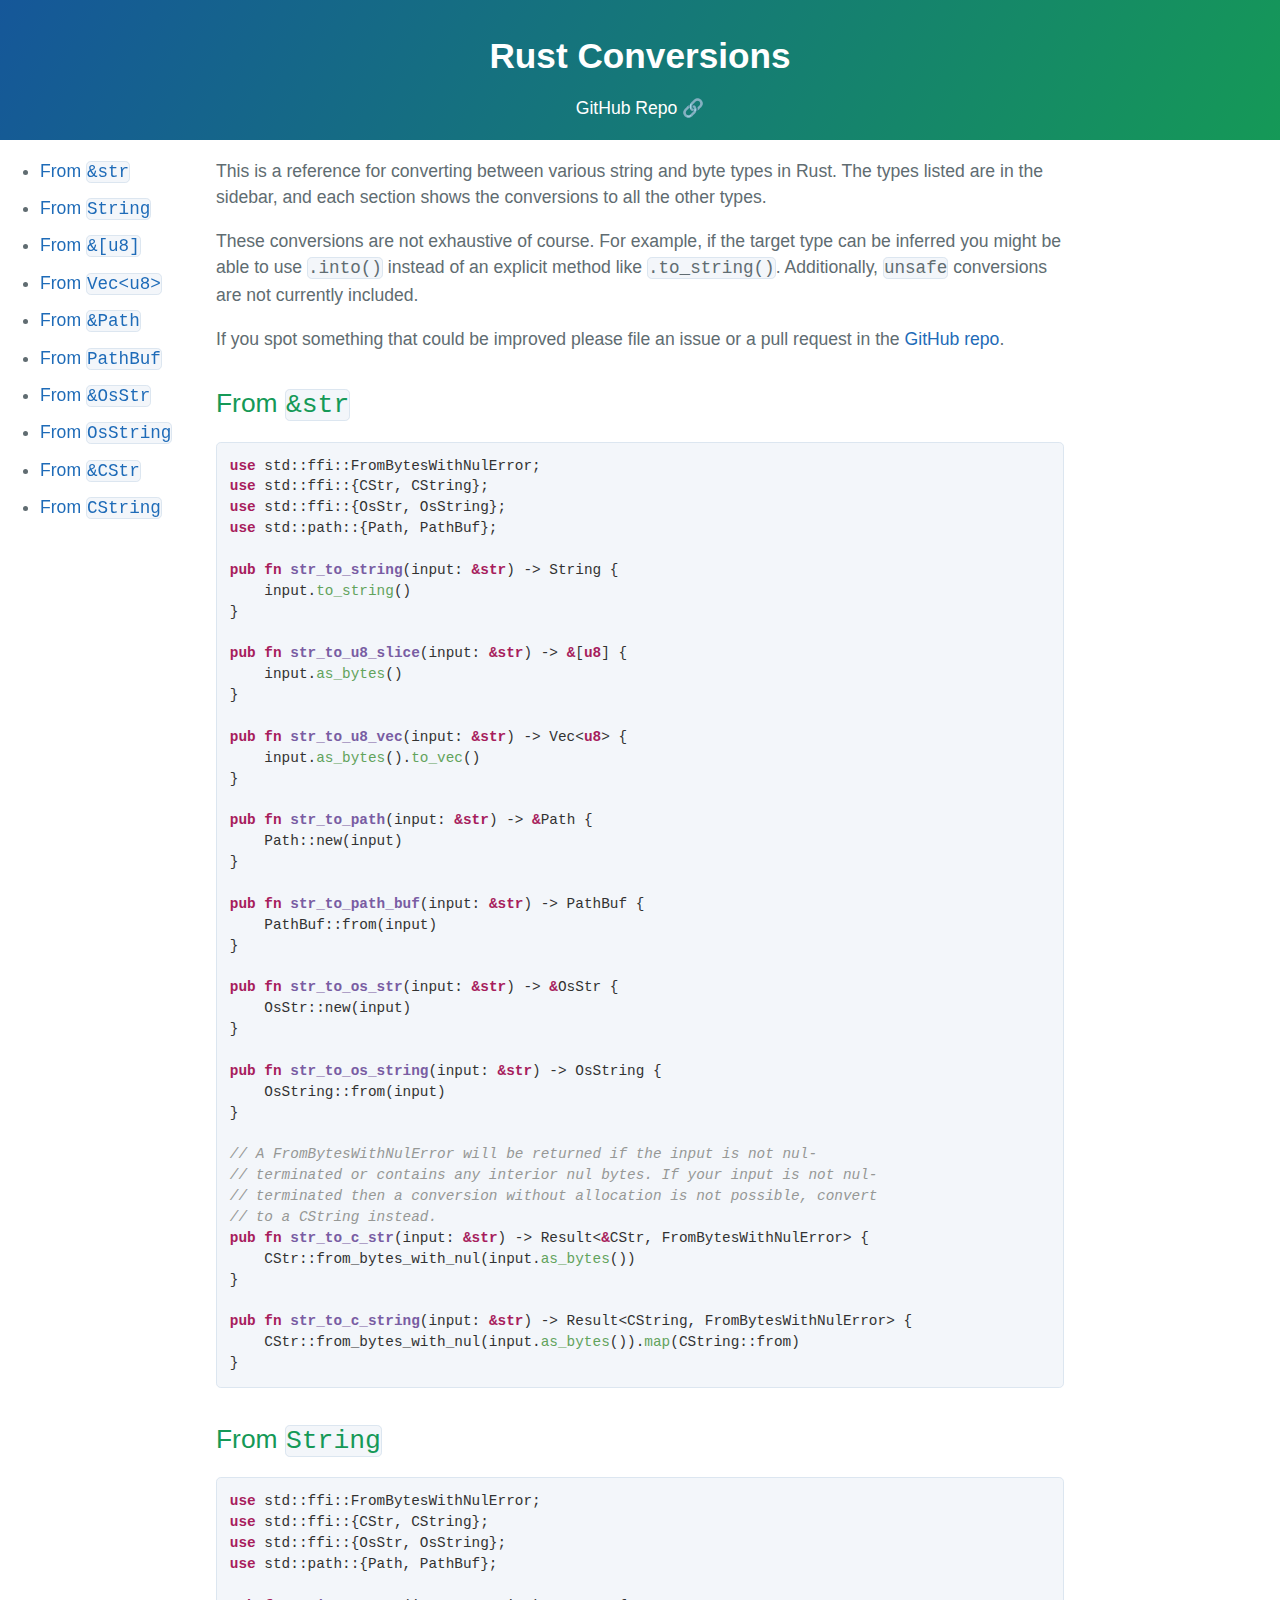
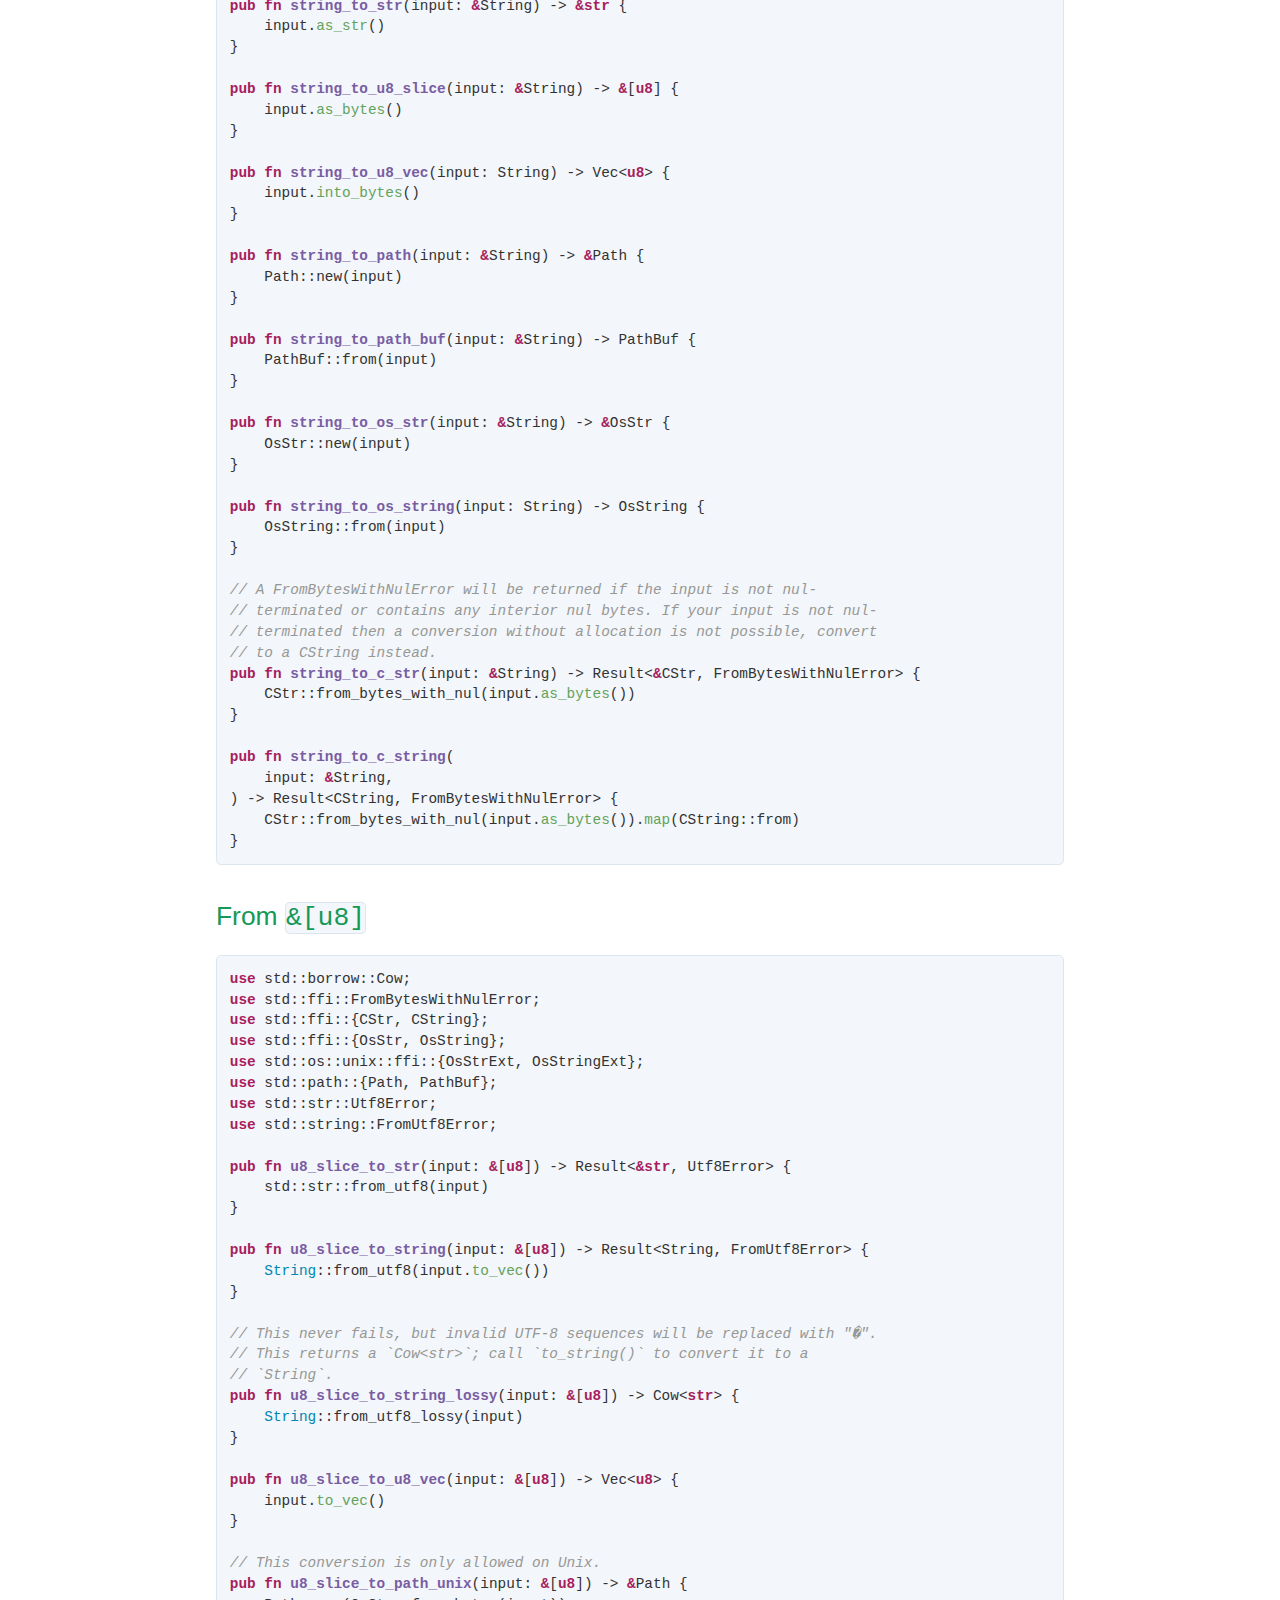
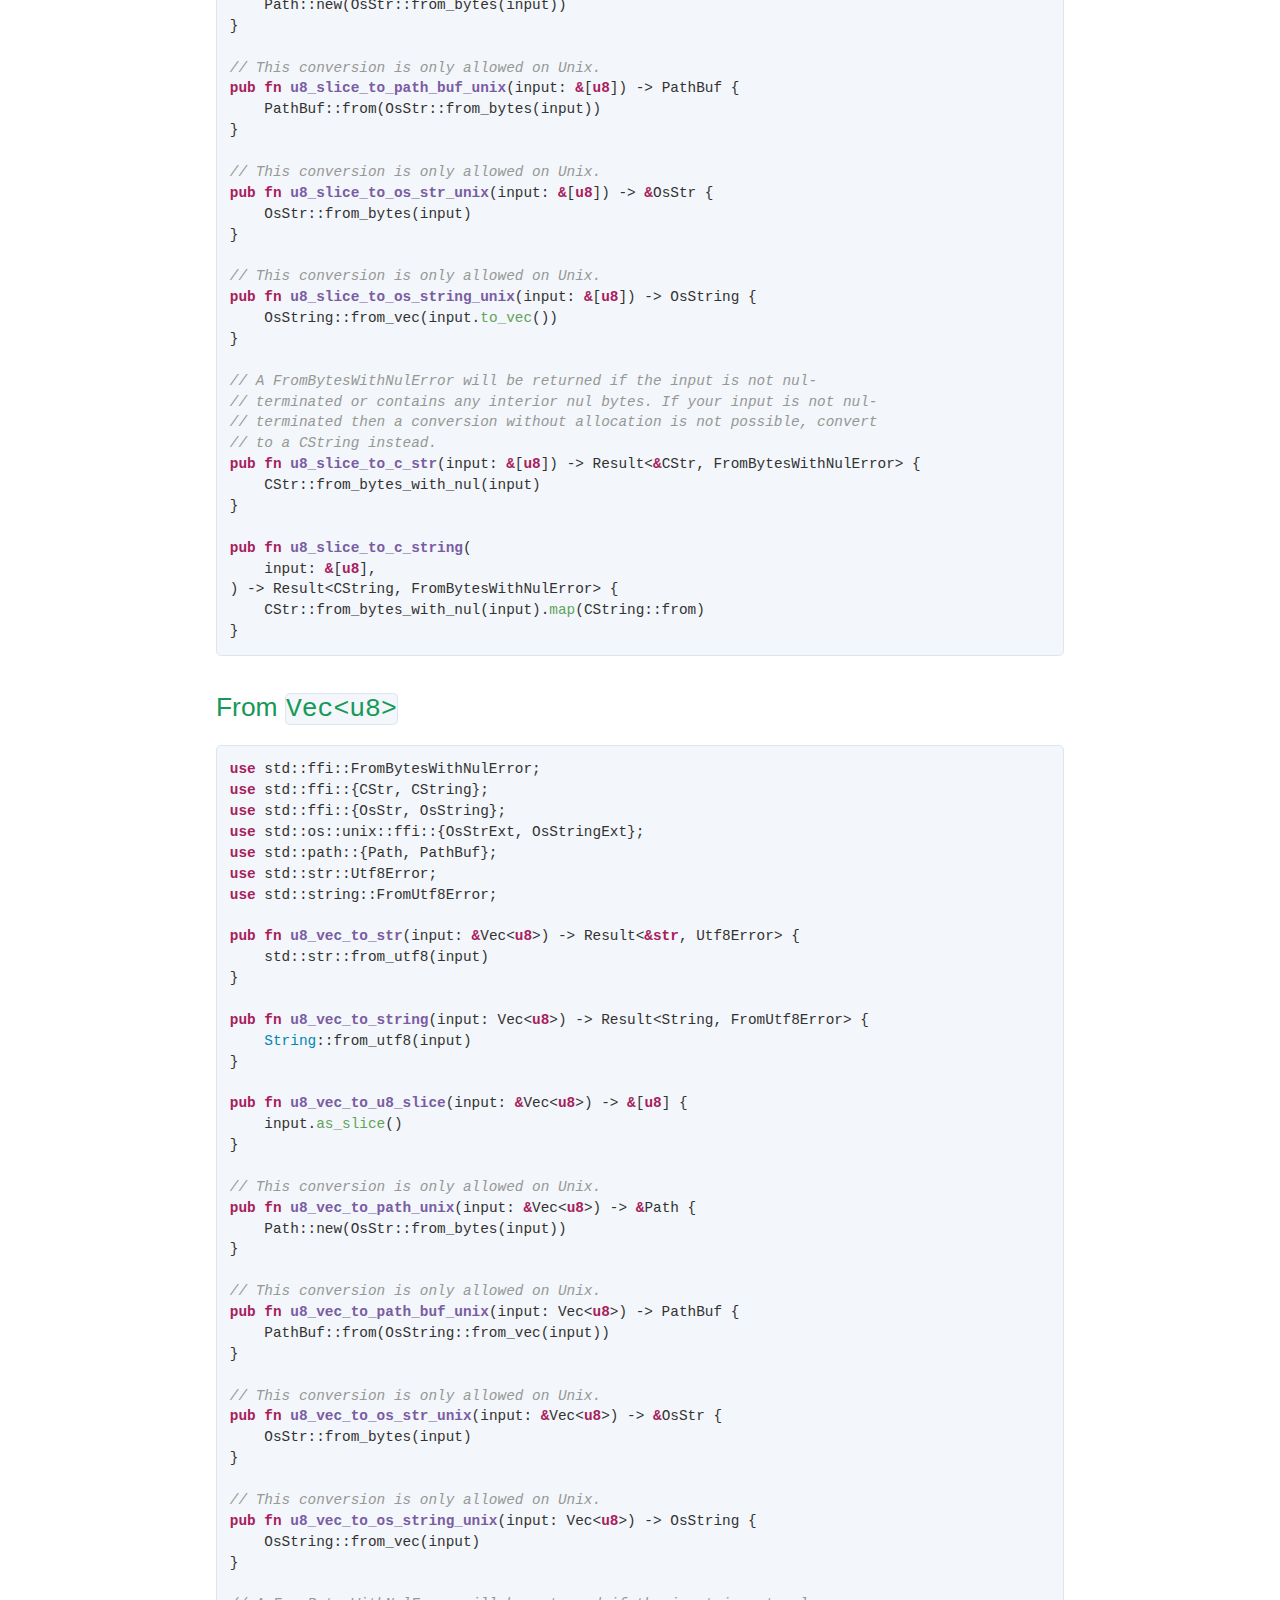
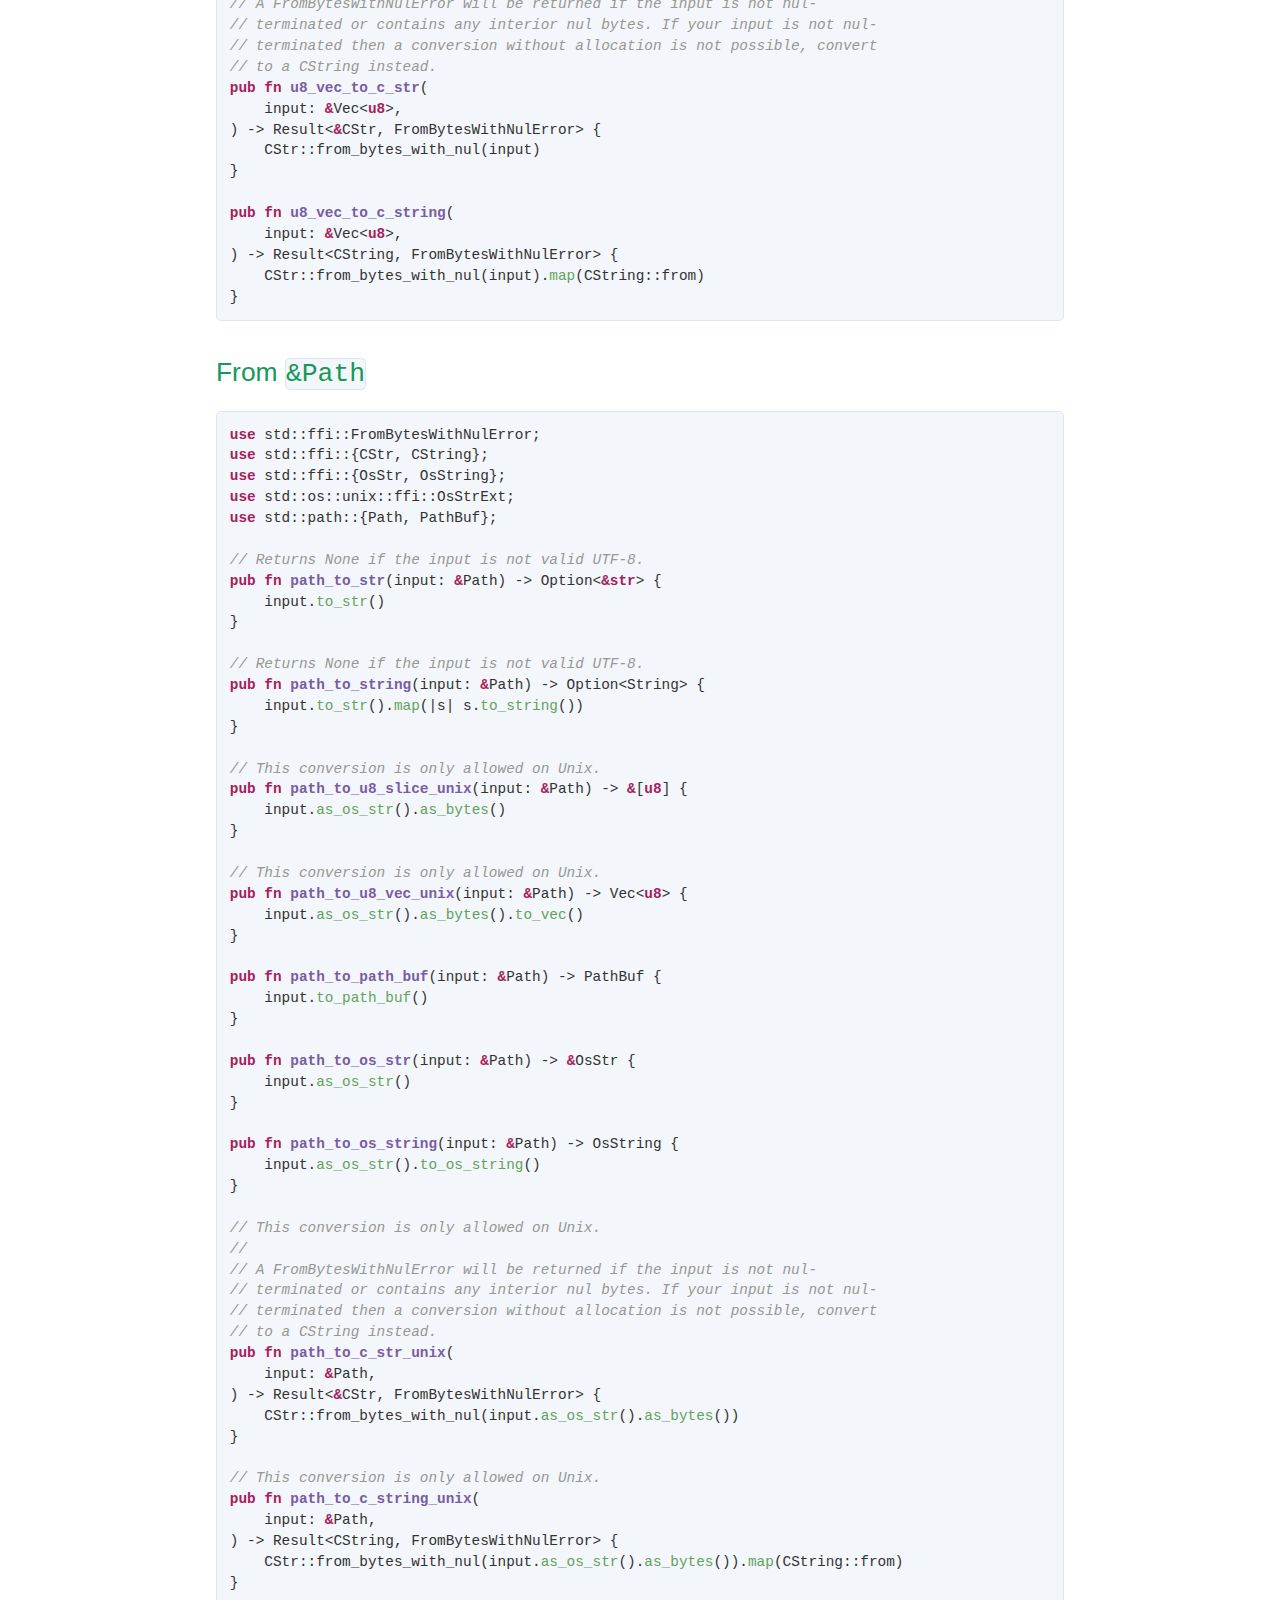
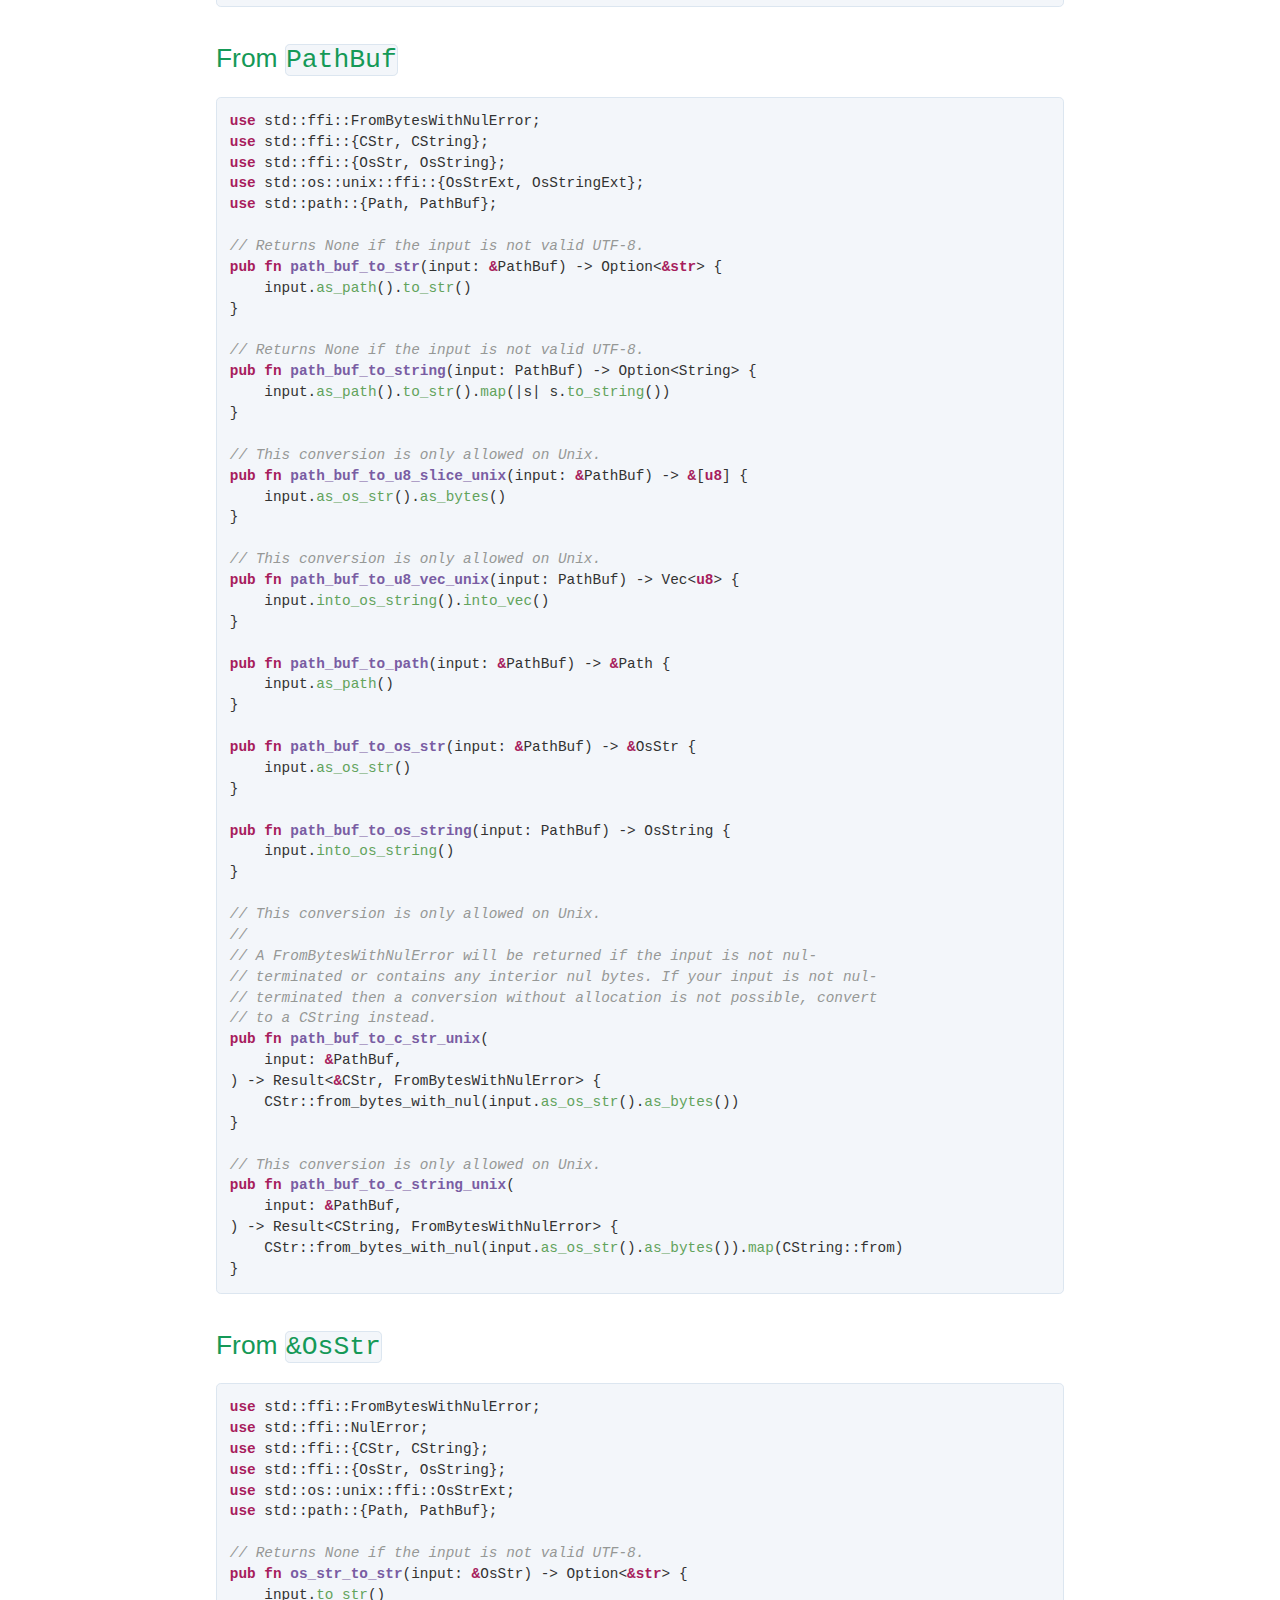
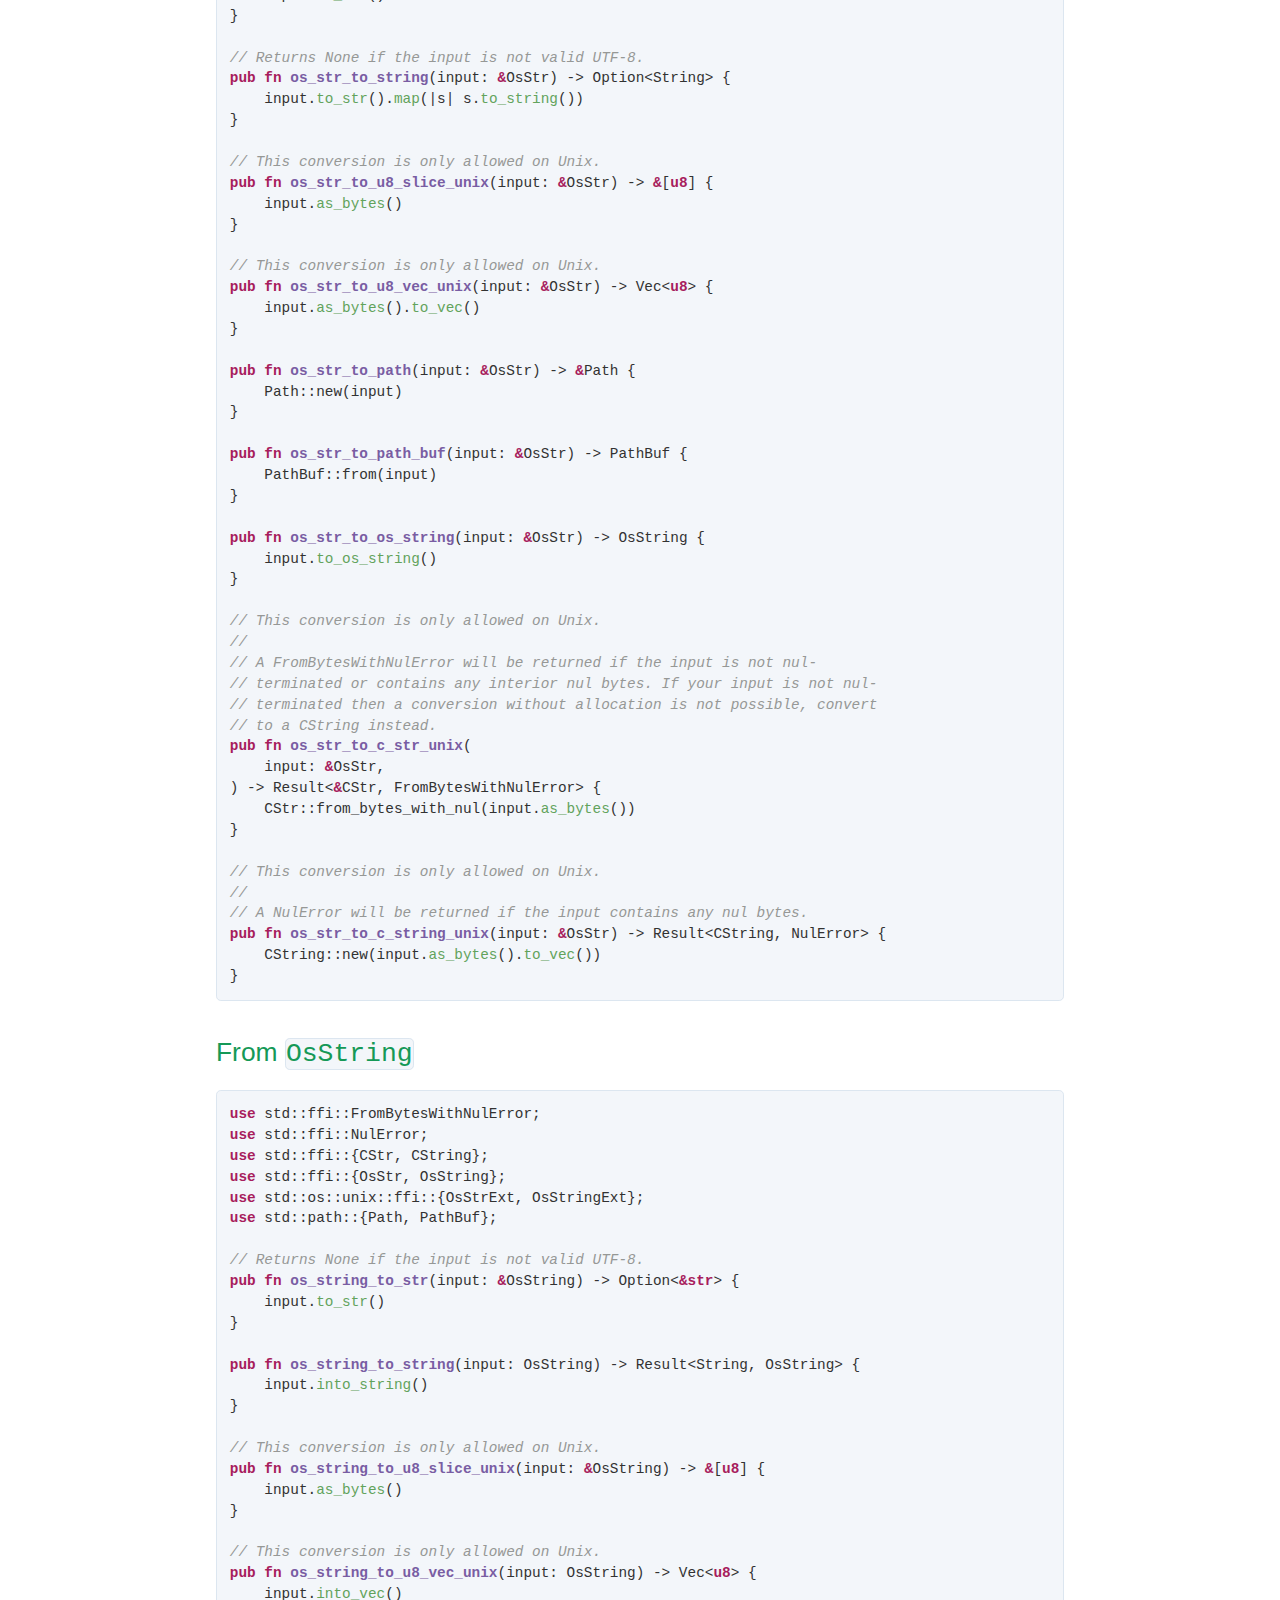
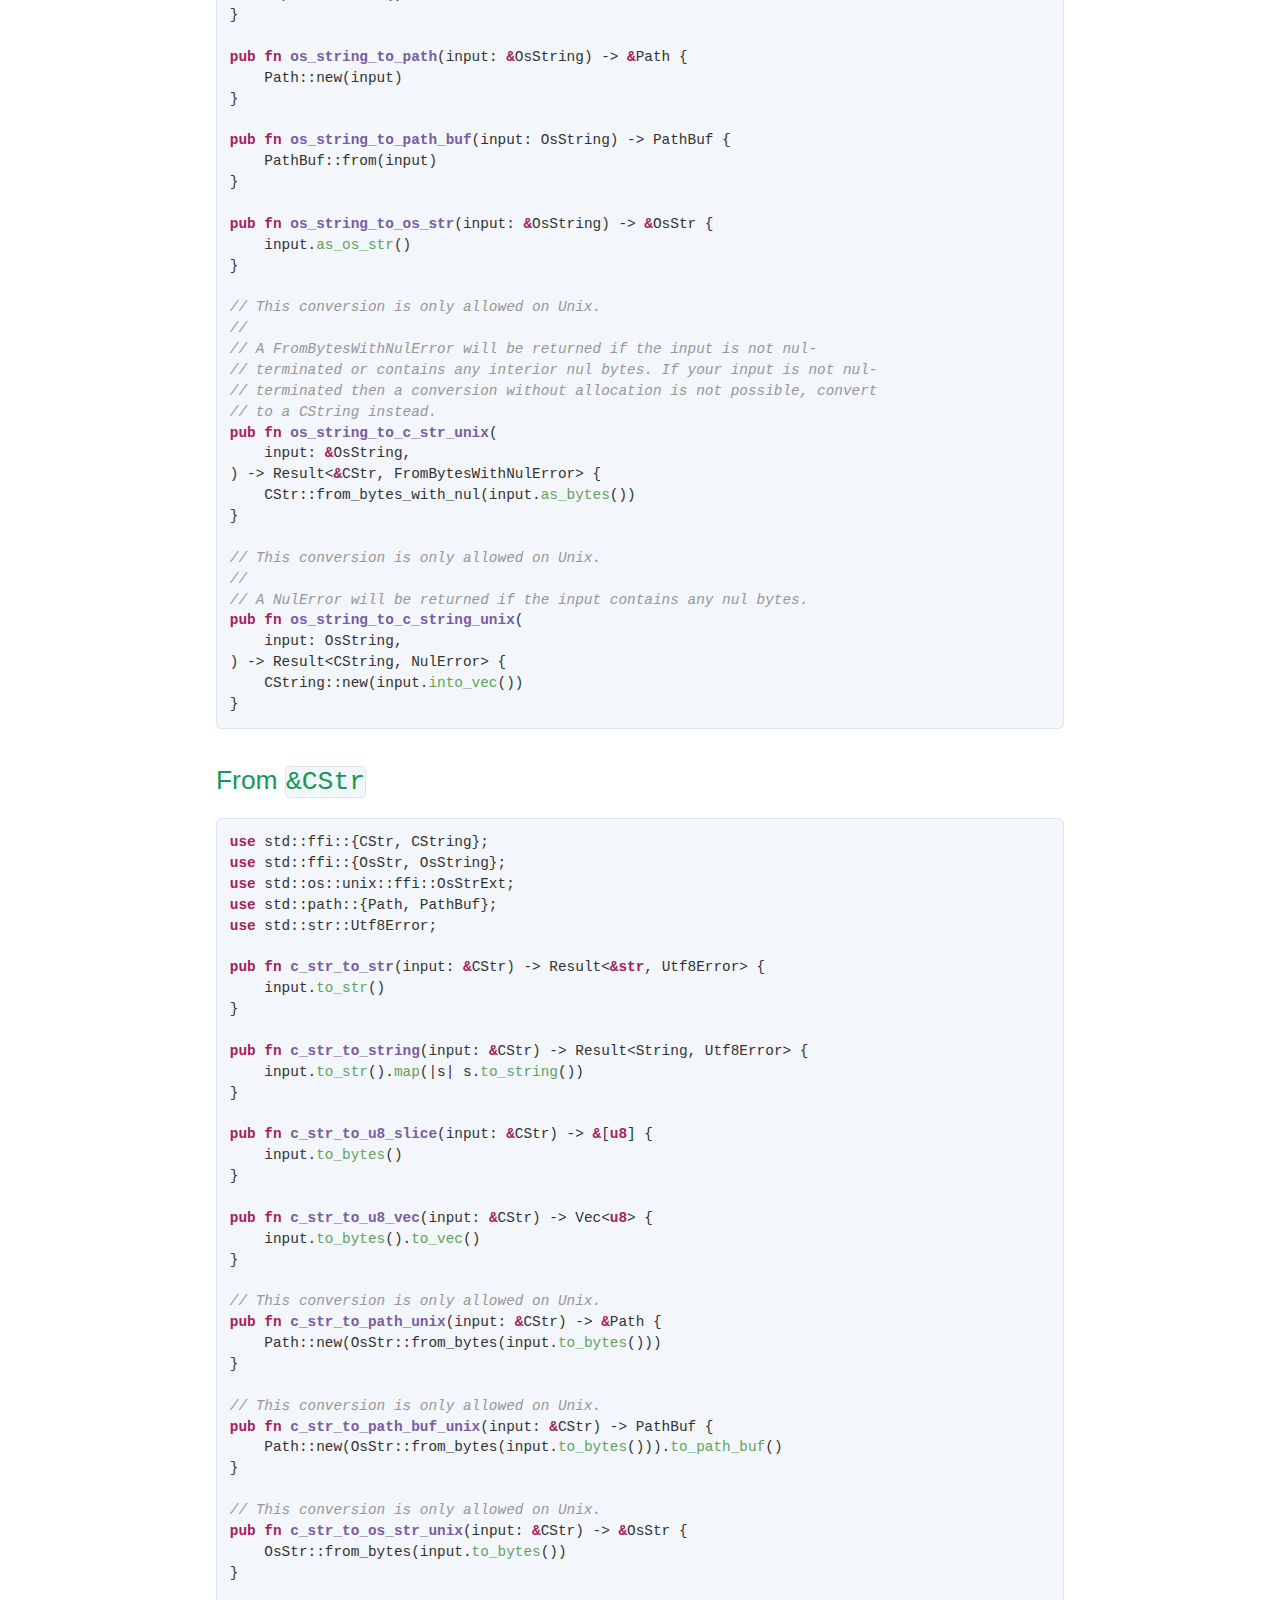
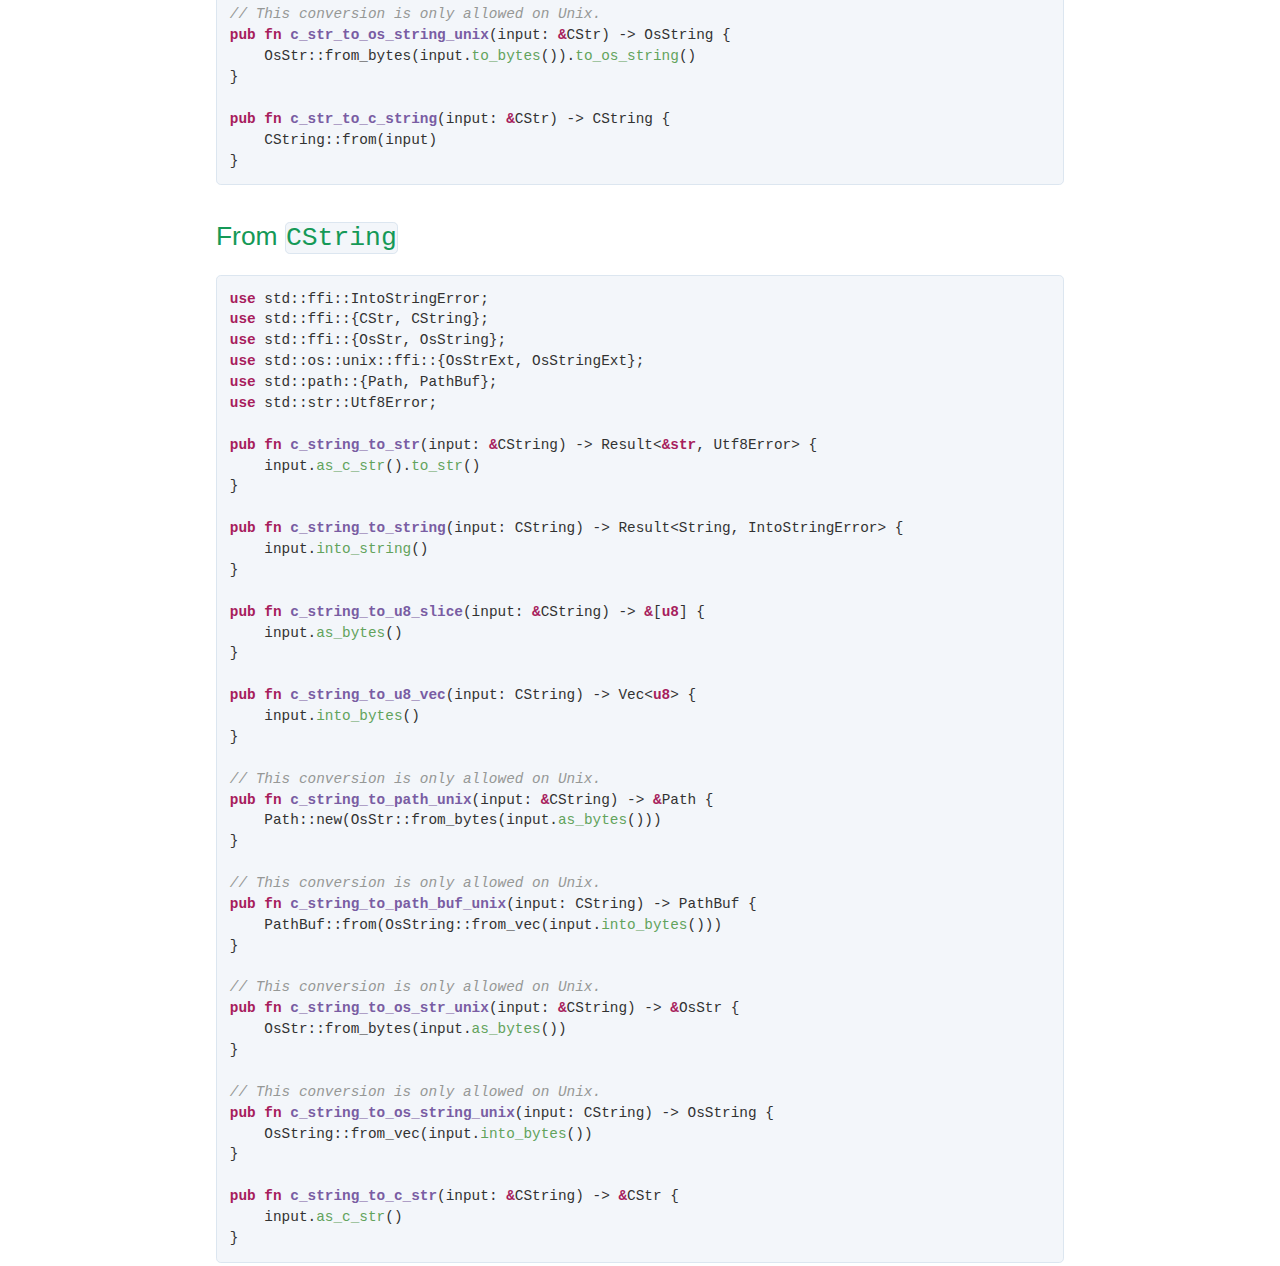
==== docs/index.html @ 515e9796 "Improve conversions from OsStr[ing] to CString" ====
<!DOCTYPE html>
<html lang="en">
  <head>
    <meta charset="utf-8" />
    <meta name="viewport" content="width=device-width, initial-scale=1" />

    <title>Rust Conversions</title>
    <link rel="stylesheet" href="style.css" />
    
    <link rel="icon" type="image/png" href="favicon.png">
  </head>

  <body>
    <div id="header">
      <h1>Rust Conversions</h1>
      <a id="repo-link"
         href="https://github.com/nicholasbishop/rust-conversions">GitHub Repo 🔗</a>
    </div>
    <div id="nav">
      <div id="nav-inner">
        <ul><li><a href="#str">From <code>&str</code></a></li><li><a href="#string">From <code>String</code></a></li><li><a href="#u8_slice">From <code>&[u8]</code></a></li><li><a href="#u8_vec">From <code>Vec&lt;u8&gt;</code></a></li><li><a href="#path">From <code>&Path</code></a></li><li><a href="#path_buf">From <code>PathBuf</code></a></li><li><a href="#os_str">From <code>&OsStr</code></a></li><li><a href="#os_string">From <code>OsString</code></a></li><li><a href="#c_str">From <code>&CStr</code></a></li><li><a href="#c_string">From <code>CString</code></a></li></ul>
      </div>
    </div>
    <div id="content">
      <p>This is a reference for converting between various string and
      byte types in Rust. The types listed are in the sidebar, and
      each section shows the conversions to all the other types.</p>

      <p>These conversions are not exhaustive of course. For example,
      if the target type can be inferred you might be able to use
      <code>.into()</code> instead of an explicit method
      like <code>.to_string()</code>. Additionally, <code>unsafe</code>
      conversions are not currently included.</p>

      <p>If you spot something that could be improved please file an
      issue or a pull request in
      the <a href="https://github.com/nicholasbishop/rust-conversions">GitHub
      repo</a>.</p>

      <a name=str><h2>From <code>&str</code></h2></a><pre style="background-color:#f3f6fa;">
<span style="font-weight:bold;color:#a71d5d;">use </span><span style="color:#323232;">std::ffi::FromBytesWithNulError;
</span><span style="font-weight:bold;color:#a71d5d;">use </span><span style="color:#323232;">std::ffi::{CStr, CString};
</span><span style="font-weight:bold;color:#a71d5d;">use </span><span style="color:#323232;">std::ffi::{OsStr, OsString};
</span><span style="font-weight:bold;color:#a71d5d;">use </span><span style="color:#323232;">std::path::{Path, PathBuf};
</span><span style="color:#323232;">
</span><span style="font-weight:bold;color:#a71d5d;">pub fn </span><span style="font-weight:bold;color:#795da3;">str_to_string</span><span style="color:#323232;">(input: </span><span style="font-weight:bold;color:#a71d5d;">&amp;str</span><span style="color:#323232;">) -&gt; String {
</span><span style="color:#323232;">    input.</span><span style="color:#62a35c;">to_string</span><span style="color:#323232;">()
</span><span style="color:#323232;">}
</span><span style="color:#323232;">
</span><span style="font-weight:bold;color:#a71d5d;">pub fn </span><span style="font-weight:bold;color:#795da3;">str_to_u8_slice</span><span style="color:#323232;">(input: </span><span style="font-weight:bold;color:#a71d5d;">&amp;str</span><span style="color:#323232;">) -&gt; </span><span style="font-weight:bold;color:#a71d5d;">&amp;</span><span style="color:#323232;">[</span><span style="font-weight:bold;color:#a71d5d;">u8</span><span style="color:#323232;">] {
</span><span style="color:#323232;">    input.</span><span style="color:#62a35c;">as_bytes</span><span style="color:#323232;">()
</span><span style="color:#323232;">}
</span><span style="color:#323232;">
</span><span style="font-weight:bold;color:#a71d5d;">pub fn </span><span style="font-weight:bold;color:#795da3;">str_to_u8_vec</span><span style="color:#323232;">(input: </span><span style="font-weight:bold;color:#a71d5d;">&amp;str</span><span style="color:#323232;">) -&gt; Vec&lt;</span><span style="font-weight:bold;color:#a71d5d;">u8</span><span style="color:#323232;">&gt; {
</span><span style="color:#323232;">    input.</span><span style="color:#62a35c;">as_bytes</span><span style="color:#323232;">().</span><span style="color:#62a35c;">to_vec</span><span style="color:#323232;">()
</span><span style="color:#323232;">}
</span><span style="color:#323232;">
</span><span style="font-weight:bold;color:#a71d5d;">pub fn </span><span style="font-weight:bold;color:#795da3;">str_to_path</span><span style="color:#323232;">(input: </span><span style="font-weight:bold;color:#a71d5d;">&amp;str</span><span style="color:#323232;">) -&gt; </span><span style="font-weight:bold;color:#a71d5d;">&amp;</span><span style="color:#323232;">Path {
</span><span style="color:#323232;">    Path::new(input)
</span><span style="color:#323232;">}
</span><span style="color:#323232;">
</span><span style="font-weight:bold;color:#a71d5d;">pub fn </span><span style="font-weight:bold;color:#795da3;">str_to_path_buf</span><span style="color:#323232;">(input: </span><span style="font-weight:bold;color:#a71d5d;">&amp;str</span><span style="color:#323232;">) -&gt; PathBuf {
</span><span style="color:#323232;">    PathBuf::from(input)
</span><span style="color:#323232;">}
</span><span style="color:#323232;">
</span><span style="font-weight:bold;color:#a71d5d;">pub fn </span><span style="font-weight:bold;color:#795da3;">str_to_os_str</span><span style="color:#323232;">(input: </span><span style="font-weight:bold;color:#a71d5d;">&amp;str</span><span style="color:#323232;">) -&gt; </span><span style="font-weight:bold;color:#a71d5d;">&amp;</span><span style="color:#323232;">OsStr {
</span><span style="color:#323232;">    OsStr::new(input)
</span><span style="color:#323232;">}
</span><span style="color:#323232;">
</span><span style="font-weight:bold;color:#a71d5d;">pub fn </span><span style="font-weight:bold;color:#795da3;">str_to_os_string</span><span style="color:#323232;">(input: </span><span style="font-weight:bold;color:#a71d5d;">&amp;str</span><span style="color:#323232;">) -&gt; OsString {
</span><span style="color:#323232;">    OsString::from(input)
</span><span style="color:#323232;">}
</span><span style="color:#323232;">
</span><span style="font-style:italic;color:#969896;">// A FromBytesWithNulError will be returned if the input is not nul-
</span><span style="font-style:italic;color:#969896;">// terminated or contains any interior nul bytes. If your input is not nul-
</span><span style="font-style:italic;color:#969896;">// terminated then a conversion without allocation is not possible, convert
</span><span style="font-style:italic;color:#969896;">// to a CString instead.
</span><span style="font-weight:bold;color:#a71d5d;">pub fn </span><span style="font-weight:bold;color:#795da3;">str_to_c_str</span><span style="color:#323232;">(input: </span><span style="font-weight:bold;color:#a71d5d;">&amp;str</span><span style="color:#323232;">) -&gt; Result&lt;</span><span style="font-weight:bold;color:#a71d5d;">&amp;</span><span style="color:#323232;">CStr, FromBytesWithNulError&gt; {
</span><span style="color:#323232;">    CStr::from_bytes_with_nul(input.</span><span style="color:#62a35c;">as_bytes</span><span style="color:#323232;">())
</span><span style="color:#323232;">}
</span><span style="color:#323232;">
</span><span style="font-weight:bold;color:#a71d5d;">pub fn </span><span style="font-weight:bold;color:#795da3;">str_to_c_string</span><span style="color:#323232;">(input: </span><span style="font-weight:bold;color:#a71d5d;">&amp;str</span><span style="color:#323232;">) -&gt; Result&lt;CString, FromBytesWithNulError&gt; {
</span><span style="color:#323232;">    CStr::from_bytes_with_nul(input.</span><span style="color:#62a35c;">as_bytes</span><span style="color:#323232;">()).</span><span style="color:#62a35c;">map</span><span style="color:#323232;">(CString::from)
</span><span style="color:#323232;">}
</span></pre>
<a name=string><h2>From <code>String</code></h2></a><pre style="background-color:#f3f6fa;">
<span style="font-weight:bold;color:#a71d5d;">use </span><span style="color:#323232;">std::ffi::FromBytesWithNulError;
</span><span style="font-weight:bold;color:#a71d5d;">use </span><span style="color:#323232;">std::ffi::{CStr, CString};
</span><span style="font-weight:bold;color:#a71d5d;">use </span><span style="color:#323232;">std::ffi::{OsStr, OsString};
</span><span style="font-weight:bold;color:#a71d5d;">use </span><span style="color:#323232;">std::path::{Path, PathBuf};
</span><span style="color:#323232;">
</span><span style="font-weight:bold;color:#a71d5d;">pub fn </span><span style="font-weight:bold;color:#795da3;">string_to_str</span><span style="color:#323232;">(input: </span><span style="font-weight:bold;color:#a71d5d;">&amp;</span><span style="color:#323232;">String) -&gt; </span><span style="font-weight:bold;color:#a71d5d;">&amp;str </span><span style="color:#323232;">{
</span><span style="color:#323232;">    input.</span><span style="color:#62a35c;">as_str</span><span style="color:#323232;">()
</span><span style="color:#323232;">}
</span><span style="color:#323232;">
</span><span style="font-weight:bold;color:#a71d5d;">pub fn </span><span style="font-weight:bold;color:#795da3;">string_to_u8_slice</span><span style="color:#323232;">(input: </span><span style="font-weight:bold;color:#a71d5d;">&amp;</span><span style="color:#323232;">String) -&gt; </span><span style="font-weight:bold;color:#a71d5d;">&amp;</span><span style="color:#323232;">[</span><span style="font-weight:bold;color:#a71d5d;">u8</span><span style="color:#323232;">] {
</span><span style="color:#323232;">    input.</span><span style="color:#62a35c;">as_bytes</span><span style="color:#323232;">()
</span><span style="color:#323232;">}
</span><span style="color:#323232;">
</span><span style="font-weight:bold;color:#a71d5d;">pub fn </span><span style="font-weight:bold;color:#795da3;">string_to_u8_vec</span><span style="color:#323232;">(input: String) -&gt; Vec&lt;</span><span style="font-weight:bold;color:#a71d5d;">u8</span><span style="color:#323232;">&gt; {
</span><span style="color:#323232;">    input.</span><span style="color:#62a35c;">into_bytes</span><span style="color:#323232;">()
</span><span style="color:#323232;">}
</span><span style="color:#323232;">
</span><span style="font-weight:bold;color:#a71d5d;">pub fn </span><span style="font-weight:bold;color:#795da3;">string_to_path</span><span style="color:#323232;">(input: </span><span style="font-weight:bold;color:#a71d5d;">&amp;</span><span style="color:#323232;">String) -&gt; </span><span style="font-weight:bold;color:#a71d5d;">&amp;</span><span style="color:#323232;">Path {
</span><span style="color:#323232;">    Path::new(input)
</span><span style="color:#323232;">}
</span><span style="color:#323232;">
</span><span style="font-weight:bold;color:#a71d5d;">pub fn </span><span style="font-weight:bold;color:#795da3;">string_to_path_buf</span><span style="color:#323232;">(input: </span><span style="font-weight:bold;color:#a71d5d;">&amp;</span><span style="color:#323232;">String) -&gt; PathBuf {
</span><span style="color:#323232;">    PathBuf::from(input)
</span><span style="color:#323232;">}
</span><span style="color:#323232;">
</span><span style="font-weight:bold;color:#a71d5d;">pub fn </span><span style="font-weight:bold;color:#795da3;">string_to_os_str</span><span style="color:#323232;">(input: </span><span style="font-weight:bold;color:#a71d5d;">&amp;</span><span style="color:#323232;">String) -&gt; </span><span style="font-weight:bold;color:#a71d5d;">&amp;</span><span style="color:#323232;">OsStr {
</span><span style="color:#323232;">    OsStr::new(input)
</span><span style="color:#323232;">}
</span><span style="color:#323232;">
</span><span style="font-weight:bold;color:#a71d5d;">pub fn </span><span style="font-weight:bold;color:#795da3;">string_to_os_string</span><span style="color:#323232;">(input: String) -&gt; OsString {
</span><span style="color:#323232;">    OsString::from(input)
</span><span style="color:#323232;">}
</span><span style="color:#323232;">
</span><span style="font-style:italic;color:#969896;">// A FromBytesWithNulError will be returned if the input is not nul-
</span><span style="font-style:italic;color:#969896;">// terminated or contains any interior nul bytes. If your input is not nul-
</span><span style="font-style:italic;color:#969896;">// terminated then a conversion without allocation is not possible, convert
</span><span style="font-style:italic;color:#969896;">// to a CString instead.
</span><span style="font-weight:bold;color:#a71d5d;">pub fn </span><span style="font-weight:bold;color:#795da3;">string_to_c_str</span><span style="color:#323232;">(input: </span><span style="font-weight:bold;color:#a71d5d;">&amp;</span><span style="color:#323232;">String) -&gt; Result&lt;</span><span style="font-weight:bold;color:#a71d5d;">&amp;</span><span style="color:#323232;">CStr, FromBytesWithNulError&gt; {
</span><span style="color:#323232;">    CStr::from_bytes_with_nul(input.</span><span style="color:#62a35c;">as_bytes</span><span style="color:#323232;">())
</span><span style="color:#323232;">}
</span><span style="color:#323232;">
</span><span style="font-weight:bold;color:#a71d5d;">pub fn </span><span style="font-weight:bold;color:#795da3;">string_to_c_string</span><span style="color:#323232;">(
</span><span style="color:#323232;">    input: </span><span style="font-weight:bold;color:#a71d5d;">&amp;</span><span style="color:#323232;">String,
</span><span style="color:#323232;">) -&gt; Result&lt;CString, FromBytesWithNulError&gt; {
</span><span style="color:#323232;">    CStr::from_bytes_with_nul(input.</span><span style="color:#62a35c;">as_bytes</span><span style="color:#323232;">()).</span><span style="color:#62a35c;">map</span><span style="color:#323232;">(CString::from)
</span><span style="color:#323232;">}
</span></pre>
<a name=u8_slice><h2>From <code>&[u8]</code></h2></a><pre style="background-color:#f3f6fa;">
<span style="font-weight:bold;color:#a71d5d;">use </span><span style="color:#323232;">std::borrow::Cow;
</span><span style="font-weight:bold;color:#a71d5d;">use </span><span style="color:#323232;">std::ffi::FromBytesWithNulError;
</span><span style="font-weight:bold;color:#a71d5d;">use </span><span style="color:#323232;">std::ffi::{CStr, CString};
</span><span style="font-weight:bold;color:#a71d5d;">use </span><span style="color:#323232;">std::ffi::{OsStr, OsString};
</span><span style="font-weight:bold;color:#a71d5d;">use </span><span style="color:#323232;">std::os::unix::ffi::{OsStrExt, OsStringExt};
</span><span style="font-weight:bold;color:#a71d5d;">use </span><span style="color:#323232;">std::path::{Path, PathBuf};
</span><span style="font-weight:bold;color:#a71d5d;">use </span><span style="color:#323232;">std::str::Utf8Error;
</span><span style="font-weight:bold;color:#a71d5d;">use </span><span style="color:#323232;">std::string::FromUtf8Error;
</span><span style="color:#323232;">
</span><span style="font-weight:bold;color:#a71d5d;">pub fn </span><span style="font-weight:bold;color:#795da3;">u8_slice_to_str</span><span style="color:#323232;">(input: </span><span style="font-weight:bold;color:#a71d5d;">&amp;</span><span style="color:#323232;">[</span><span style="font-weight:bold;color:#a71d5d;">u8</span><span style="color:#323232;">]) -&gt; Result&lt;</span><span style="font-weight:bold;color:#a71d5d;">&amp;str</span><span style="color:#323232;">, Utf8Error&gt; {
</span><span style="color:#323232;">    std::str::from_utf8(input)
</span><span style="color:#323232;">}
</span><span style="color:#323232;">
</span><span style="font-weight:bold;color:#a71d5d;">pub fn </span><span style="font-weight:bold;color:#795da3;">u8_slice_to_string</span><span style="color:#323232;">(input: </span><span style="font-weight:bold;color:#a71d5d;">&amp;</span><span style="color:#323232;">[</span><span style="font-weight:bold;color:#a71d5d;">u8</span><span style="color:#323232;">]) -&gt; Result&lt;String, FromUtf8Error&gt; {
</span><span style="color:#323232;">    </span><span style="color:#0086b3;">String</span><span style="color:#323232;">::from_utf8(input.</span><span style="color:#62a35c;">to_vec</span><span style="color:#323232;">())
</span><span style="color:#323232;">}
</span><span style="color:#323232;">
</span><span style="font-style:italic;color:#969896;">// This never fails, but invalid UTF-8 sequences will be replaced with &quot;�&quot;.
</span><span style="font-style:italic;color:#969896;">// This returns a `Cow&lt;str&gt;`; call `to_string()` to convert it to a
</span><span style="font-style:italic;color:#969896;">// `String`.
</span><span style="font-weight:bold;color:#a71d5d;">pub fn </span><span style="font-weight:bold;color:#795da3;">u8_slice_to_string_lossy</span><span style="color:#323232;">(input: </span><span style="font-weight:bold;color:#a71d5d;">&amp;</span><span style="color:#323232;">[</span><span style="font-weight:bold;color:#a71d5d;">u8</span><span style="color:#323232;">]) -&gt; Cow&lt;</span><span style="font-weight:bold;color:#a71d5d;">str</span><span style="color:#323232;">&gt; {
</span><span style="color:#323232;">    </span><span style="color:#0086b3;">String</span><span style="color:#323232;">::from_utf8_lossy(input)
</span><span style="color:#323232;">}
</span><span style="color:#323232;">
</span><span style="font-weight:bold;color:#a71d5d;">pub fn </span><span style="font-weight:bold;color:#795da3;">u8_slice_to_u8_vec</span><span style="color:#323232;">(input: </span><span style="font-weight:bold;color:#a71d5d;">&amp;</span><span style="color:#323232;">[</span><span style="font-weight:bold;color:#a71d5d;">u8</span><span style="color:#323232;">]) -&gt; Vec&lt;</span><span style="font-weight:bold;color:#a71d5d;">u8</span><span style="color:#323232;">&gt; {
</span><span style="color:#323232;">    input.</span><span style="color:#62a35c;">to_vec</span><span style="color:#323232;">()
</span><span style="color:#323232;">}
</span><span style="color:#323232;">
</span><span style="font-style:italic;color:#969896;">// This conversion is only allowed on Unix.
</span><span style="font-weight:bold;color:#a71d5d;">pub fn </span><span style="font-weight:bold;color:#795da3;">u8_slice_to_path_unix</span><span style="color:#323232;">(input: </span><span style="font-weight:bold;color:#a71d5d;">&amp;</span><span style="color:#323232;">[</span><span style="font-weight:bold;color:#a71d5d;">u8</span><span style="color:#323232;">]) -&gt; </span><span style="font-weight:bold;color:#a71d5d;">&amp;</span><span style="color:#323232;">Path {
</span><span style="color:#323232;">    Path::new(OsStr::from_bytes(input))
</span><span style="color:#323232;">}
</span><span style="color:#323232;">
</span><span style="font-style:italic;color:#969896;">// This conversion is only allowed on Unix.
</span><span style="font-weight:bold;color:#a71d5d;">pub fn </span><span style="font-weight:bold;color:#795da3;">u8_slice_to_path_buf_unix</span><span style="color:#323232;">(input: </span><span style="font-weight:bold;color:#a71d5d;">&amp;</span><span style="color:#323232;">[</span><span style="font-weight:bold;color:#a71d5d;">u8</span><span style="color:#323232;">]) -&gt; PathBuf {
</span><span style="color:#323232;">    PathBuf::from(OsStr::from_bytes(input))
</span><span style="color:#323232;">}
</span><span style="color:#323232;">
</span><span style="font-style:italic;color:#969896;">// This conversion is only allowed on Unix.
</span><span style="font-weight:bold;color:#a71d5d;">pub fn </span><span style="font-weight:bold;color:#795da3;">u8_slice_to_os_str_unix</span><span style="color:#323232;">(input: </span><span style="font-weight:bold;color:#a71d5d;">&amp;</span><span style="color:#323232;">[</span><span style="font-weight:bold;color:#a71d5d;">u8</span><span style="color:#323232;">]) -&gt; </span><span style="font-weight:bold;color:#a71d5d;">&amp;</span><span style="color:#323232;">OsStr {
</span><span style="color:#323232;">    OsStr::from_bytes(input)
</span><span style="color:#323232;">}
</span><span style="color:#323232;">
</span><span style="font-style:italic;color:#969896;">// This conversion is only allowed on Unix.
</span><span style="font-weight:bold;color:#a71d5d;">pub fn </span><span style="font-weight:bold;color:#795da3;">u8_slice_to_os_string_unix</span><span style="color:#323232;">(input: </span><span style="font-weight:bold;color:#a71d5d;">&amp;</span><span style="color:#323232;">[</span><span style="font-weight:bold;color:#a71d5d;">u8</span><span style="color:#323232;">]) -&gt; OsString {
</span><span style="color:#323232;">    OsString::from_vec(input.</span><span style="color:#62a35c;">to_vec</span><span style="color:#323232;">())
</span><span style="color:#323232;">}
</span><span style="color:#323232;">
</span><span style="font-style:italic;color:#969896;">// A FromBytesWithNulError will be returned if the input is not nul-
</span><span style="font-style:italic;color:#969896;">// terminated or contains any interior nul bytes. If your input is not nul-
</span><span style="font-style:italic;color:#969896;">// terminated then a conversion without allocation is not possible, convert
</span><span style="font-style:italic;color:#969896;">// to a CString instead.
</span><span style="font-weight:bold;color:#a71d5d;">pub fn </span><span style="font-weight:bold;color:#795da3;">u8_slice_to_c_str</span><span style="color:#323232;">(input: </span><span style="font-weight:bold;color:#a71d5d;">&amp;</span><span style="color:#323232;">[</span><span style="font-weight:bold;color:#a71d5d;">u8</span><span style="color:#323232;">]) -&gt; Result&lt;</span><span style="font-weight:bold;color:#a71d5d;">&amp;</span><span style="color:#323232;">CStr, FromBytesWithNulError&gt; {
</span><span style="color:#323232;">    CStr::from_bytes_with_nul(input)
</span><span style="color:#323232;">}
</span><span style="color:#323232;">
</span><span style="font-weight:bold;color:#a71d5d;">pub fn </span><span style="font-weight:bold;color:#795da3;">u8_slice_to_c_string</span><span style="color:#323232;">(
</span><span style="color:#323232;">    input: </span><span style="font-weight:bold;color:#a71d5d;">&amp;</span><span style="color:#323232;">[</span><span style="font-weight:bold;color:#a71d5d;">u8</span><span style="color:#323232;">],
</span><span style="color:#323232;">) -&gt; Result&lt;CString, FromBytesWithNulError&gt; {
</span><span style="color:#323232;">    CStr::from_bytes_with_nul(input).</span><span style="color:#62a35c;">map</span><span style="color:#323232;">(CString::from)
</span><span style="color:#323232;">}
</span></pre>
<a name=u8_vec><h2>From <code>Vec&lt;u8&gt;</code></h2></a><pre style="background-color:#f3f6fa;">
<span style="font-weight:bold;color:#a71d5d;">use </span><span style="color:#323232;">std::ffi::FromBytesWithNulError;
</span><span style="font-weight:bold;color:#a71d5d;">use </span><span style="color:#323232;">std::ffi::{CStr, CString};
</span><span style="font-weight:bold;color:#a71d5d;">use </span><span style="color:#323232;">std::ffi::{OsStr, OsString};
</span><span style="font-weight:bold;color:#a71d5d;">use </span><span style="color:#323232;">std::os::unix::ffi::{OsStrExt, OsStringExt};
</span><span style="font-weight:bold;color:#a71d5d;">use </span><span style="color:#323232;">std::path::{Path, PathBuf};
</span><span style="font-weight:bold;color:#a71d5d;">use </span><span style="color:#323232;">std::str::Utf8Error;
</span><span style="font-weight:bold;color:#a71d5d;">use </span><span style="color:#323232;">std::string::FromUtf8Error;
</span><span style="color:#323232;">
</span><span style="font-weight:bold;color:#a71d5d;">pub fn </span><span style="font-weight:bold;color:#795da3;">u8_vec_to_str</span><span style="color:#323232;">(input: </span><span style="font-weight:bold;color:#a71d5d;">&amp;</span><span style="color:#323232;">Vec&lt;</span><span style="font-weight:bold;color:#a71d5d;">u8</span><span style="color:#323232;">&gt;) -&gt; Result&lt;</span><span style="font-weight:bold;color:#a71d5d;">&amp;str</span><span style="color:#323232;">, Utf8Error&gt; {
</span><span style="color:#323232;">    std::str::from_utf8(input)
</span><span style="color:#323232;">}
</span><span style="color:#323232;">
</span><span style="font-weight:bold;color:#a71d5d;">pub fn </span><span style="font-weight:bold;color:#795da3;">u8_vec_to_string</span><span style="color:#323232;">(input: Vec&lt;</span><span style="font-weight:bold;color:#a71d5d;">u8</span><span style="color:#323232;">&gt;) -&gt; Result&lt;String, FromUtf8Error&gt; {
</span><span style="color:#323232;">    </span><span style="color:#0086b3;">String</span><span style="color:#323232;">::from_utf8(input)
</span><span style="color:#323232;">}
</span><span style="color:#323232;">
</span><span style="font-weight:bold;color:#a71d5d;">pub fn </span><span style="font-weight:bold;color:#795da3;">u8_vec_to_u8_slice</span><span style="color:#323232;">(input: </span><span style="font-weight:bold;color:#a71d5d;">&amp;</span><span style="color:#323232;">Vec&lt;</span><span style="font-weight:bold;color:#a71d5d;">u8</span><span style="color:#323232;">&gt;) -&gt; </span><span style="font-weight:bold;color:#a71d5d;">&amp;</span><span style="color:#323232;">[</span><span style="font-weight:bold;color:#a71d5d;">u8</span><span style="color:#323232;">] {
</span><span style="color:#323232;">    input.</span><span style="color:#62a35c;">as_slice</span><span style="color:#323232;">()
</span><span style="color:#323232;">}
</span><span style="color:#323232;">
</span><span style="font-style:italic;color:#969896;">// This conversion is only allowed on Unix.
</span><span style="font-weight:bold;color:#a71d5d;">pub fn </span><span style="font-weight:bold;color:#795da3;">u8_vec_to_path_unix</span><span style="color:#323232;">(input: </span><span style="font-weight:bold;color:#a71d5d;">&amp;</span><span style="color:#323232;">Vec&lt;</span><span style="font-weight:bold;color:#a71d5d;">u8</span><span style="color:#323232;">&gt;) -&gt; </span><span style="font-weight:bold;color:#a71d5d;">&amp;</span><span style="color:#323232;">Path {
</span><span style="color:#323232;">    Path::new(OsStr::from_bytes(input))
</span><span style="color:#323232;">}
</span><span style="color:#323232;">
</span><span style="font-style:italic;color:#969896;">// This conversion is only allowed on Unix.
</span><span style="font-weight:bold;color:#a71d5d;">pub fn </span><span style="font-weight:bold;color:#795da3;">u8_vec_to_path_buf_unix</span><span style="color:#323232;">(input: Vec&lt;</span><span style="font-weight:bold;color:#a71d5d;">u8</span><span style="color:#323232;">&gt;) -&gt; PathBuf {
</span><span style="color:#323232;">    PathBuf::from(OsString::from_vec(input))
</span><span style="color:#323232;">}
</span><span style="color:#323232;">
</span><span style="font-style:italic;color:#969896;">// This conversion is only allowed on Unix.
</span><span style="font-weight:bold;color:#a71d5d;">pub fn </span><span style="font-weight:bold;color:#795da3;">u8_vec_to_os_str_unix</span><span style="color:#323232;">(input: </span><span style="font-weight:bold;color:#a71d5d;">&amp;</span><span style="color:#323232;">Vec&lt;</span><span style="font-weight:bold;color:#a71d5d;">u8</span><span style="color:#323232;">&gt;) -&gt; </span><span style="font-weight:bold;color:#a71d5d;">&amp;</span><span style="color:#323232;">OsStr {
</span><span style="color:#323232;">    OsStr::from_bytes(input)
</span><span style="color:#323232;">}
</span><span style="color:#323232;">
</span><span style="font-style:italic;color:#969896;">// This conversion is only allowed on Unix.
</span><span style="font-weight:bold;color:#a71d5d;">pub fn </span><span style="font-weight:bold;color:#795da3;">u8_vec_to_os_string_unix</span><span style="color:#323232;">(input: Vec&lt;</span><span style="font-weight:bold;color:#a71d5d;">u8</span><span style="color:#323232;">&gt;) -&gt; OsString {
</span><span style="color:#323232;">    OsString::from_vec(input)
</span><span style="color:#323232;">}
</span><span style="color:#323232;">
</span><span style="font-style:italic;color:#969896;">// A FromBytesWithNulError will be returned if the input is not nul-
</span><span style="font-style:italic;color:#969896;">// terminated or contains any interior nul bytes. If your input is not nul-
</span><span style="font-style:italic;color:#969896;">// terminated then a conversion without allocation is not possible, convert
</span><span style="font-style:italic;color:#969896;">// to a CString instead.
</span><span style="font-weight:bold;color:#a71d5d;">pub fn </span><span style="font-weight:bold;color:#795da3;">u8_vec_to_c_str</span><span style="color:#323232;">(
</span><span style="color:#323232;">    input: </span><span style="font-weight:bold;color:#a71d5d;">&amp;</span><span style="color:#323232;">Vec&lt;</span><span style="font-weight:bold;color:#a71d5d;">u8</span><span style="color:#323232;">&gt;,
</span><span style="color:#323232;">) -&gt; Result&lt;</span><span style="font-weight:bold;color:#a71d5d;">&amp;</span><span style="color:#323232;">CStr, FromBytesWithNulError&gt; {
</span><span style="color:#323232;">    CStr::from_bytes_with_nul(input)
</span><span style="color:#323232;">}
</span><span style="color:#323232;">
</span><span style="font-weight:bold;color:#a71d5d;">pub fn </span><span style="font-weight:bold;color:#795da3;">u8_vec_to_c_string</span><span style="color:#323232;">(
</span><span style="color:#323232;">    input: </span><span style="font-weight:bold;color:#a71d5d;">&amp;</span><span style="color:#323232;">Vec&lt;</span><span style="font-weight:bold;color:#a71d5d;">u8</span><span style="color:#323232;">&gt;,
</span><span style="color:#323232;">) -&gt; Result&lt;CString, FromBytesWithNulError&gt; {
</span><span style="color:#323232;">    CStr::from_bytes_with_nul(input).</span><span style="color:#62a35c;">map</span><span style="color:#323232;">(CString::from)
</span><span style="color:#323232;">}
</span></pre>
<a name=path><h2>From <code>&Path</code></h2></a><pre style="background-color:#f3f6fa;">
<span style="font-weight:bold;color:#a71d5d;">use </span><span style="color:#323232;">std::ffi::FromBytesWithNulError;
</span><span style="font-weight:bold;color:#a71d5d;">use </span><span style="color:#323232;">std::ffi::{CStr, CString};
</span><span style="font-weight:bold;color:#a71d5d;">use </span><span style="color:#323232;">std::ffi::{OsStr, OsString};
</span><span style="font-weight:bold;color:#a71d5d;">use </span><span style="color:#323232;">std::os::unix::ffi::OsStrExt;
</span><span style="font-weight:bold;color:#a71d5d;">use </span><span style="color:#323232;">std::path::{Path, PathBuf};
</span><span style="color:#323232;">
</span><span style="font-style:italic;color:#969896;">// Returns None if the input is not valid UTF-8.
</span><span style="font-weight:bold;color:#a71d5d;">pub fn </span><span style="font-weight:bold;color:#795da3;">path_to_str</span><span style="color:#323232;">(input: </span><span style="font-weight:bold;color:#a71d5d;">&amp;</span><span style="color:#323232;">Path) -&gt; Option&lt;</span><span style="font-weight:bold;color:#a71d5d;">&amp;str</span><span style="color:#323232;">&gt; {
</span><span style="color:#323232;">    input.</span><span style="color:#62a35c;">to_str</span><span style="color:#323232;">()
</span><span style="color:#323232;">}
</span><span style="color:#323232;">
</span><span style="font-style:italic;color:#969896;">// Returns None if the input is not valid UTF-8.
</span><span style="font-weight:bold;color:#a71d5d;">pub fn </span><span style="font-weight:bold;color:#795da3;">path_to_string</span><span style="color:#323232;">(input: </span><span style="font-weight:bold;color:#a71d5d;">&amp;</span><span style="color:#323232;">Path) -&gt; Option&lt;String&gt; {
</span><span style="color:#323232;">    input.</span><span style="color:#62a35c;">to_str</span><span style="color:#323232;">().</span><span style="color:#62a35c;">map</span><span style="color:#323232;">(|s| s.</span><span style="color:#62a35c;">to_string</span><span style="color:#323232;">())
</span><span style="color:#323232;">}
</span><span style="color:#323232;">
</span><span style="font-style:italic;color:#969896;">// This conversion is only allowed on Unix.
</span><span style="font-weight:bold;color:#a71d5d;">pub fn </span><span style="font-weight:bold;color:#795da3;">path_to_u8_slice_unix</span><span style="color:#323232;">(input: </span><span style="font-weight:bold;color:#a71d5d;">&amp;</span><span style="color:#323232;">Path) -&gt; </span><span style="font-weight:bold;color:#a71d5d;">&amp;</span><span style="color:#323232;">[</span><span style="font-weight:bold;color:#a71d5d;">u8</span><span style="color:#323232;">] {
</span><span style="color:#323232;">    input.</span><span style="color:#62a35c;">as_os_str</span><span style="color:#323232;">().</span><span style="color:#62a35c;">as_bytes</span><span style="color:#323232;">()
</span><span style="color:#323232;">}
</span><span style="color:#323232;">
</span><span style="font-style:italic;color:#969896;">// This conversion is only allowed on Unix.
</span><span style="font-weight:bold;color:#a71d5d;">pub fn </span><span style="font-weight:bold;color:#795da3;">path_to_u8_vec_unix</span><span style="color:#323232;">(input: </span><span style="font-weight:bold;color:#a71d5d;">&amp;</span><span style="color:#323232;">Path) -&gt; Vec&lt;</span><span style="font-weight:bold;color:#a71d5d;">u8</span><span style="color:#323232;">&gt; {
</span><span style="color:#323232;">    input.</span><span style="color:#62a35c;">as_os_str</span><span style="color:#323232;">().</span><span style="color:#62a35c;">as_bytes</span><span style="color:#323232;">().</span><span style="color:#62a35c;">to_vec</span><span style="color:#323232;">()
</span><span style="color:#323232;">}
</span><span style="color:#323232;">
</span><span style="font-weight:bold;color:#a71d5d;">pub fn </span><span style="font-weight:bold;color:#795da3;">path_to_path_buf</span><span style="color:#323232;">(input: </span><span style="font-weight:bold;color:#a71d5d;">&amp;</span><span style="color:#323232;">Path) -&gt; PathBuf {
</span><span style="color:#323232;">    input.</span><span style="color:#62a35c;">to_path_buf</span><span style="color:#323232;">()
</span><span style="color:#323232;">}
</span><span style="color:#323232;">
</span><span style="font-weight:bold;color:#a71d5d;">pub fn </span><span style="font-weight:bold;color:#795da3;">path_to_os_str</span><span style="color:#323232;">(input: </span><span style="font-weight:bold;color:#a71d5d;">&amp;</span><span style="color:#323232;">Path) -&gt; </span><span style="font-weight:bold;color:#a71d5d;">&amp;</span><span style="color:#323232;">OsStr {
</span><span style="color:#323232;">    input.</span><span style="color:#62a35c;">as_os_str</span><span style="color:#323232;">()
</span><span style="color:#323232;">}
</span><span style="color:#323232;">
</span><span style="font-weight:bold;color:#a71d5d;">pub fn </span><span style="font-weight:bold;color:#795da3;">path_to_os_string</span><span style="color:#323232;">(input: </span><span style="font-weight:bold;color:#a71d5d;">&amp;</span><span style="color:#323232;">Path) -&gt; OsString {
</span><span style="color:#323232;">    input.</span><span style="color:#62a35c;">as_os_str</span><span style="color:#323232;">().</span><span style="color:#62a35c;">to_os_string</span><span style="color:#323232;">()
</span><span style="color:#323232;">}
</span><span style="color:#323232;">
</span><span style="font-style:italic;color:#969896;">// This conversion is only allowed on Unix.
</span><span style="font-style:italic;color:#969896;">//
</span><span style="font-style:italic;color:#969896;">// A FromBytesWithNulError will be returned if the input is not nul-
</span><span style="font-style:italic;color:#969896;">// terminated or contains any interior nul bytes. If your input is not nul-
</span><span style="font-style:italic;color:#969896;">// terminated then a conversion without allocation is not possible, convert
</span><span style="font-style:italic;color:#969896;">// to a CString instead.
</span><span style="font-weight:bold;color:#a71d5d;">pub fn </span><span style="font-weight:bold;color:#795da3;">path_to_c_str_unix</span><span style="color:#323232;">(
</span><span style="color:#323232;">    input: </span><span style="font-weight:bold;color:#a71d5d;">&amp;</span><span style="color:#323232;">Path,
</span><span style="color:#323232;">) -&gt; Result&lt;</span><span style="font-weight:bold;color:#a71d5d;">&amp;</span><span style="color:#323232;">CStr, FromBytesWithNulError&gt; {
</span><span style="color:#323232;">    CStr::from_bytes_with_nul(input.</span><span style="color:#62a35c;">as_os_str</span><span style="color:#323232;">().</span><span style="color:#62a35c;">as_bytes</span><span style="color:#323232;">())
</span><span style="color:#323232;">}
</span><span style="color:#323232;">
</span><span style="font-style:italic;color:#969896;">// This conversion is only allowed on Unix.
</span><span style="font-weight:bold;color:#a71d5d;">pub fn </span><span style="font-weight:bold;color:#795da3;">path_to_c_string_unix</span><span style="color:#323232;">(
</span><span style="color:#323232;">    input: </span><span style="font-weight:bold;color:#a71d5d;">&amp;</span><span style="color:#323232;">Path,
</span><span style="color:#323232;">) -&gt; Result&lt;CString, FromBytesWithNulError&gt; {
</span><span style="color:#323232;">    CStr::from_bytes_with_nul(input.</span><span style="color:#62a35c;">as_os_str</span><span style="color:#323232;">().</span><span style="color:#62a35c;">as_bytes</span><span style="color:#323232;">()).</span><span style="color:#62a35c;">map</span><span style="color:#323232;">(CString::from)
</span><span style="color:#323232;">}
</span></pre>
<a name=path_buf><h2>From <code>PathBuf</code></h2></a><pre style="background-color:#f3f6fa;">
<span style="font-weight:bold;color:#a71d5d;">use </span><span style="color:#323232;">std::ffi::FromBytesWithNulError;
</span><span style="font-weight:bold;color:#a71d5d;">use </span><span style="color:#323232;">std::ffi::{CStr, CString};
</span><span style="font-weight:bold;color:#a71d5d;">use </span><span style="color:#323232;">std::ffi::{OsStr, OsString};
</span><span style="font-weight:bold;color:#a71d5d;">use </span><span style="color:#323232;">std::os::unix::ffi::{OsStrExt, OsStringExt};
</span><span style="font-weight:bold;color:#a71d5d;">use </span><span style="color:#323232;">std::path::{Path, PathBuf};
</span><span style="color:#323232;">
</span><span style="font-style:italic;color:#969896;">// Returns None if the input is not valid UTF-8.
</span><span style="font-weight:bold;color:#a71d5d;">pub fn </span><span style="font-weight:bold;color:#795da3;">path_buf_to_str</span><span style="color:#323232;">(input: </span><span style="font-weight:bold;color:#a71d5d;">&amp;</span><span style="color:#323232;">PathBuf) -&gt; Option&lt;</span><span style="font-weight:bold;color:#a71d5d;">&amp;str</span><span style="color:#323232;">&gt; {
</span><span style="color:#323232;">    input.</span><span style="color:#62a35c;">as_path</span><span style="color:#323232;">().</span><span style="color:#62a35c;">to_str</span><span style="color:#323232;">()
</span><span style="color:#323232;">}
</span><span style="color:#323232;">
</span><span style="font-style:italic;color:#969896;">// Returns None if the input is not valid UTF-8.
</span><span style="font-weight:bold;color:#a71d5d;">pub fn </span><span style="font-weight:bold;color:#795da3;">path_buf_to_string</span><span style="color:#323232;">(input: PathBuf) -&gt; Option&lt;String&gt; {
</span><span style="color:#323232;">    input.</span><span style="color:#62a35c;">as_path</span><span style="color:#323232;">().</span><span style="color:#62a35c;">to_str</span><span style="color:#323232;">().</span><span style="color:#62a35c;">map</span><span style="color:#323232;">(|s| s.</span><span style="color:#62a35c;">to_string</span><span style="color:#323232;">())
</span><span style="color:#323232;">}
</span><span style="color:#323232;">
</span><span style="font-style:italic;color:#969896;">// This conversion is only allowed on Unix.
</span><span style="font-weight:bold;color:#a71d5d;">pub fn </span><span style="font-weight:bold;color:#795da3;">path_buf_to_u8_slice_unix</span><span style="color:#323232;">(input: </span><span style="font-weight:bold;color:#a71d5d;">&amp;</span><span style="color:#323232;">PathBuf) -&gt; </span><span style="font-weight:bold;color:#a71d5d;">&amp;</span><span style="color:#323232;">[</span><span style="font-weight:bold;color:#a71d5d;">u8</span><span style="color:#323232;">] {
</span><span style="color:#323232;">    input.</span><span style="color:#62a35c;">as_os_str</span><span style="color:#323232;">().</span><span style="color:#62a35c;">as_bytes</span><span style="color:#323232;">()
</span><span style="color:#323232;">}
</span><span style="color:#323232;">
</span><span style="font-style:italic;color:#969896;">// This conversion is only allowed on Unix.
</span><span style="font-weight:bold;color:#a71d5d;">pub fn </span><span style="font-weight:bold;color:#795da3;">path_buf_to_u8_vec_unix</span><span style="color:#323232;">(input: PathBuf) -&gt; Vec&lt;</span><span style="font-weight:bold;color:#a71d5d;">u8</span><span style="color:#323232;">&gt; {
</span><span style="color:#323232;">    input.</span><span style="color:#62a35c;">into_os_string</span><span style="color:#323232;">().</span><span style="color:#62a35c;">into_vec</span><span style="color:#323232;">()
</span><span style="color:#323232;">}
</span><span style="color:#323232;">
</span><span style="font-weight:bold;color:#a71d5d;">pub fn </span><span style="font-weight:bold;color:#795da3;">path_buf_to_path</span><span style="color:#323232;">(input: </span><span style="font-weight:bold;color:#a71d5d;">&amp;</span><span style="color:#323232;">PathBuf) -&gt; </span><span style="font-weight:bold;color:#a71d5d;">&amp;</span><span style="color:#323232;">Path {
</span><span style="color:#323232;">    input.</span><span style="color:#62a35c;">as_path</span><span style="color:#323232;">()
</span><span style="color:#323232;">}
</span><span style="color:#323232;">
</span><span style="font-weight:bold;color:#a71d5d;">pub fn </span><span style="font-weight:bold;color:#795da3;">path_buf_to_os_str</span><span style="color:#323232;">(input: </span><span style="font-weight:bold;color:#a71d5d;">&amp;</span><span style="color:#323232;">PathBuf) -&gt; </span><span style="font-weight:bold;color:#a71d5d;">&amp;</span><span style="color:#323232;">OsStr {
</span><span style="color:#323232;">    input.</span><span style="color:#62a35c;">as_os_str</span><span style="color:#323232;">()
</span><span style="color:#323232;">}
</span><span style="color:#323232;">
</span><span style="font-weight:bold;color:#a71d5d;">pub fn </span><span style="font-weight:bold;color:#795da3;">path_buf_to_os_string</span><span style="color:#323232;">(input: PathBuf) -&gt; OsString {
</span><span style="color:#323232;">    input.</span><span style="color:#62a35c;">into_os_string</span><span style="color:#323232;">()
</span><span style="color:#323232;">}
</span><span style="color:#323232;">
</span><span style="font-style:italic;color:#969896;">// This conversion is only allowed on Unix.
</span><span style="font-style:italic;color:#969896;">//
</span><span style="font-style:italic;color:#969896;">// A FromBytesWithNulError will be returned if the input is not nul-
</span><span style="font-style:italic;color:#969896;">// terminated or contains any interior nul bytes. If your input is not nul-
</span><span style="font-style:italic;color:#969896;">// terminated then a conversion without allocation is not possible, convert
</span><span style="font-style:italic;color:#969896;">// to a CString instead.
</span><span style="font-weight:bold;color:#a71d5d;">pub fn </span><span style="font-weight:bold;color:#795da3;">path_buf_to_c_str_unix</span><span style="color:#323232;">(
</span><span style="color:#323232;">    input: </span><span style="font-weight:bold;color:#a71d5d;">&amp;</span><span style="color:#323232;">PathBuf,
</span><span style="color:#323232;">) -&gt; Result&lt;</span><span style="font-weight:bold;color:#a71d5d;">&amp;</span><span style="color:#323232;">CStr, FromBytesWithNulError&gt; {
</span><span style="color:#323232;">    CStr::from_bytes_with_nul(input.</span><span style="color:#62a35c;">as_os_str</span><span style="color:#323232;">().</span><span style="color:#62a35c;">as_bytes</span><span style="color:#323232;">())
</span><span style="color:#323232;">}
</span><span style="color:#323232;">
</span><span style="font-style:italic;color:#969896;">// This conversion is only allowed on Unix.
</span><span style="font-weight:bold;color:#a71d5d;">pub fn </span><span style="font-weight:bold;color:#795da3;">path_buf_to_c_string_unix</span><span style="color:#323232;">(
</span><span style="color:#323232;">    input: </span><span style="font-weight:bold;color:#a71d5d;">&amp;</span><span style="color:#323232;">PathBuf,
</span><span style="color:#323232;">) -&gt; Result&lt;CString, FromBytesWithNulError&gt; {
</span><span style="color:#323232;">    CStr::from_bytes_with_nul(input.</span><span style="color:#62a35c;">as_os_str</span><span style="color:#323232;">().</span><span style="color:#62a35c;">as_bytes</span><span style="color:#323232;">()).</span><span style="color:#62a35c;">map</span><span style="color:#323232;">(CString::from)
</span><span style="color:#323232;">}
</span></pre>
<a name=os_str><h2>From <code>&OsStr</code></h2></a><pre style="background-color:#f3f6fa;">
<span style="font-weight:bold;color:#a71d5d;">use </span><span style="color:#323232;">std::ffi::FromBytesWithNulError;
</span><span style="font-weight:bold;color:#a71d5d;">use </span><span style="color:#323232;">std::ffi::NulError;
</span><span style="font-weight:bold;color:#a71d5d;">use </span><span style="color:#323232;">std::ffi::{CStr, CString};
</span><span style="font-weight:bold;color:#a71d5d;">use </span><span style="color:#323232;">std::ffi::{OsStr, OsString};
</span><span style="font-weight:bold;color:#a71d5d;">use </span><span style="color:#323232;">std::os::unix::ffi::OsStrExt;
</span><span style="font-weight:bold;color:#a71d5d;">use </span><span style="color:#323232;">std::path::{Path, PathBuf};
</span><span style="color:#323232;">
</span><span style="font-style:italic;color:#969896;">// Returns None if the input is not valid UTF-8.
</span><span style="font-weight:bold;color:#a71d5d;">pub fn </span><span style="font-weight:bold;color:#795da3;">os_str_to_str</span><span style="color:#323232;">(input: </span><span style="font-weight:bold;color:#a71d5d;">&amp;</span><span style="color:#323232;">OsStr) -&gt; Option&lt;</span><span style="font-weight:bold;color:#a71d5d;">&amp;str</span><span style="color:#323232;">&gt; {
</span><span style="color:#323232;">    input.</span><span style="color:#62a35c;">to_str</span><span style="color:#323232;">()
</span><span style="color:#323232;">}
</span><span style="color:#323232;">
</span><span style="font-style:italic;color:#969896;">// Returns None if the input is not valid UTF-8.
</span><span style="font-weight:bold;color:#a71d5d;">pub fn </span><span style="font-weight:bold;color:#795da3;">os_str_to_string</span><span style="color:#323232;">(input: </span><span style="font-weight:bold;color:#a71d5d;">&amp;</span><span style="color:#323232;">OsStr) -&gt; Option&lt;String&gt; {
</span><span style="color:#323232;">    input.</span><span style="color:#62a35c;">to_str</span><span style="color:#323232;">().</span><span style="color:#62a35c;">map</span><span style="color:#323232;">(|s| s.</span><span style="color:#62a35c;">to_string</span><span style="color:#323232;">())
</span><span style="color:#323232;">}
</span><span style="color:#323232;">
</span><span style="font-style:italic;color:#969896;">// This conversion is only allowed on Unix.
</span><span style="font-weight:bold;color:#a71d5d;">pub fn </span><span style="font-weight:bold;color:#795da3;">os_str_to_u8_slice_unix</span><span style="color:#323232;">(input: </span><span style="font-weight:bold;color:#a71d5d;">&amp;</span><span style="color:#323232;">OsStr) -&gt; </span><span style="font-weight:bold;color:#a71d5d;">&amp;</span><span style="color:#323232;">[</span><span style="font-weight:bold;color:#a71d5d;">u8</span><span style="color:#323232;">] {
</span><span style="color:#323232;">    input.</span><span style="color:#62a35c;">as_bytes</span><span style="color:#323232;">()
</span><span style="color:#323232;">}
</span><span style="color:#323232;">
</span><span style="font-style:italic;color:#969896;">// This conversion is only allowed on Unix.
</span><span style="font-weight:bold;color:#a71d5d;">pub fn </span><span style="font-weight:bold;color:#795da3;">os_str_to_u8_vec_unix</span><span style="color:#323232;">(input: </span><span style="font-weight:bold;color:#a71d5d;">&amp;</span><span style="color:#323232;">OsStr) -&gt; Vec&lt;</span><span style="font-weight:bold;color:#a71d5d;">u8</span><span style="color:#323232;">&gt; {
</span><span style="color:#323232;">    input.</span><span style="color:#62a35c;">as_bytes</span><span style="color:#323232;">().</span><span style="color:#62a35c;">to_vec</span><span style="color:#323232;">()
</span><span style="color:#323232;">}
</span><span style="color:#323232;">
</span><span style="font-weight:bold;color:#a71d5d;">pub fn </span><span style="font-weight:bold;color:#795da3;">os_str_to_path</span><span style="color:#323232;">(input: </span><span style="font-weight:bold;color:#a71d5d;">&amp;</span><span style="color:#323232;">OsStr) -&gt; </span><span style="font-weight:bold;color:#a71d5d;">&amp;</span><span style="color:#323232;">Path {
</span><span style="color:#323232;">    Path::new(input)
</span><span style="color:#323232;">}
</span><span style="color:#323232;">
</span><span style="font-weight:bold;color:#a71d5d;">pub fn </span><span style="font-weight:bold;color:#795da3;">os_str_to_path_buf</span><span style="color:#323232;">(input: </span><span style="font-weight:bold;color:#a71d5d;">&amp;</span><span style="color:#323232;">OsStr) -&gt; PathBuf {
</span><span style="color:#323232;">    PathBuf::from(input)
</span><span style="color:#323232;">}
</span><span style="color:#323232;">
</span><span style="font-weight:bold;color:#a71d5d;">pub fn </span><span style="font-weight:bold;color:#795da3;">os_str_to_os_string</span><span style="color:#323232;">(input: </span><span style="font-weight:bold;color:#a71d5d;">&amp;</span><span style="color:#323232;">OsStr) -&gt; OsString {
</span><span style="color:#323232;">    input.</span><span style="color:#62a35c;">to_os_string</span><span style="color:#323232;">()
</span><span style="color:#323232;">}
</span><span style="color:#323232;">
</span><span style="font-style:italic;color:#969896;">// This conversion is only allowed on Unix.
</span><span style="font-style:italic;color:#969896;">//
</span><span style="font-style:italic;color:#969896;">// A FromBytesWithNulError will be returned if the input is not nul-
</span><span style="font-style:italic;color:#969896;">// terminated or contains any interior nul bytes. If your input is not nul-
</span><span style="font-style:italic;color:#969896;">// terminated then a conversion without allocation is not possible, convert
</span><span style="font-style:italic;color:#969896;">// to a CString instead.
</span><span style="font-weight:bold;color:#a71d5d;">pub fn </span><span style="font-weight:bold;color:#795da3;">os_str_to_c_str_unix</span><span style="color:#323232;">(
</span><span style="color:#323232;">    input: </span><span style="font-weight:bold;color:#a71d5d;">&amp;</span><span style="color:#323232;">OsStr,
</span><span style="color:#323232;">) -&gt; Result&lt;</span><span style="font-weight:bold;color:#a71d5d;">&amp;</span><span style="color:#323232;">CStr, FromBytesWithNulError&gt; {
</span><span style="color:#323232;">    CStr::from_bytes_with_nul(input.</span><span style="color:#62a35c;">as_bytes</span><span style="color:#323232;">())
</span><span style="color:#323232;">}
</span><span style="color:#323232;">
</span><span style="font-style:italic;color:#969896;">// This conversion is only allowed on Unix.
</span><span style="font-style:italic;color:#969896;">//
</span><span style="font-style:italic;color:#969896;">// A NulError will be returned if the input contains any nul bytes.
</span><span style="font-weight:bold;color:#a71d5d;">pub fn </span><span style="font-weight:bold;color:#795da3;">os_str_to_c_string_unix</span><span style="color:#323232;">(input: </span><span style="font-weight:bold;color:#a71d5d;">&amp;</span><span style="color:#323232;">OsStr) -&gt; Result&lt;CString, NulError&gt; {
</span><span style="color:#323232;">    CString::new(input.</span><span style="color:#62a35c;">as_bytes</span><span style="color:#323232;">().</span><span style="color:#62a35c;">to_vec</span><span style="color:#323232;">())
</span><span style="color:#323232;">}
</span></pre>
<a name=os_string><h2>From <code>OsString</code></h2></a><pre style="background-color:#f3f6fa;">
<span style="font-weight:bold;color:#a71d5d;">use </span><span style="color:#323232;">std::ffi::FromBytesWithNulError;
</span><span style="font-weight:bold;color:#a71d5d;">use </span><span style="color:#323232;">std::ffi::NulError;
</span><span style="font-weight:bold;color:#a71d5d;">use </span><span style="color:#323232;">std::ffi::{CStr, CString};
</span><span style="font-weight:bold;color:#a71d5d;">use </span><span style="color:#323232;">std::ffi::{OsStr, OsString};
</span><span style="font-weight:bold;color:#a71d5d;">use </span><span style="color:#323232;">std::os::unix::ffi::{OsStrExt, OsStringExt};
</span><span style="font-weight:bold;color:#a71d5d;">use </span><span style="color:#323232;">std::path::{Path, PathBuf};
</span><span style="color:#323232;">
</span><span style="font-style:italic;color:#969896;">// Returns None if the input is not valid UTF-8.
</span><span style="font-weight:bold;color:#a71d5d;">pub fn </span><span style="font-weight:bold;color:#795da3;">os_string_to_str</span><span style="color:#323232;">(input: </span><span style="font-weight:bold;color:#a71d5d;">&amp;</span><span style="color:#323232;">OsString) -&gt; Option&lt;</span><span style="font-weight:bold;color:#a71d5d;">&amp;str</span><span style="color:#323232;">&gt; {
</span><span style="color:#323232;">    input.</span><span style="color:#62a35c;">to_str</span><span style="color:#323232;">()
</span><span style="color:#323232;">}
</span><span style="color:#323232;">
</span><span style="font-weight:bold;color:#a71d5d;">pub fn </span><span style="font-weight:bold;color:#795da3;">os_string_to_string</span><span style="color:#323232;">(input: OsString) -&gt; Result&lt;String, OsString&gt; {
</span><span style="color:#323232;">    input.</span><span style="color:#62a35c;">into_string</span><span style="color:#323232;">()
</span><span style="color:#323232;">}
</span><span style="color:#323232;">
</span><span style="font-style:italic;color:#969896;">// This conversion is only allowed on Unix.
</span><span style="font-weight:bold;color:#a71d5d;">pub fn </span><span style="font-weight:bold;color:#795da3;">os_string_to_u8_slice_unix</span><span style="color:#323232;">(input: </span><span style="font-weight:bold;color:#a71d5d;">&amp;</span><span style="color:#323232;">OsString) -&gt; </span><span style="font-weight:bold;color:#a71d5d;">&amp;</span><span style="color:#323232;">[</span><span style="font-weight:bold;color:#a71d5d;">u8</span><span style="color:#323232;">] {
</span><span style="color:#323232;">    input.</span><span style="color:#62a35c;">as_bytes</span><span style="color:#323232;">()
</span><span style="color:#323232;">}
</span><span style="color:#323232;">
</span><span style="font-style:italic;color:#969896;">// This conversion is only allowed on Unix.
</span><span style="font-weight:bold;color:#a71d5d;">pub fn </span><span style="font-weight:bold;color:#795da3;">os_string_to_u8_vec_unix</span><span style="color:#323232;">(input: OsString) -&gt; Vec&lt;</span><span style="font-weight:bold;color:#a71d5d;">u8</span><span style="color:#323232;">&gt; {
</span><span style="color:#323232;">    input.</span><span style="color:#62a35c;">into_vec</span><span style="color:#323232;">()
</span><span style="color:#323232;">}
</span><span style="color:#323232;">
</span><span style="font-weight:bold;color:#a71d5d;">pub fn </span><span style="font-weight:bold;color:#795da3;">os_string_to_path</span><span style="color:#323232;">(input: </span><span style="font-weight:bold;color:#a71d5d;">&amp;</span><span style="color:#323232;">OsString) -&gt; </span><span style="font-weight:bold;color:#a71d5d;">&amp;</span><span style="color:#323232;">Path {
</span><span style="color:#323232;">    Path::new(input)
</span><span style="color:#323232;">}
</span><span style="color:#323232;">
</span><span style="font-weight:bold;color:#a71d5d;">pub fn </span><span style="font-weight:bold;color:#795da3;">os_string_to_path_buf</span><span style="color:#323232;">(input: OsString) -&gt; PathBuf {
</span><span style="color:#323232;">    PathBuf::from(input)
</span><span style="color:#323232;">}
</span><span style="color:#323232;">
</span><span style="font-weight:bold;color:#a71d5d;">pub fn </span><span style="font-weight:bold;color:#795da3;">os_string_to_os_str</span><span style="color:#323232;">(input: </span><span style="font-weight:bold;color:#a71d5d;">&amp;</span><span style="color:#323232;">OsString) -&gt; </span><span style="font-weight:bold;color:#a71d5d;">&amp;</span><span style="color:#323232;">OsStr {
</span><span style="color:#323232;">    input.</span><span style="color:#62a35c;">as_os_str</span><span style="color:#323232;">()
</span><span style="color:#323232;">}
</span><span style="color:#323232;">
</span><span style="font-style:italic;color:#969896;">// This conversion is only allowed on Unix.
</span><span style="font-style:italic;color:#969896;">//
</span><span style="font-style:italic;color:#969896;">// A FromBytesWithNulError will be returned if the input is not nul-
</span><span style="font-style:italic;color:#969896;">// terminated or contains any interior nul bytes. If your input is not nul-
</span><span style="font-style:italic;color:#969896;">// terminated then a conversion without allocation is not possible, convert
</span><span style="font-style:italic;color:#969896;">// to a CString instead.
</span><span style="font-weight:bold;color:#a71d5d;">pub fn </span><span style="font-weight:bold;color:#795da3;">os_string_to_c_str_unix</span><span style="color:#323232;">(
</span><span style="color:#323232;">    input: </span><span style="font-weight:bold;color:#a71d5d;">&amp;</span><span style="color:#323232;">OsString,
</span><span style="color:#323232;">) -&gt; Result&lt;</span><span style="font-weight:bold;color:#a71d5d;">&amp;</span><span style="color:#323232;">CStr, FromBytesWithNulError&gt; {
</span><span style="color:#323232;">    CStr::from_bytes_with_nul(input.</span><span style="color:#62a35c;">as_bytes</span><span style="color:#323232;">())
</span><span style="color:#323232;">}
</span><span style="color:#323232;">
</span><span style="font-style:italic;color:#969896;">// This conversion is only allowed on Unix.
</span><span style="font-style:italic;color:#969896;">//
</span><span style="font-style:italic;color:#969896;">// A NulError will be returned if the input contains any nul bytes.
</span><span style="font-weight:bold;color:#a71d5d;">pub fn </span><span style="font-weight:bold;color:#795da3;">os_string_to_c_string_unix</span><span style="color:#323232;">(
</span><span style="color:#323232;">    input: OsString,
</span><span style="color:#323232;">) -&gt; Result&lt;CString, NulError&gt; {
</span><span style="color:#323232;">    CString::new(input.</span><span style="color:#62a35c;">into_vec</span><span style="color:#323232;">())
</span><span style="color:#323232;">}
</span></pre>
<a name=c_str><h2>From <code>&CStr</code></h2></a><pre style="background-color:#f3f6fa;">
<span style="font-weight:bold;color:#a71d5d;">use </span><span style="color:#323232;">std::ffi::{CStr, CString};
</span><span style="font-weight:bold;color:#a71d5d;">use </span><span style="color:#323232;">std::ffi::{OsStr, OsString};
</span><span style="font-weight:bold;color:#a71d5d;">use </span><span style="color:#323232;">std::os::unix::ffi::OsStrExt;
</span><span style="font-weight:bold;color:#a71d5d;">use </span><span style="color:#323232;">std::path::{Path, PathBuf};
</span><span style="font-weight:bold;color:#a71d5d;">use </span><span style="color:#323232;">std::str::Utf8Error;
</span><span style="color:#323232;">
</span><span style="font-weight:bold;color:#a71d5d;">pub fn </span><span style="font-weight:bold;color:#795da3;">c_str_to_str</span><span style="color:#323232;">(input: </span><span style="font-weight:bold;color:#a71d5d;">&amp;</span><span style="color:#323232;">CStr) -&gt; Result&lt;</span><span style="font-weight:bold;color:#a71d5d;">&amp;str</span><span style="color:#323232;">, Utf8Error&gt; {
</span><span style="color:#323232;">    input.</span><span style="color:#62a35c;">to_str</span><span style="color:#323232;">()
</span><span style="color:#323232;">}
</span><span style="color:#323232;">
</span><span style="font-weight:bold;color:#a71d5d;">pub fn </span><span style="font-weight:bold;color:#795da3;">c_str_to_string</span><span style="color:#323232;">(input: </span><span style="font-weight:bold;color:#a71d5d;">&amp;</span><span style="color:#323232;">CStr) -&gt; Result&lt;String, Utf8Error&gt; {
</span><span style="color:#323232;">    input.</span><span style="color:#62a35c;">to_str</span><span style="color:#323232;">().</span><span style="color:#62a35c;">map</span><span style="color:#323232;">(|s| s.</span><span style="color:#62a35c;">to_string</span><span style="color:#323232;">())
</span><span style="color:#323232;">}
</span><span style="color:#323232;">
</span><span style="font-weight:bold;color:#a71d5d;">pub fn </span><span style="font-weight:bold;color:#795da3;">c_str_to_u8_slice</span><span style="color:#323232;">(input: </span><span style="font-weight:bold;color:#a71d5d;">&amp;</span><span style="color:#323232;">CStr) -&gt; </span><span style="font-weight:bold;color:#a71d5d;">&amp;</span><span style="color:#323232;">[</span><span style="font-weight:bold;color:#a71d5d;">u8</span><span style="color:#323232;">] {
</span><span style="color:#323232;">    input.</span><span style="color:#62a35c;">to_bytes</span><span style="color:#323232;">()
</span><span style="color:#323232;">}
</span><span style="color:#323232;">
</span><span style="font-weight:bold;color:#a71d5d;">pub fn </span><span style="font-weight:bold;color:#795da3;">c_str_to_u8_vec</span><span style="color:#323232;">(input: </span><span style="font-weight:bold;color:#a71d5d;">&amp;</span><span style="color:#323232;">CStr) -&gt; Vec&lt;</span><span style="font-weight:bold;color:#a71d5d;">u8</span><span style="color:#323232;">&gt; {
</span><span style="color:#323232;">    input.</span><span style="color:#62a35c;">to_bytes</span><span style="color:#323232;">().</span><span style="color:#62a35c;">to_vec</span><span style="color:#323232;">()
</span><span style="color:#323232;">}
</span><span style="color:#323232;">
</span><span style="font-style:italic;color:#969896;">// This conversion is only allowed on Unix.
</span><span style="font-weight:bold;color:#a71d5d;">pub fn </span><span style="font-weight:bold;color:#795da3;">c_str_to_path_unix</span><span style="color:#323232;">(input: </span><span style="font-weight:bold;color:#a71d5d;">&amp;</span><span style="color:#323232;">CStr) -&gt; </span><span style="font-weight:bold;color:#a71d5d;">&amp;</span><span style="color:#323232;">Path {
</span><span style="color:#323232;">    Path::new(OsStr::from_bytes(input.</span><span style="color:#62a35c;">to_bytes</span><span style="color:#323232;">()))
</span><span style="color:#323232;">}
</span><span style="color:#323232;">
</span><span style="font-style:italic;color:#969896;">// This conversion is only allowed on Unix.
</span><span style="font-weight:bold;color:#a71d5d;">pub fn </span><span style="font-weight:bold;color:#795da3;">c_str_to_path_buf_unix</span><span style="color:#323232;">(input: </span><span style="font-weight:bold;color:#a71d5d;">&amp;</span><span style="color:#323232;">CStr) -&gt; PathBuf {
</span><span style="color:#323232;">    Path::new(OsStr::from_bytes(input.</span><span style="color:#62a35c;">to_bytes</span><span style="color:#323232;">())).</span><span style="color:#62a35c;">to_path_buf</span><span style="color:#323232;">()
</span><span style="color:#323232;">}
</span><span style="color:#323232;">
</span><span style="font-style:italic;color:#969896;">// This conversion is only allowed on Unix.
</span><span style="font-weight:bold;color:#a71d5d;">pub fn </span><span style="font-weight:bold;color:#795da3;">c_str_to_os_str_unix</span><span style="color:#323232;">(input: </span><span style="font-weight:bold;color:#a71d5d;">&amp;</span><span style="color:#323232;">CStr) -&gt; </span><span style="font-weight:bold;color:#a71d5d;">&amp;</span><span style="color:#323232;">OsStr {
</span><span style="color:#323232;">    OsStr::from_bytes(input.</span><span style="color:#62a35c;">to_bytes</span><span style="color:#323232;">())
</span><span style="color:#323232;">}
</span><span style="color:#323232;">
</span><span style="font-style:italic;color:#969896;">// This conversion is only allowed on Unix.
</span><span style="font-weight:bold;color:#a71d5d;">pub fn </span><span style="font-weight:bold;color:#795da3;">c_str_to_os_string_unix</span><span style="color:#323232;">(input: </span><span style="font-weight:bold;color:#a71d5d;">&amp;</span><span style="color:#323232;">CStr) -&gt; OsString {
</span><span style="color:#323232;">    OsStr::from_bytes(input.</span><span style="color:#62a35c;">to_bytes</span><span style="color:#323232;">()).</span><span style="color:#62a35c;">to_os_string</span><span style="color:#323232;">()
</span><span style="color:#323232;">}
</span><span style="color:#323232;">
</span><span style="font-weight:bold;color:#a71d5d;">pub fn </span><span style="font-weight:bold;color:#795da3;">c_str_to_c_string</span><span style="color:#323232;">(input: </span><span style="font-weight:bold;color:#a71d5d;">&amp;</span><span style="color:#323232;">CStr) -&gt; CString {
</span><span style="color:#323232;">    CString::from(input)
</span><span style="color:#323232;">}
</span></pre>
<a name=c_string><h2>From <code>CString</code></h2></a><pre style="background-color:#f3f6fa;">
<span style="font-weight:bold;color:#a71d5d;">use </span><span style="color:#323232;">std::ffi::IntoStringError;
</span><span style="font-weight:bold;color:#a71d5d;">use </span><span style="color:#323232;">std::ffi::{CStr, CString};
</span><span style="font-weight:bold;color:#a71d5d;">use </span><span style="color:#323232;">std::ffi::{OsStr, OsString};
</span><span style="font-weight:bold;color:#a71d5d;">use </span><span style="color:#323232;">std::os::unix::ffi::{OsStrExt, OsStringExt};
</span><span style="font-weight:bold;color:#a71d5d;">use </span><span style="color:#323232;">std::path::{Path, PathBuf};
</span><span style="font-weight:bold;color:#a71d5d;">use </span><span style="color:#323232;">std::str::Utf8Error;
</span><span style="color:#323232;">
</span><span style="font-weight:bold;color:#a71d5d;">pub fn </span><span style="font-weight:bold;color:#795da3;">c_string_to_str</span><span style="color:#323232;">(input: </span><span style="font-weight:bold;color:#a71d5d;">&amp;</span><span style="color:#323232;">CString) -&gt; Result&lt;</span><span style="font-weight:bold;color:#a71d5d;">&amp;str</span><span style="color:#323232;">, Utf8Error&gt; {
</span><span style="color:#323232;">    input.</span><span style="color:#62a35c;">as_c_str</span><span style="color:#323232;">().</span><span style="color:#62a35c;">to_str</span><span style="color:#323232;">()
</span><span style="color:#323232;">}
</span><span style="color:#323232;">
</span><span style="font-weight:bold;color:#a71d5d;">pub fn </span><span style="font-weight:bold;color:#795da3;">c_string_to_string</span><span style="color:#323232;">(input: CString) -&gt; Result&lt;String, IntoStringError&gt; {
</span><span style="color:#323232;">    input.</span><span style="color:#62a35c;">into_string</span><span style="color:#323232;">()
</span><span style="color:#323232;">}
</span><span style="color:#323232;">
</span><span style="font-weight:bold;color:#a71d5d;">pub fn </span><span style="font-weight:bold;color:#795da3;">c_string_to_u8_slice</span><span style="color:#323232;">(input: </span><span style="font-weight:bold;color:#a71d5d;">&amp;</span><span style="color:#323232;">CString) -&gt; </span><span style="font-weight:bold;color:#a71d5d;">&amp;</span><span style="color:#323232;">[</span><span style="font-weight:bold;color:#a71d5d;">u8</span><span style="color:#323232;">] {
</span><span style="color:#323232;">    input.</span><span style="color:#62a35c;">as_bytes</span><span style="color:#323232;">()
</span><span style="color:#323232;">}
</span><span style="color:#323232;">
</span><span style="font-weight:bold;color:#a71d5d;">pub fn </span><span style="font-weight:bold;color:#795da3;">c_string_to_u8_vec</span><span style="color:#323232;">(input: CString) -&gt; Vec&lt;</span><span style="font-weight:bold;color:#a71d5d;">u8</span><span style="color:#323232;">&gt; {
</span><span style="color:#323232;">    input.</span><span style="color:#62a35c;">into_bytes</span><span style="color:#323232;">()
</span><span style="color:#323232;">}
</span><span style="color:#323232;">
</span><span style="font-style:italic;color:#969896;">// This conversion is only allowed on Unix.
</span><span style="font-weight:bold;color:#a71d5d;">pub fn </span><span style="font-weight:bold;color:#795da3;">c_string_to_path_unix</span><span style="color:#323232;">(input: </span><span style="font-weight:bold;color:#a71d5d;">&amp;</span><span style="color:#323232;">CString) -&gt; </span><span style="font-weight:bold;color:#a71d5d;">&amp;</span><span style="color:#323232;">Path {
</span><span style="color:#323232;">    Path::new(OsStr::from_bytes(input.</span><span style="color:#62a35c;">as_bytes</span><span style="color:#323232;">()))
</span><span style="color:#323232;">}
</span><span style="color:#323232;">
</span><span style="font-style:italic;color:#969896;">// This conversion is only allowed on Unix.
</span><span style="font-weight:bold;color:#a71d5d;">pub fn </span><span style="font-weight:bold;color:#795da3;">c_string_to_path_buf_unix</span><span style="color:#323232;">(input: CString) -&gt; PathBuf {
</span><span style="color:#323232;">    PathBuf::from(OsString::from_vec(input.</span><span style="color:#62a35c;">into_bytes</span><span style="color:#323232;">()))
</span><span style="color:#323232;">}
</span><span style="color:#323232;">
</span><span style="font-style:italic;color:#969896;">// This conversion is only allowed on Unix.
</span><span style="font-weight:bold;color:#a71d5d;">pub fn </span><span style="font-weight:bold;color:#795da3;">c_string_to_os_str_unix</span><span style="color:#323232;">(input: </span><span style="font-weight:bold;color:#a71d5d;">&amp;</span><span style="color:#323232;">CString) -&gt; </span><span style="font-weight:bold;color:#a71d5d;">&amp;</span><span style="color:#323232;">OsStr {
</span><span style="color:#323232;">    OsStr::from_bytes(input.</span><span style="color:#62a35c;">as_bytes</span><span style="color:#323232;">())
</span><span style="color:#323232;">}
</span><span style="color:#323232;">
</span><span style="font-style:italic;color:#969896;">// This conversion is only allowed on Unix.
</span><span style="font-weight:bold;color:#a71d5d;">pub fn </span><span style="font-weight:bold;color:#795da3;">c_string_to_os_string_unix</span><span style="color:#323232;">(input: CString) -&gt; OsString {
</span><span style="color:#323232;">    OsString::from_vec(input.</span><span style="color:#62a35c;">into_bytes</span><span style="color:#323232;">())
</span><span style="color:#323232;">}
</span><span style="color:#323232;">
</span><span style="font-weight:bold;color:#a71d5d;">pub fn </span><span style="font-weight:bold;color:#795da3;">c_string_to_c_str</span><span style="color:#323232;">(input: </span><span style="font-weight:bold;color:#a71d5d;">&amp;</span><span style="color:#323232;">CString) -&gt; </span><span style="font-weight:bold;color:#a71d5d;">&amp;</span><span style="color:#323232;">CStr {
</span><span style="color:#323232;">    input.</span><span style="color:#62a35c;">as_c_str</span><span style="color:#323232;">()
</span><span style="color:#323232;">}
</span></pre>

    </div>
  </body>
</html>
---- docs/style.css ----
/* Style based on the Github Jekyll Cayman theme */

* {
    box-sizing: border-box;
}

body {
    font-family: "Open Sans", "Helvetica Neue", Helvetica, Arial, sans-serif;
    line-height: 1.5;
    color: #606c71;
    font-size: 17.6px;
    margin: 0;
}

h1 {
    margin: 12px;
}

h2 {
    color: #159957;
    font-weight: normal;
	margin-top: 2rem;
	margin-bottom: 1rem;
}

li {
    padding-bottom: 10px;
}

.active {
    font-weight: bold;
}

a {
    color: #1e6bb8;
    text-decoration: none;
}

a:hover {
    text-decoration: underline;
}

a:active, a:hover {
    outline: 0;
}

#repo-link {
    color: white;
}

#header {
    background-color: #159957;
    background-image: linear-gradient(120deg, #155799, #159957);
    color: white;
    padding: 16px;
    text-align: center;
    height: 140px;
    display: flex;
    flex-direction: column;
    justify-content: center;
    align-items: center;
}

@media print, screen and (min-width: 900px) {
    #content {
        margin-left: 12rem;
        margin-right: 12rem;
        padding-left: 24px;
        padding-right: 24px;
    }
}

@media print, screen and (min-width: 520px) {
    #nav {
        position: fixed;
        width: 12rem;
    }

    #nav-inner {
        position: sticky;
    }

    #content {
        margin-left: 12rem;
        padding-left: 24px;
        padding-right: 24px;
    }
}

@media print, screen and (max-width: 520px) {
    #content {
        padding-left: 12px;
        padding-right: 12px;
    }

    h1 {
        font-size: 24px;
    }
}

pre, code {
    background-color: rgb(243, 246, 250);
    border: solid 1px;
    border-color: rgb(220, 230, 240);
    border-radius: 0.3rem;
}

pre {
    font-size: 0.9rem;
    line-height: 1.45;
    padding: 0.8rem;
    overflow: auto;
}
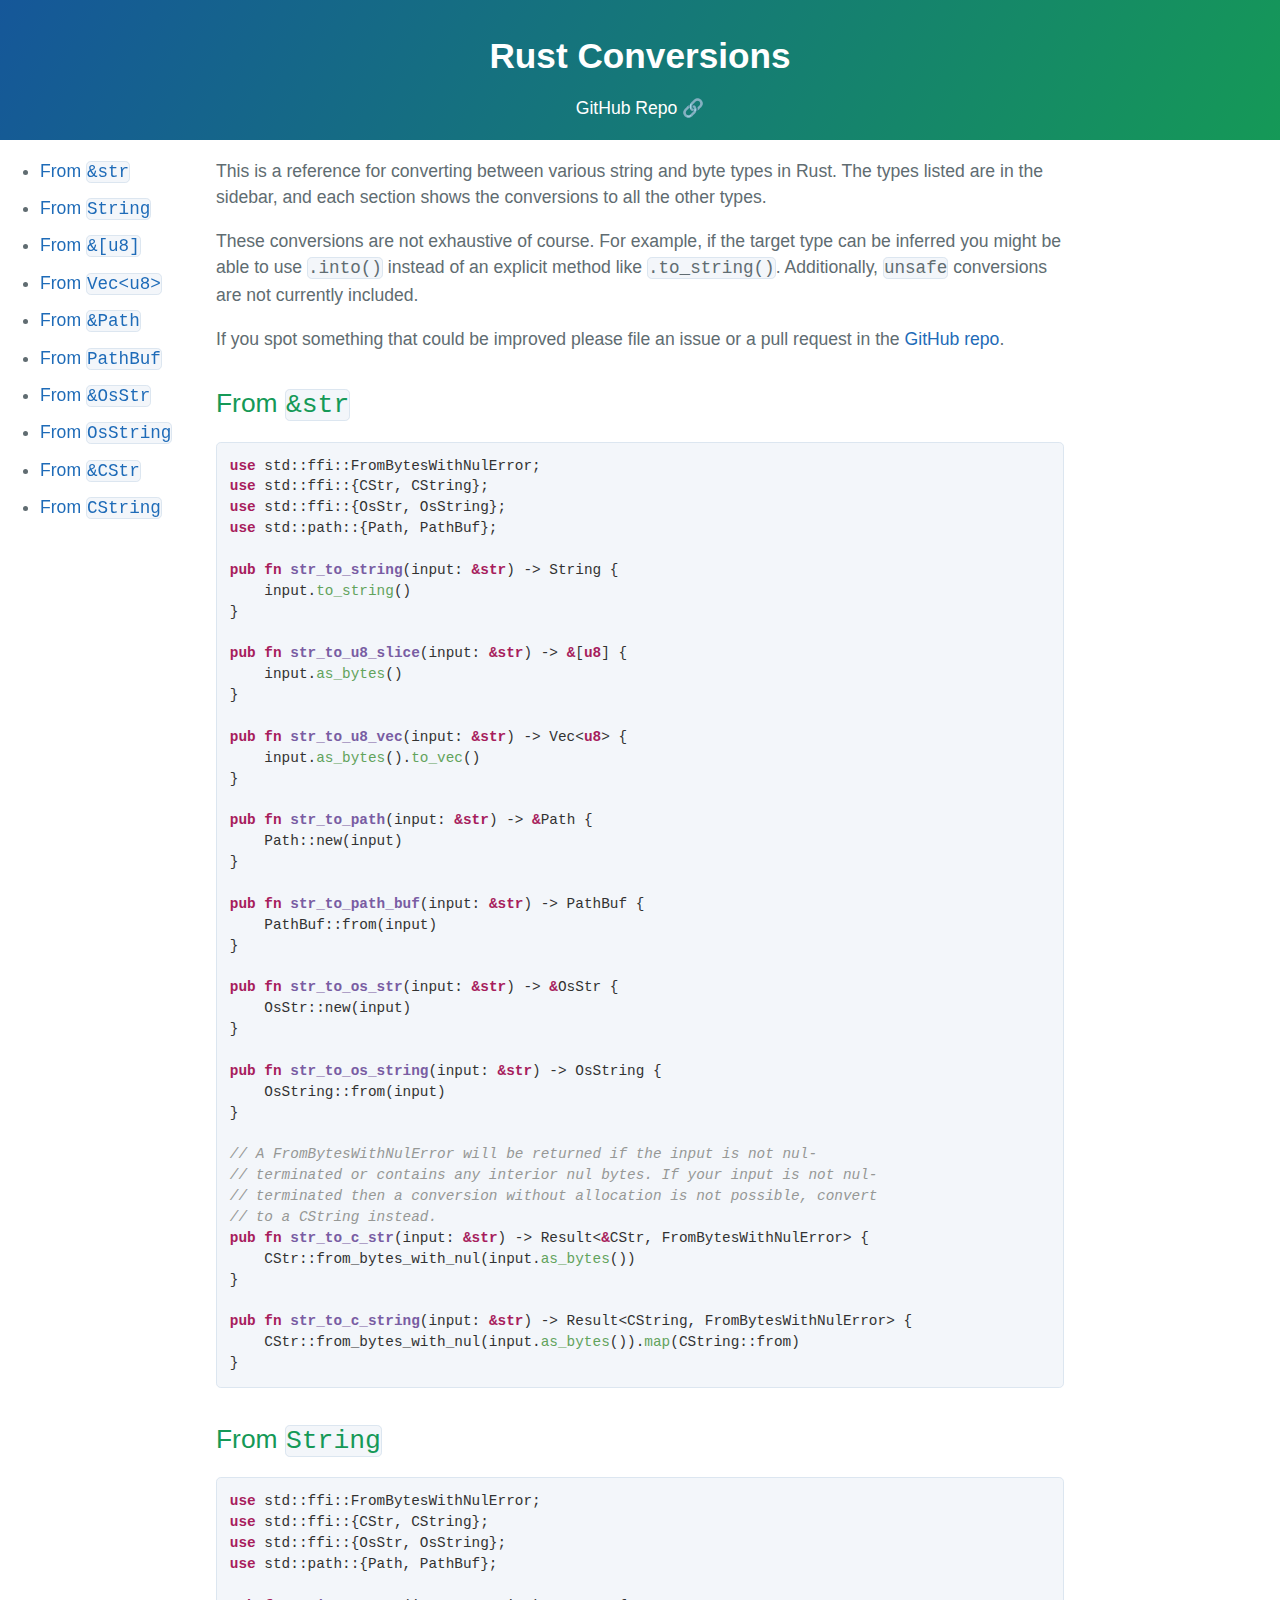
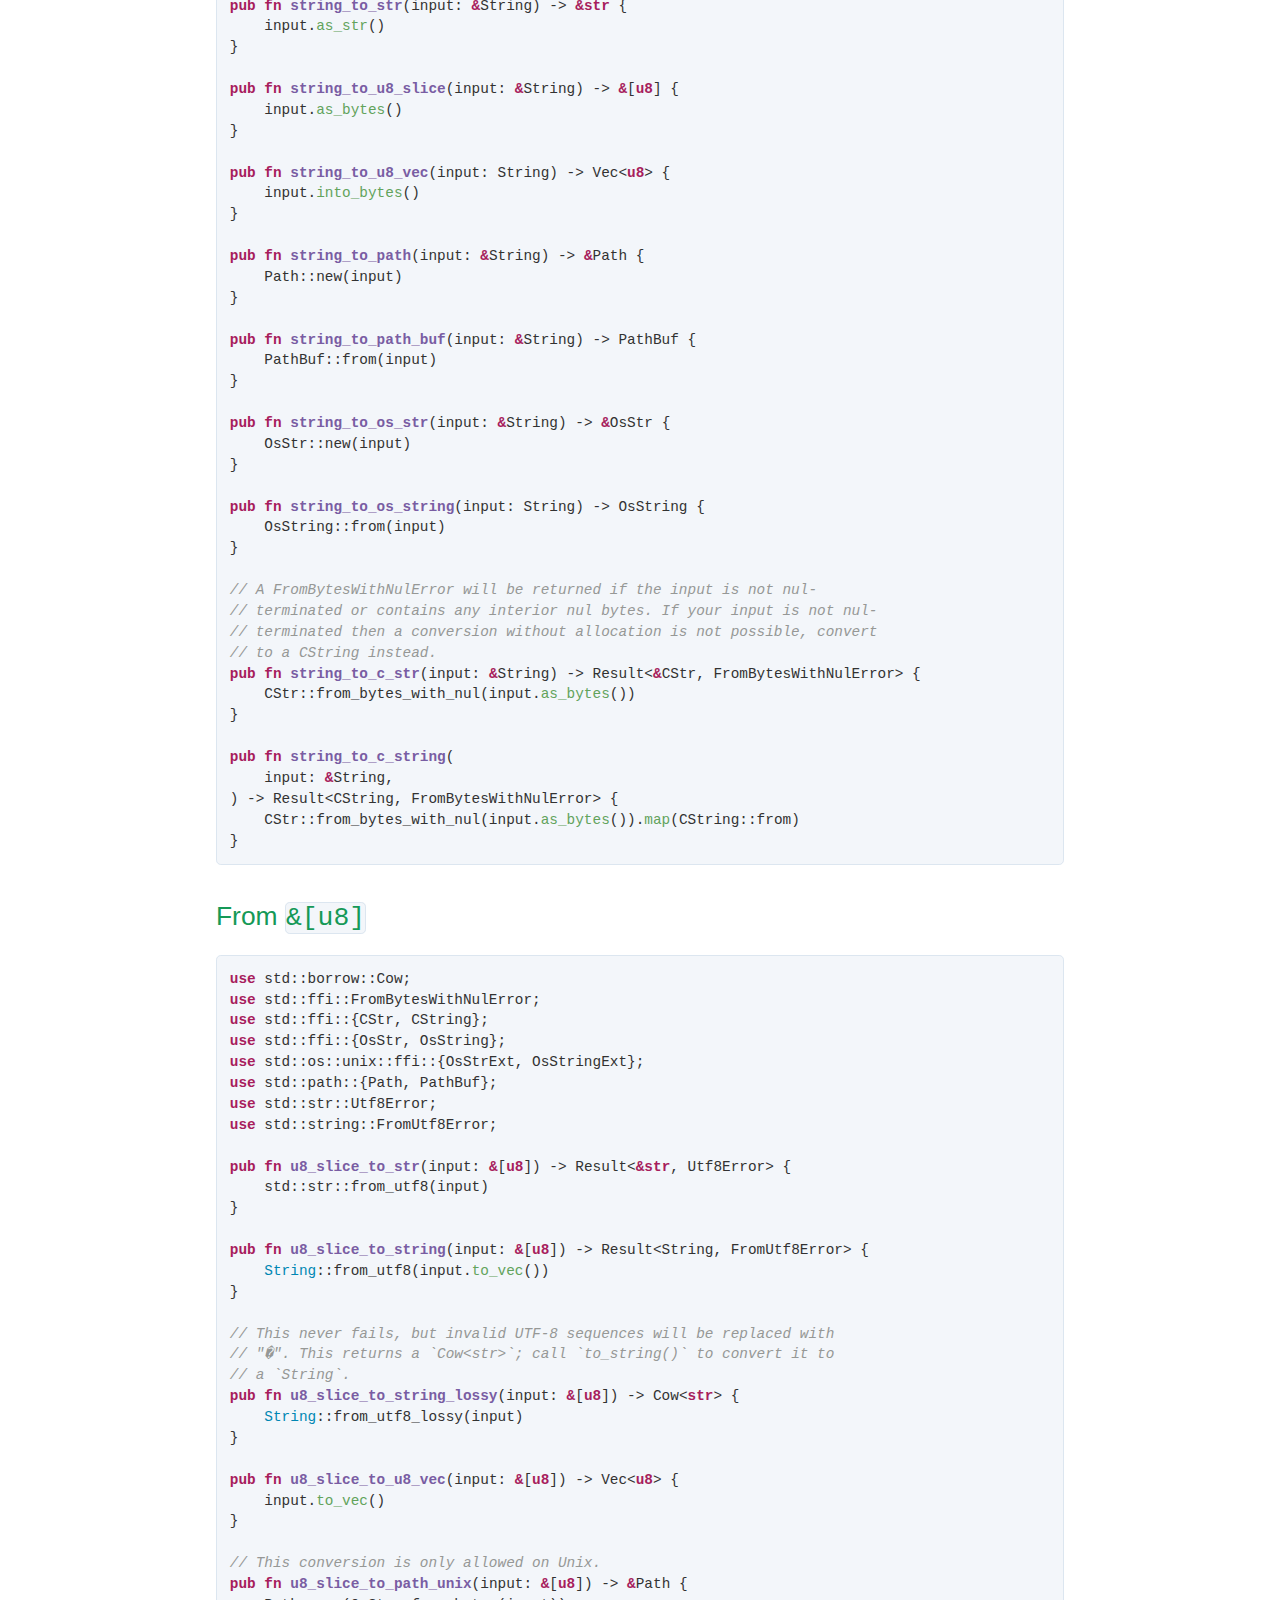
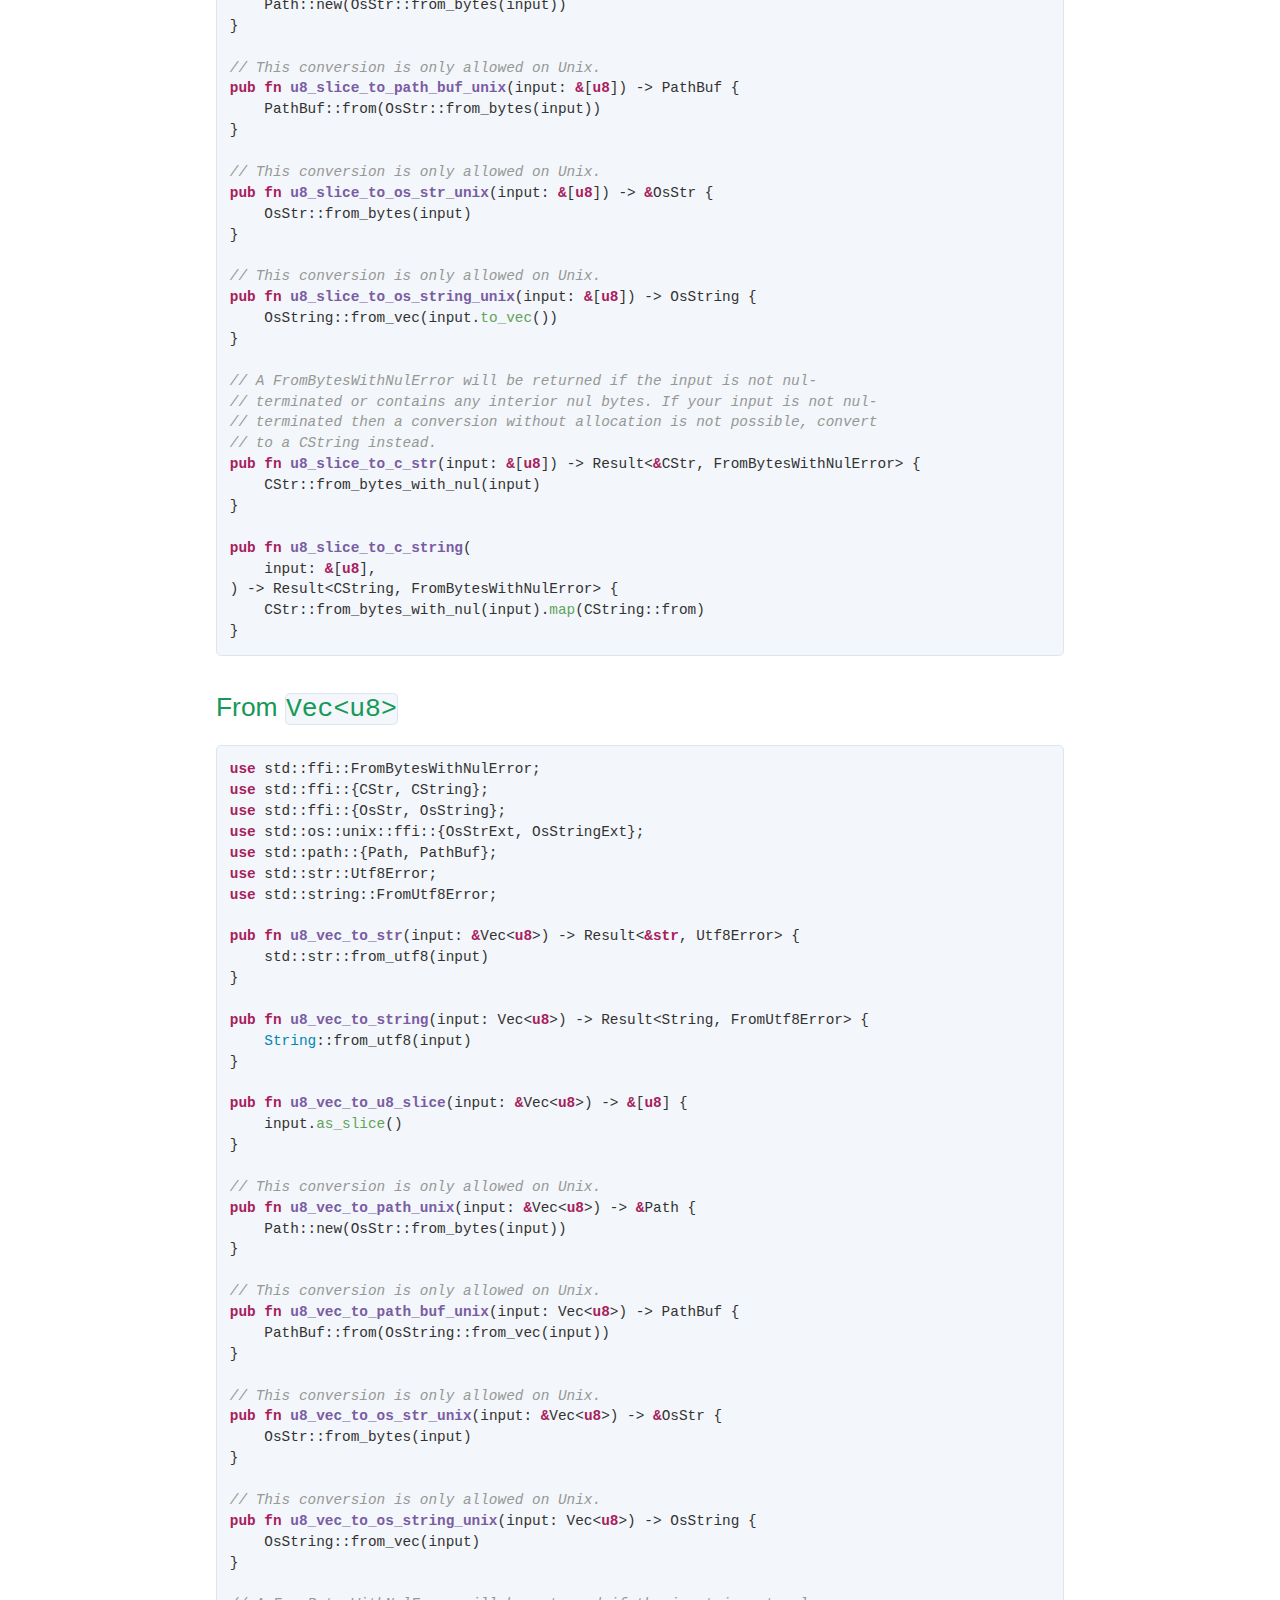
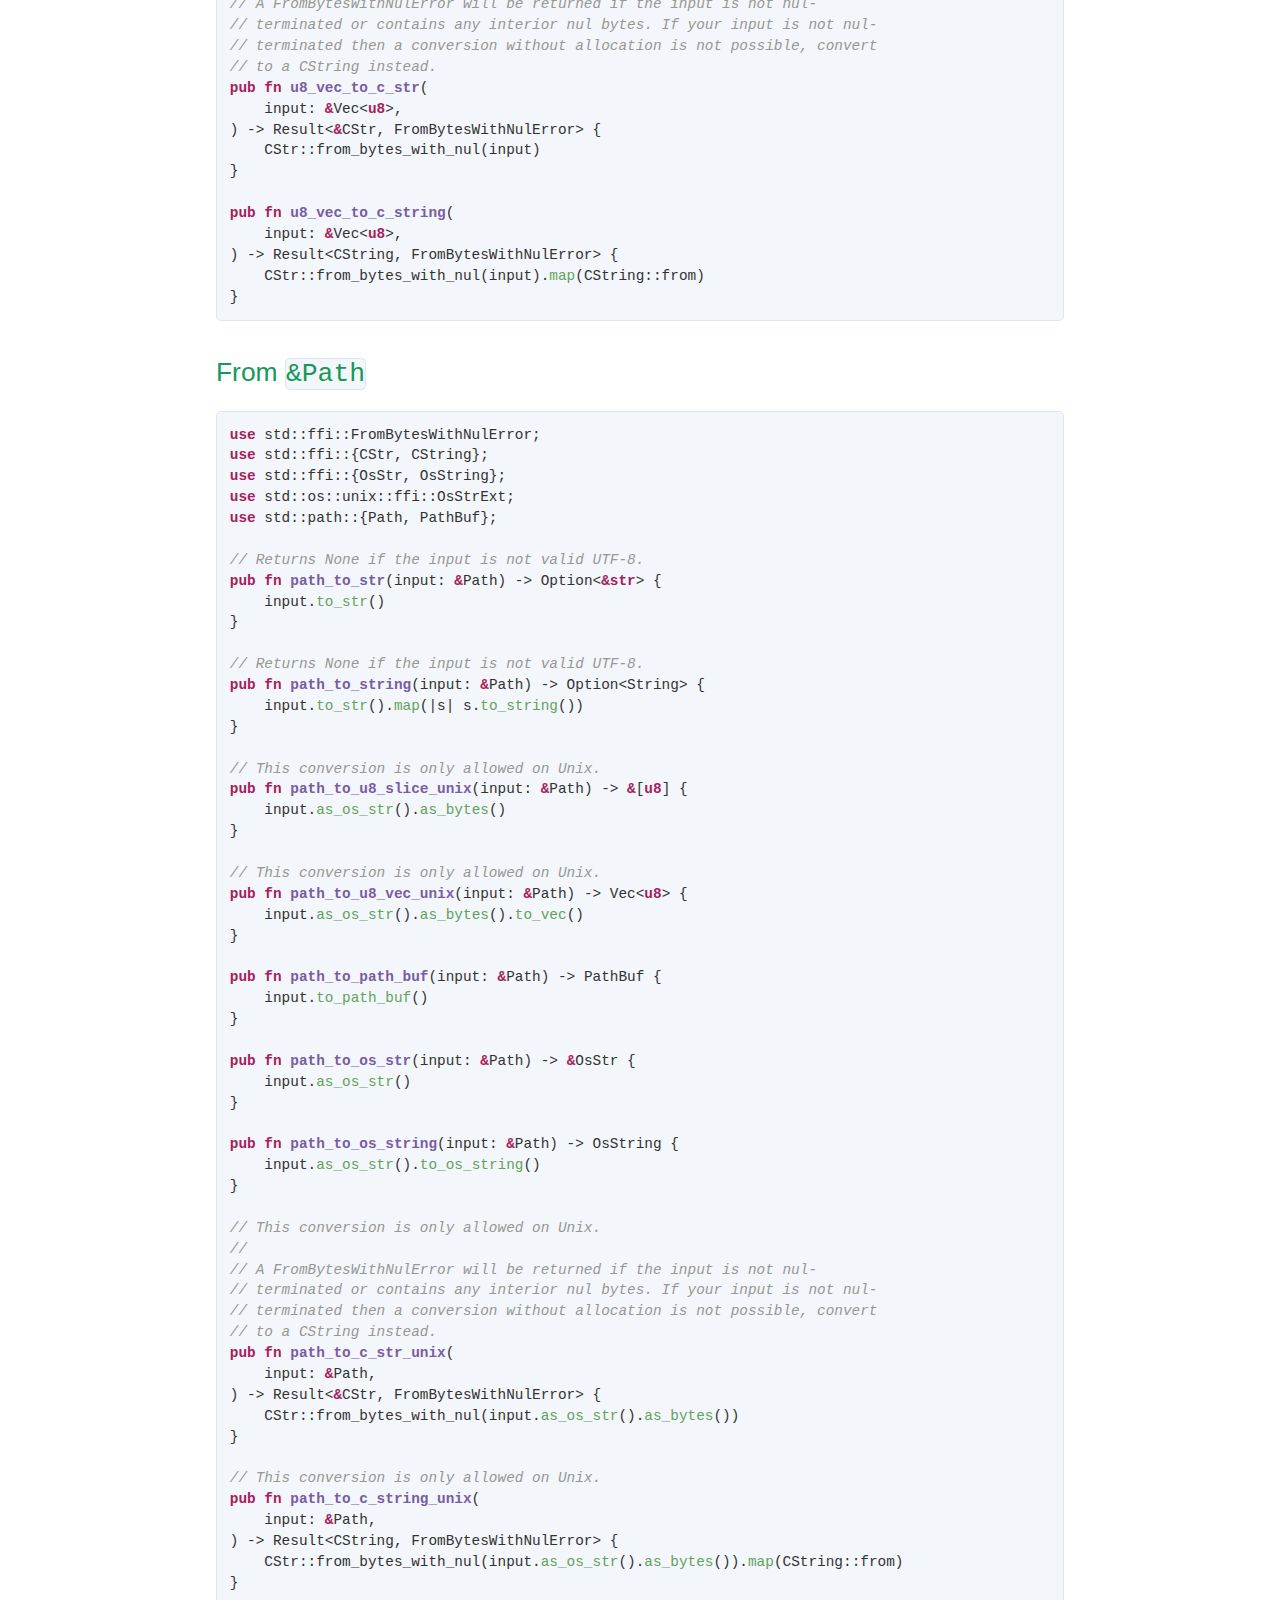
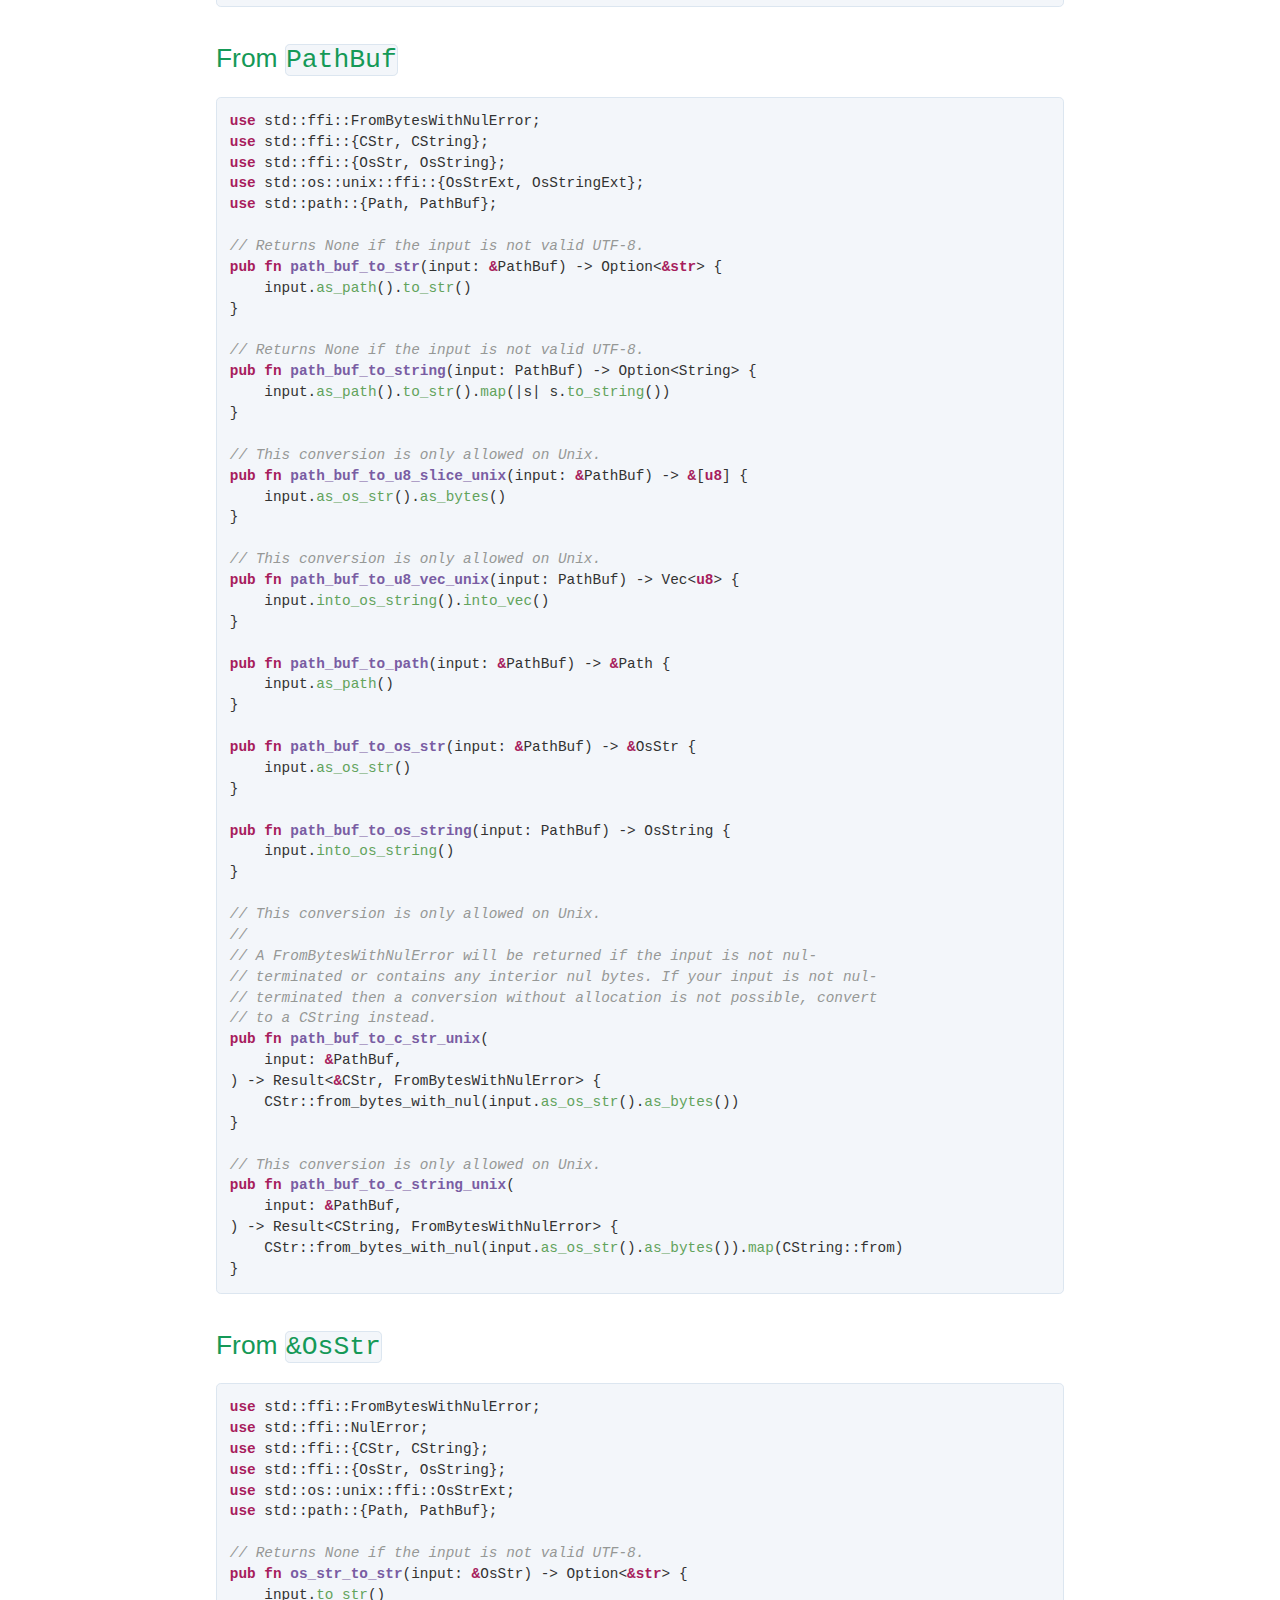
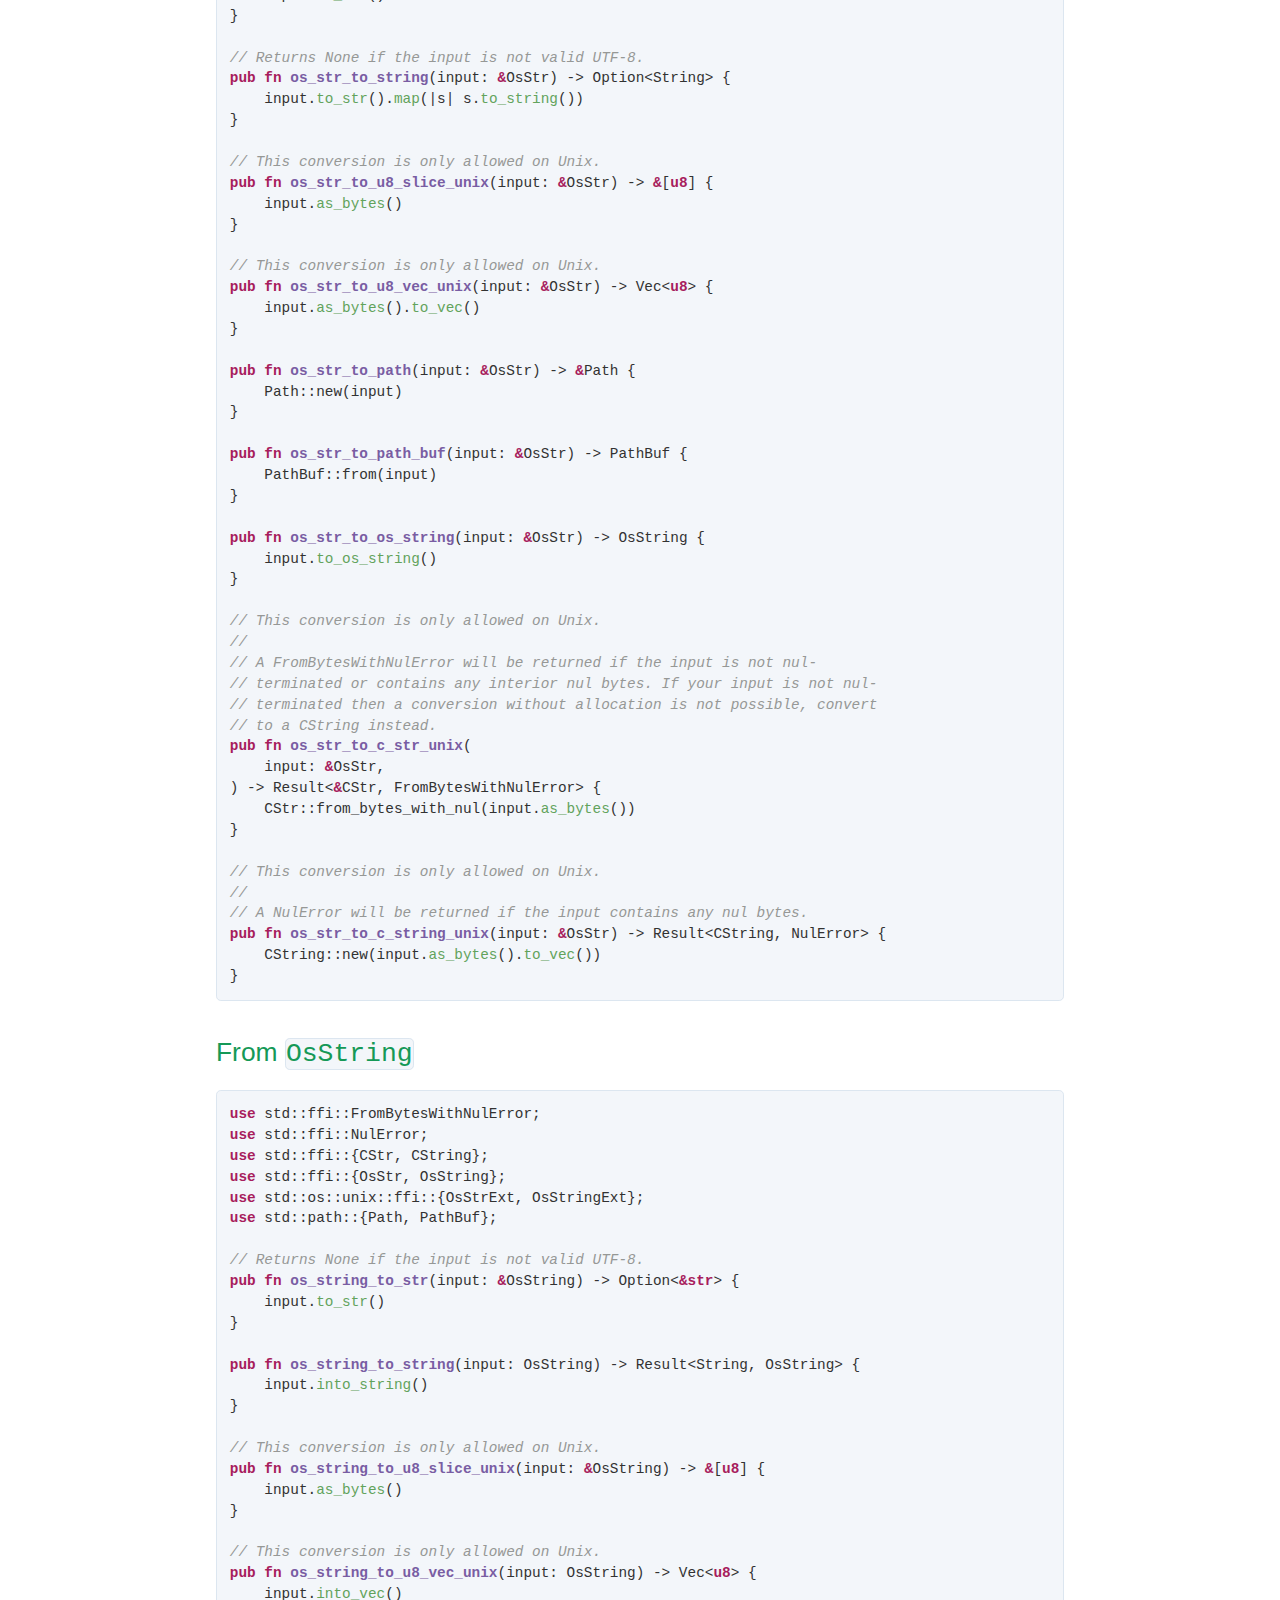
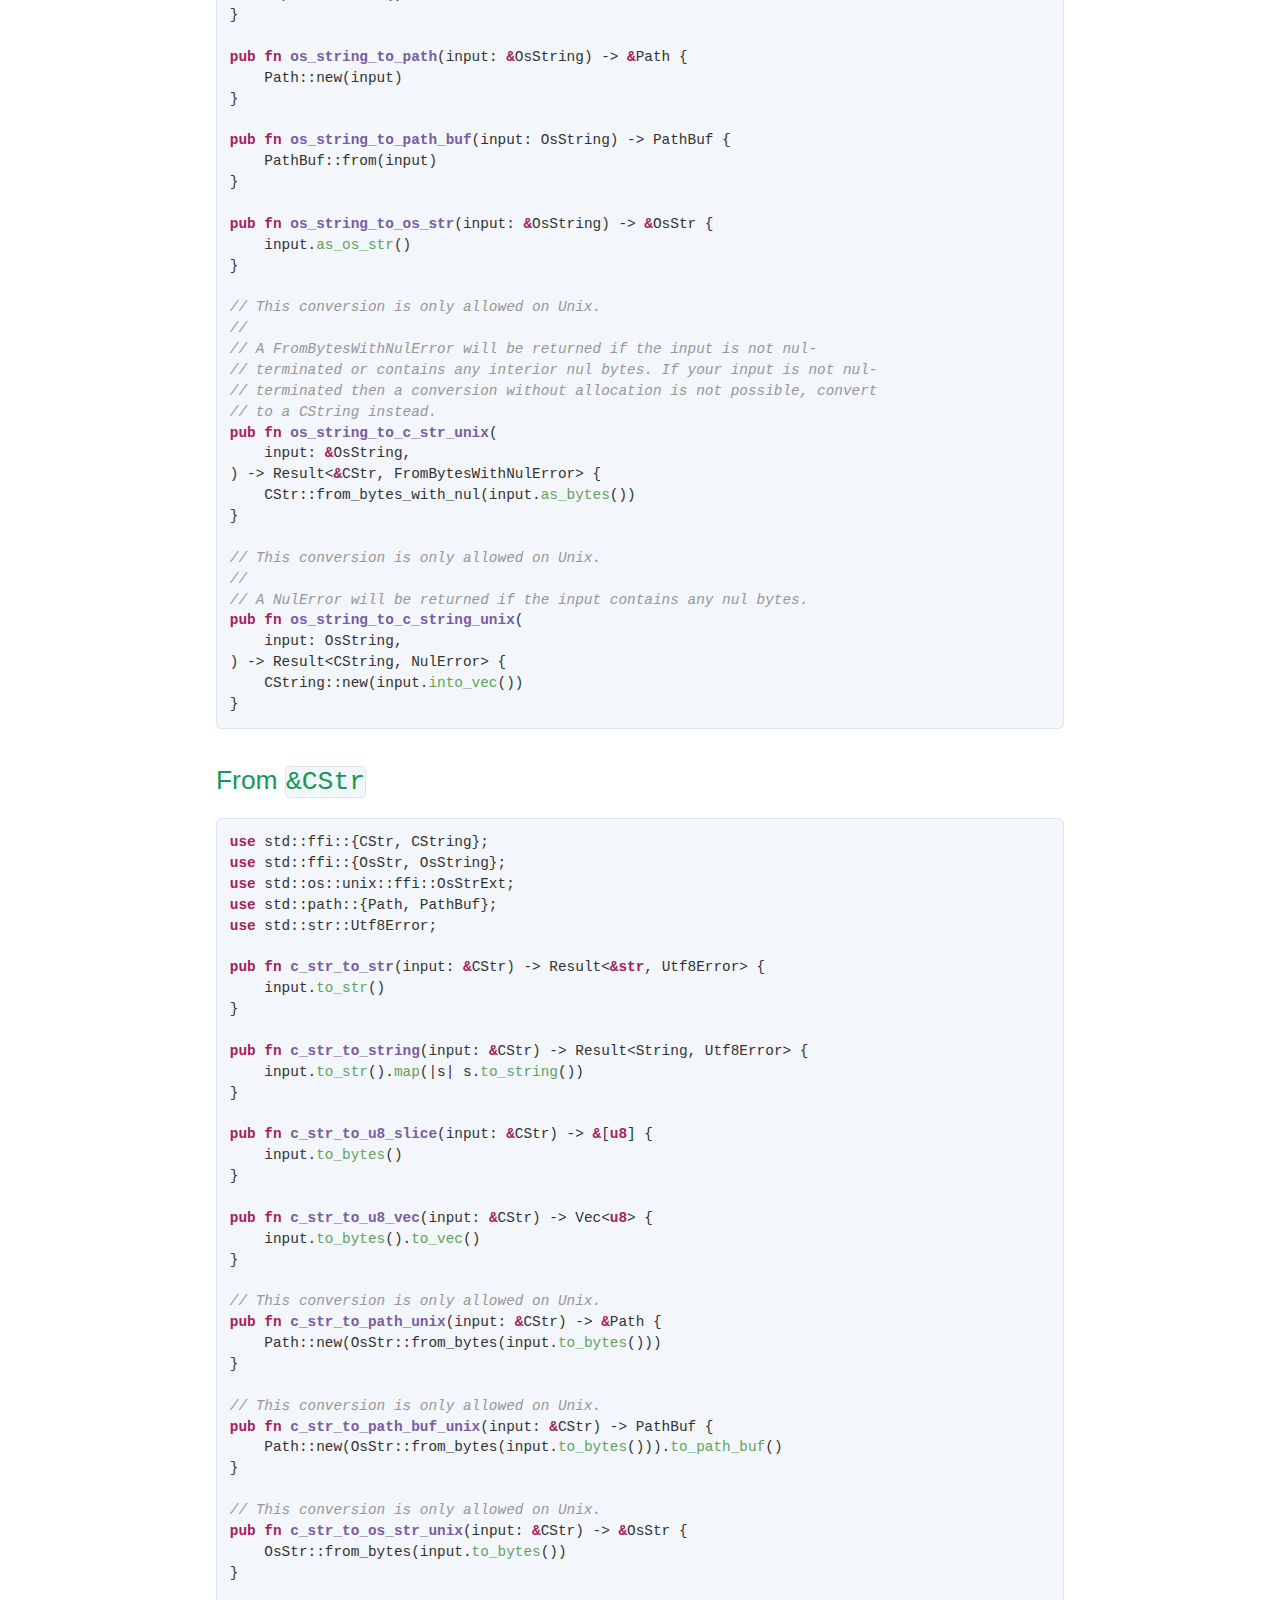
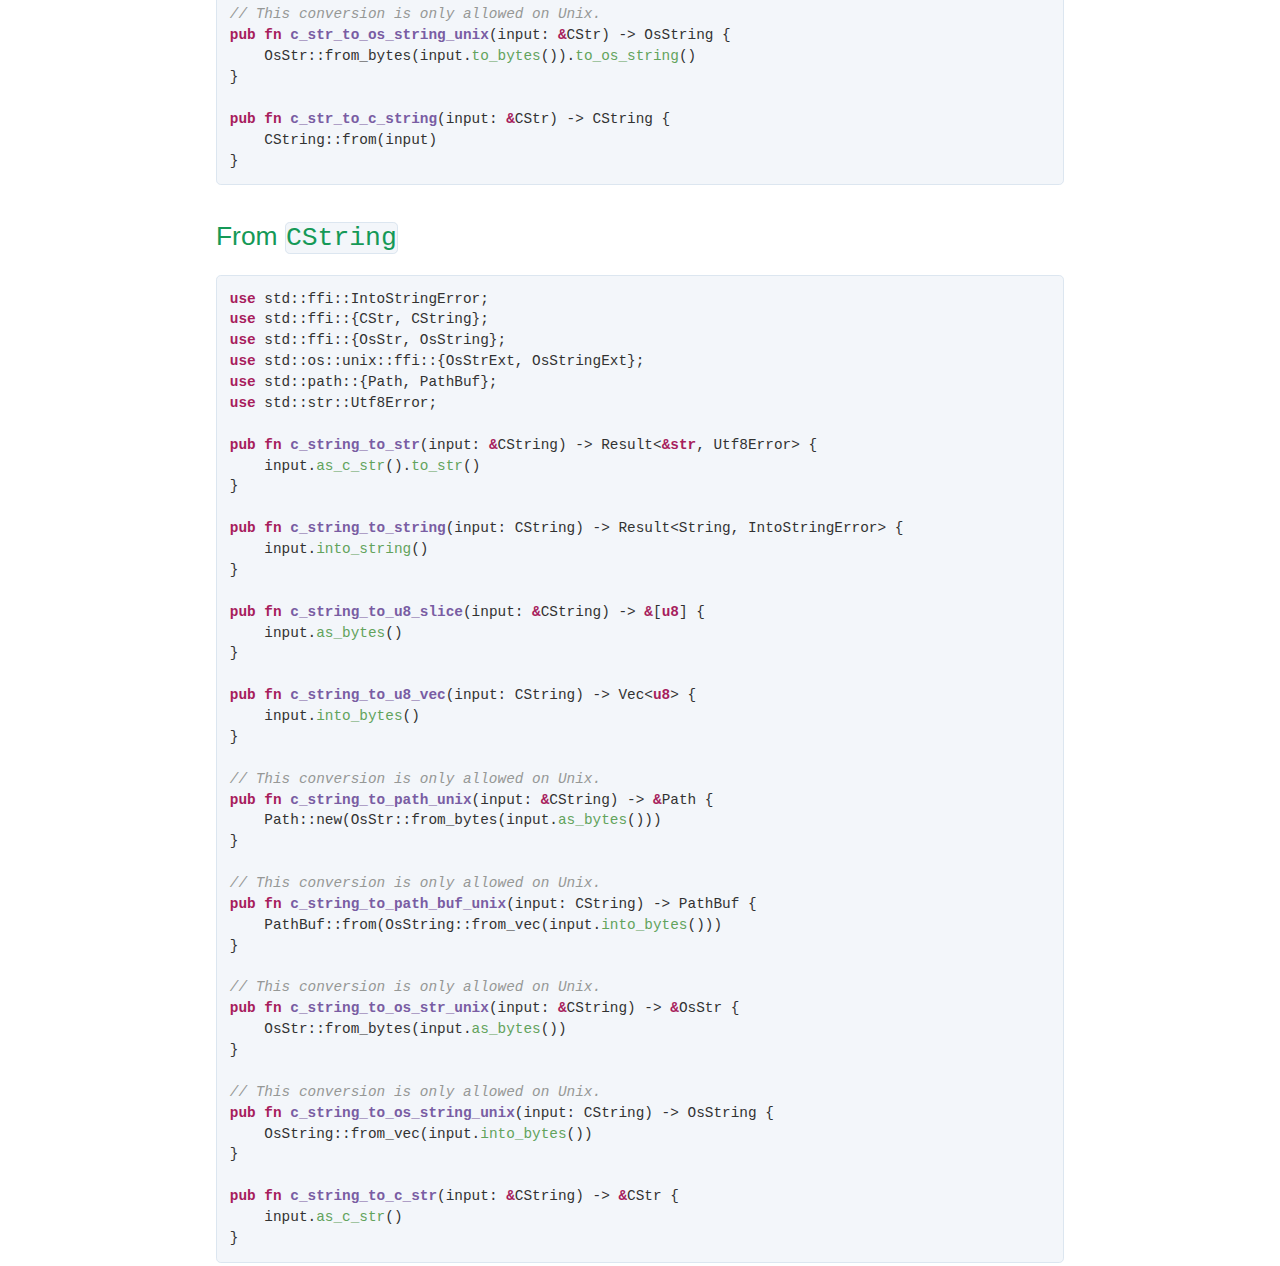
==== commit 4150d5eb: "Update all deps" ====
--- a/docs/index.html
+++ b/docs/index.html
@@ -149,9 +149,9 @@
 </span><span style="color:#323232;">    </span><span style="color:#0086b3;">String</span><span style="color:#323232;">::from_utf8(input.</span><span style="color:#62a35c;">to_vec</span><span style="color:#323232;">())
 </span><span style="color:#323232;">}
 </span><span style="color:#323232;">
-</span><span style="font-style:italic;color:#969896;">// This never fails, but invalid UTF-8 sequences will be replaced with &quot;�&quot;.
-</span><span style="font-style:italic;color:#969896;">// This returns a `Cow&lt;str&gt;`; call `to_string()` to convert it to a
-</span><span style="font-style:italic;color:#969896;">// `String`.
+</span><span style="font-style:italic;color:#969896;">// This never fails, but invalid UTF-8 sequences will be replaced with
+</span><span style="font-style:italic;color:#969896;">// &quot;�&quot;. This returns a `Cow&lt;str&gt;`; call `to_string()` to convert it to
+</span><span style="font-style:italic;color:#969896;">// a `String`.
 </span><span style="font-weight:bold;color:#a71d5d;">pub fn </span><span style="font-weight:bold;color:#795da3;">u8_slice_to_string_lossy</span><span style="color:#323232;">(input: </span><span style="font-weight:bold;color:#a71d5d;">&amp;</span><span style="color:#323232;">[</span><span style="font-weight:bold;color:#a71d5d;">u8</span><span style="color:#323232;">]) -&gt; Cow&lt;</span><span style="font-weight:bold;color:#a71d5d;">str</span><span style="color:#323232;">&gt; {
 </span><span style="color:#323232;">    </span><span style="color:#0086b3;">String</span><span style="color:#323232;">::from_utf8_lossy(input)
 </span><span style="color:#323232;">}
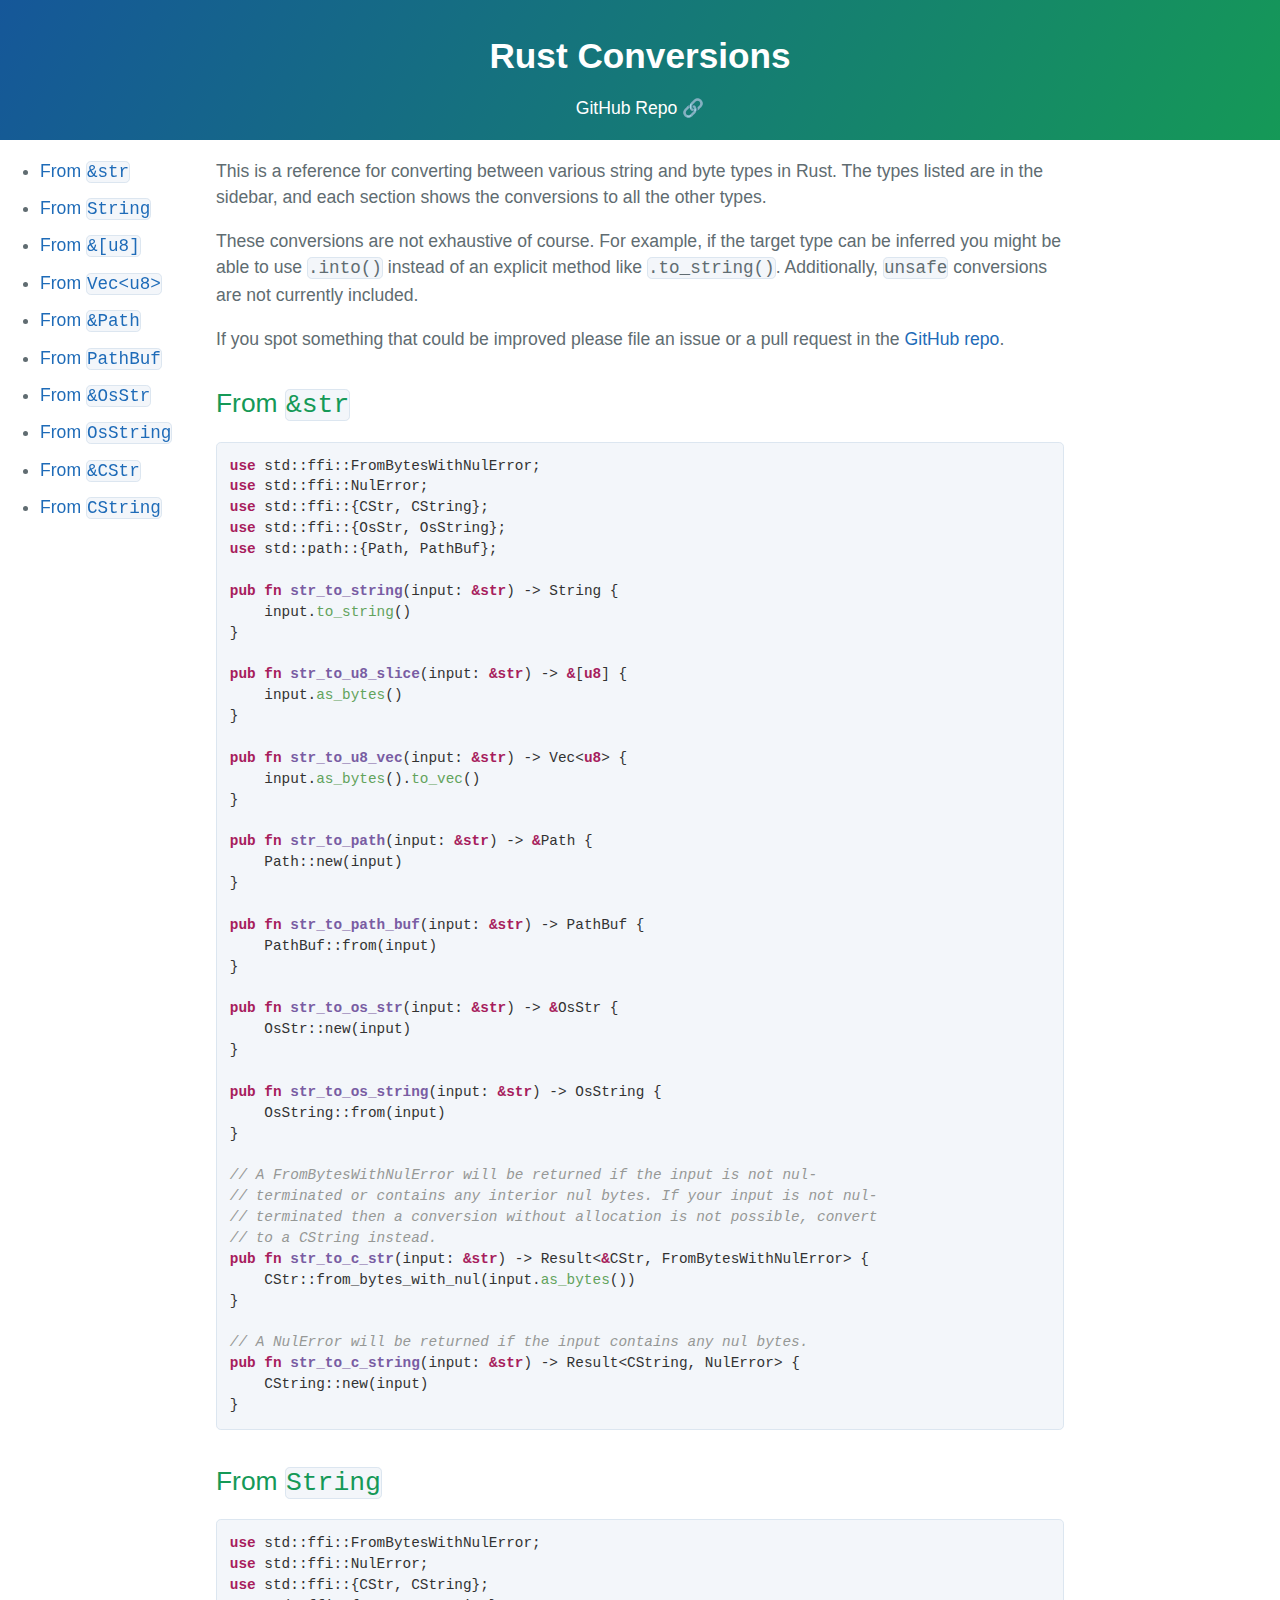
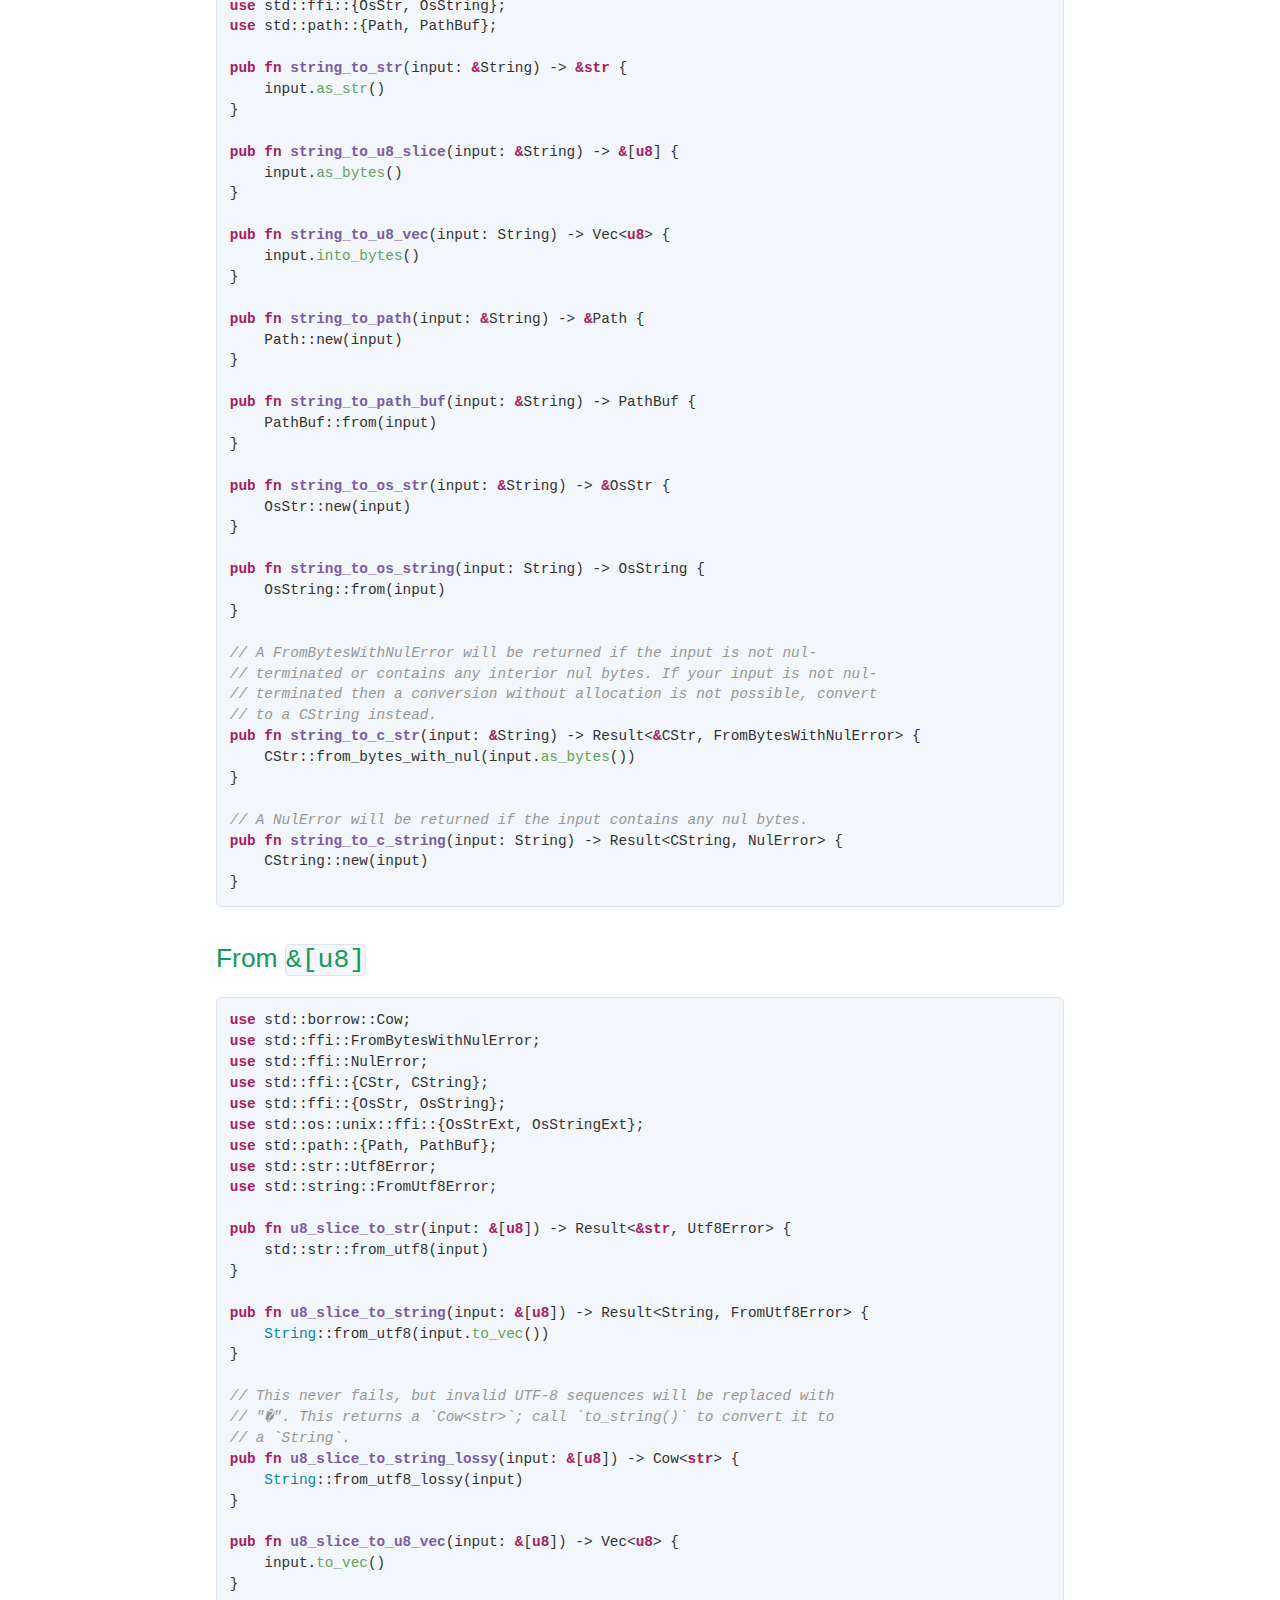
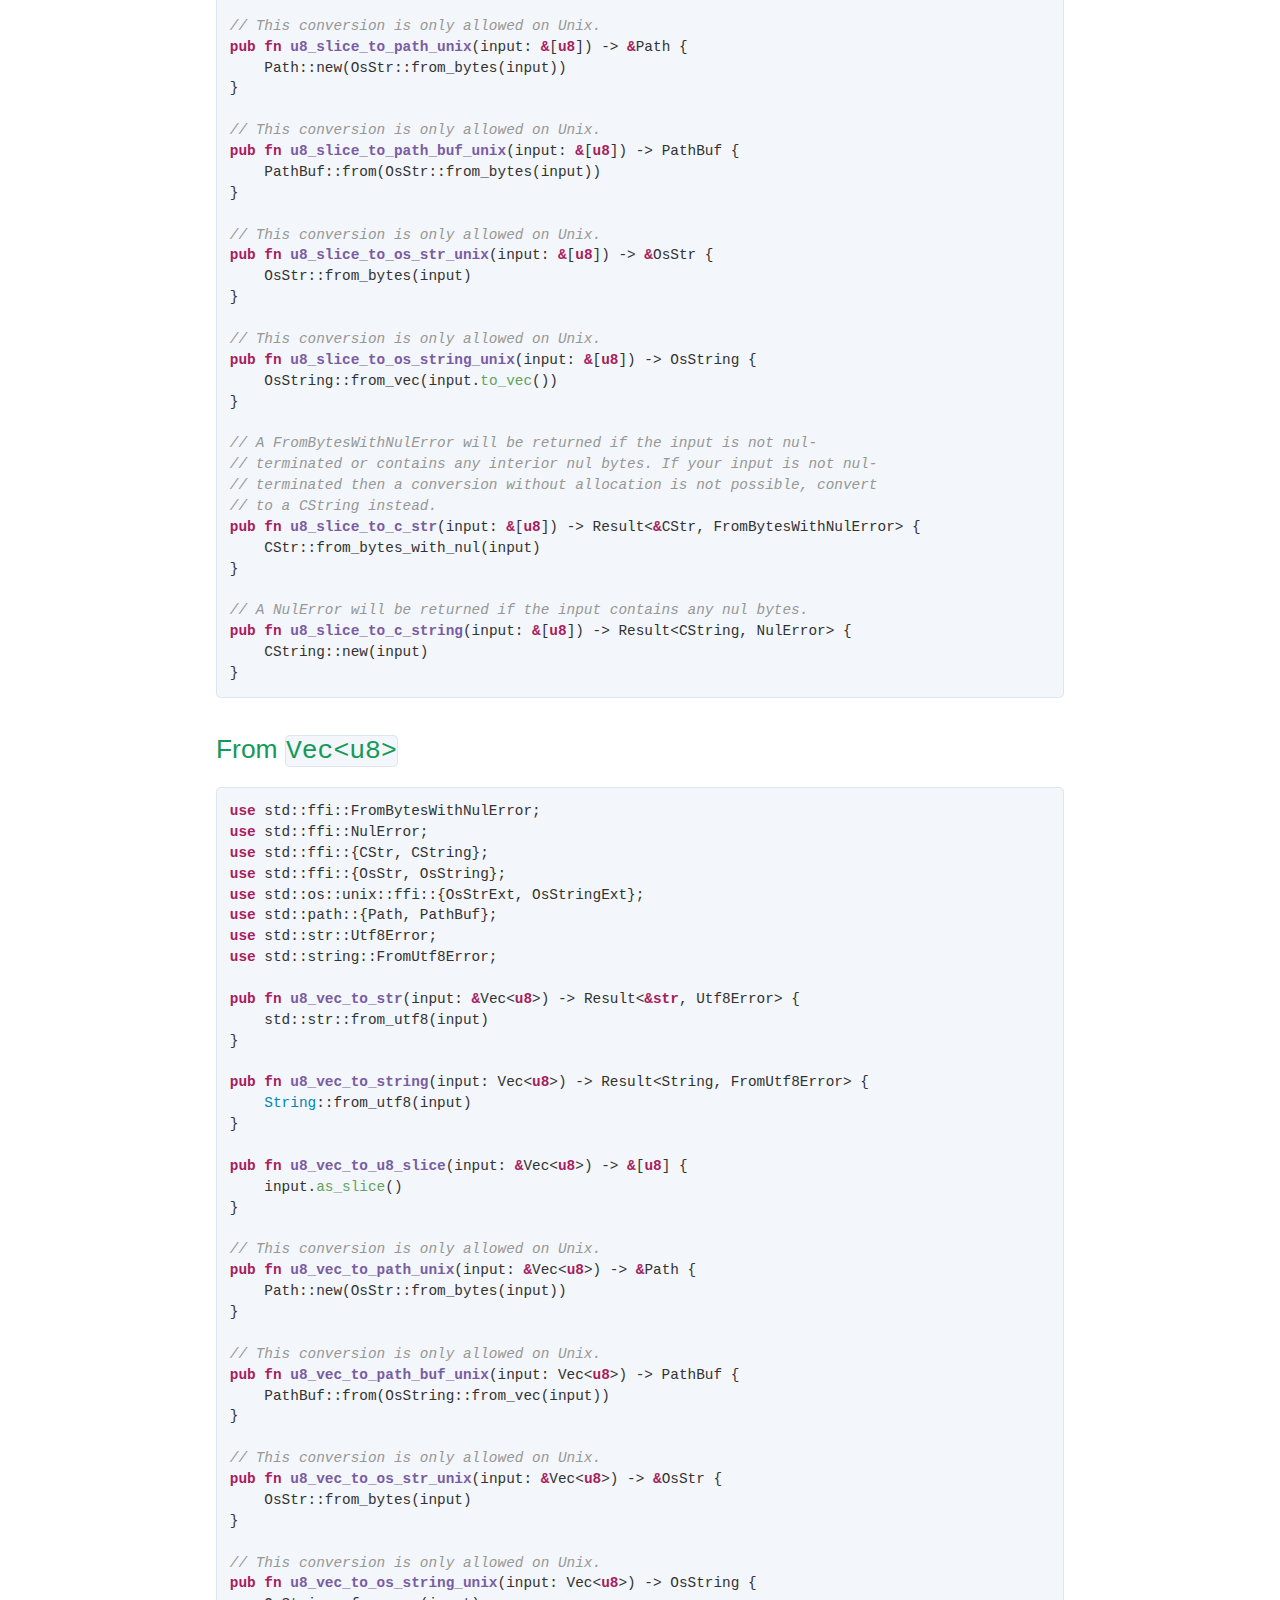
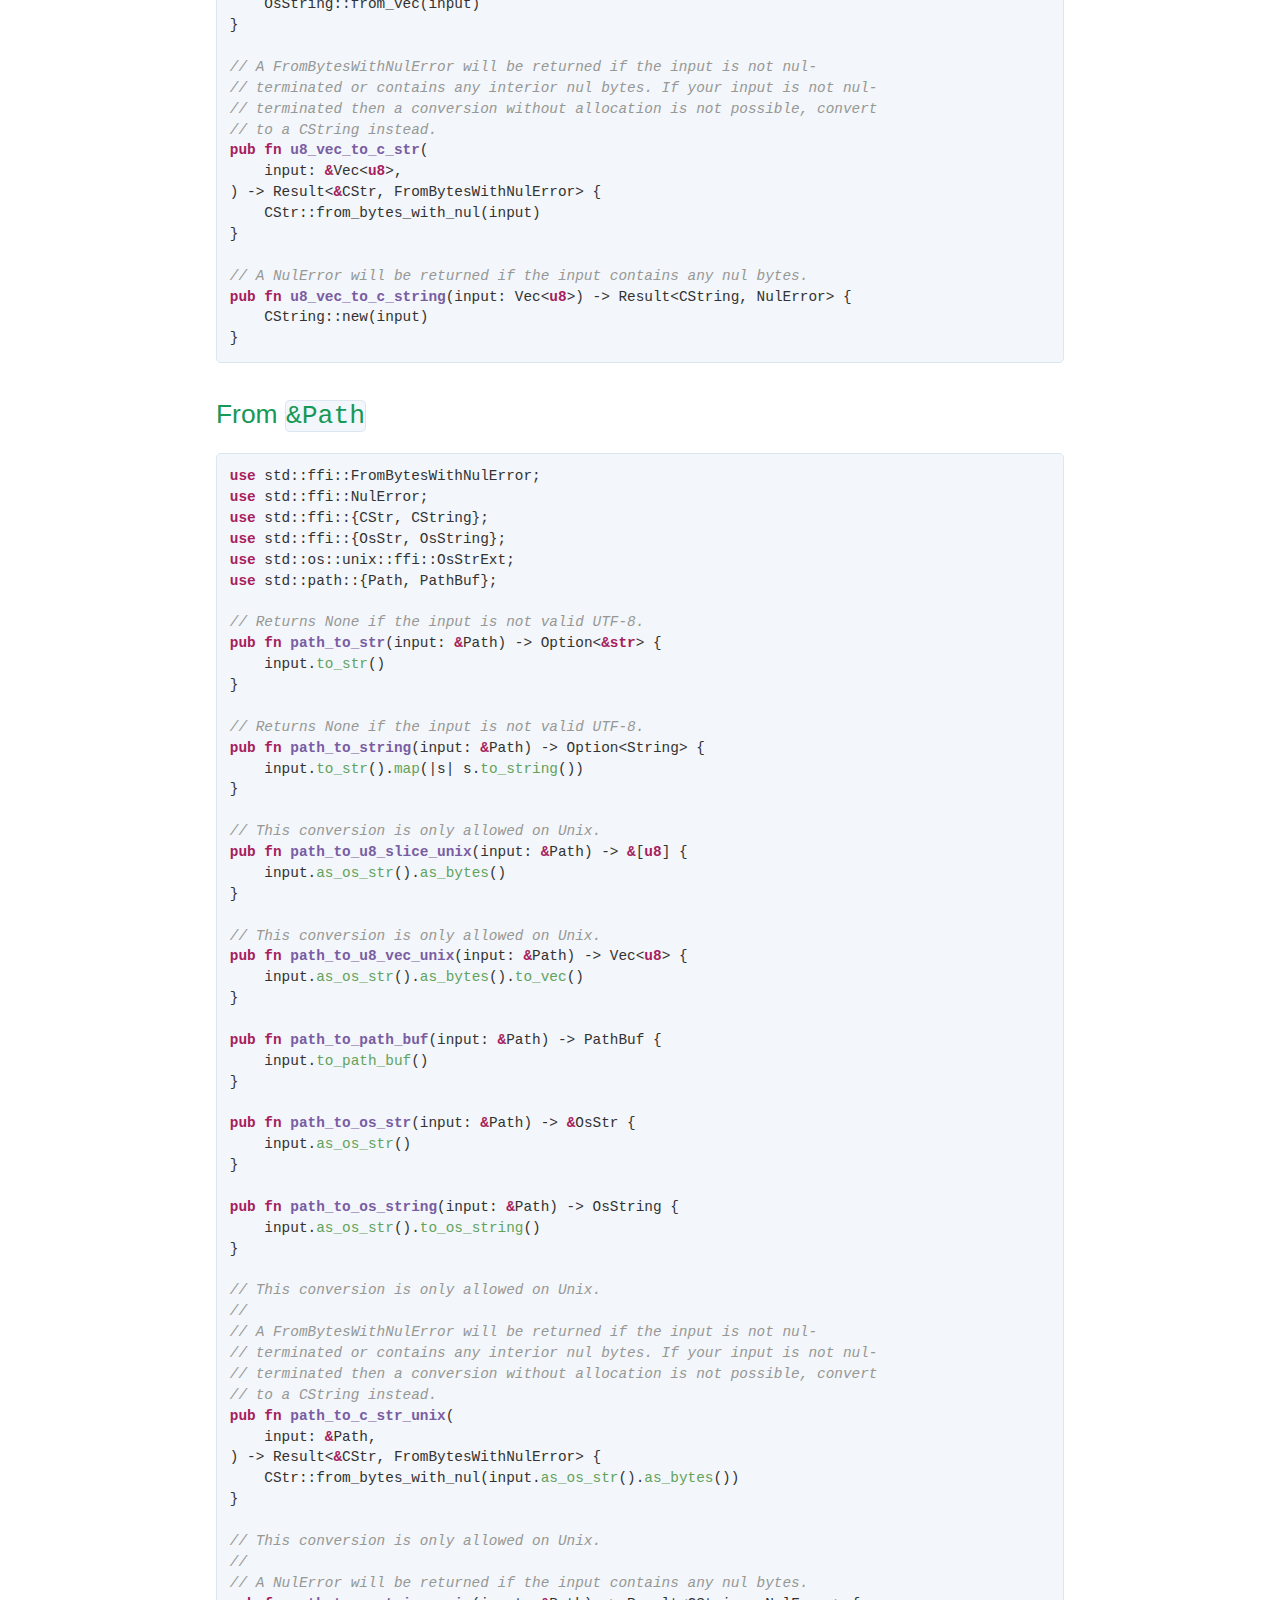
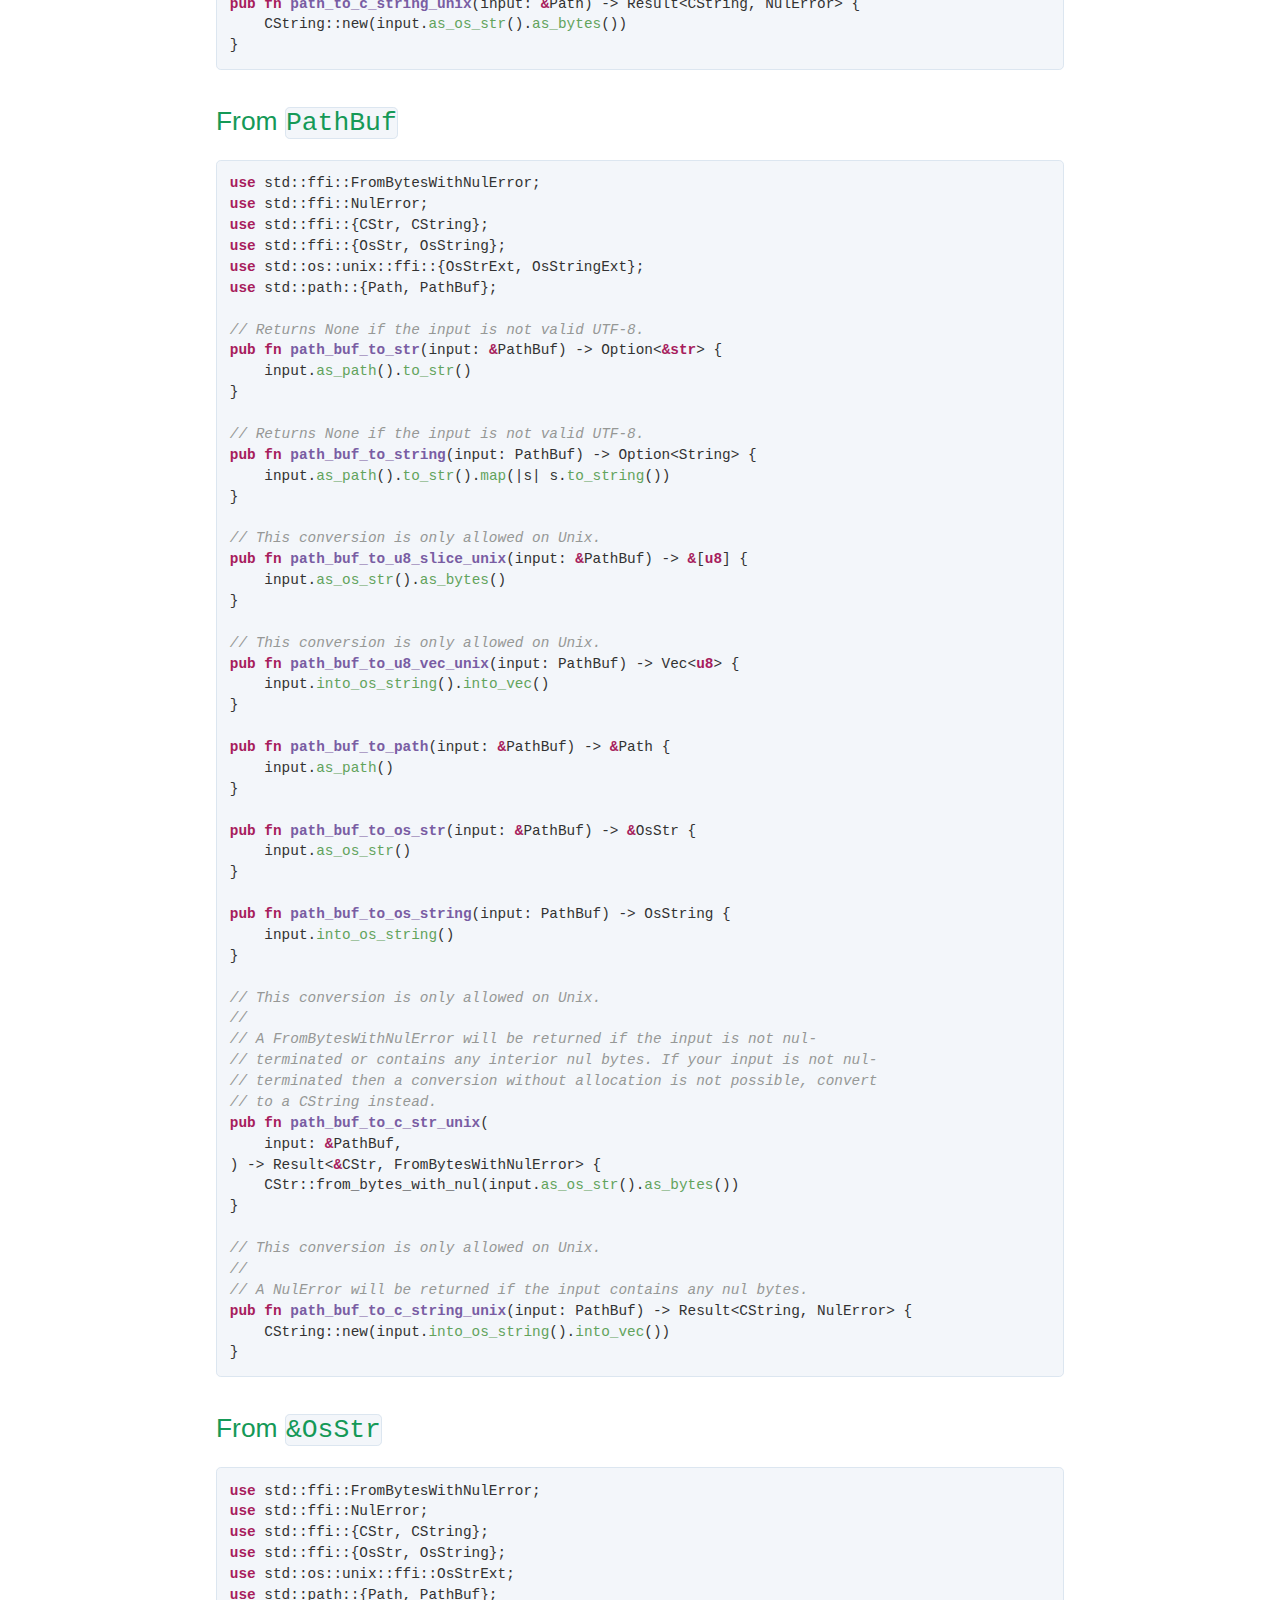
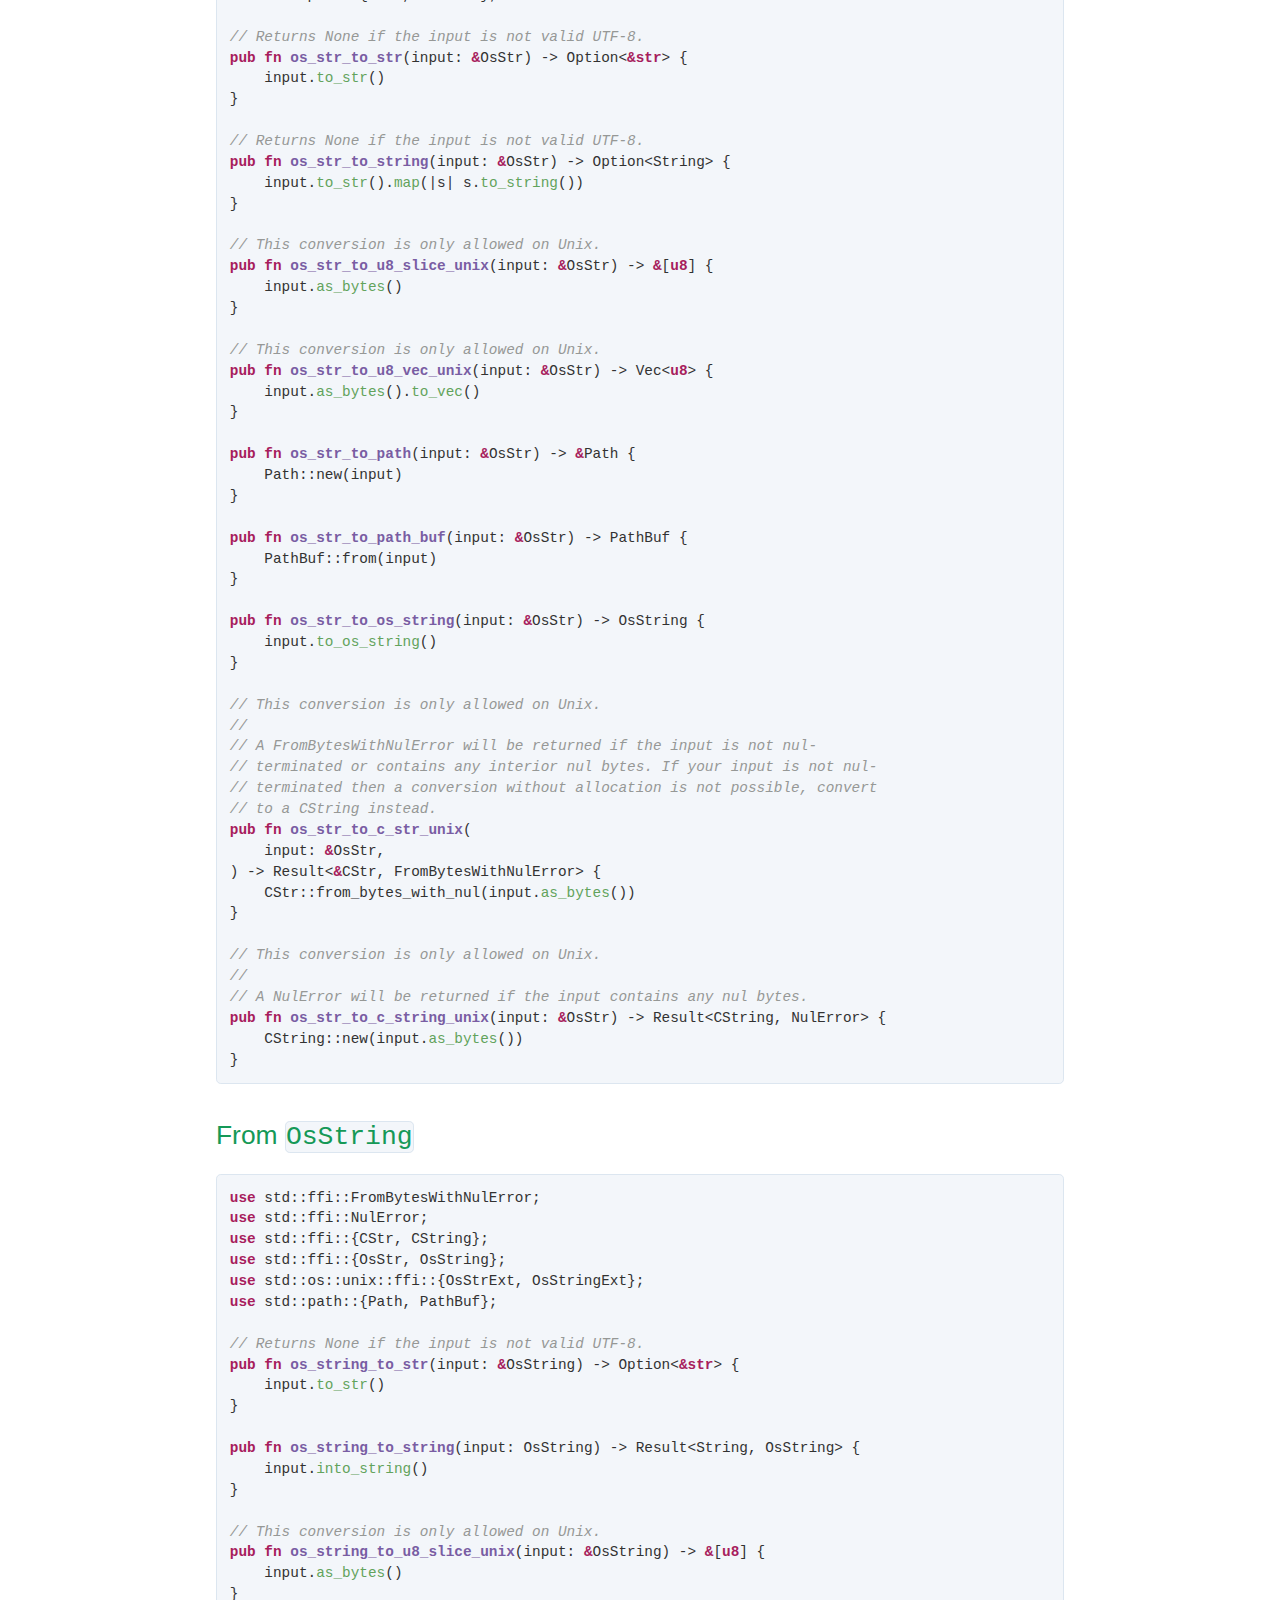
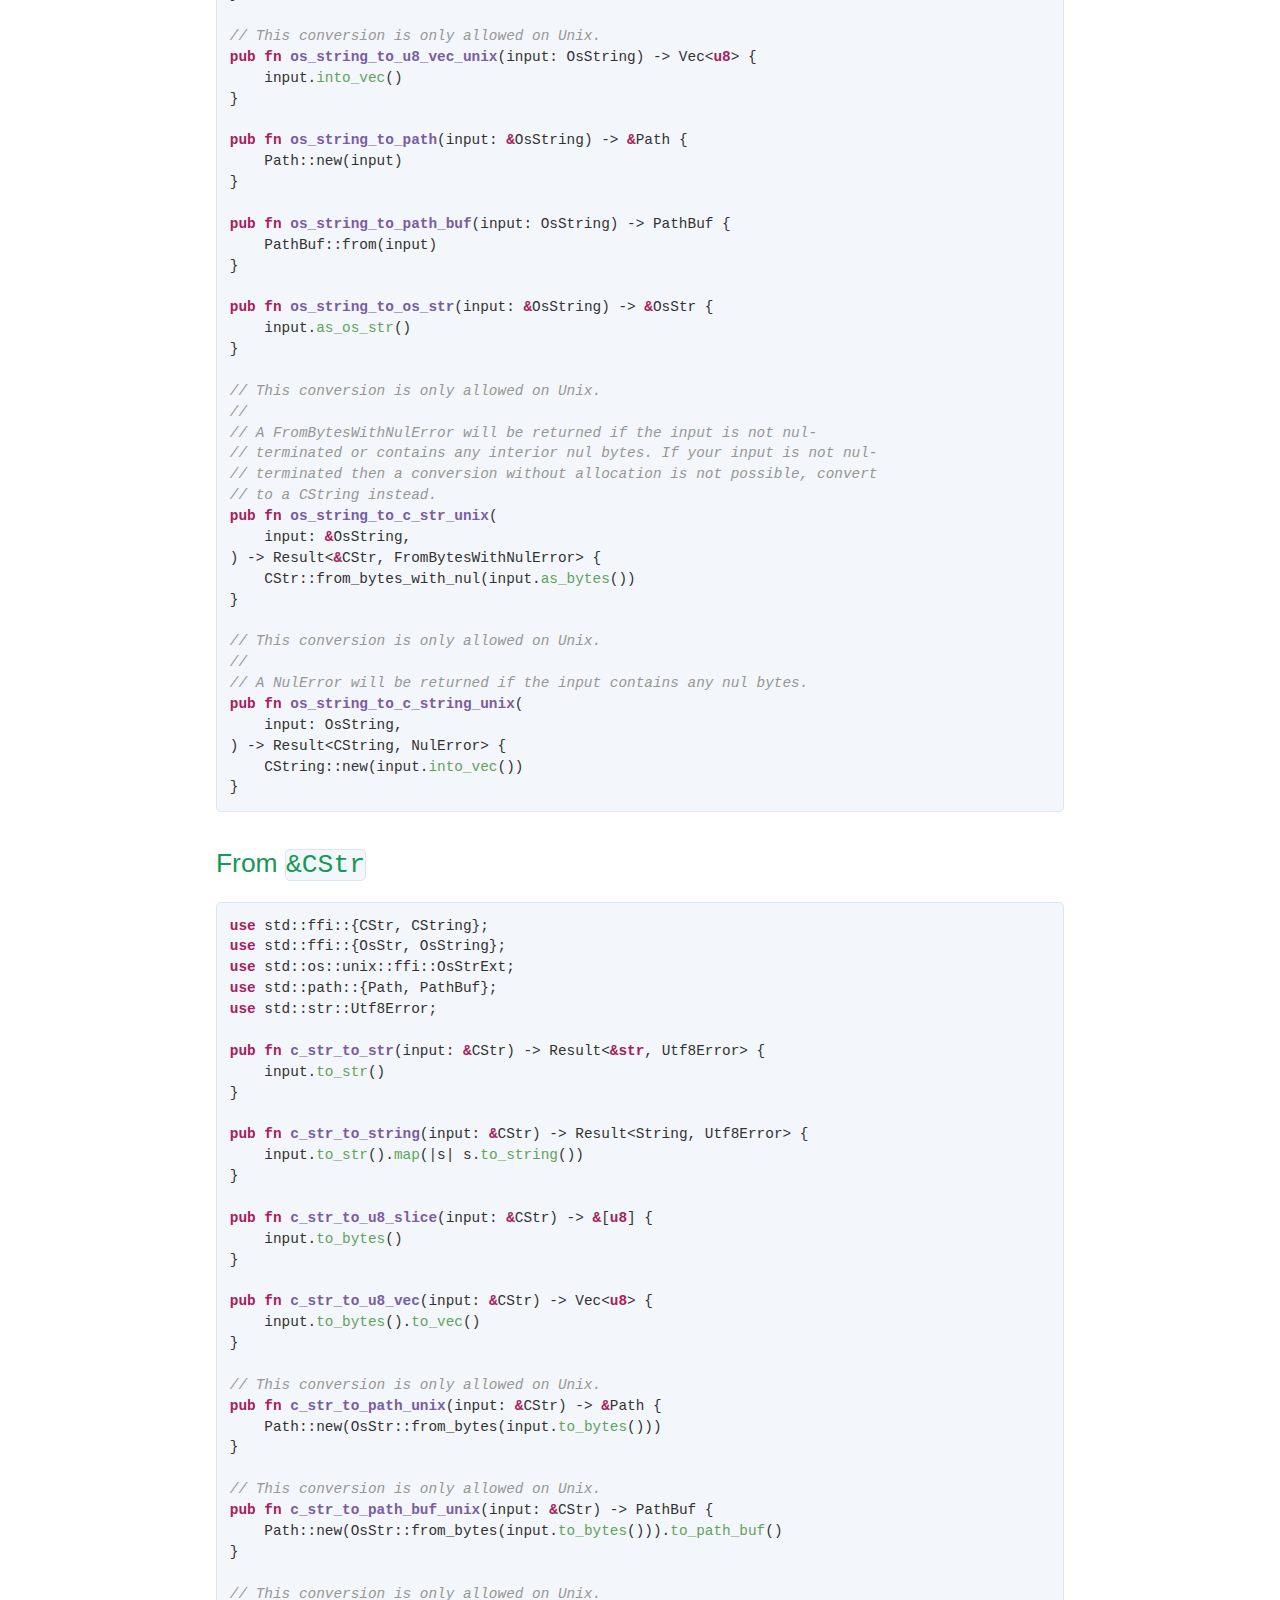
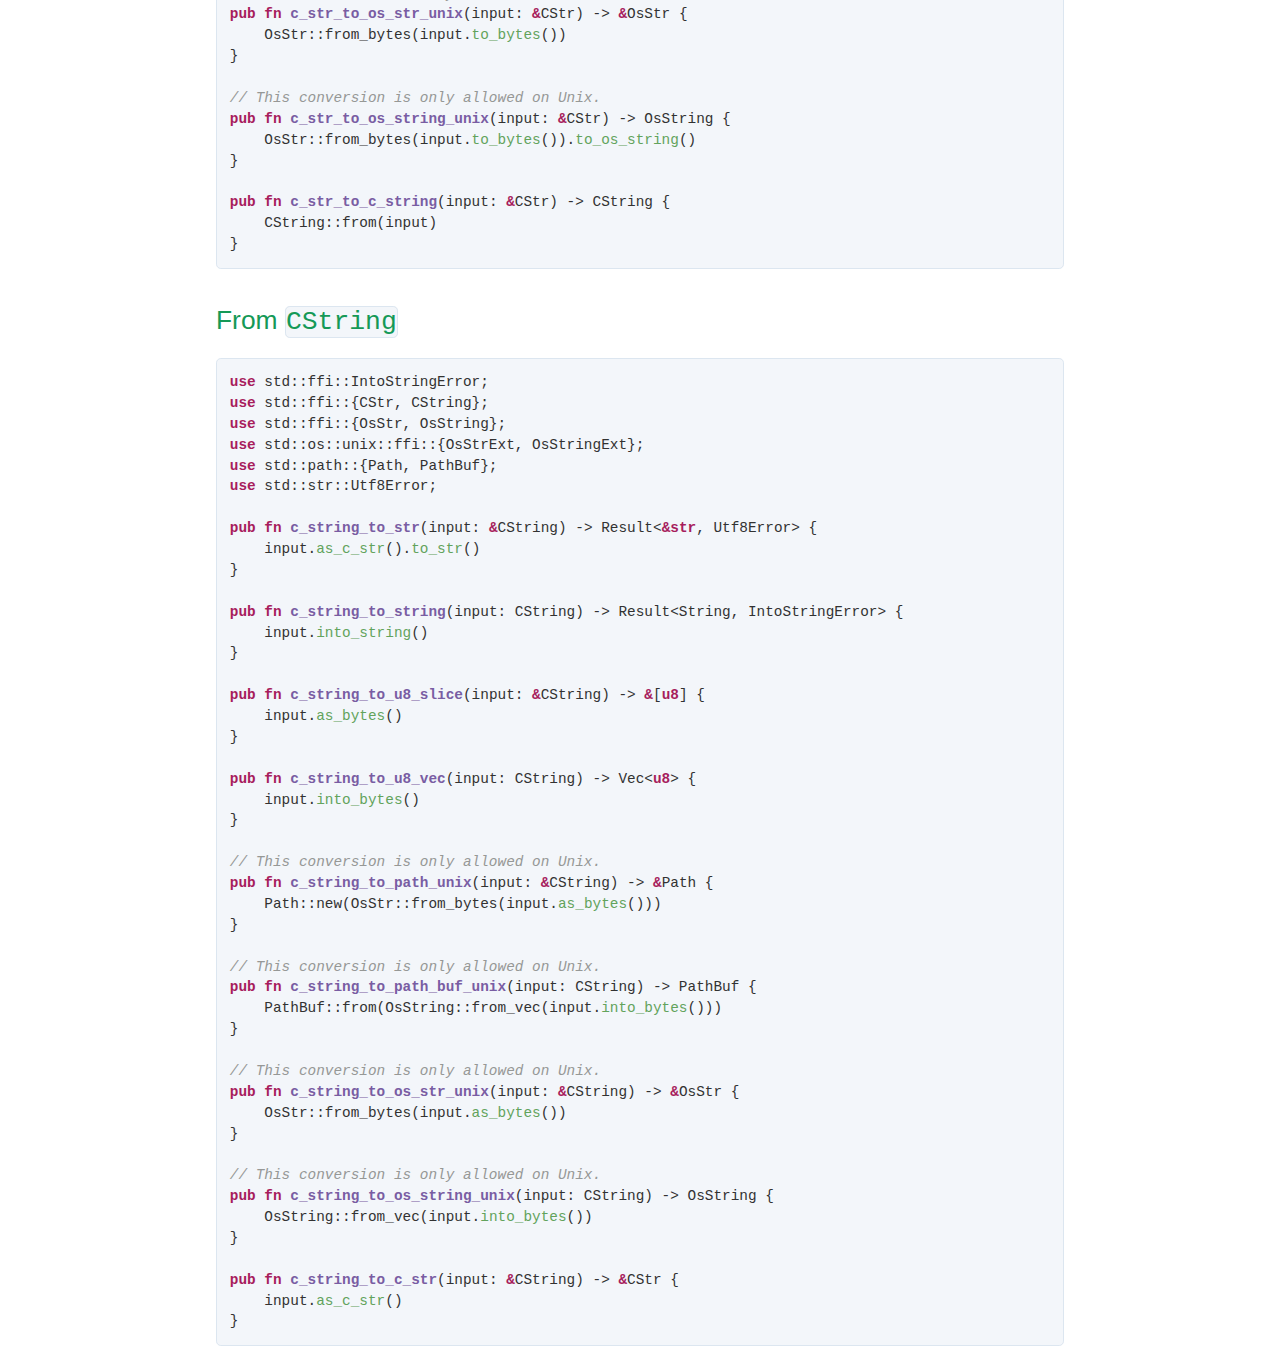
==== commit 54473169: "Improve various conversions to `CString`" ====
--- a/docs/index.html
+++ b/docs/index.html
@@ -39,6 +39,7 @@
 
       <a name=str><h2>From <code>&str</code></h2></a><pre style="background-color:#f3f6fa;">
 <span style="font-weight:bold;color:#a71d5d;">use </span><span style="color:#323232;">std::ffi::FromBytesWithNulError;
+</span><span style="font-weight:bold;color:#a71d5d;">use </span><span style="color:#323232;">std::ffi::NulError;
 </span><span style="font-weight:bold;color:#a71d5d;">use </span><span style="color:#323232;">std::ffi::{CStr, CString};
 </span><span style="font-weight:bold;color:#a71d5d;">use </span><span style="color:#323232;">std::ffi::{OsStr, OsString};
 </span><span style="font-weight:bold;color:#a71d5d;">use </span><span style="color:#323232;">std::path::{Path, PathBuf};
@@ -79,12 +80,14 @@
 </span><span style="color:#323232;">    CStr::from_bytes_with_nul(input.</span><span style="color:#62a35c;">as_bytes</span><span style="color:#323232;">())
 </span><span style="color:#323232;">}
 </span><span style="color:#323232;">
-</span><span style="font-weight:bold;color:#a71d5d;">pub fn </span><span style="font-weight:bold;color:#795da3;">str_to_c_string</span><span style="color:#323232;">(input: </span><span style="font-weight:bold;color:#a71d5d;">&amp;str</span><span style="color:#323232;">) -&gt; Result&lt;CString, FromBytesWithNulError&gt; {
-</span><span style="color:#323232;">    CStr::from_bytes_with_nul(input.</span><span style="color:#62a35c;">as_bytes</span><span style="color:#323232;">()).</span><span style="color:#62a35c;">map</span><span style="color:#323232;">(CString::from)
+</span><span style="font-style:italic;color:#969896;">// A NulError will be returned if the input contains any nul bytes.
+</span><span style="font-weight:bold;color:#a71d5d;">pub fn </span><span style="font-weight:bold;color:#795da3;">str_to_c_string</span><span style="color:#323232;">(input: </span><span style="font-weight:bold;color:#a71d5d;">&amp;str</span><span style="color:#323232;">) -&gt; Result&lt;CString, NulError&gt; {
+</span><span style="color:#323232;">    CString::new(input)
 </span><span style="color:#323232;">}
 </span></pre>
 <a name=string><h2>From <code>String</code></h2></a><pre style="background-color:#f3f6fa;">
 <span style="font-weight:bold;color:#a71d5d;">use </span><span style="color:#323232;">std::ffi::FromBytesWithNulError;
+</span><span style="font-weight:bold;color:#a71d5d;">use </span><span style="color:#323232;">std::ffi::NulError;
 </span><span style="font-weight:bold;color:#a71d5d;">use </span><span style="color:#323232;">std::ffi::{CStr, CString};
 </span><span style="font-weight:bold;color:#a71d5d;">use </span><span style="color:#323232;">std::ffi::{OsStr, OsString};
 </span><span style="font-weight:bold;color:#a71d5d;">use </span><span style="color:#323232;">std::path::{Path, PathBuf};
@@ -125,15 +128,15 @@
 </span><span style="color:#323232;">    CStr::from_bytes_with_nul(input.</span><span style="color:#62a35c;">as_bytes</span><span style="color:#323232;">())
 </span><span style="color:#323232;">}
 </span><span style="color:#323232;">
-</span><span style="font-weight:bold;color:#a71d5d;">pub fn </span><span style="font-weight:bold;color:#795da3;">string_to_c_string</span><span style="color:#323232;">(
-</span><span style="color:#323232;">    input: </span><span style="font-weight:bold;color:#a71d5d;">&amp;</span><span style="color:#323232;">String,
-</span><span style="color:#323232;">) -&gt; Result&lt;CString, FromBytesWithNulError&gt; {
-</span><span style="color:#323232;">    CStr::from_bytes_with_nul(input.</span><span style="color:#62a35c;">as_bytes</span><span style="color:#323232;">()).</span><span style="color:#62a35c;">map</span><span style="color:#323232;">(CString::from)
+</span><span style="font-style:italic;color:#969896;">// A NulError will be returned if the input contains any nul bytes.
+</span><span style="font-weight:bold;color:#a71d5d;">pub fn </span><span style="font-weight:bold;color:#795da3;">string_to_c_string</span><span style="color:#323232;">(input: String) -&gt; Result&lt;CString, NulError&gt; {
+</span><span style="color:#323232;">    CString::new(input)
 </span><span style="color:#323232;">}
 </span></pre>
 <a name=u8_slice><h2>From <code>&[u8]</code></h2></a><pre style="background-color:#f3f6fa;">
 <span style="font-weight:bold;color:#a71d5d;">use </span><span style="color:#323232;">std::borrow::Cow;
 </span><span style="font-weight:bold;color:#a71d5d;">use </span><span style="color:#323232;">std::ffi::FromBytesWithNulError;
+</span><span style="font-weight:bold;color:#a71d5d;">use </span><span style="color:#323232;">std::ffi::NulError;
 </span><span style="font-weight:bold;color:#a71d5d;">use </span><span style="color:#323232;">std::ffi::{CStr, CString};
 </span><span style="font-weight:bold;color:#a71d5d;">use </span><span style="color:#323232;">std::ffi::{OsStr, OsString};
 </span><span style="font-weight:bold;color:#a71d5d;">use </span><span style="color:#323232;">std::os::unix::ffi::{OsStrExt, OsStringExt};
@@ -188,14 +191,14 @@
 </span><span style="color:#323232;">    CStr::from_bytes_with_nul(input)
 </span><span style="color:#323232;">}
 </span><span style="color:#323232;">
-</span><span style="font-weight:bold;color:#a71d5d;">pub fn </span><span style="font-weight:bold;color:#795da3;">u8_slice_to_c_string</span><span style="color:#323232;">(
-</span><span style="color:#323232;">    input: </span><span style="font-weight:bold;color:#a71d5d;">&amp;</span><span style="color:#323232;">[</span><span style="font-weight:bold;color:#a71d5d;">u8</span><span style="color:#323232;">],
-</span><span style="color:#323232;">) -&gt; Result&lt;CString, FromBytesWithNulError&gt; {
-</span><span style="color:#323232;">    CStr::from_bytes_with_nul(input).</span><span style="color:#62a35c;">map</span><span style="color:#323232;">(CString::from)
+</span><span style="font-style:italic;color:#969896;">// A NulError will be returned if the input contains any nul bytes.
+</span><span style="font-weight:bold;color:#a71d5d;">pub fn </span><span style="font-weight:bold;color:#795da3;">u8_slice_to_c_string</span><span style="color:#323232;">(input: </span><span style="font-weight:bold;color:#a71d5d;">&amp;</span><span style="color:#323232;">[</span><span style="font-weight:bold;color:#a71d5d;">u8</span><span style="color:#323232;">]) -&gt; Result&lt;CString, NulError&gt; {
+</span><span style="color:#323232;">    CString::new(input)
 </span><span style="color:#323232;">}
 </span></pre>
 <a name=u8_vec><h2>From <code>Vec&lt;u8&gt;</code></h2></a><pre style="background-color:#f3f6fa;">
 <span style="font-weight:bold;color:#a71d5d;">use </span><span style="color:#323232;">std::ffi::FromBytesWithNulError;
+</span><span style="font-weight:bold;color:#a71d5d;">use </span><span style="color:#323232;">std::ffi::NulError;
 </span><span style="font-weight:bold;color:#a71d5d;">use </span><span style="color:#323232;">std::ffi::{CStr, CString};
 </span><span style="font-weight:bold;color:#a71d5d;">use </span><span style="color:#323232;">std::ffi::{OsStr, OsString};
 </span><span style="font-weight:bold;color:#a71d5d;">use </span><span style="color:#323232;">std::os::unix::ffi::{OsStrExt, OsStringExt};
@@ -245,14 +248,14 @@
 </span><span style="color:#323232;">    CStr::from_bytes_with_nul(input)
 </span><span style="color:#323232;">}
 </span><span style="color:#323232;">
-</span><span style="font-weight:bold;color:#a71d5d;">pub fn </span><span style="font-weight:bold;color:#795da3;">u8_vec_to_c_string</span><span style="color:#323232;">(
-</span><span style="color:#323232;">    input: </span><span style="font-weight:bold;color:#a71d5d;">&amp;</span><span style="color:#323232;">Vec&lt;</span><span style="font-weight:bold;color:#a71d5d;">u8</span><span style="color:#323232;">&gt;,
-</span><span style="color:#323232;">) -&gt; Result&lt;CString, FromBytesWithNulError&gt; {
-</span><span style="color:#323232;">    CStr::from_bytes_with_nul(input).</span><span style="color:#62a35c;">map</span><span style="color:#323232;">(CString::from)
+</span><span style="font-style:italic;color:#969896;">// A NulError will be returned if the input contains any nul bytes.
+</span><span style="font-weight:bold;color:#a71d5d;">pub fn </span><span style="font-weight:bold;color:#795da3;">u8_vec_to_c_string</span><span style="color:#323232;">(input: Vec&lt;</span><span style="font-weight:bold;color:#a71d5d;">u8</span><span style="color:#323232;">&gt;) -&gt; Result&lt;CString, NulError&gt; {
+</span><span style="color:#323232;">    CString::new(input)
 </span><span style="color:#323232;">}
 </span></pre>
 <a name=path><h2>From <code>&Path</code></h2></a><pre style="background-color:#f3f6fa;">
 <span style="font-weight:bold;color:#a71d5d;">use </span><span style="color:#323232;">std::ffi::FromBytesWithNulError;
+</span><span style="font-weight:bold;color:#a71d5d;">use </span><span style="color:#323232;">std::ffi::NulError;
 </span><span style="font-weight:bold;color:#a71d5d;">use </span><span style="color:#323232;">std::ffi::{CStr, CString};
 </span><span style="font-weight:bold;color:#a71d5d;">use </span><span style="color:#323232;">std::ffi::{OsStr, OsString};
 </span><span style="font-weight:bold;color:#a71d5d;">use </span><span style="color:#323232;">std::os::unix::ffi::OsStrExt;
@@ -303,14 +306,15 @@
 </span><span style="color:#323232;">}
 </span><span style="color:#323232;">
 </span><span style="font-style:italic;color:#969896;">// This conversion is only allowed on Unix.
-</span><span style="font-weight:bold;color:#a71d5d;">pub fn </span><span style="font-weight:bold;color:#795da3;">path_to_c_string_unix</span><span style="color:#323232;">(
-</span><span style="color:#323232;">    input: </span><span style="font-weight:bold;color:#a71d5d;">&amp;</span><span style="color:#323232;">Path,
-</span><span style="color:#323232;">) -&gt; Result&lt;CString, FromBytesWithNulError&gt; {
-</span><span style="color:#323232;">    CStr::from_bytes_with_nul(input.</span><span style="color:#62a35c;">as_os_str</span><span style="color:#323232;">().</span><span style="color:#62a35c;">as_bytes</span><span style="color:#323232;">()).</span><span style="color:#62a35c;">map</span><span style="color:#323232;">(CString::from)
+</span><span style="font-style:italic;color:#969896;">//
+</span><span style="font-style:italic;color:#969896;">// A NulError will be returned if the input contains any nul bytes.
+</span><span style="font-weight:bold;color:#a71d5d;">pub fn </span><span style="font-weight:bold;color:#795da3;">path_to_c_string_unix</span><span style="color:#323232;">(input: </span><span style="font-weight:bold;color:#a71d5d;">&amp;</span><span style="color:#323232;">Path) -&gt; Result&lt;CString, NulError&gt; {
+</span><span style="color:#323232;">    CString::new(input.</span><span style="color:#62a35c;">as_os_str</span><span style="color:#323232;">().</span><span style="color:#62a35c;">as_bytes</span><span style="color:#323232;">())
 </span><span style="color:#323232;">}
 </span></pre>
 <a name=path_buf><h2>From <code>PathBuf</code></h2></a><pre style="background-color:#f3f6fa;">
 <span style="font-weight:bold;color:#a71d5d;">use </span><span style="color:#323232;">std::ffi::FromBytesWithNulError;
+</span><span style="font-weight:bold;color:#a71d5d;">use </span><span style="color:#323232;">std::ffi::NulError;
 </span><span style="font-weight:bold;color:#a71d5d;">use </span><span style="color:#323232;">std::ffi::{CStr, CString};
 </span><span style="font-weight:bold;color:#a71d5d;">use </span><span style="color:#323232;">std::ffi::{OsStr, OsString};
 </span><span style="font-weight:bold;color:#a71d5d;">use </span><span style="color:#323232;">std::os::unix::ffi::{OsStrExt, OsStringExt};
@@ -361,10 +365,10 @@
 </span><span style="color:#323232;">}
 </span><span style="color:#323232;">
 </span><span style="font-style:italic;color:#969896;">// This conversion is only allowed on Unix.
-</span><span style="font-weight:bold;color:#a71d5d;">pub fn </span><span style="font-weight:bold;color:#795da3;">path_buf_to_c_string_unix</span><span style="color:#323232;">(
-</span><span style="color:#323232;">    input: </span><span style="font-weight:bold;color:#a71d5d;">&amp;</span><span style="color:#323232;">PathBuf,
-</span><span style="color:#323232;">) -&gt; Result&lt;CString, FromBytesWithNulError&gt; {
-</span><span style="color:#323232;">    CStr::from_bytes_with_nul(input.</span><span style="color:#62a35c;">as_os_str</span><span style="color:#323232;">().</span><span style="color:#62a35c;">as_bytes</span><span style="color:#323232;">()).</span><span style="color:#62a35c;">map</span><span style="color:#323232;">(CString::from)
+</span><span style="font-style:italic;color:#969896;">//
+</span><span style="font-style:italic;color:#969896;">// A NulError will be returned if the input contains any nul bytes.
+</span><span style="font-weight:bold;color:#a71d5d;">pub fn </span><span style="font-weight:bold;color:#795da3;">path_buf_to_c_string_unix</span><span style="color:#323232;">(input: PathBuf) -&gt; Result&lt;CString, NulError&gt; {
+</span><span style="color:#323232;">    CString::new(input.</span><span style="color:#62a35c;">into_os_string</span><span style="color:#323232;">().</span><span style="color:#62a35c;">into_vec</span><span style="color:#323232;">())
 </span><span style="color:#323232;">}
 </span></pre>
 <a name=os_str><h2>From <code>&OsStr</code></h2></a><pre style="background-color:#f3f6fa;">
@@ -423,7 +427,7 @@
 </span><span style="font-style:italic;color:#969896;">//
 </span><span style="font-style:italic;color:#969896;">// A NulError will be returned if the input contains any nul bytes.
 </span><span style="font-weight:bold;color:#a71d5d;">pub fn </span><span style="font-weight:bold;color:#795da3;">os_str_to_c_string_unix</span><span style="color:#323232;">(input: </span><span style="font-weight:bold;color:#a71d5d;">&amp;</span><span style="color:#323232;">OsStr) -&gt; Result&lt;CString, NulError&gt; {
-</span><span style="color:#323232;">    CString::new(input.</span><span style="color:#62a35c;">as_bytes</span><span style="color:#323232;">().</span><span style="color:#62a35c;">to_vec</span><span style="color:#323232;">())
+</span><span style="color:#323232;">    CString::new(input.</span><span style="color:#62a35c;">as_bytes</span><span style="color:#323232;">())
 </span><span style="color:#323232;">}
 </span></pre>
 <a name=os_string><h2>From <code>OsString</code></h2></a><pre style="background-color:#f3f6fa;">
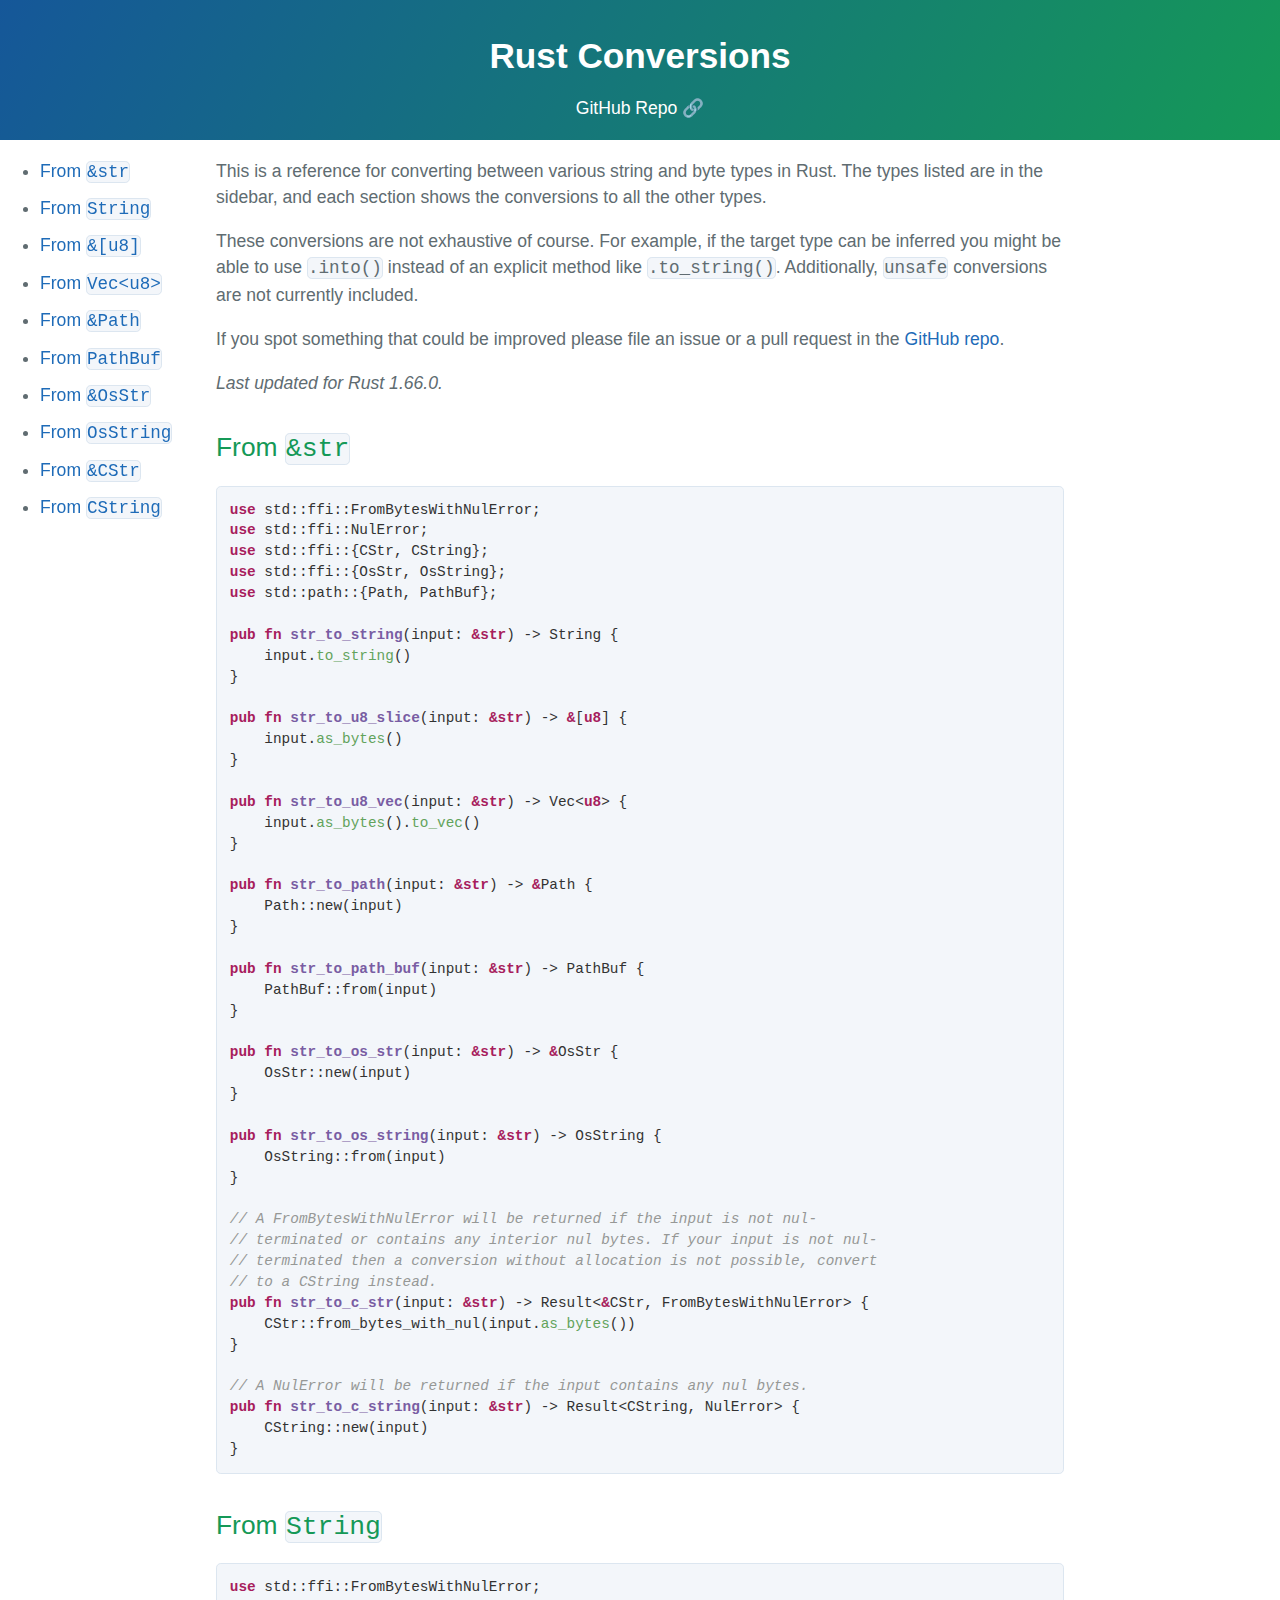
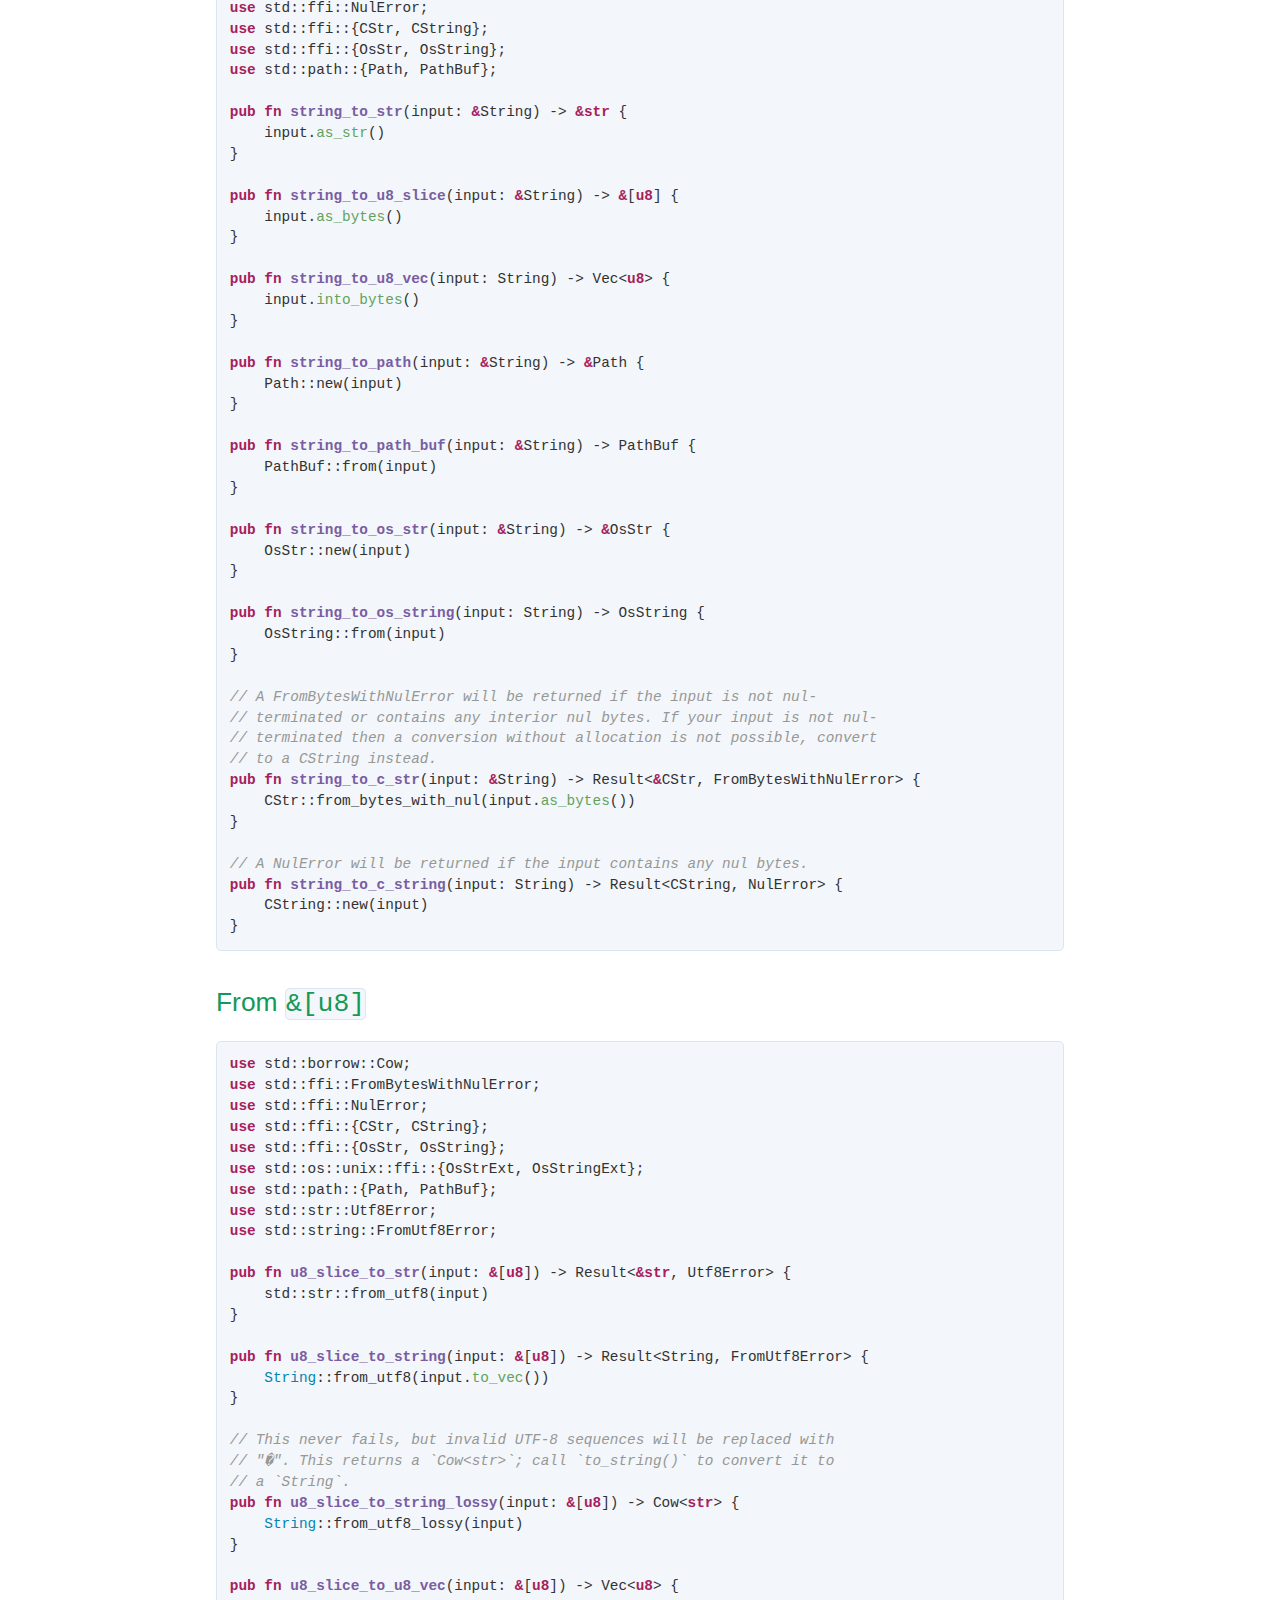
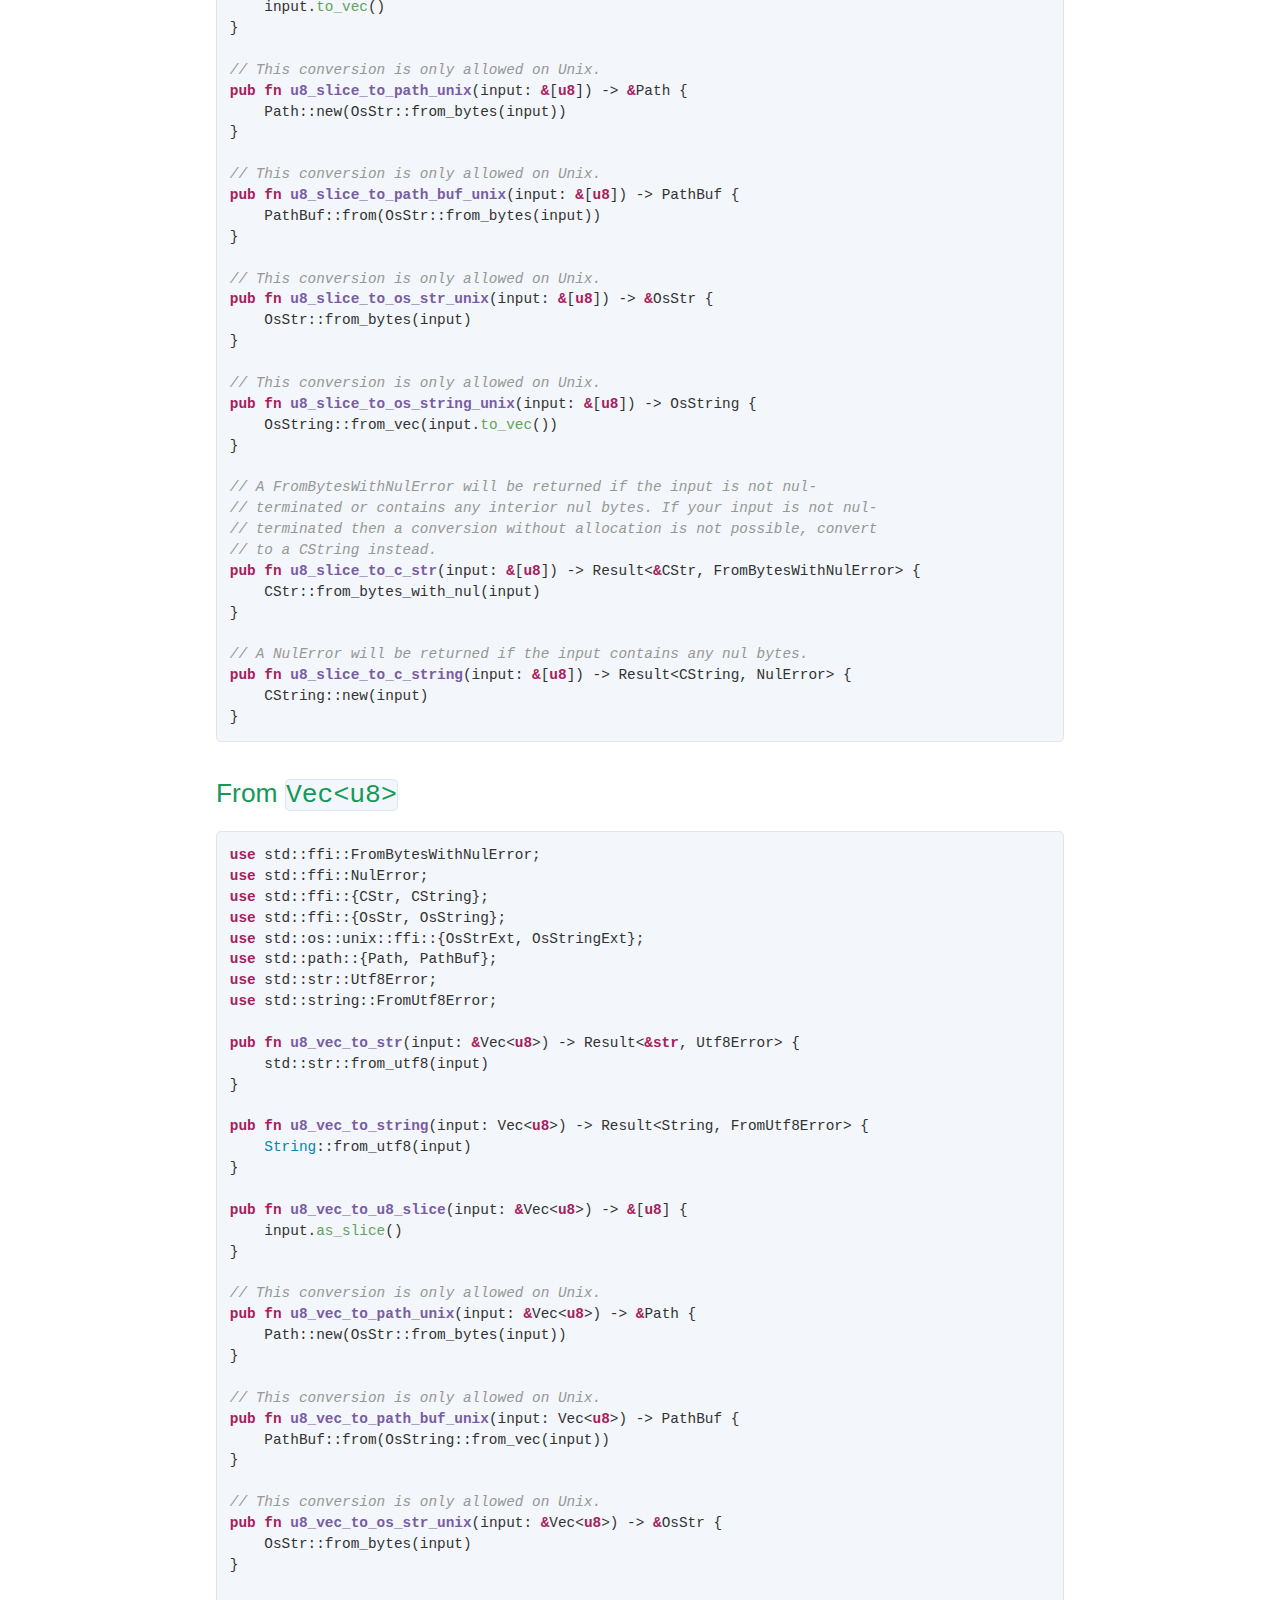
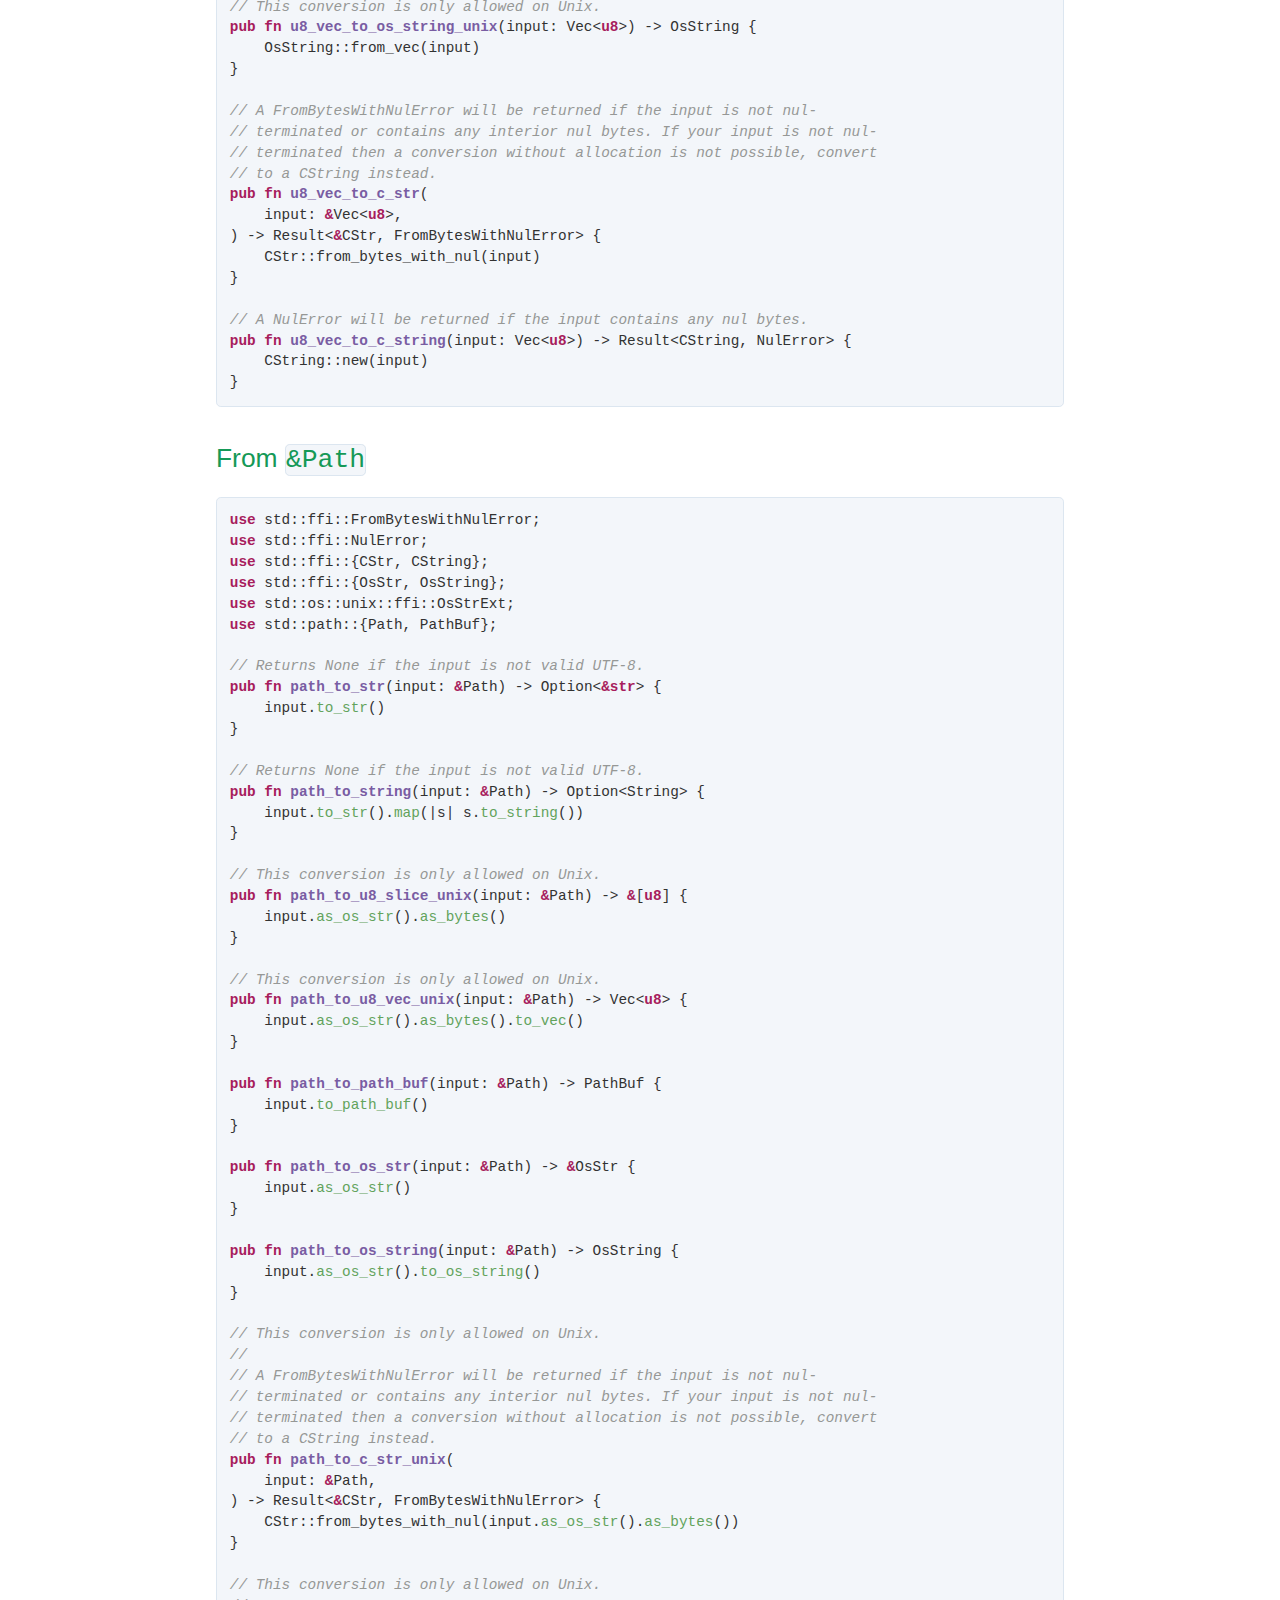
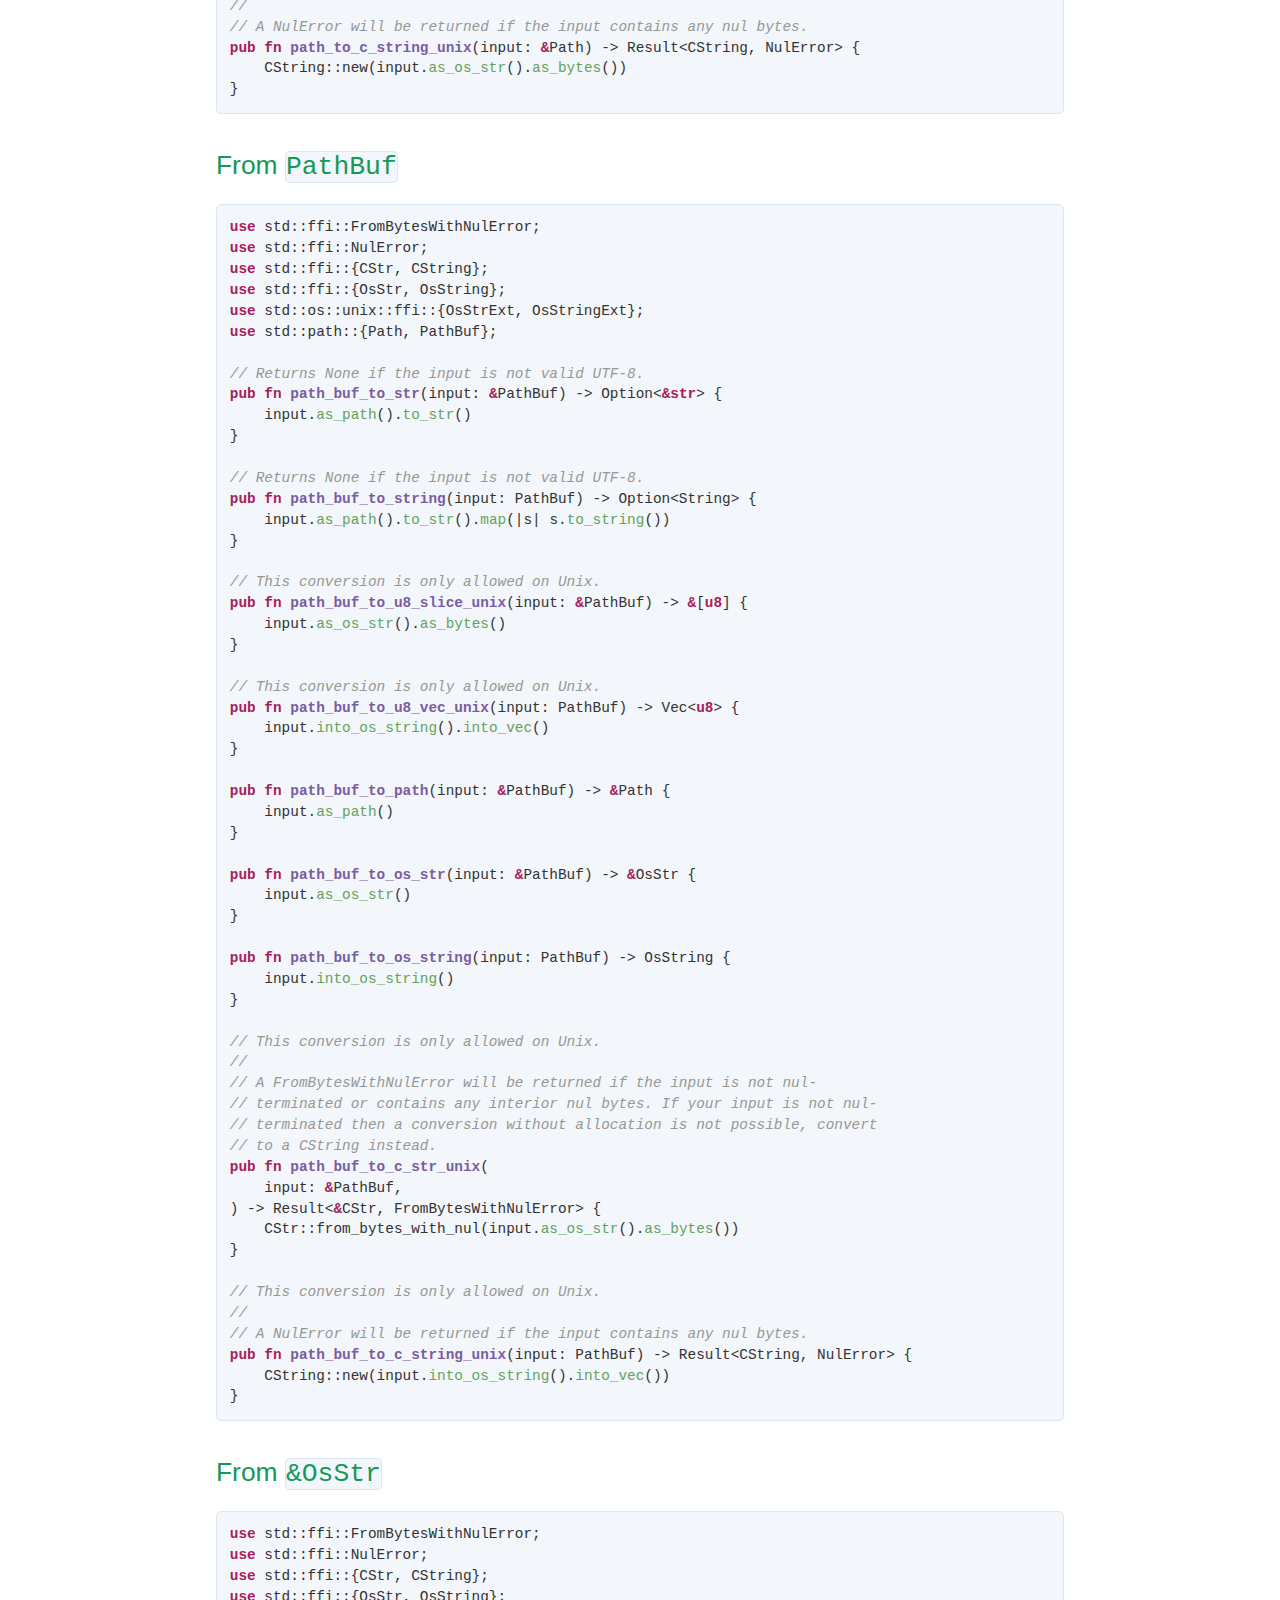
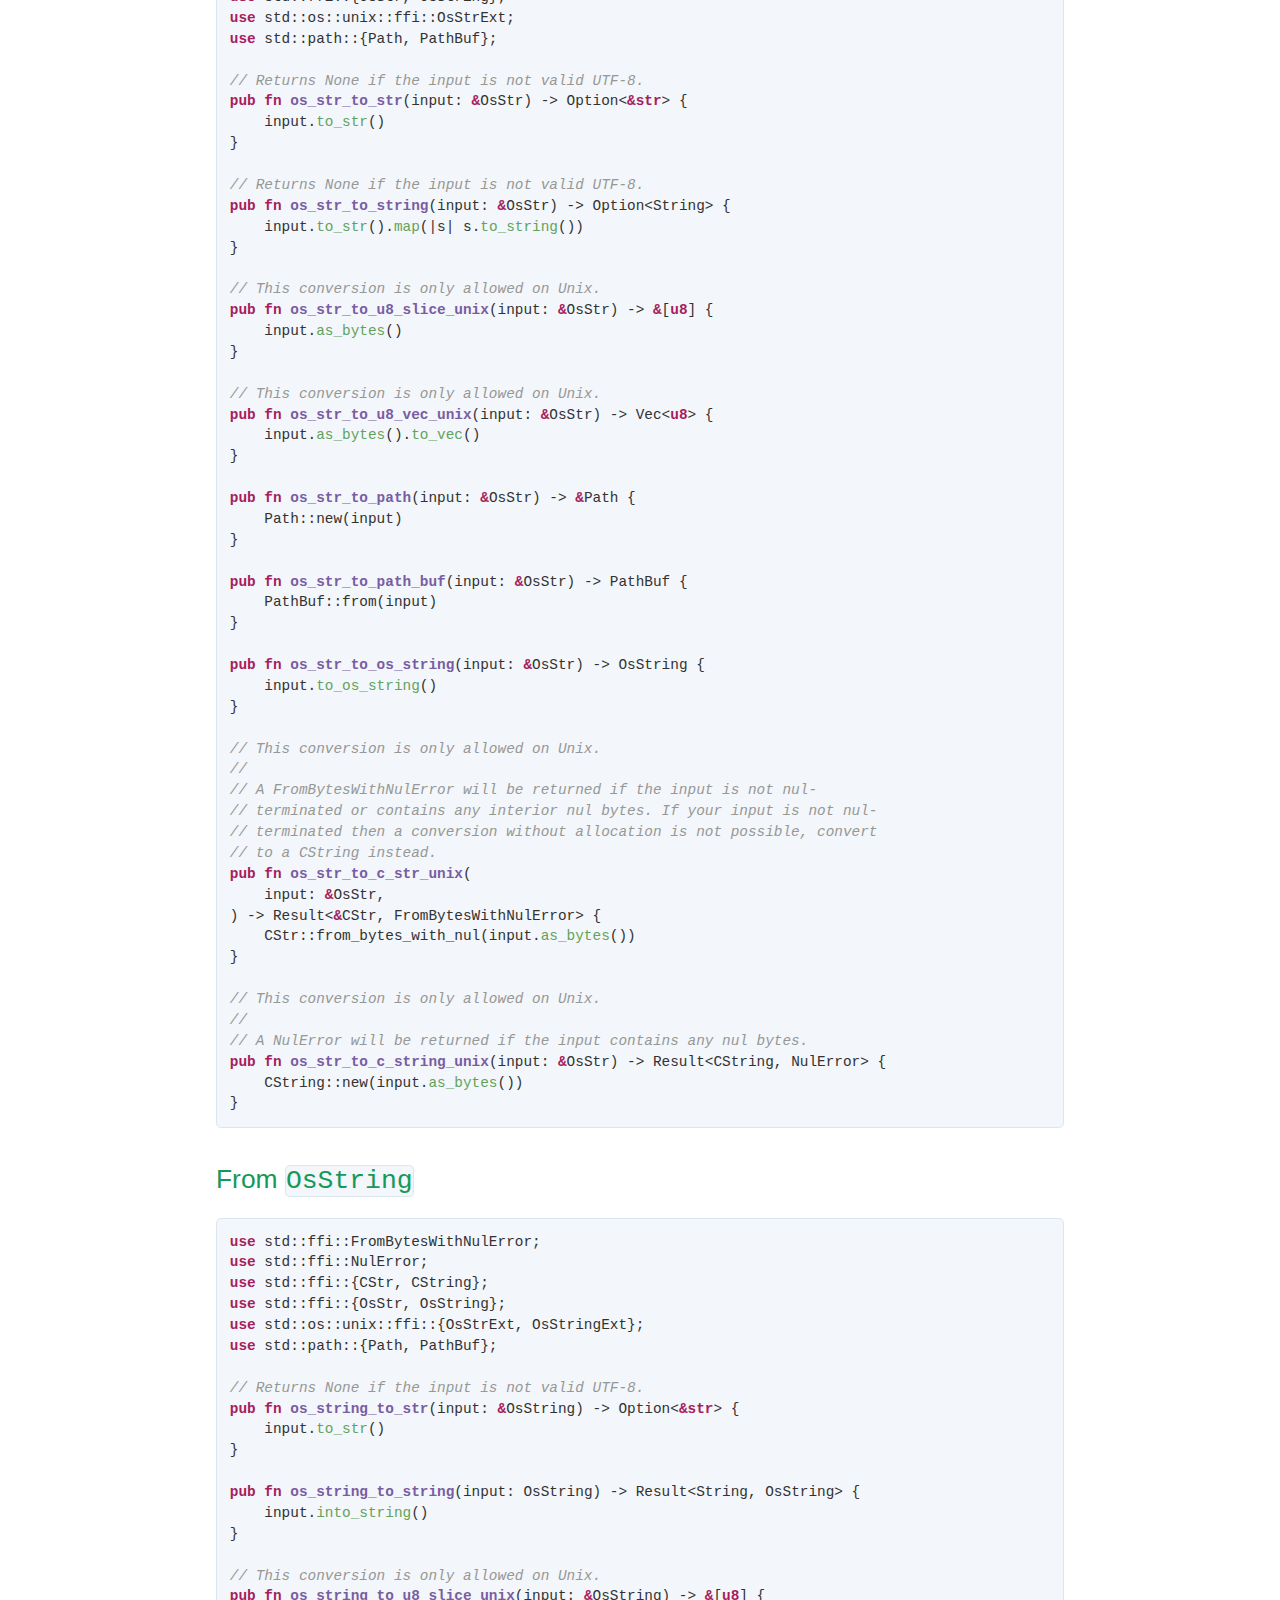
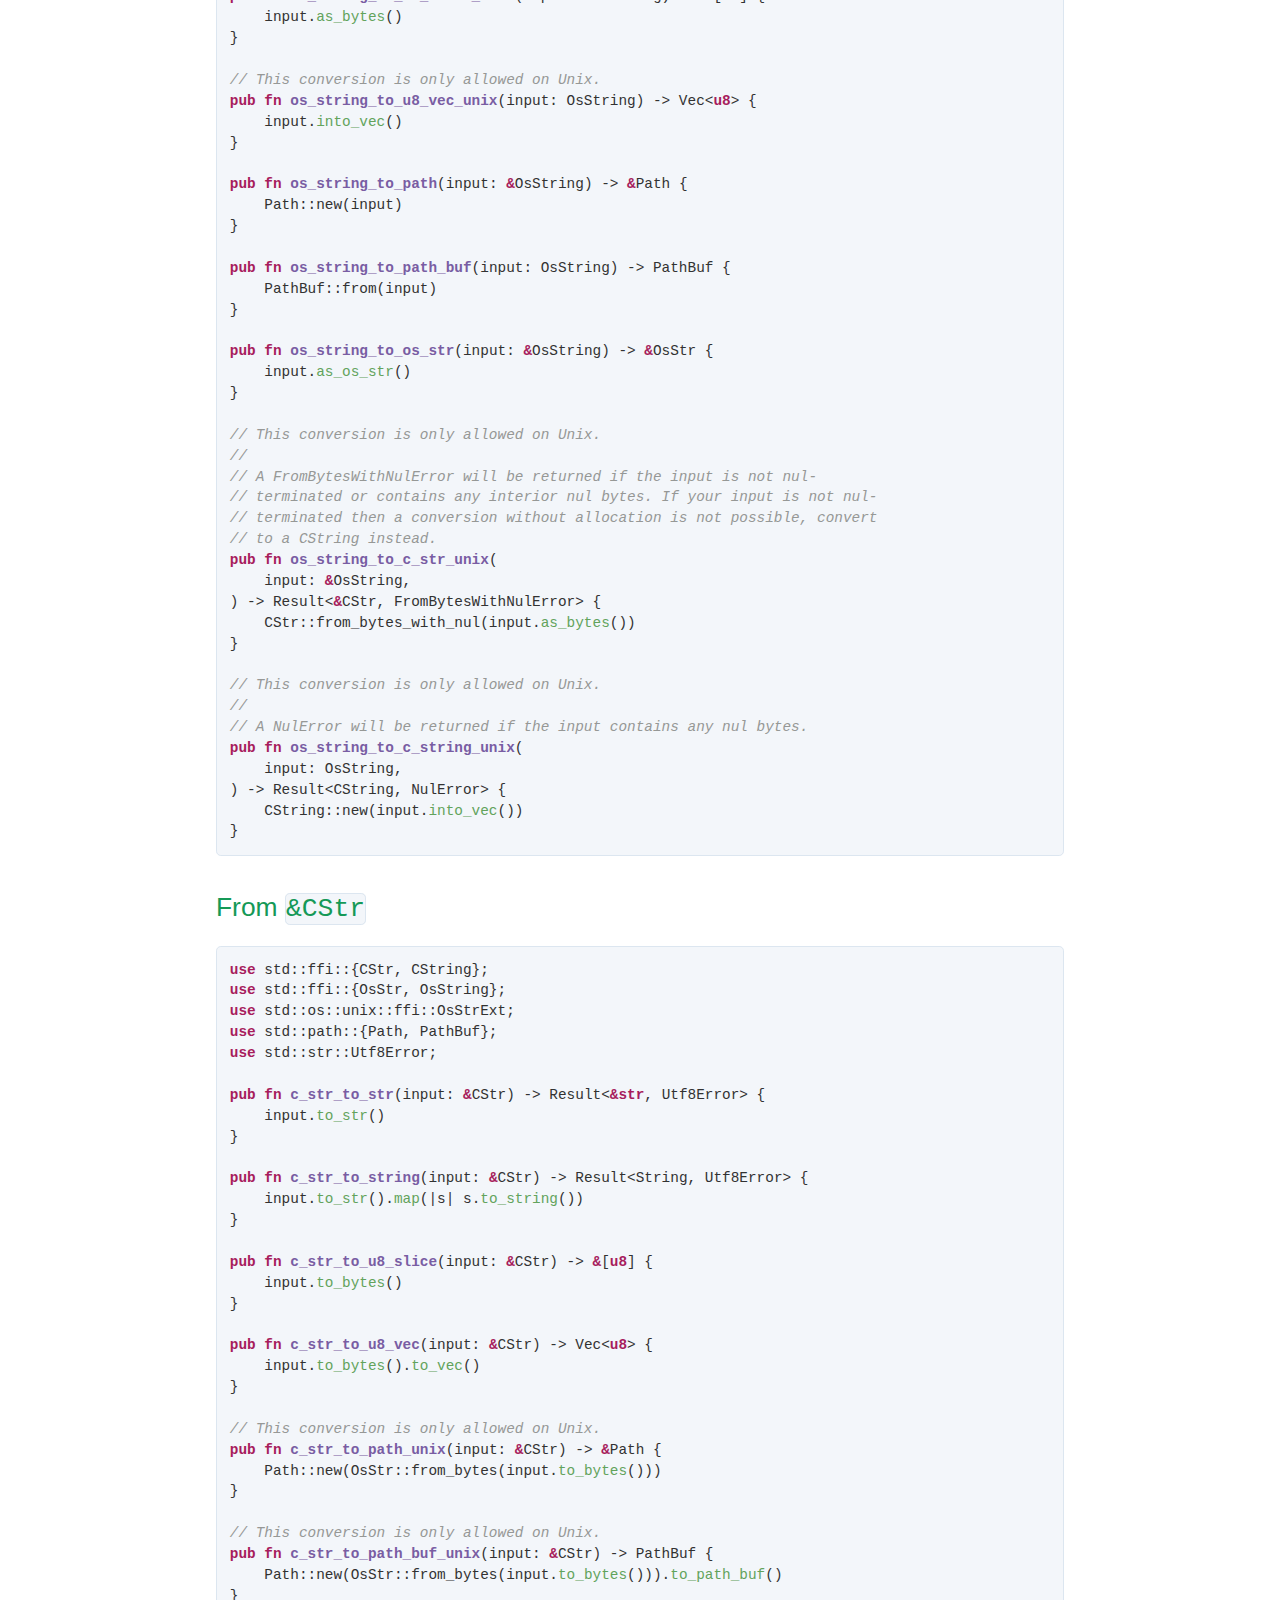
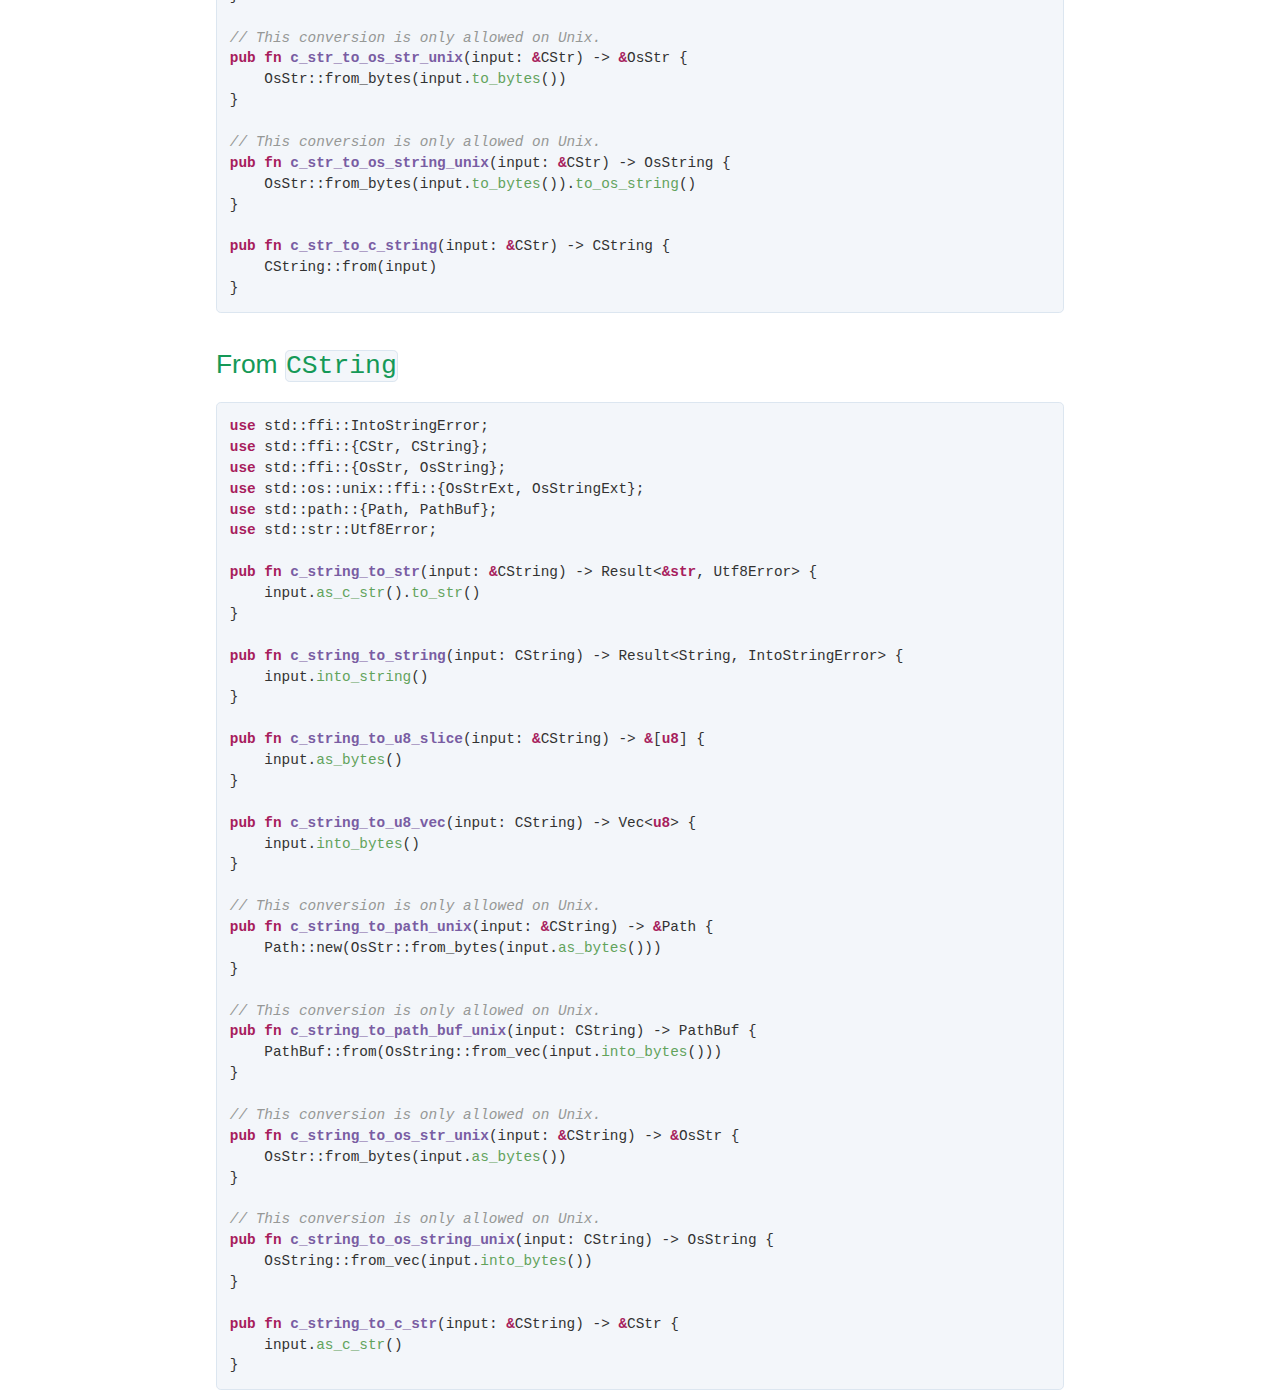
==== commit dff99f0b: "Add note for rustc version" ====
--- a/docs/index.html
+++ b/docs/index.html
@@ -37,6 +37,8 @@
       the <a href="https://github.com/nicholasbishop/rust-conversions">GitHub
       repo</a>.</p>
 
+      <em>Last updated for Rust 1.66.0.</em>
+
       <a name=str><h2>From <code>&str</code></h2></a><pre style="background-color:#f3f6fa;">
 <span style="font-weight:bold;color:#a71d5d;">use </span><span style="color:#323232;">std::ffi::FromBytesWithNulError;
 </span><span style="font-weight:bold;color:#a71d5d;">use </span><span style="color:#323232;">std::ffi::NulError;
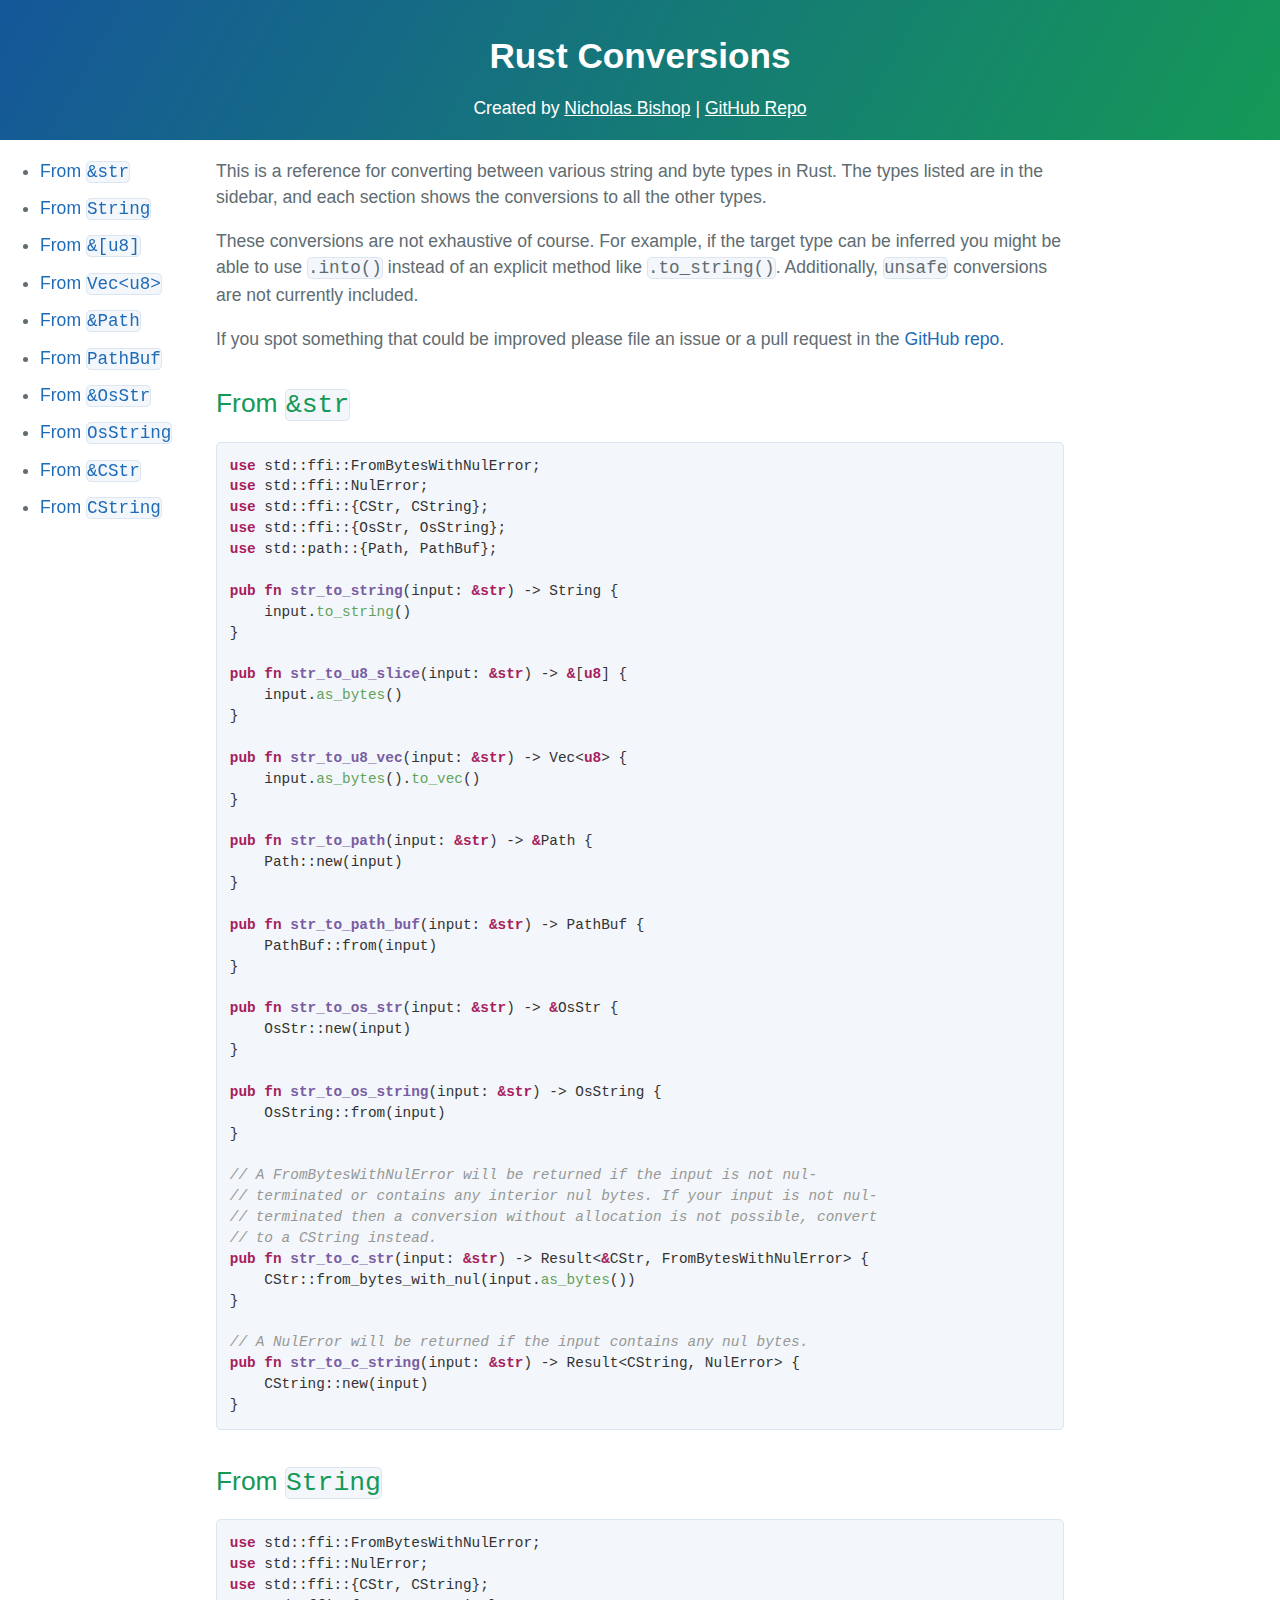
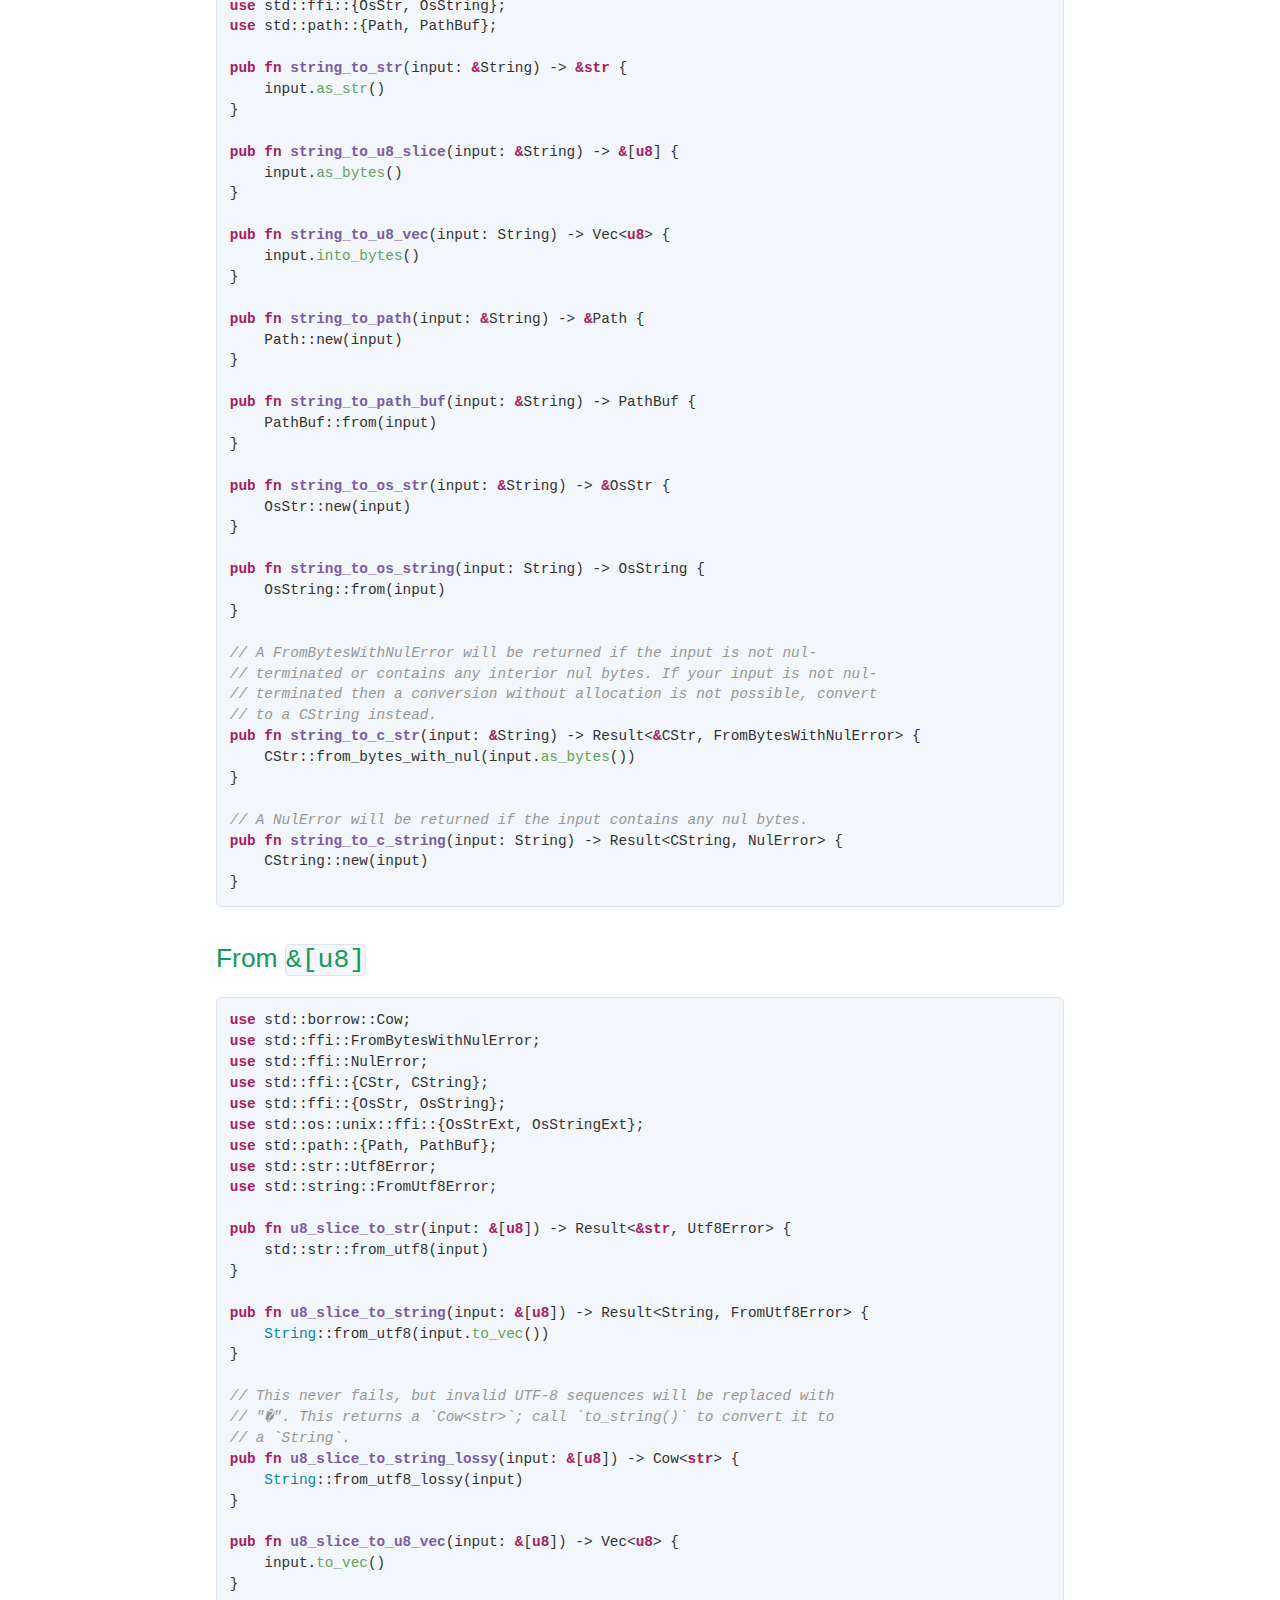
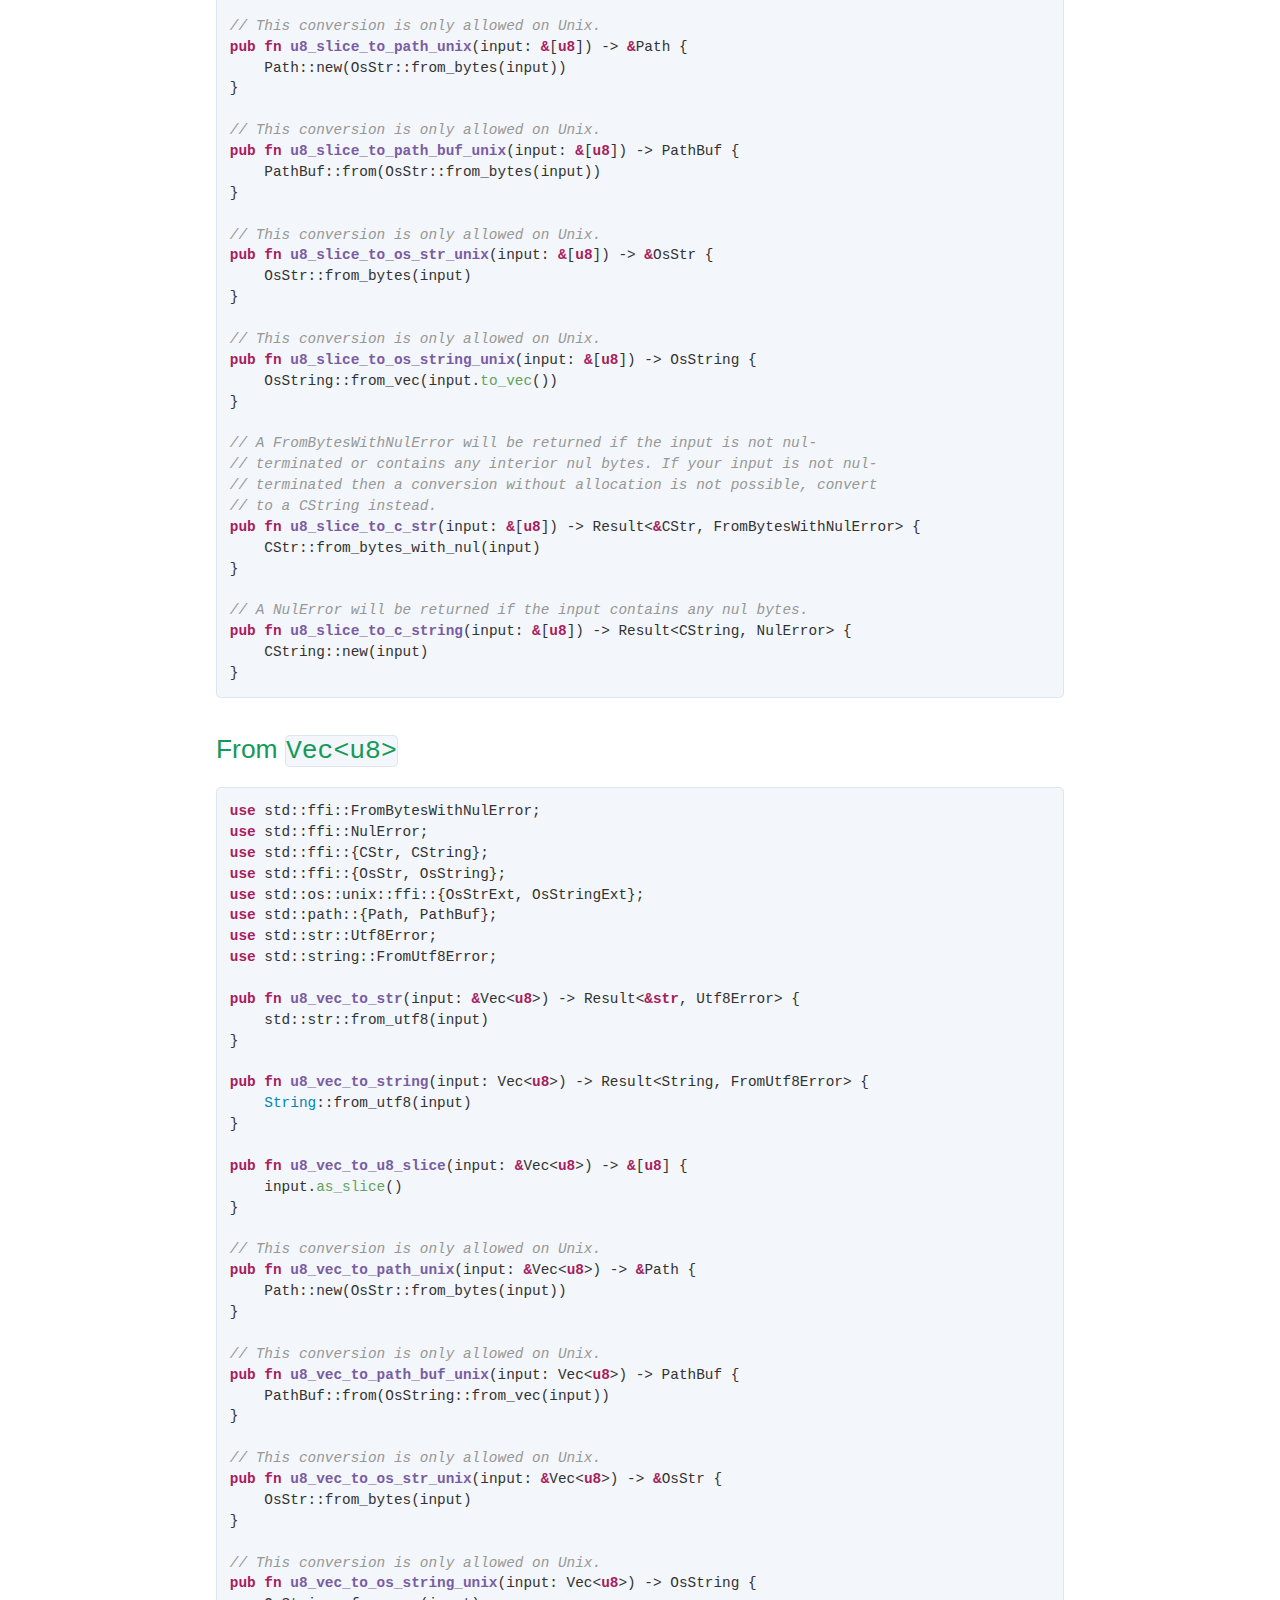
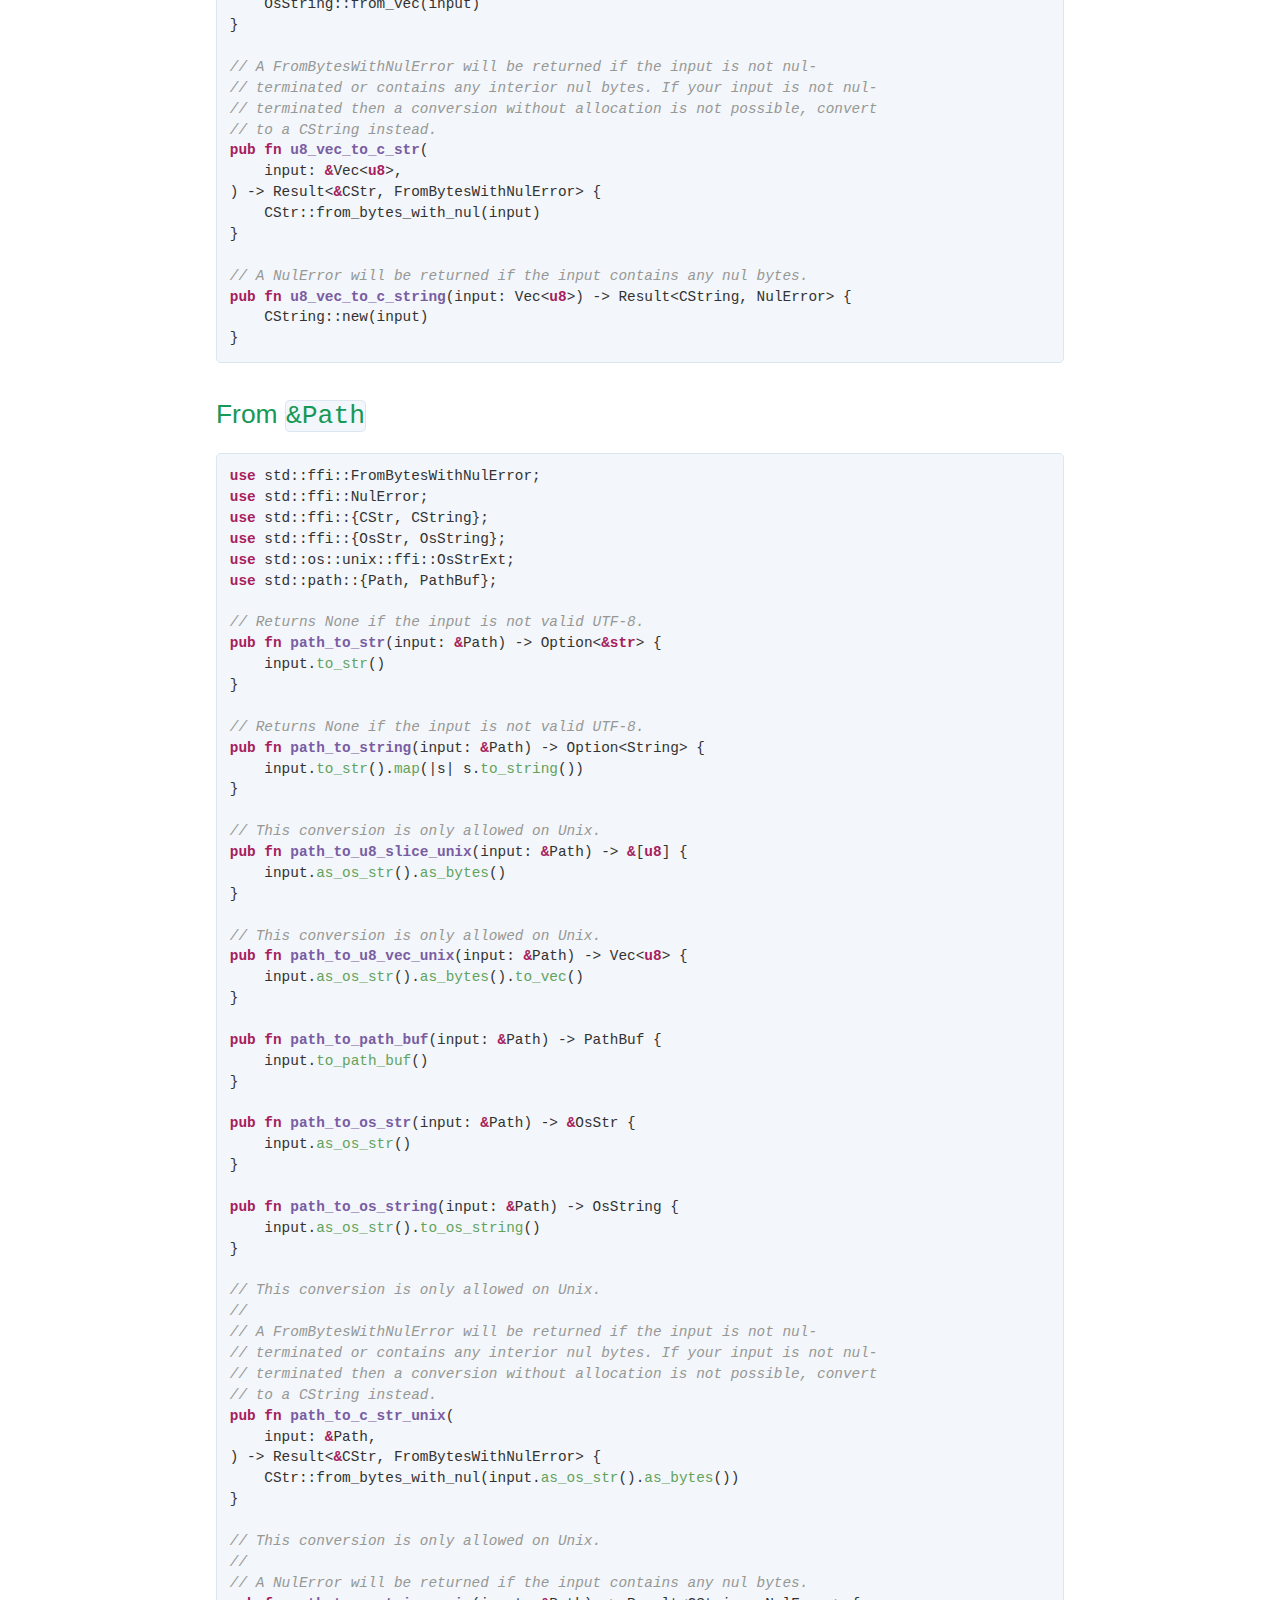
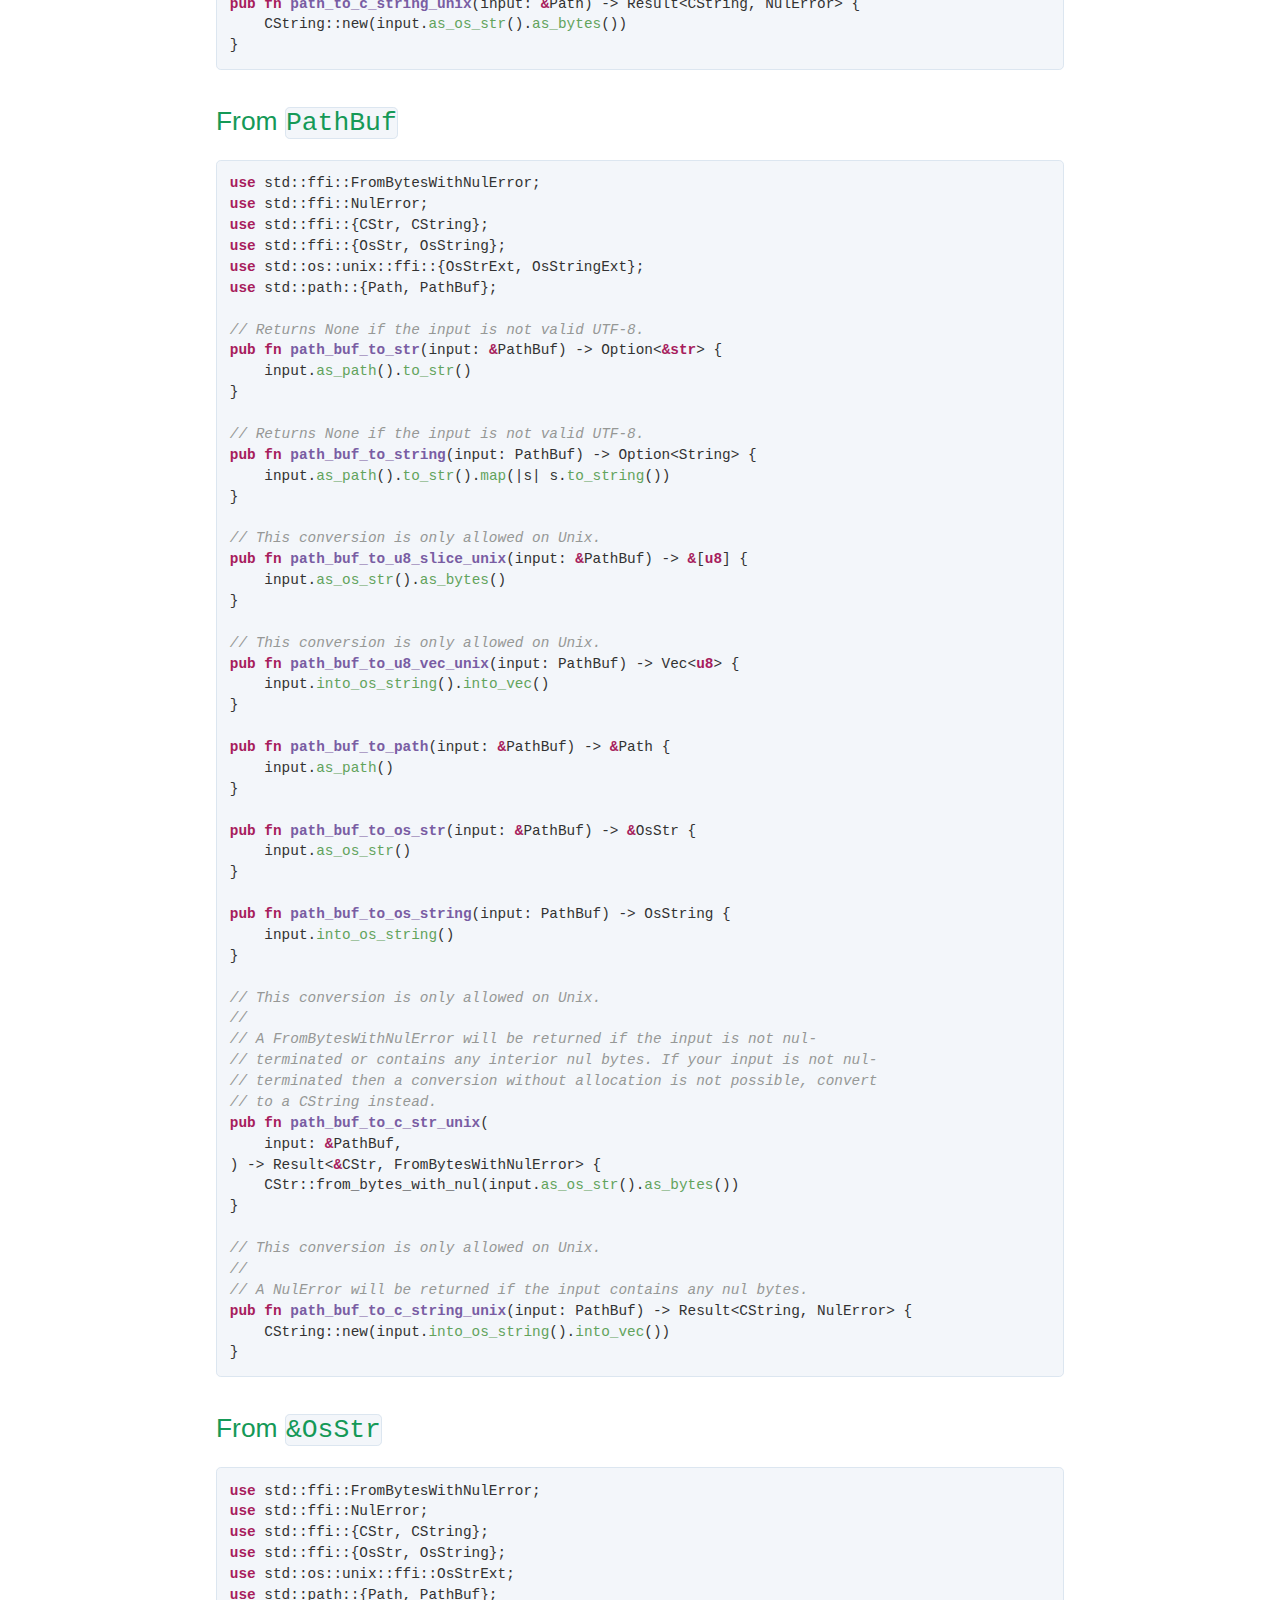
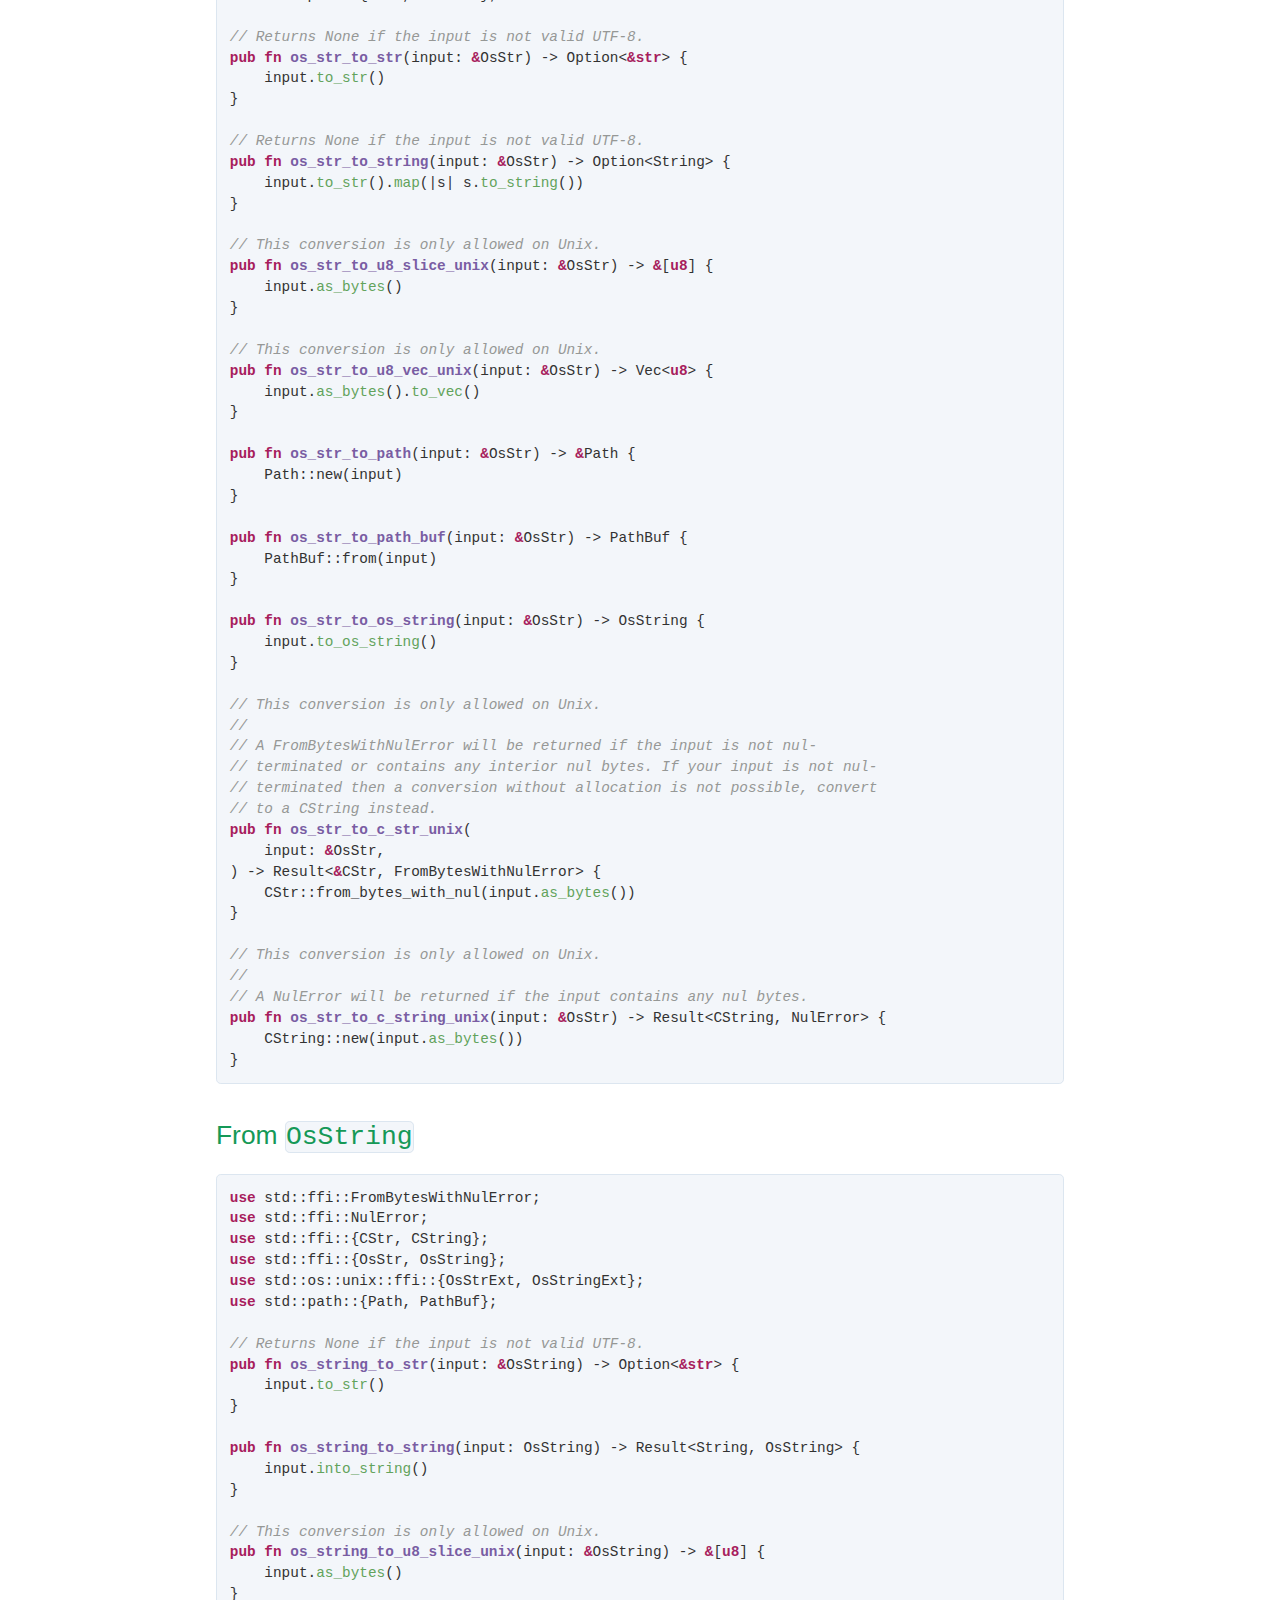
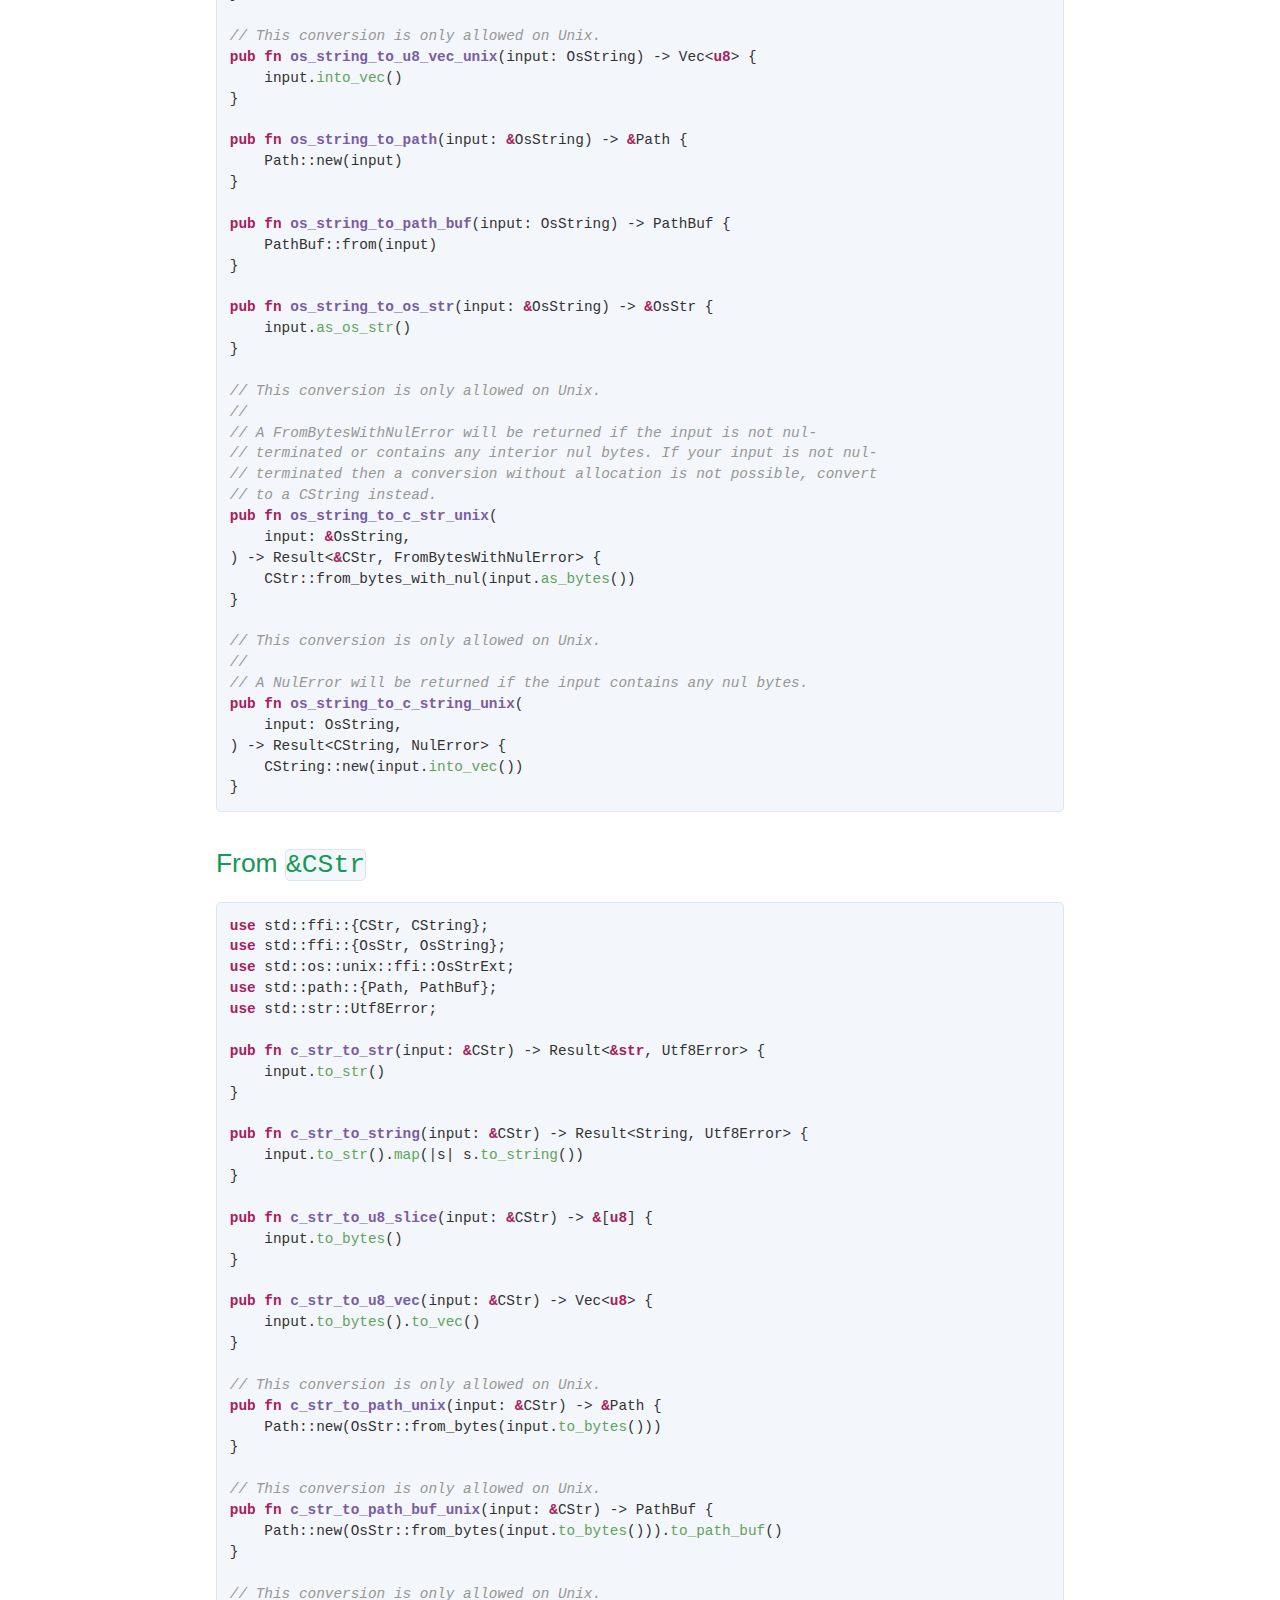
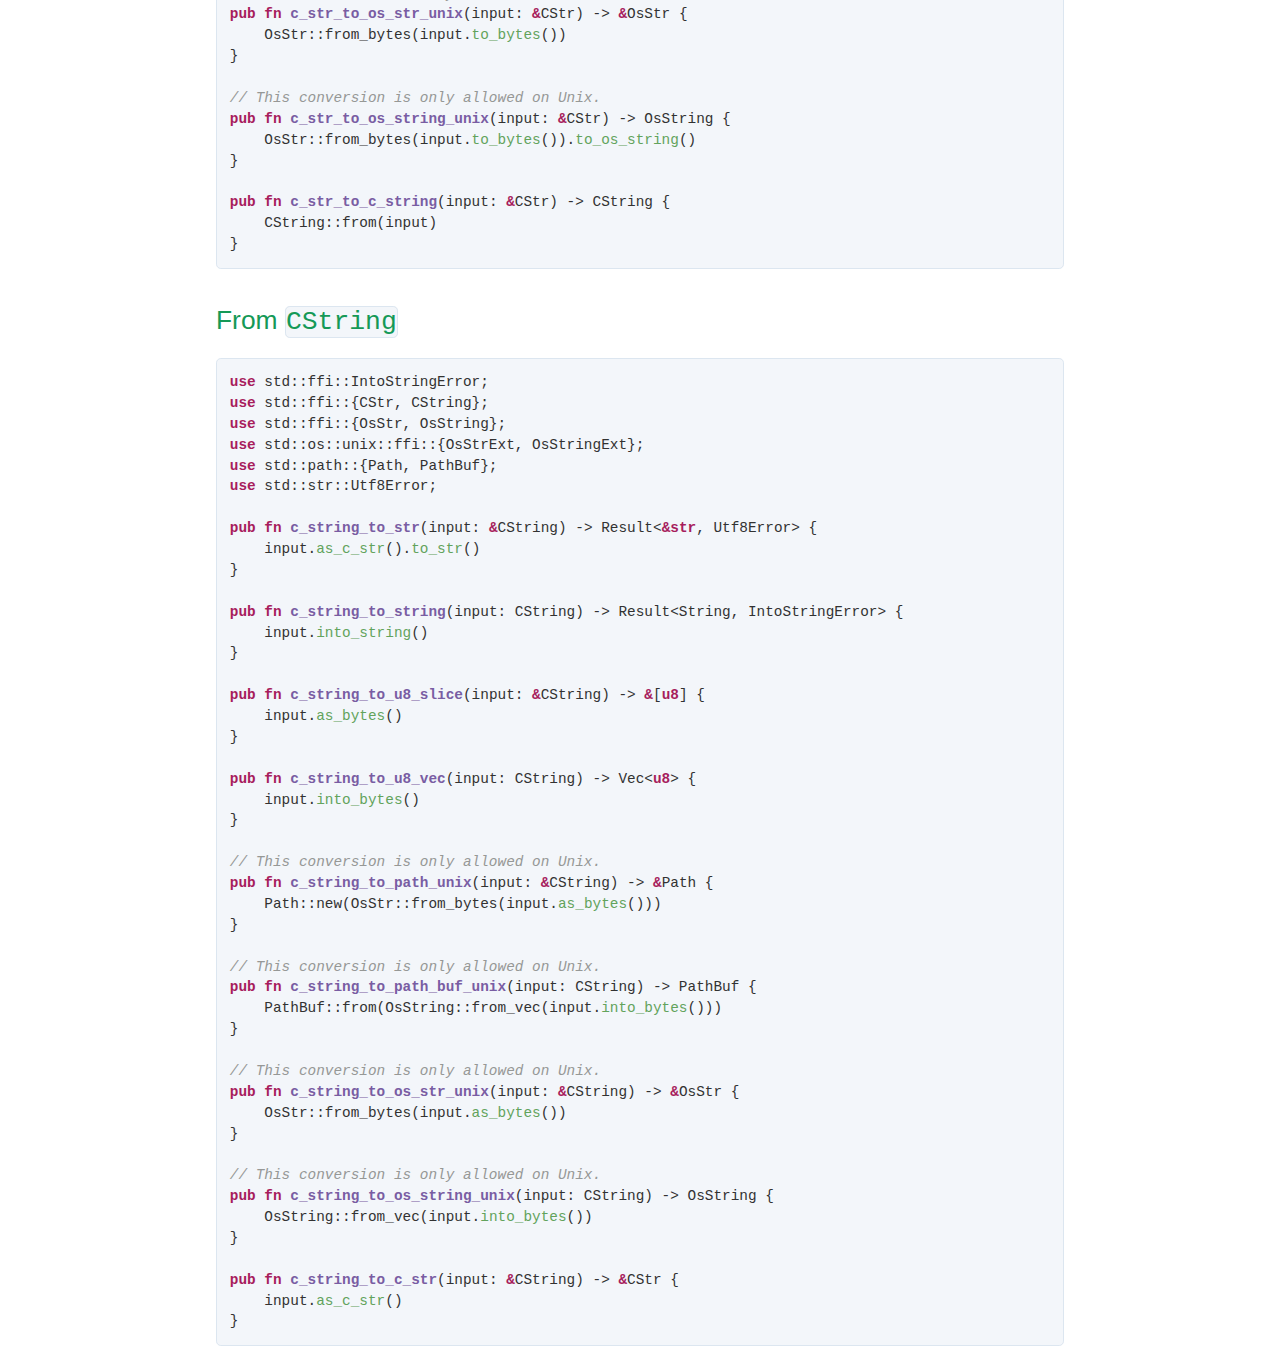
==== commit d7ef05f8: "Add author link" ====
--- a/docs/index.html
+++ b/docs/index.html
@@ -13,8 +13,10 @@
   <body>
     <div id="header">
       <h1>Rust Conversions</h1>
-      <a id="repo-link"
-         href="https://github.com/nicholasbishop/rust-conversions">GitHub Repo 🔗</a>
+      <span>
+        Created by <a href="https://nbishop.net">Nicholas Bishop</a> |
+        <a href="https://github.com/nicholasbishop/rust-conversions">GitHub Repo</a>
+      </span>
     </div>
     <div id="nav">
       <div id="nav-inner">
@@ -37,8 +39,6 @@
       the <a href="https://github.com/nicholasbishop/rust-conversions">GitHub
       repo</a>.</p>
 
-      <em>Last updated for Rust 1.66.0.</em>
-
       <a name=str><h2>From <code>&str</code></h2></a><pre style="background-color:#f3f6fa;">
 <span style="font-weight:bold;color:#a71d5d;">use </span><span style="color:#323232;">std::ffi::FromBytesWithNulError;
 </span><span style="font-weight:bold;color:#a71d5d;">use </span><span style="color:#323232;">std::ffi::NulError;
--- a/docs/style.css
+++ b/docs/style.css
@@ -44,8 +44,14 @@
     outline: 0;
 }
 
-#repo-link {
+#header a {
     color: white;
+    text-decoration: underline;
+}
+
+#header a:hover {
+    color: #ccccff;
+    text-decoration: underline;
 }
 
 #header {
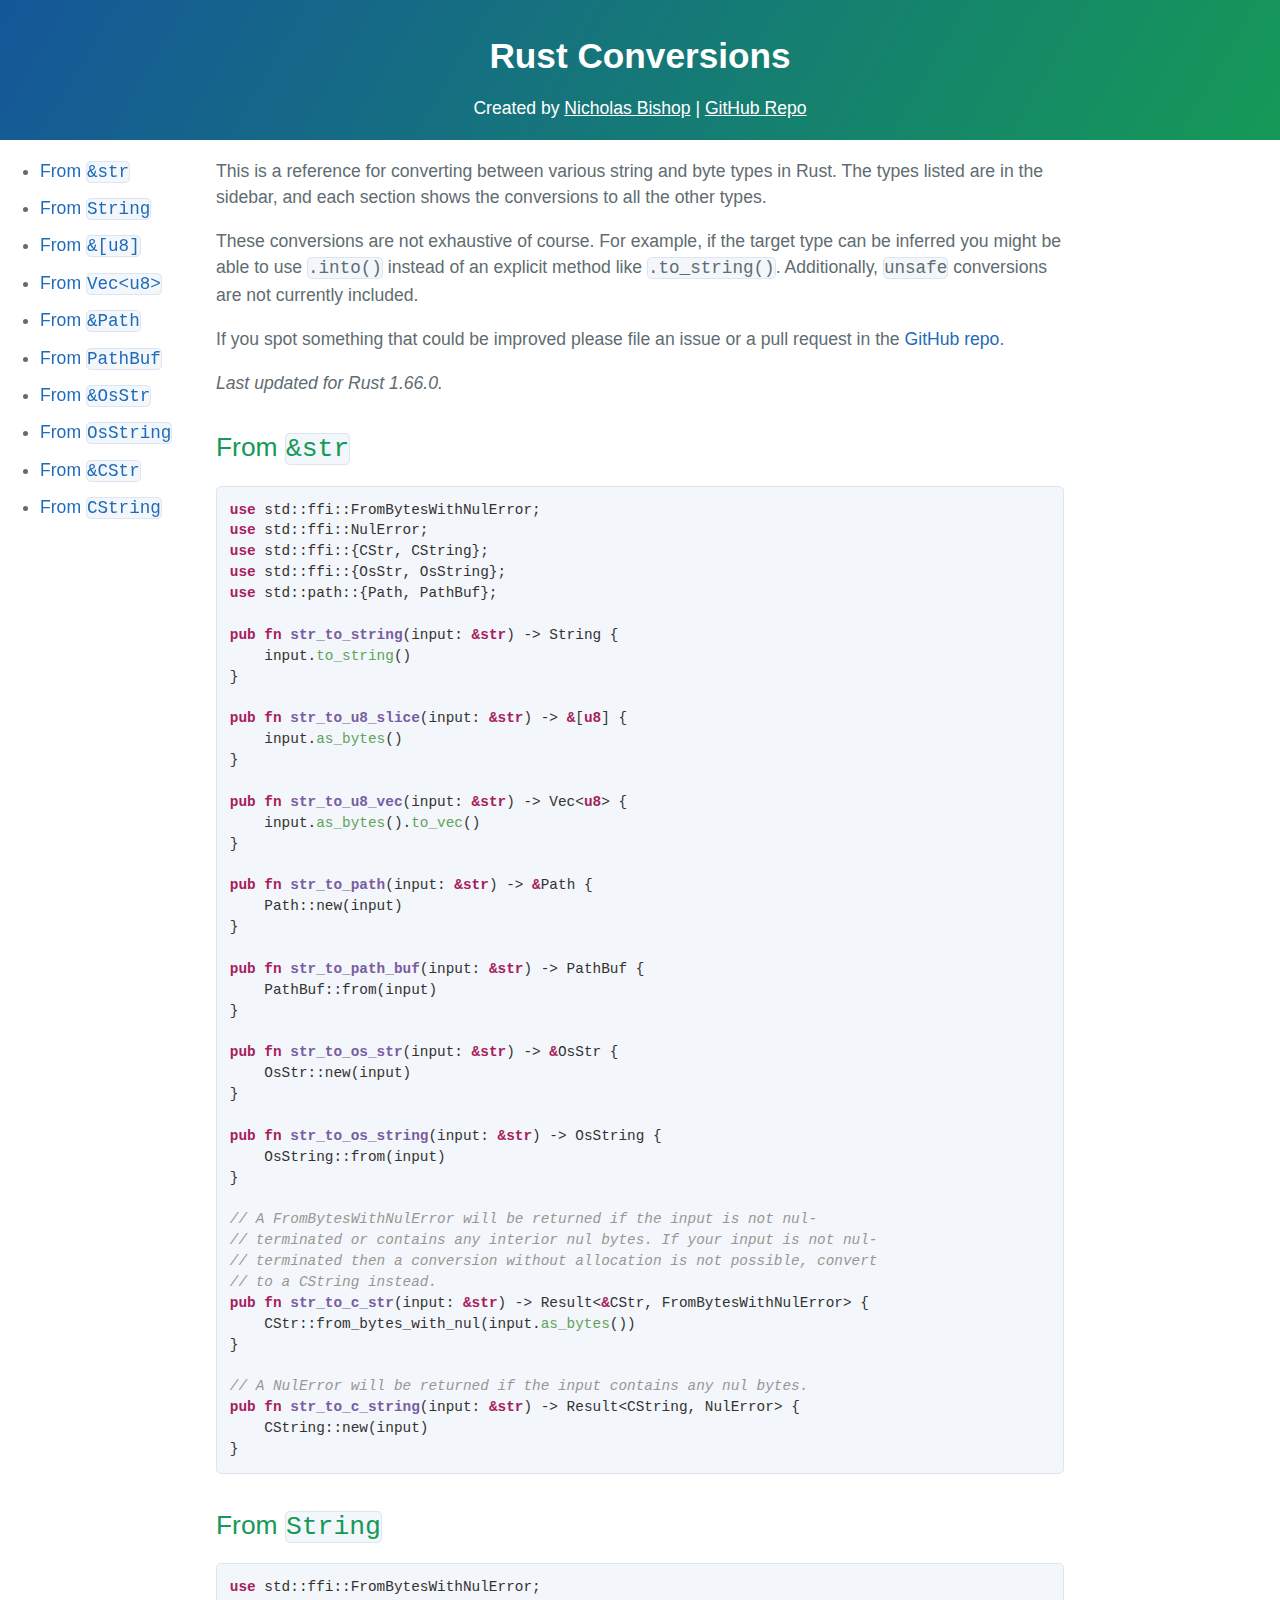
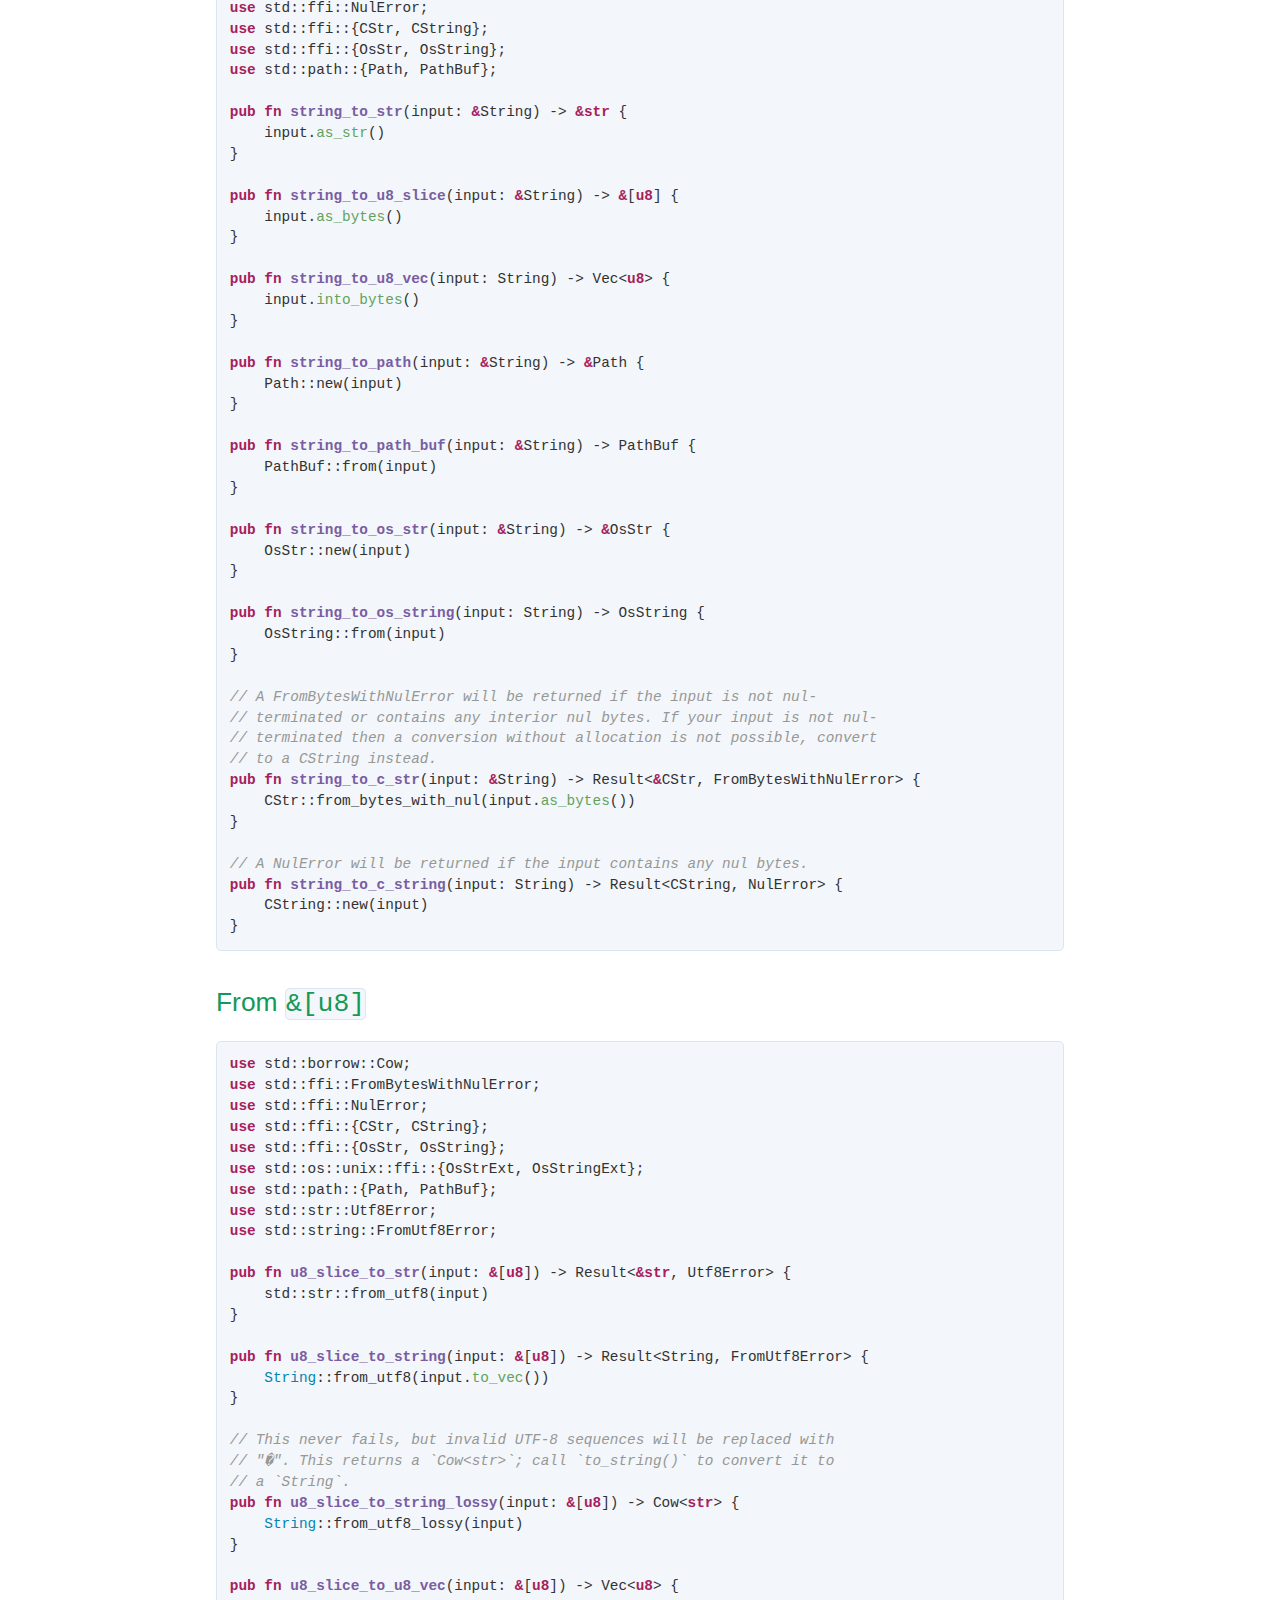
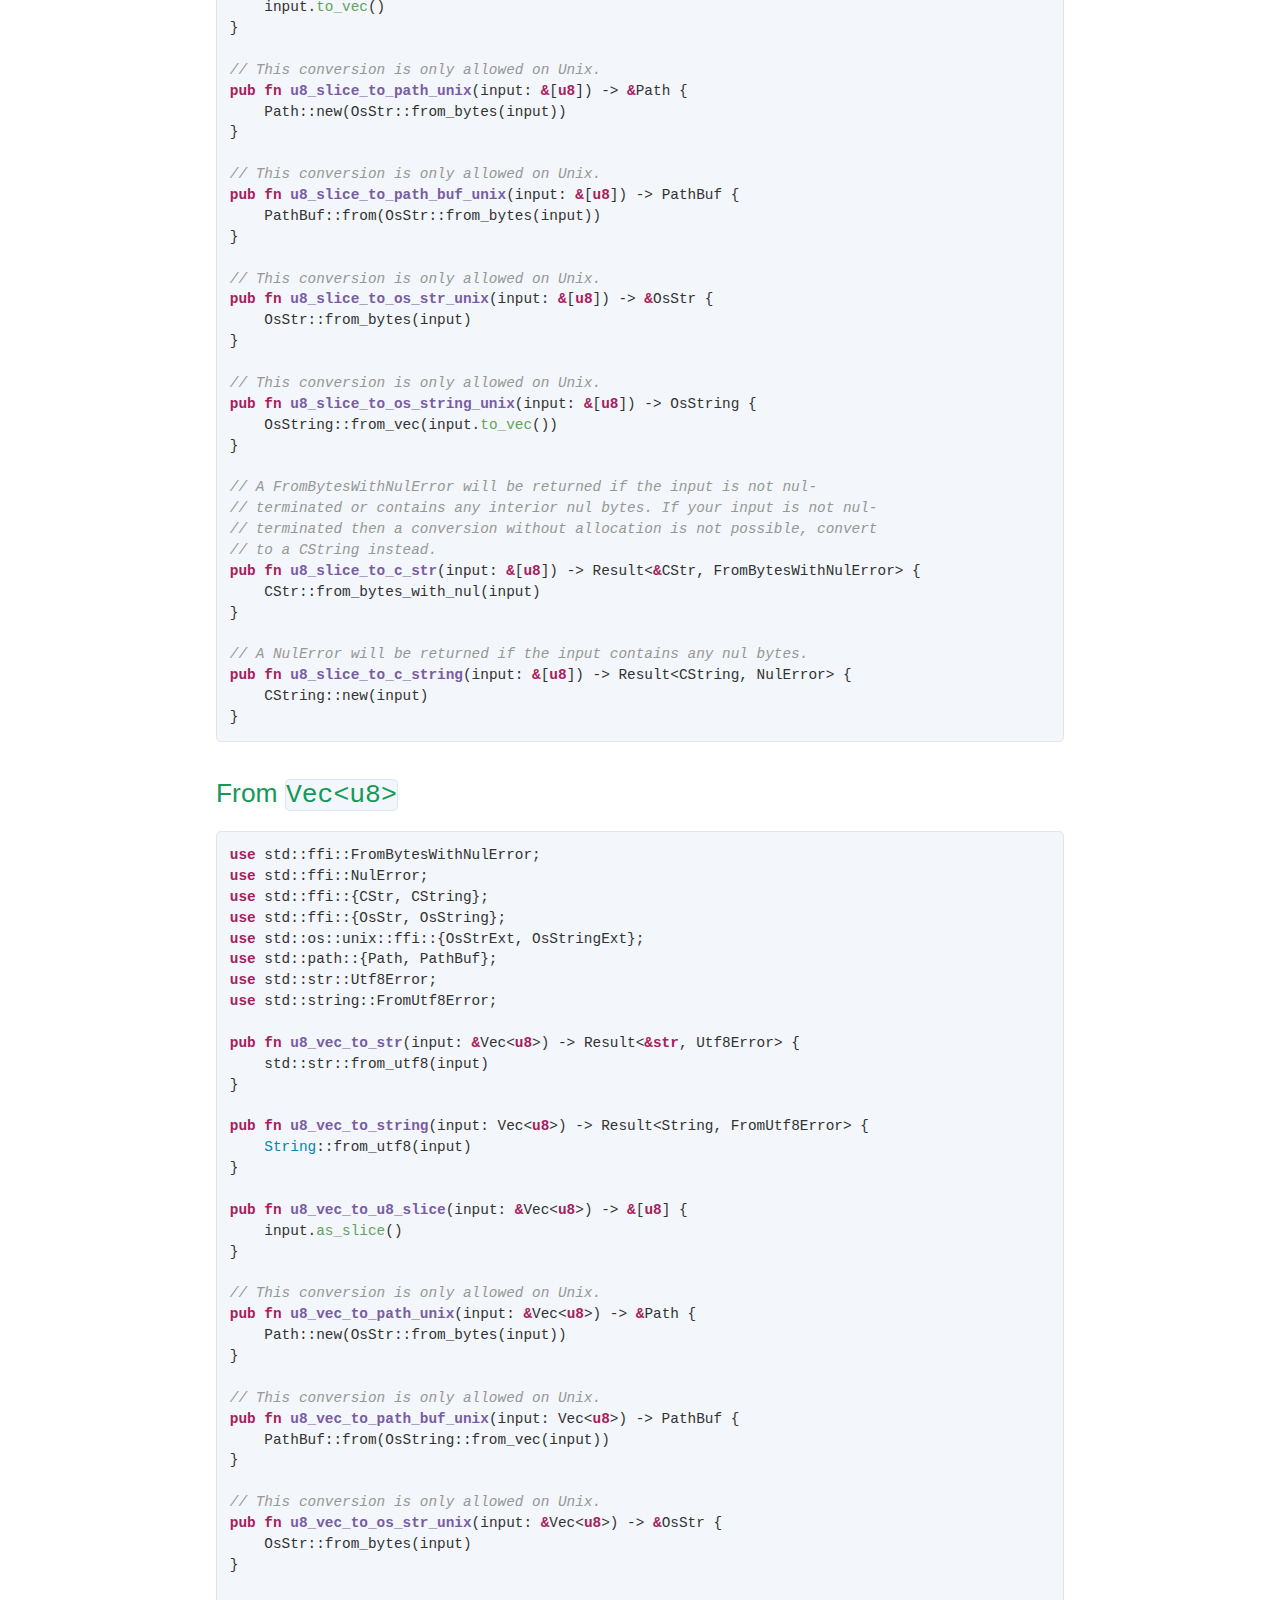
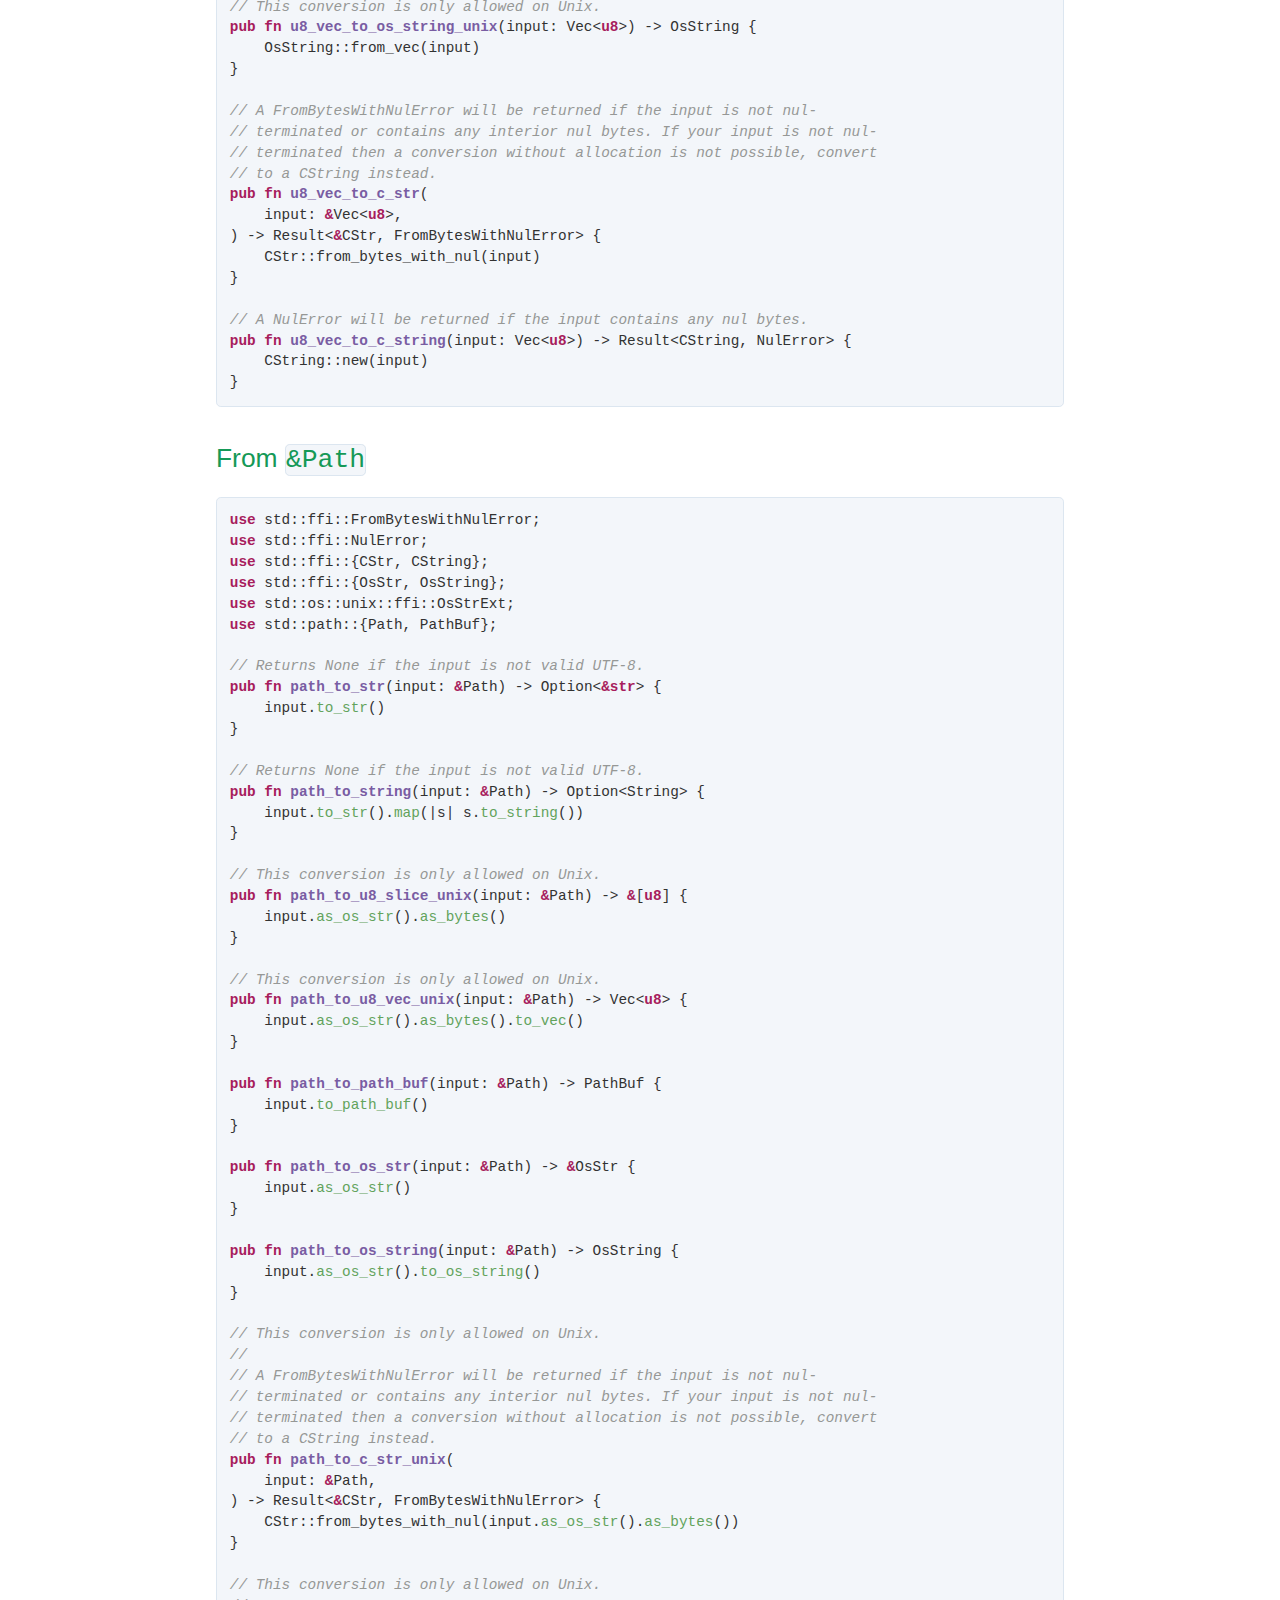
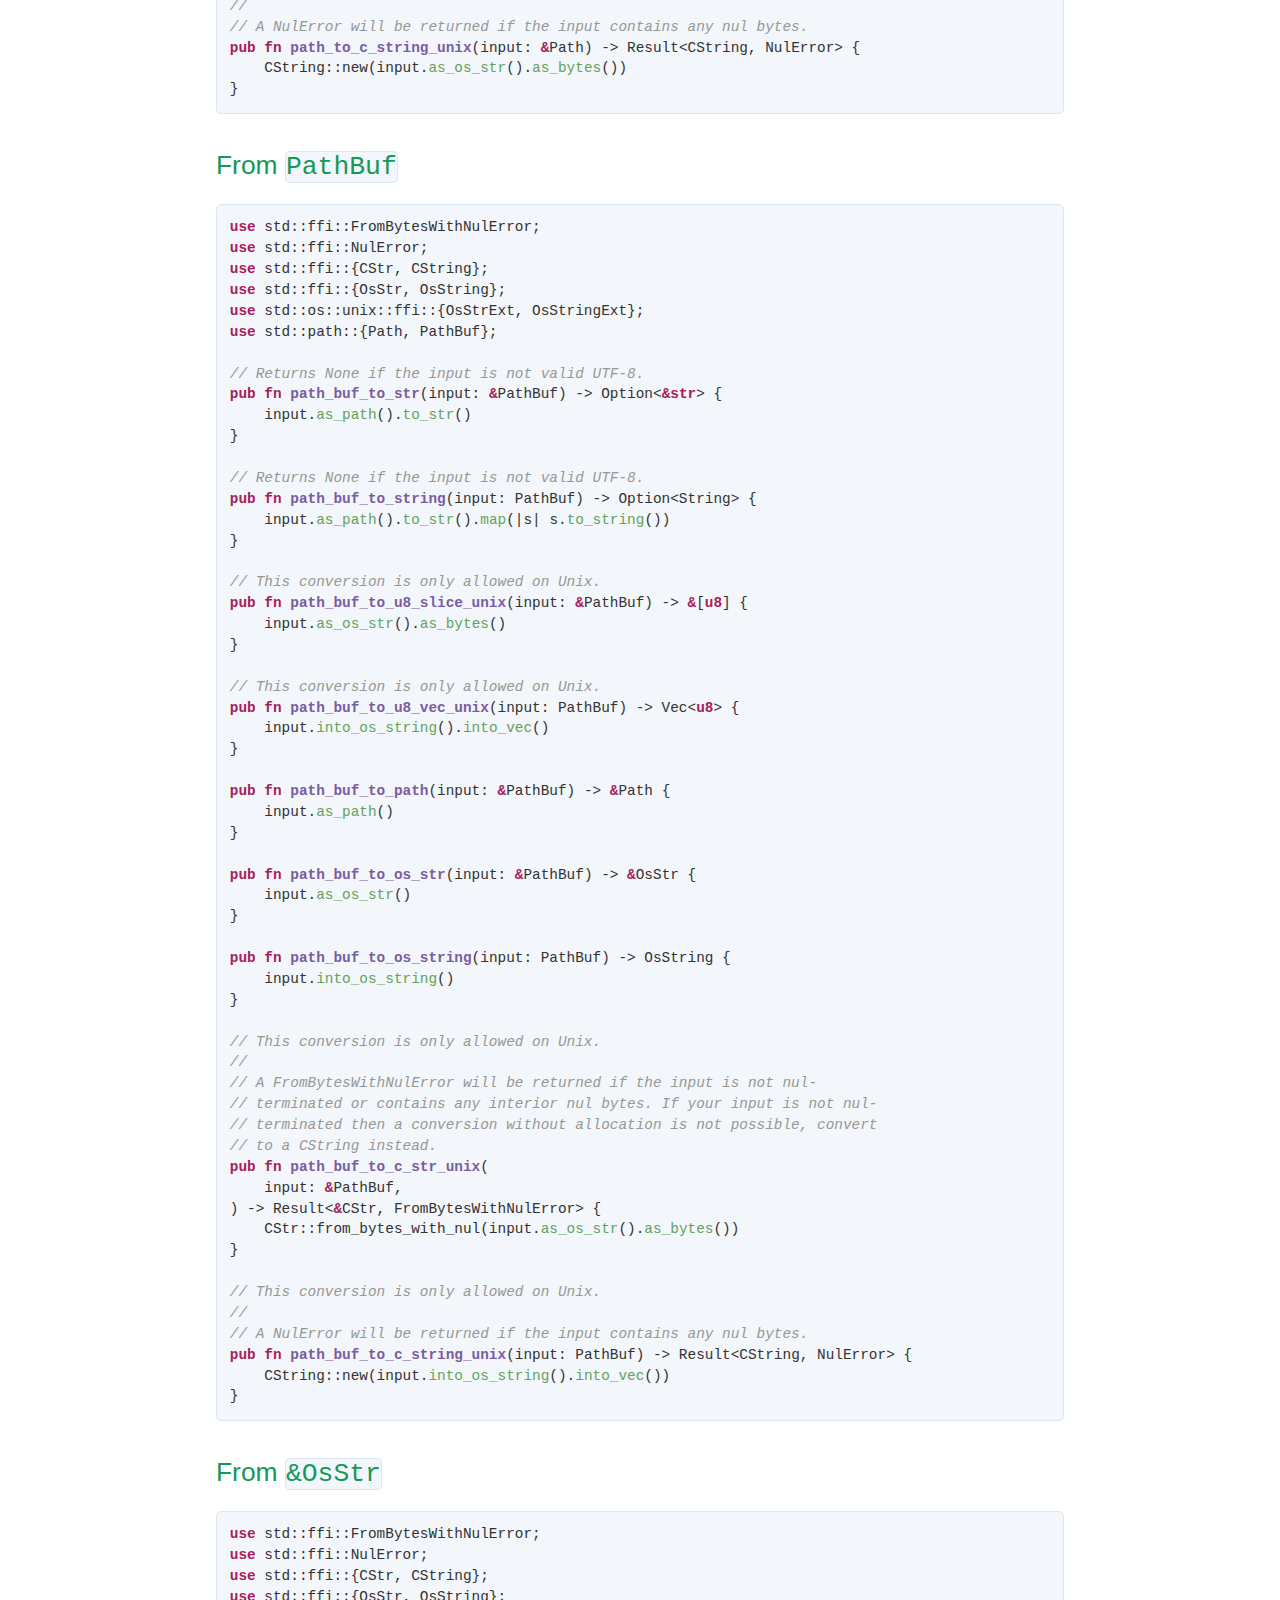
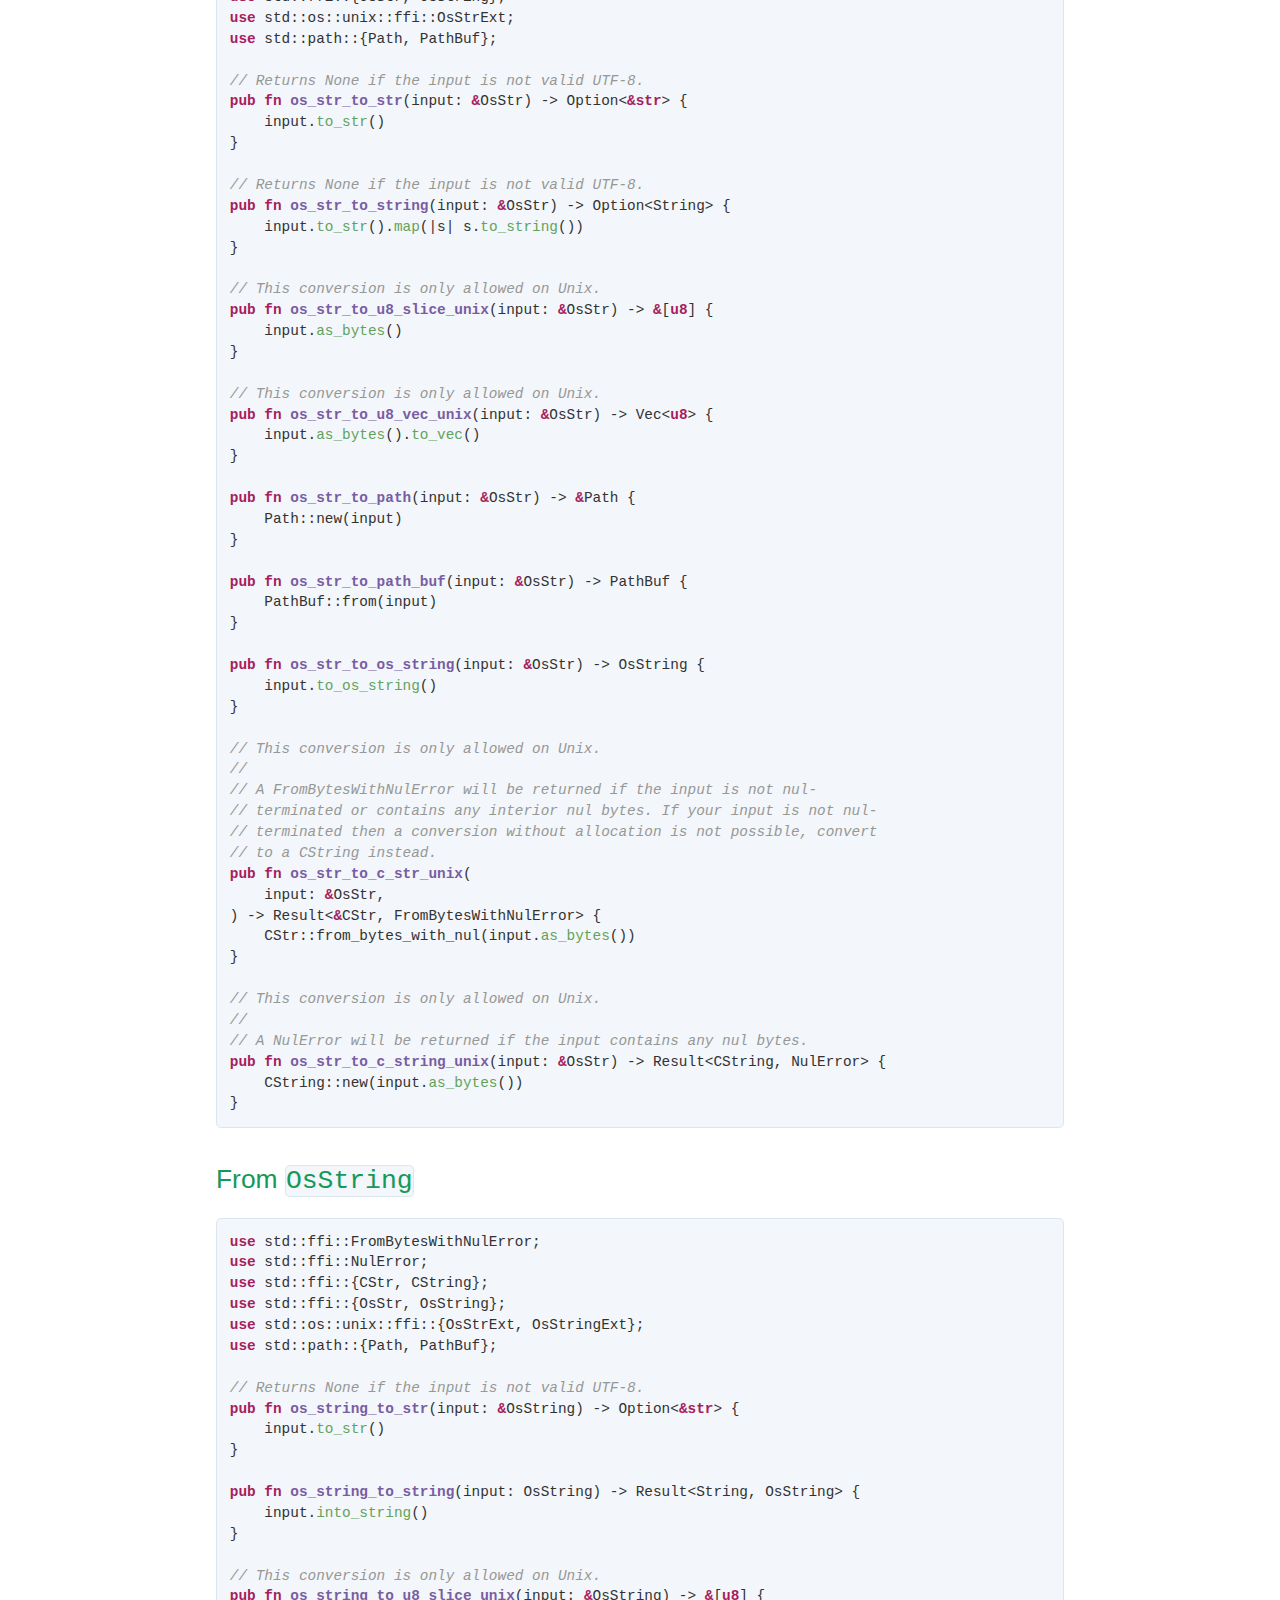
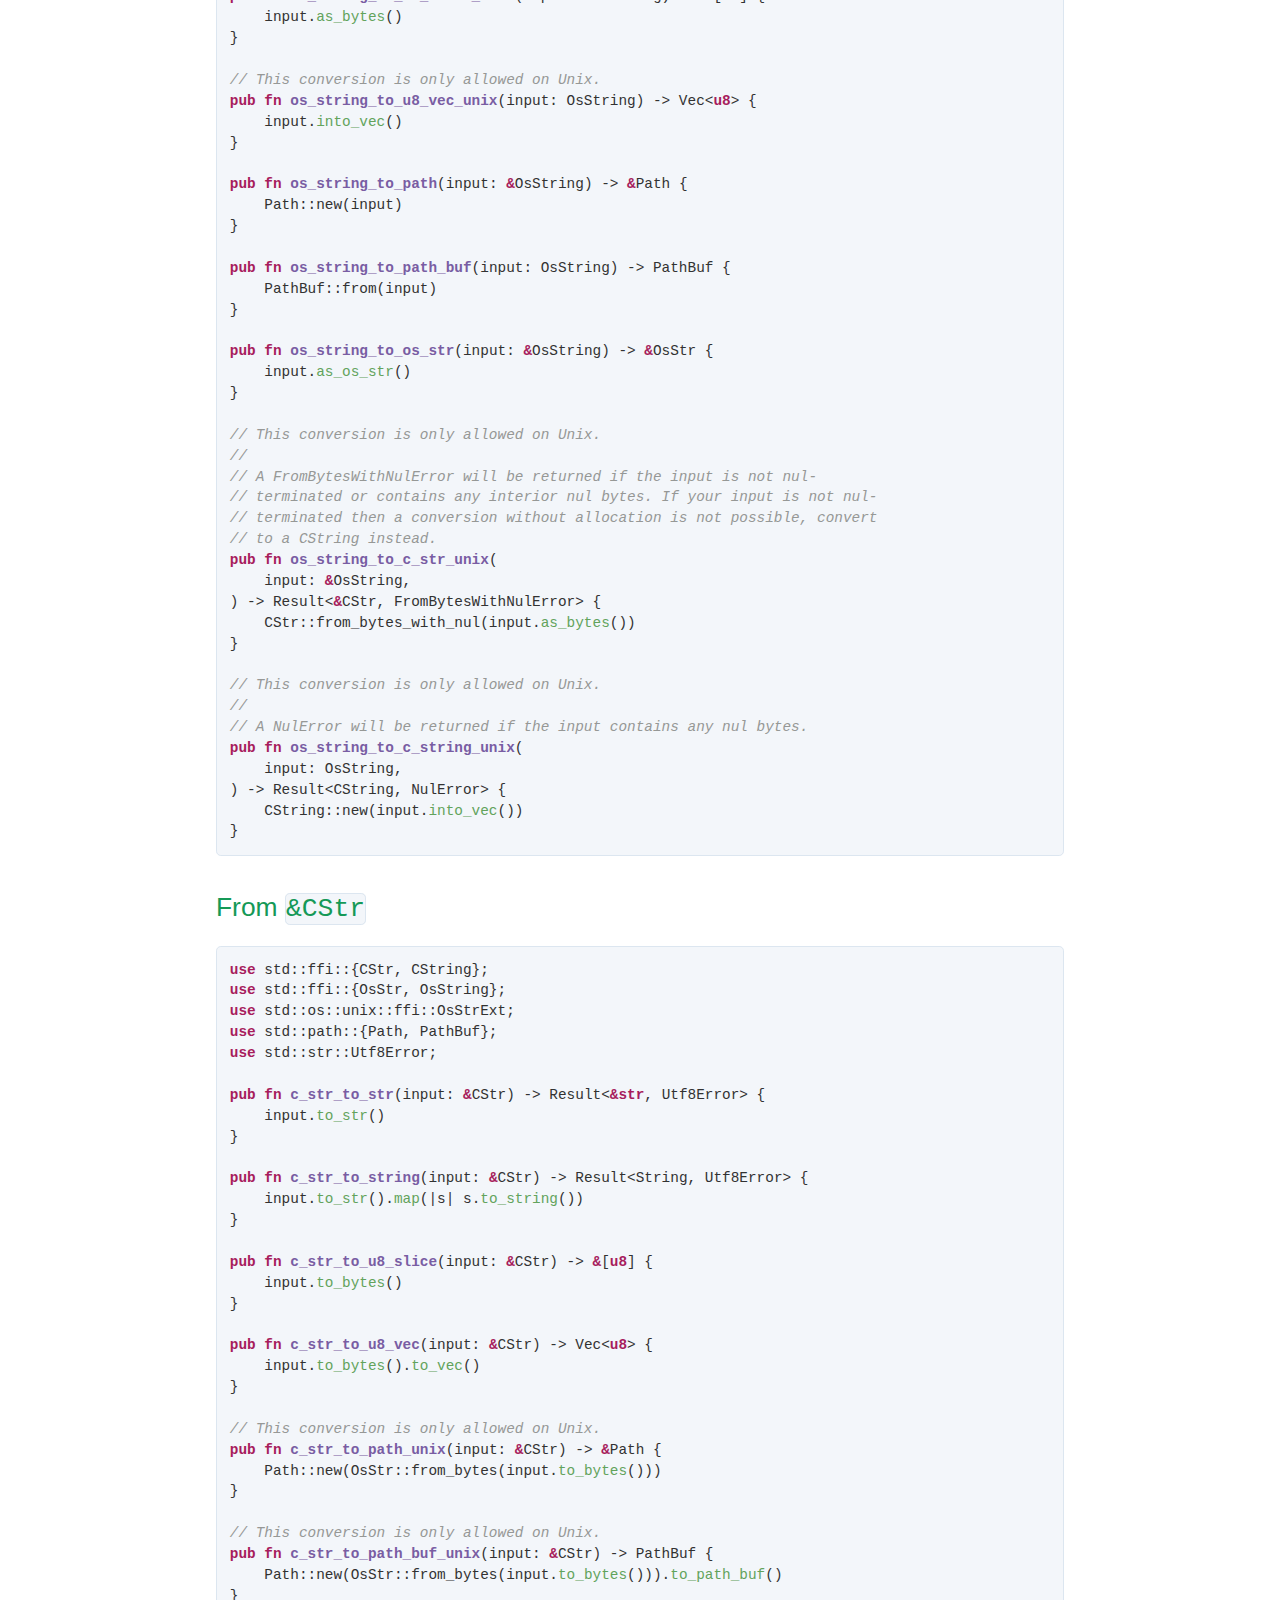
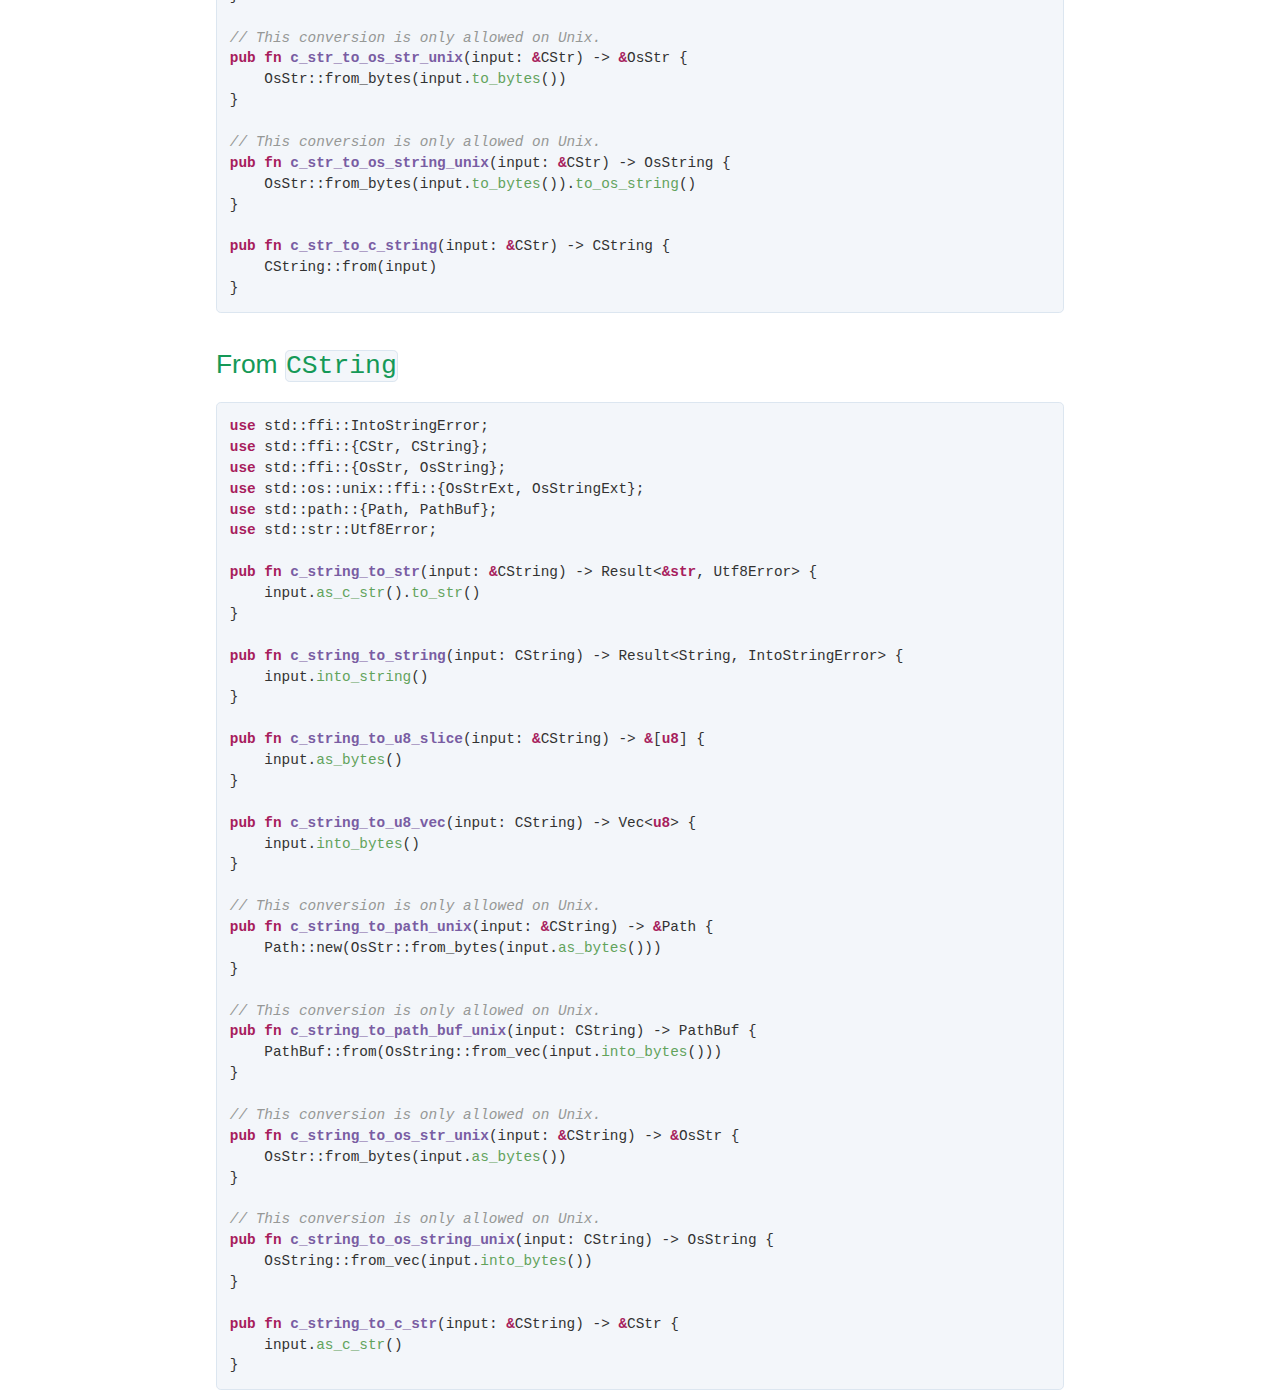
==== commit 838a2f7f: "Add author link" ====
--- a/docs/index.html
+++ b/docs/index.html
@@ -39,6 +39,8 @@
       the <a href="https://github.com/nicholasbishop/rust-conversions">GitHub
       repo</a>.</p>
 
+      <em>Last updated for Rust 1.66.0.</em>
+
       <a name=str><h2>From <code>&str</code></h2></a><pre style="background-color:#f3f6fa;">
 <span style="font-weight:bold;color:#a71d5d;">use </span><span style="color:#323232;">std::ffi::FromBytesWithNulError;
 </span><span style="font-weight:bold;color:#a71d5d;">use </span><span style="color:#323232;">std::ffi::NulError;
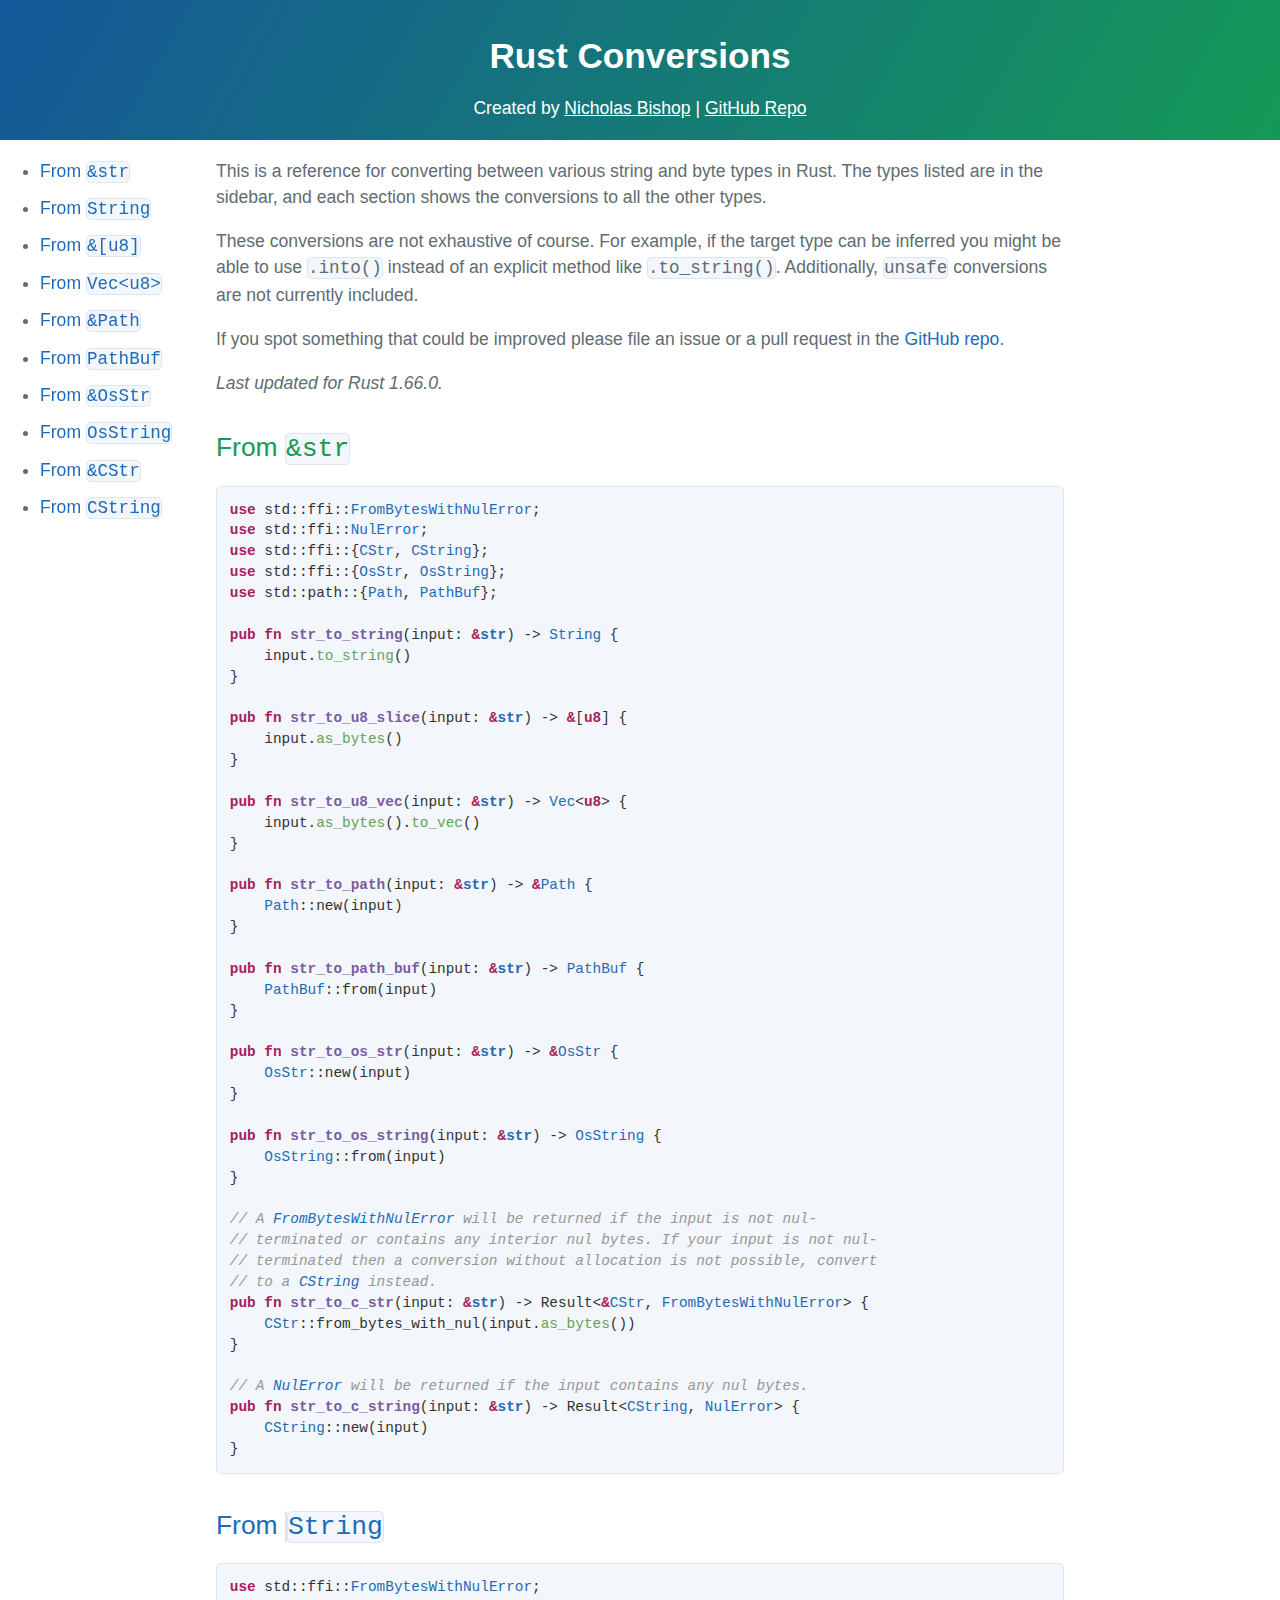
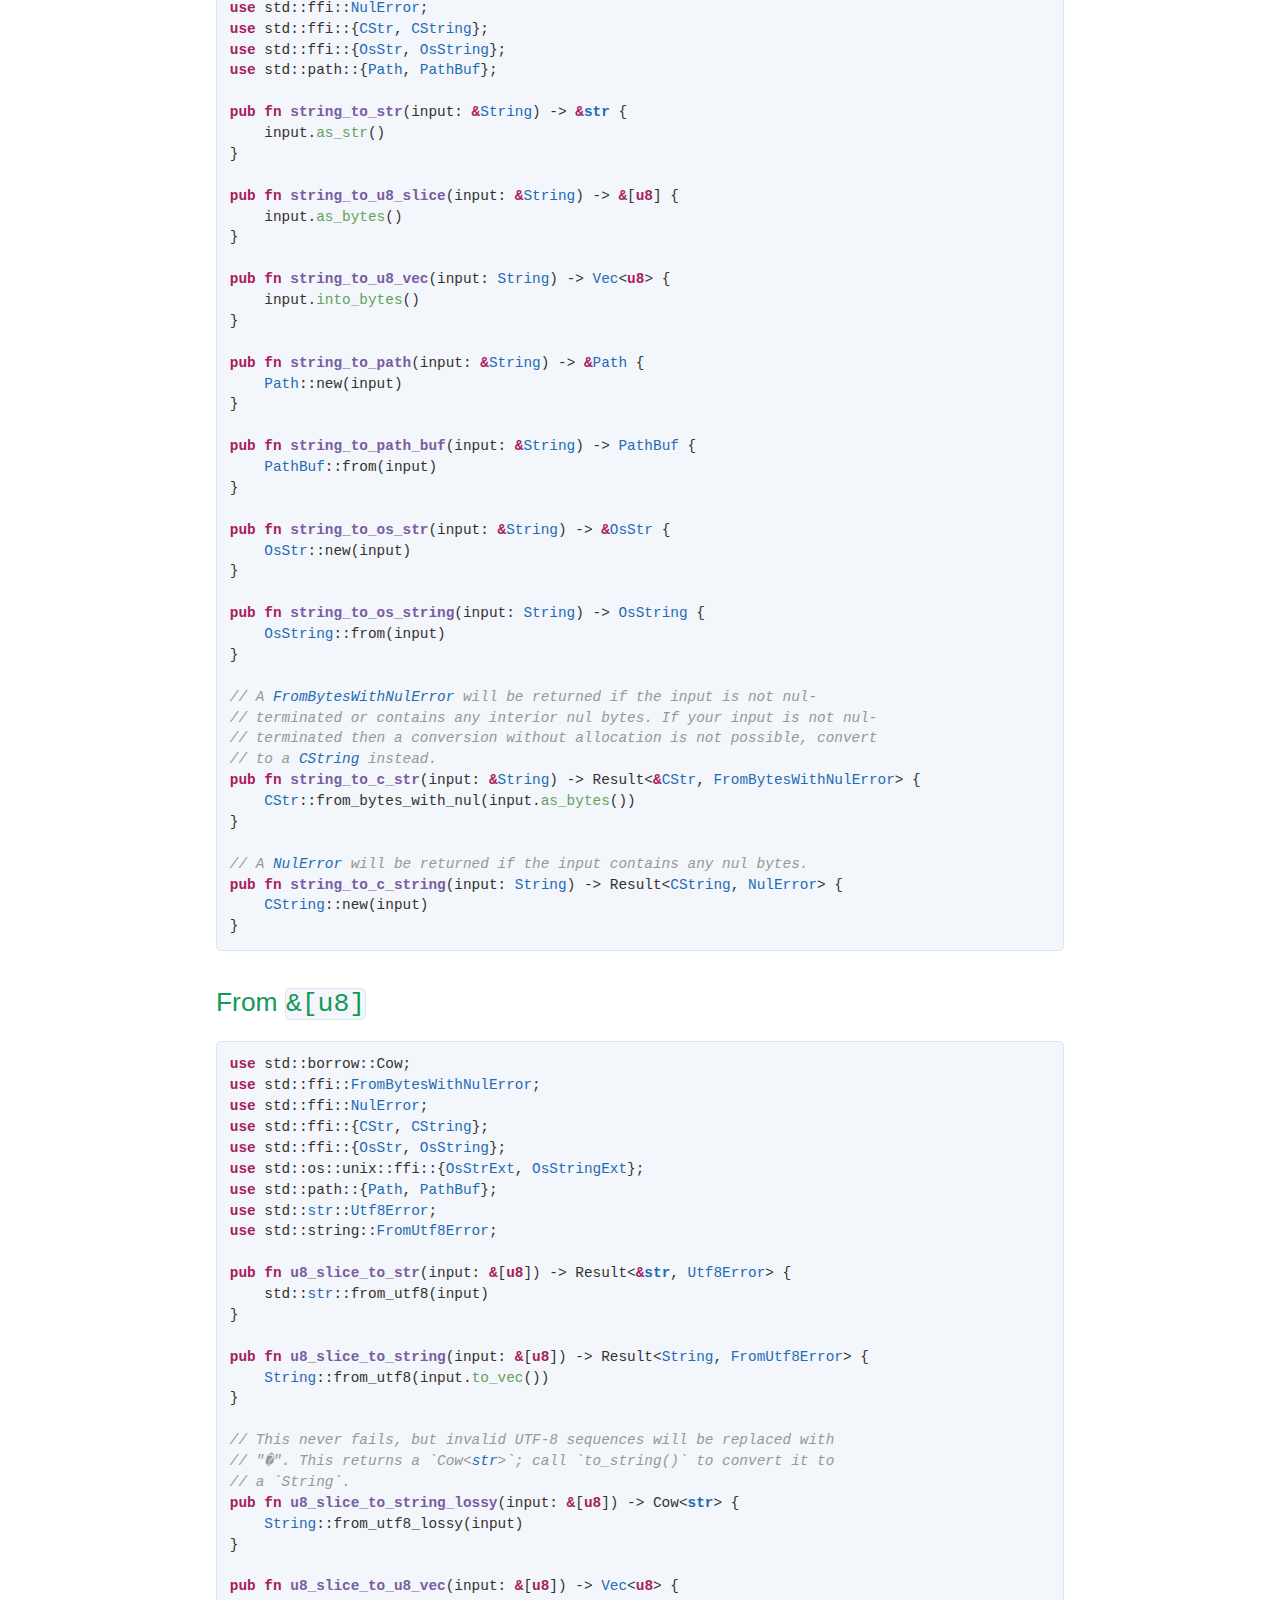
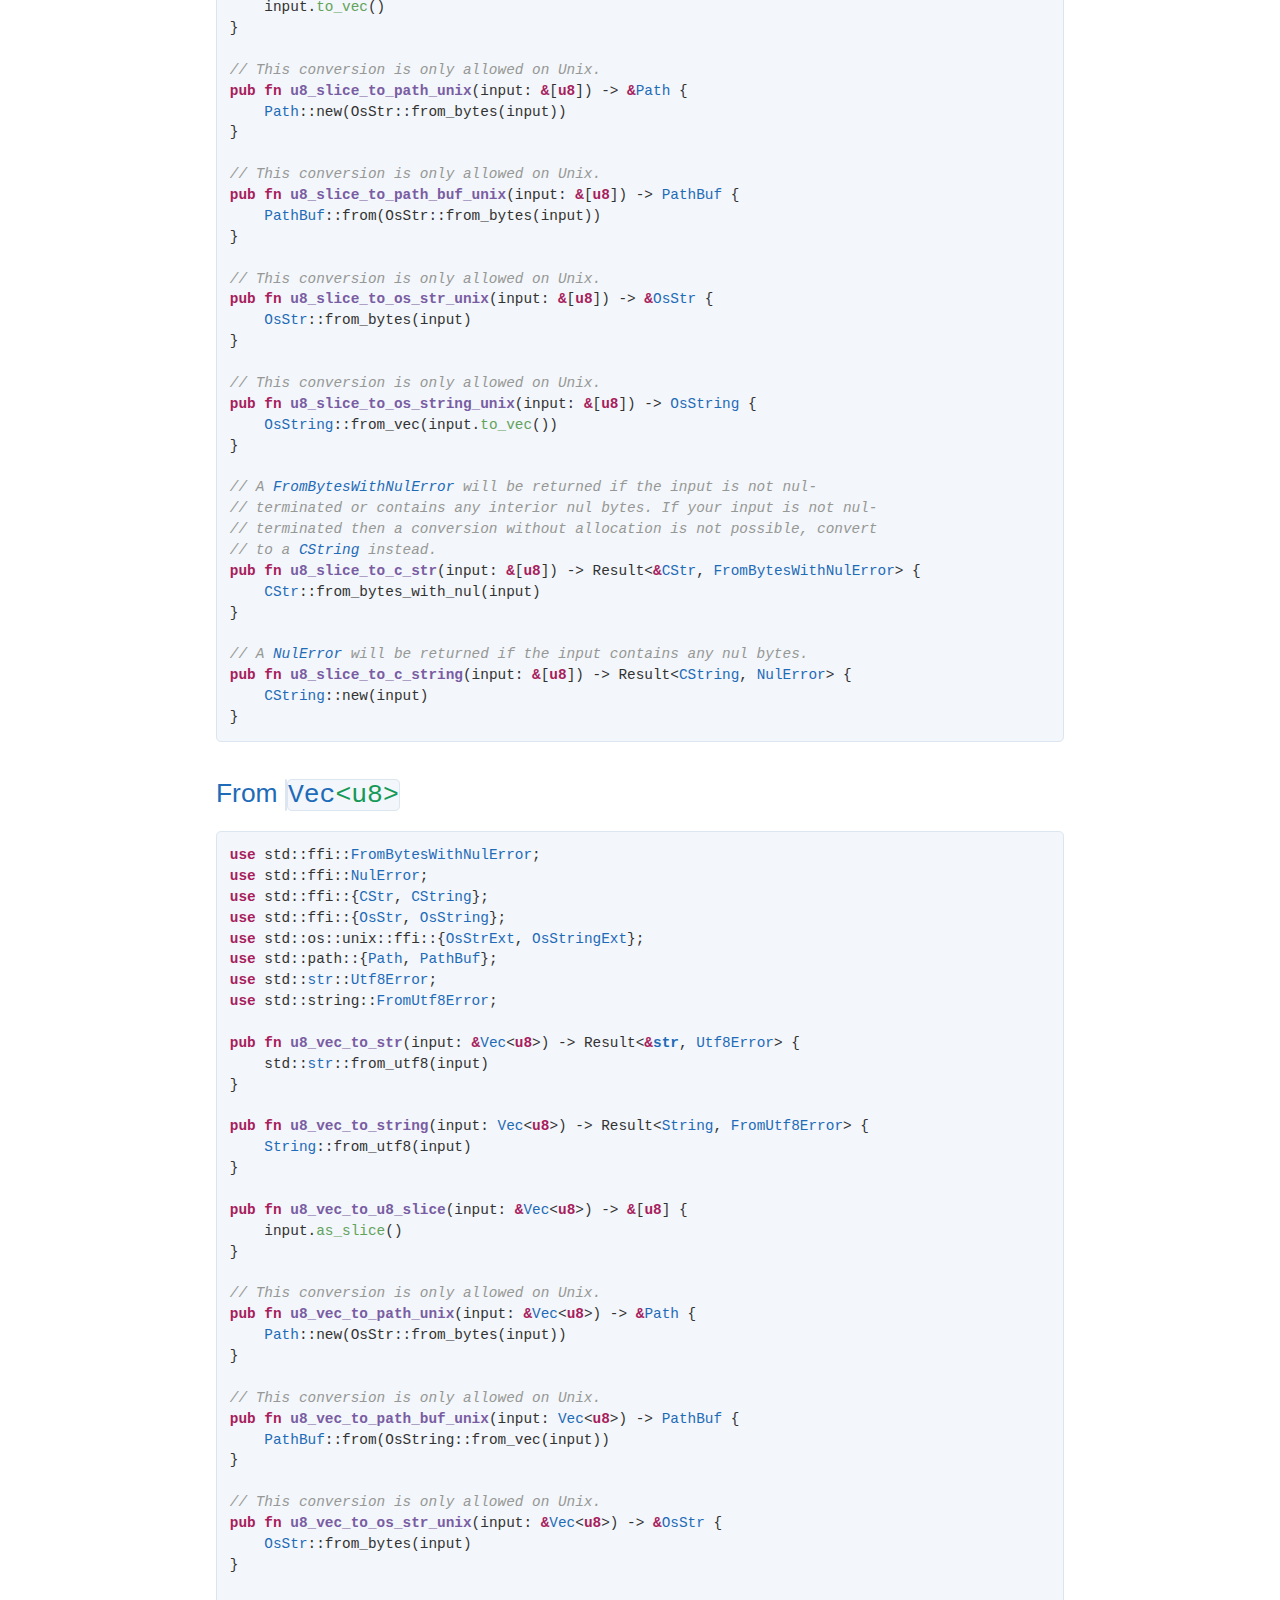
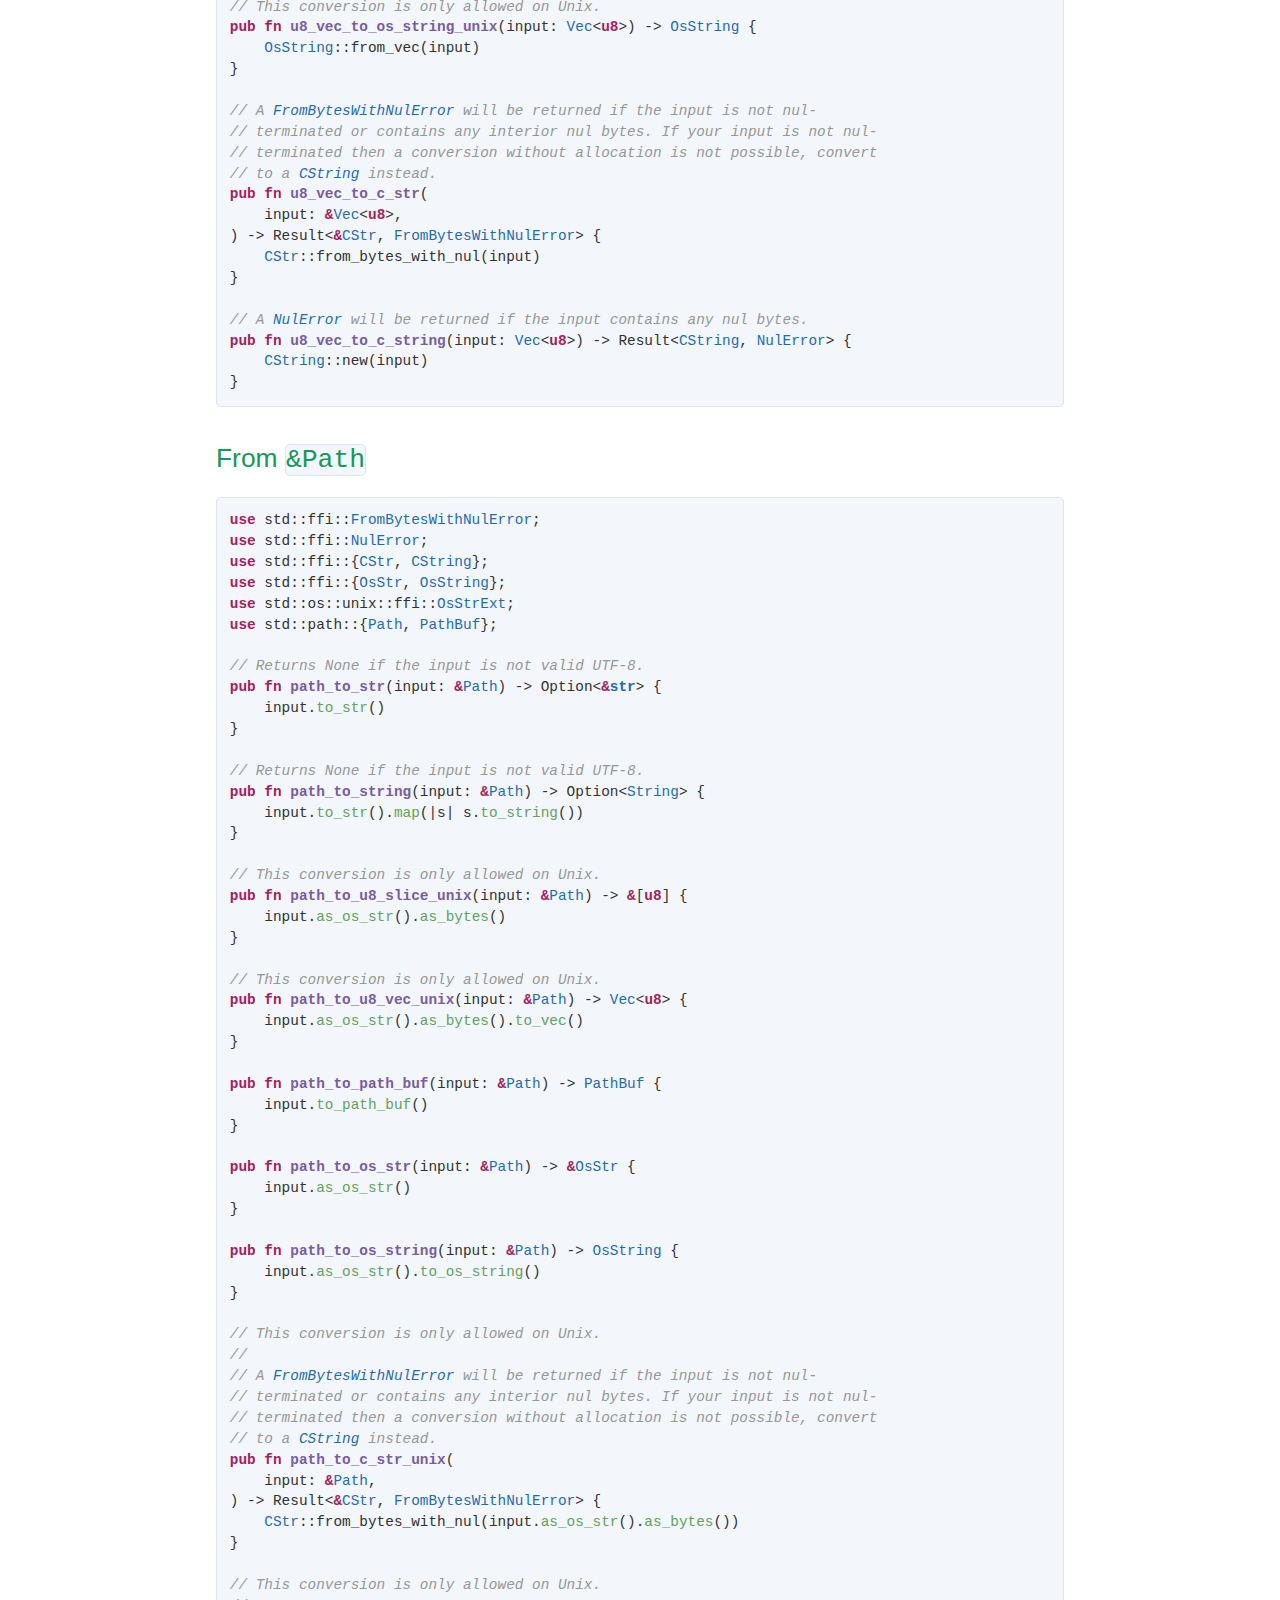
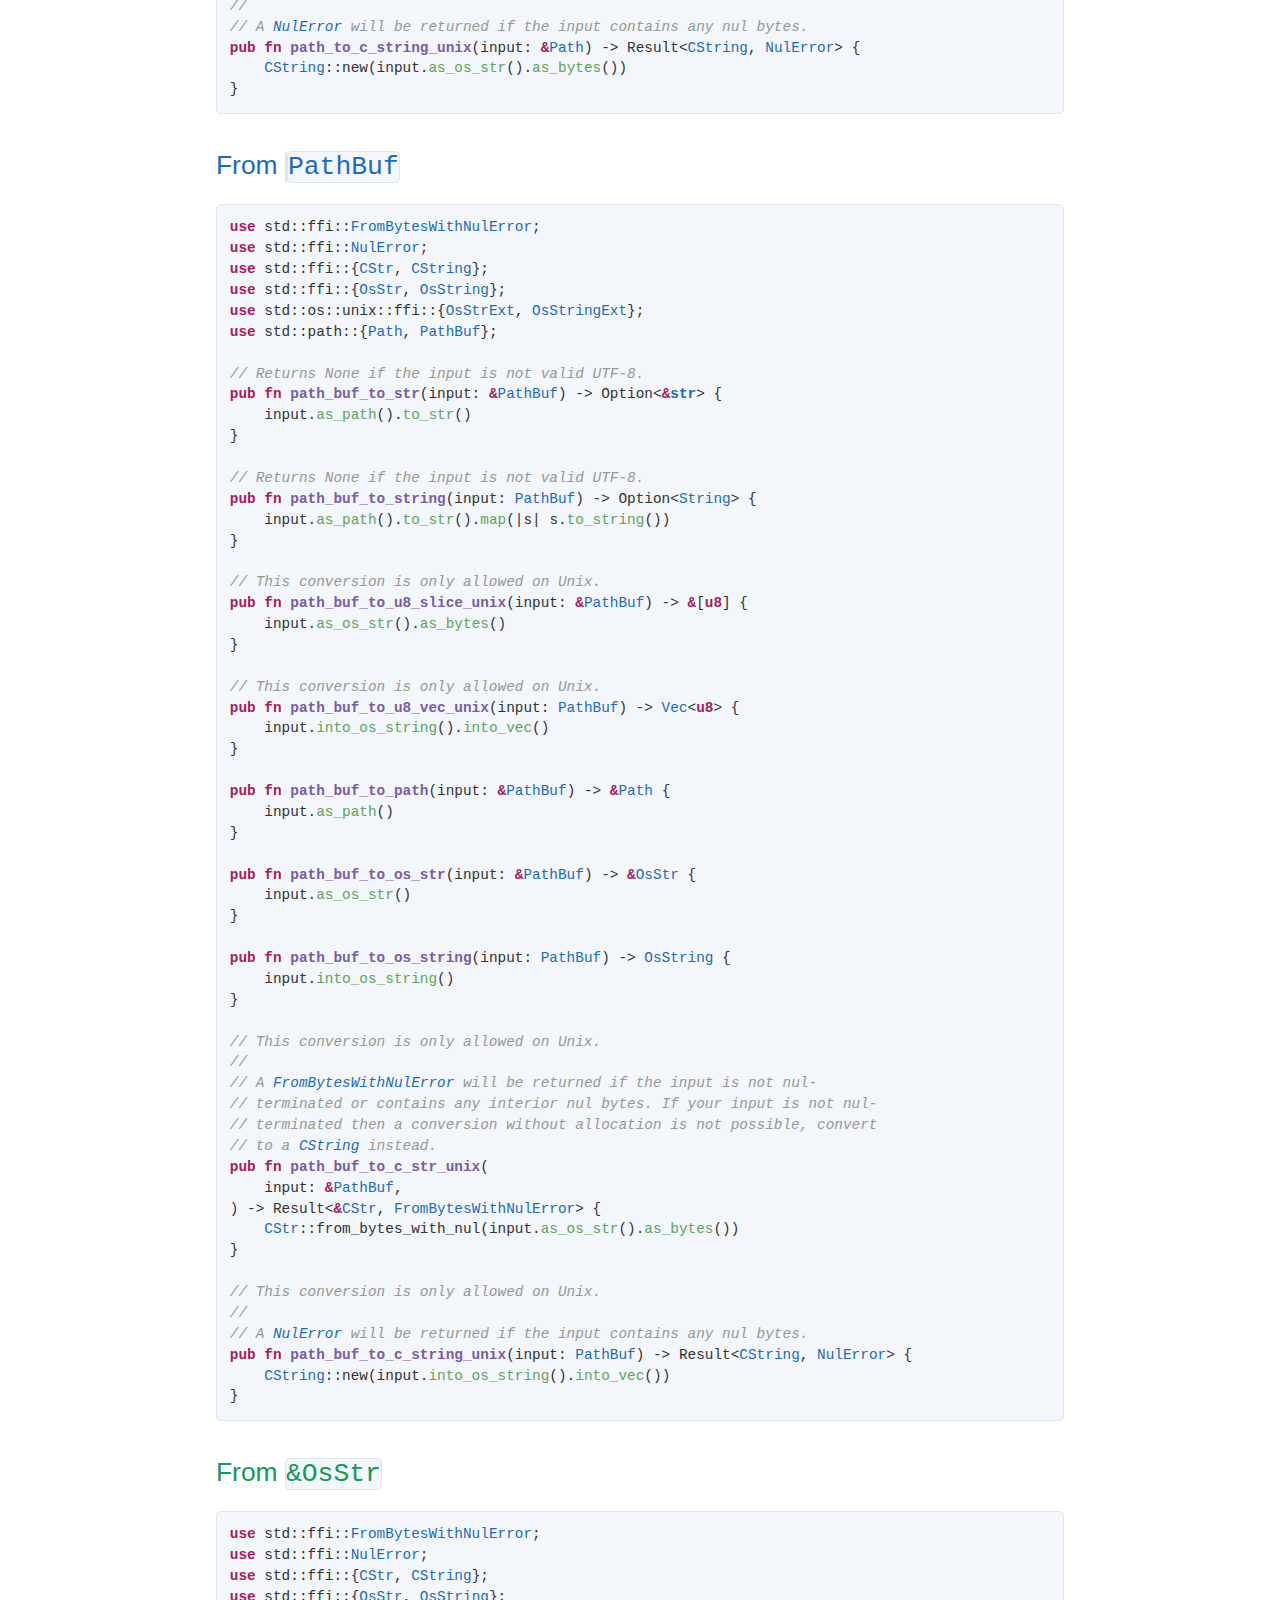
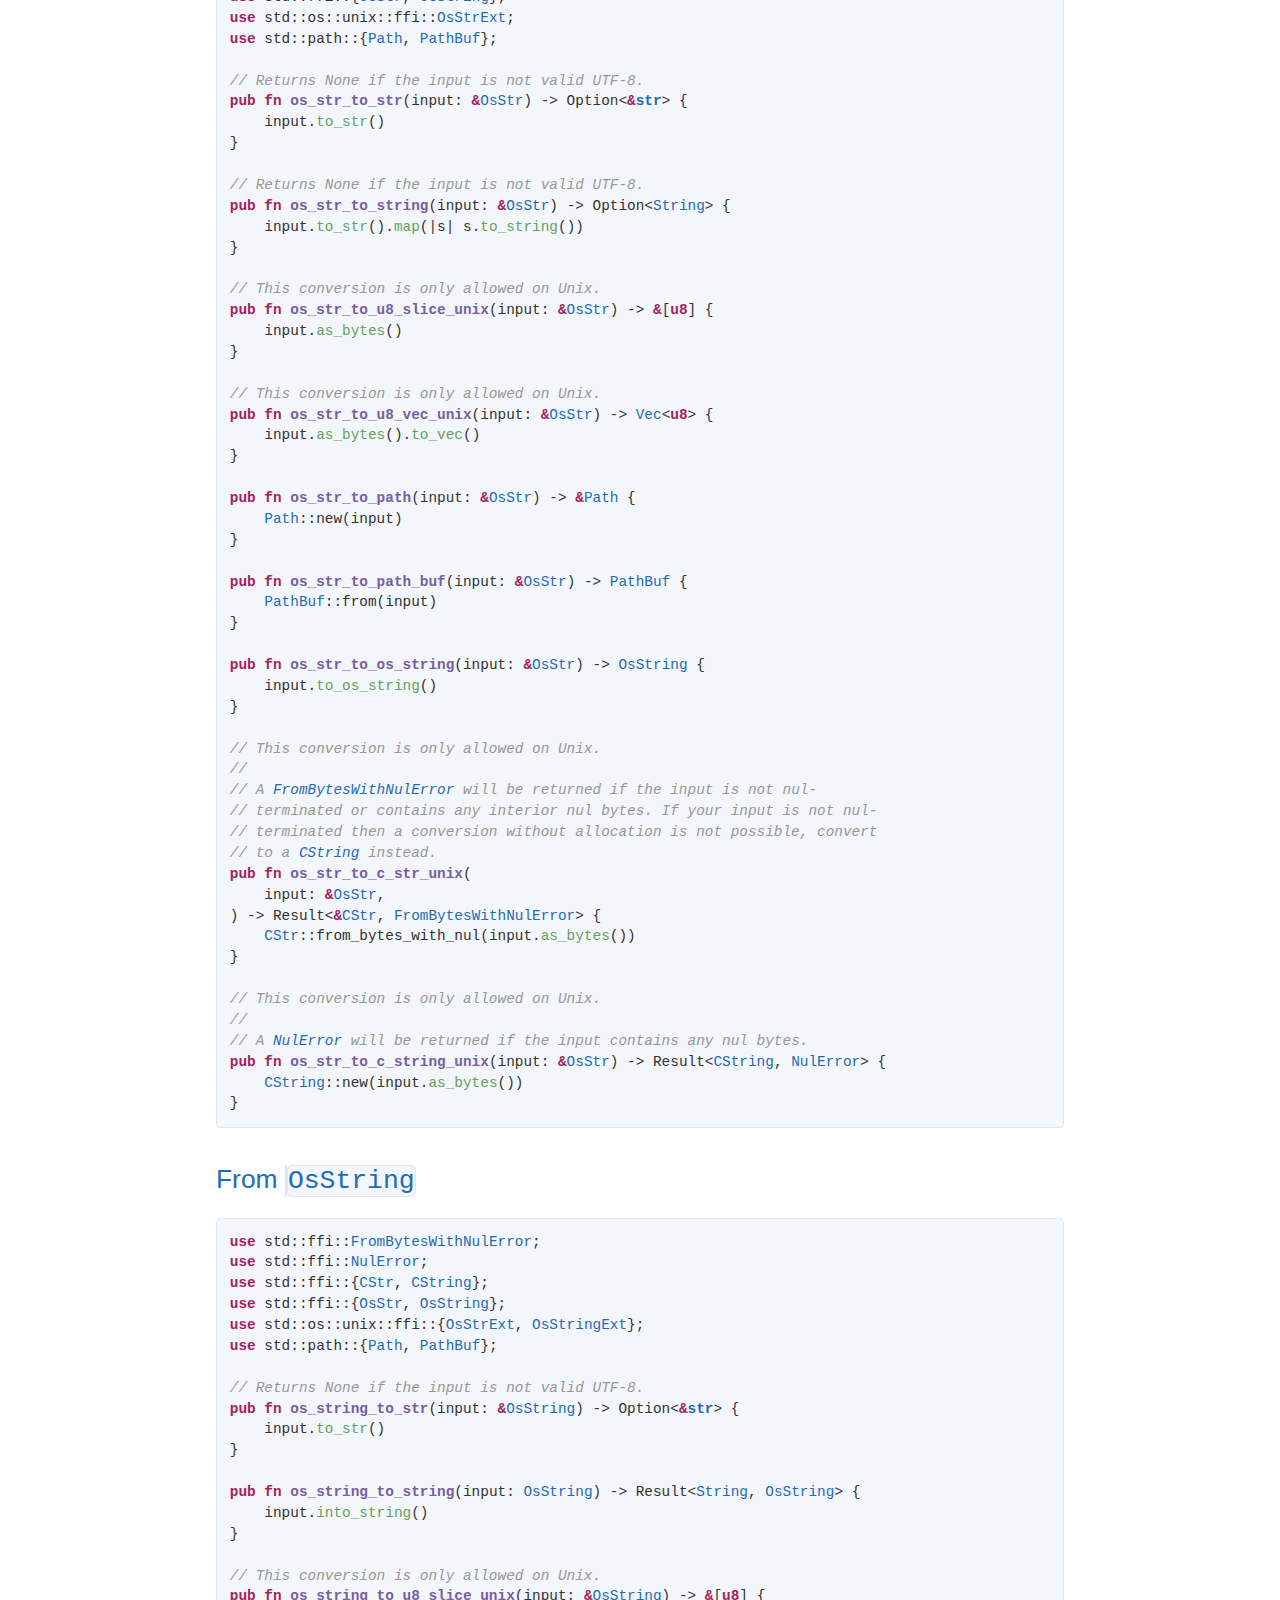
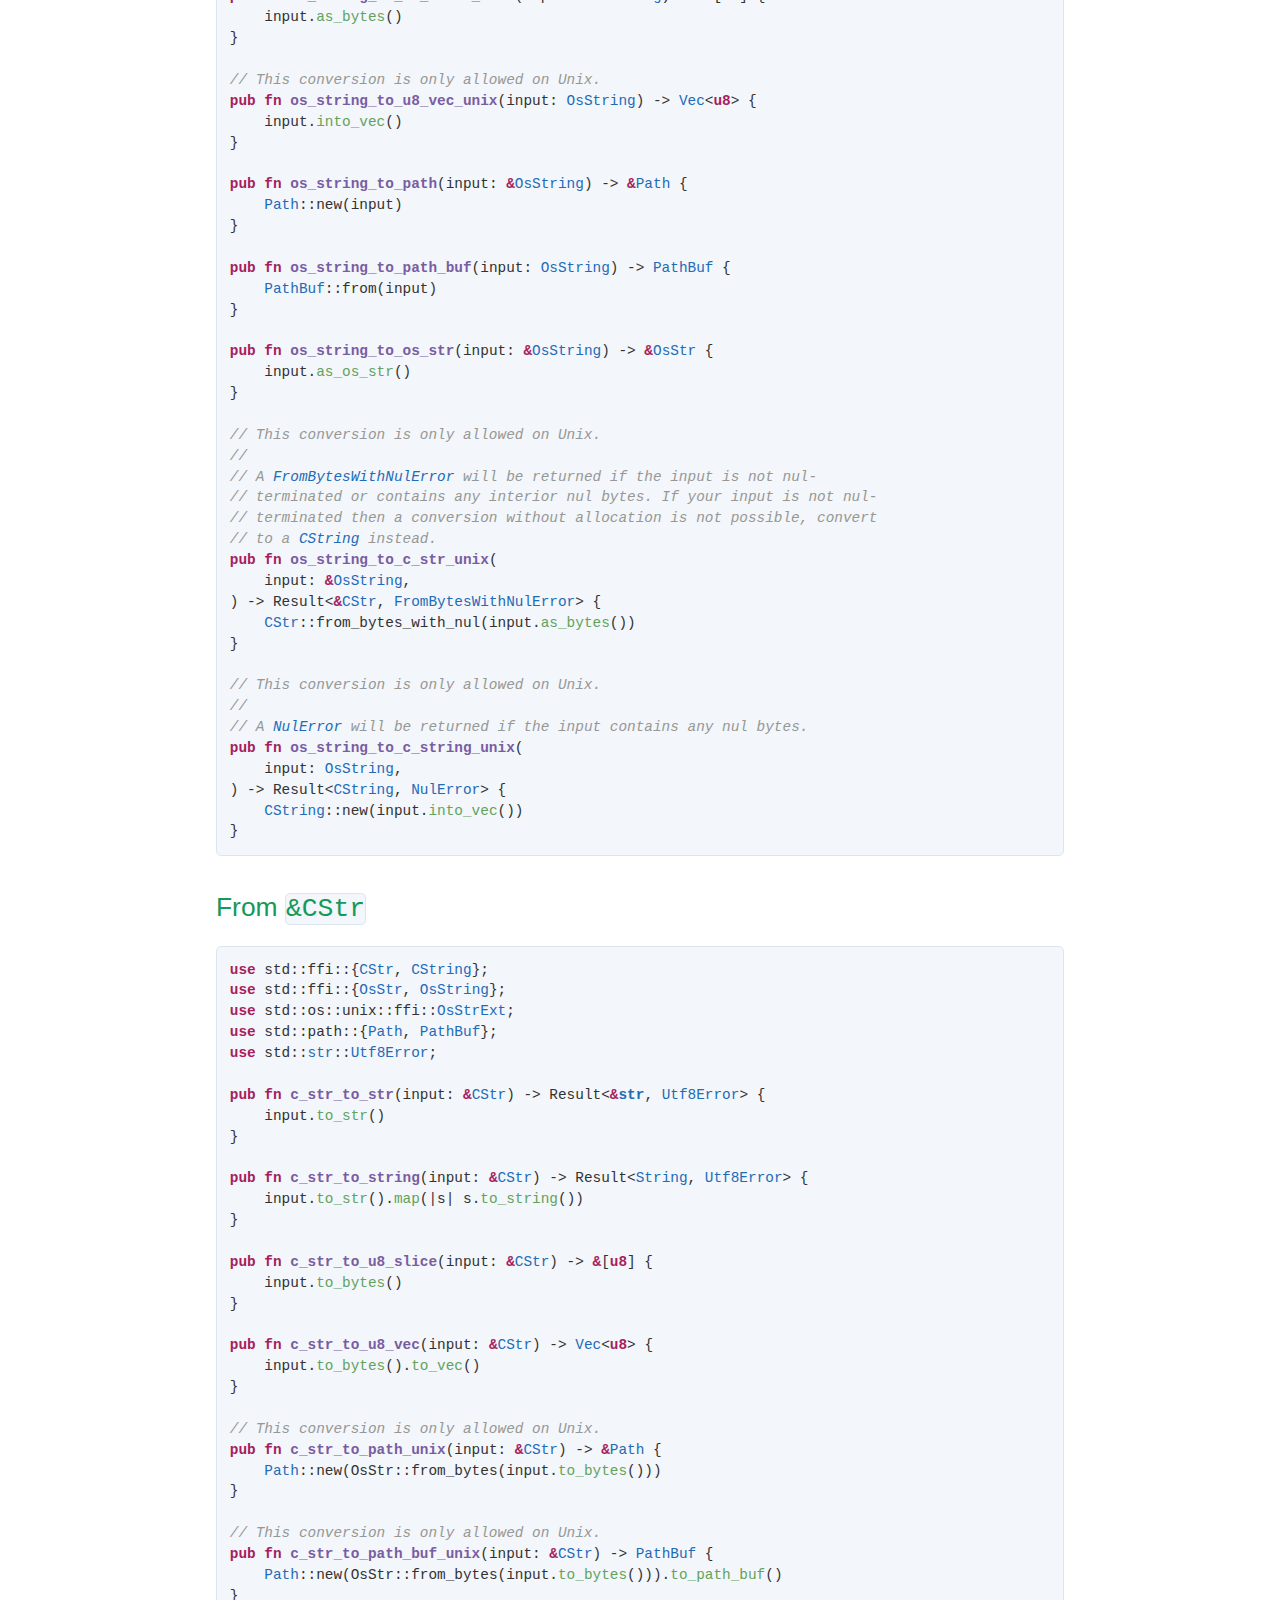
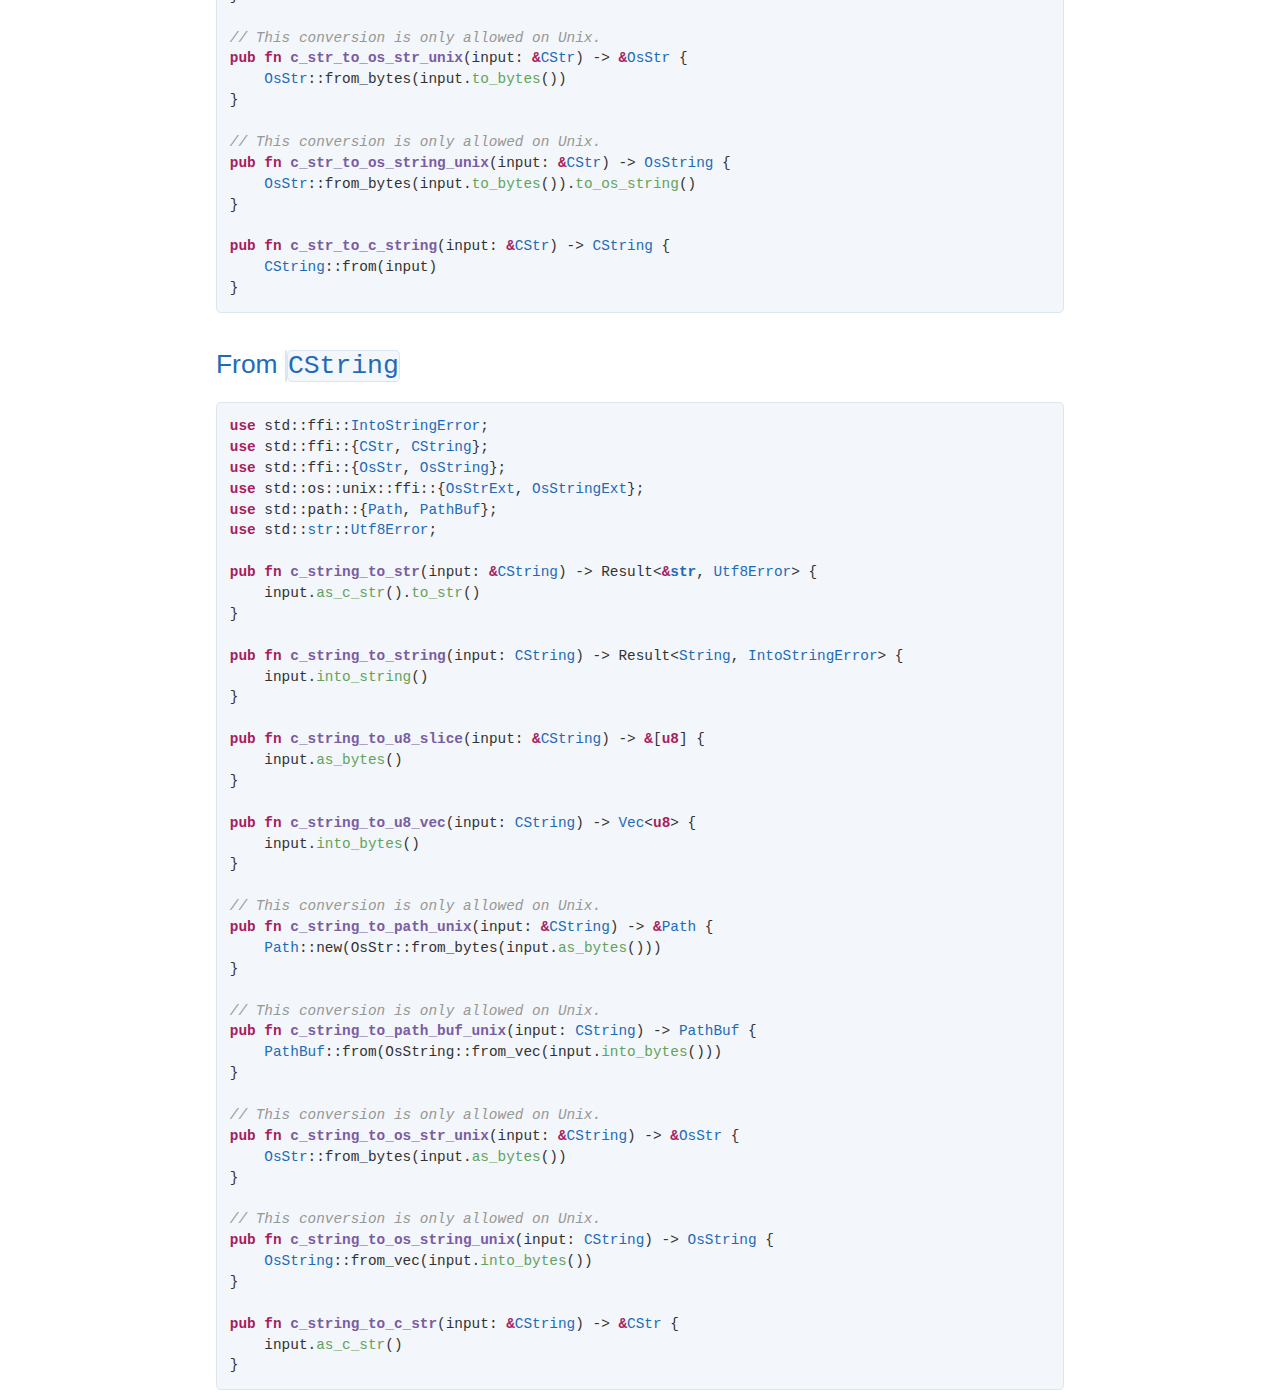
==== commit bc440f7b: "Add doc links" ====
--- a/docs/index.html
+++ b/docs/index.html
@@ -42,550 +42,550 @@
       <em>Last updated for Rust 1.66.0.</em>
 
       <a name=str><h2>From <code>&str</code></h2></a><pre style="background-color:#f3f6fa;">
-<span style="font-weight:bold;color:#a71d5d;">use </span><span style="color:#323232;">std::ffi::FromBytesWithNulError;
-</span><span style="font-weight:bold;color:#a71d5d;">use </span><span style="color:#323232;">std::ffi::NulError;
-</span><span style="font-weight:bold;color:#a71d5d;">use </span><span style="color:#323232;">std::ffi::{CStr, CString};
-</span><span style="font-weight:bold;color:#a71d5d;">use </span><span style="color:#323232;">std::ffi::{OsStr, OsString};
-</span><span style="font-weight:bold;color:#a71d5d;">use </span><span style="color:#323232;">std::path::{Path, PathBuf};
-</span><span style="color:#323232;">
-</span><span style="font-weight:bold;color:#a71d5d;">pub fn </span><span style="font-weight:bold;color:#795da3;">str_to_string</span><span style="color:#323232;">(input: </span><span style="font-weight:bold;color:#a71d5d;">&amp;str</span><span style="color:#323232;">) -&gt; String {
+<span style="font-weight:bold;color:#a71d5d;">use </span><span style="color:#323232;">std::ffi::<a href=https://doc.rust-lang.org/std/ffi/struct.FromBytesWithNulError.html>FromBytesWithNulError</a>;
+</span><span style="font-weight:bold;color:#a71d5d;">use </span><span style="color:#323232;">std::ffi::<a href=https://doc.rust-lang.org/std/ffi/struct.NulError.html>NulError</a>;
+</span><span style="font-weight:bold;color:#a71d5d;">use </span><span style="color:#323232;">std::ffi::{<a href=https://doc.rust-lang.org/std/ffi/struct.CStr.html>CStr</a>, <a href=https://doc.rust-lang.org/std/ffi/struct.CString.html>CString</a>};
+</span><span style="font-weight:bold;color:#a71d5d;">use </span><span style="color:#323232;">std::ffi::{<a href=https://doc.rust-lang.org/std/ffi/struct.OsStr.html>OsStr</a>, <a href=https://doc.rust-lang.org/std/ffi/struct.OsString.html>OsString</a>};
+</span><span style="font-weight:bold;color:#a71d5d;">use </span><span style="color:#323232;">std::path::{<a href=https://doc.rust-lang.org/std/path/struct.Path.html>Path</a>, <a href=https://doc.rust-lang.org/std/path/struct.PathBuf.html>PathBuf</a>};
+</span><span style="color:#323232;">
+</span><span style="font-weight:bold;color:#a71d5d;">pub fn </span><span style="font-weight:bold;color:#795da3;">str_to_string</span><span style="color:#323232;">(input: </span><span style="font-weight:bold;color:#a71d5d;">&amp;<a href=https://doc.rust-lang.org/std/primitive.str.html>str</a></span><span style="color:#323232;">) -&gt; <a href=https://doc.rust-lang.org/std/string/struct.String.html>String</a> {
 </span><span style="color:#323232;">    input.</span><span style="color:#62a35c;">to_string</span><span style="color:#323232;">()
 </span><span style="color:#323232;">}
 </span><span style="color:#323232;">
-</span><span style="font-weight:bold;color:#a71d5d;">pub fn </span><span style="font-weight:bold;color:#795da3;">str_to_u8_slice</span><span style="color:#323232;">(input: </span><span style="font-weight:bold;color:#a71d5d;">&amp;str</span><span style="color:#323232;">) -&gt; </span><span style="font-weight:bold;color:#a71d5d;">&amp;</span><span style="color:#323232;">[</span><span style="font-weight:bold;color:#a71d5d;">u8</span><span style="color:#323232;">] {
+</span><span style="font-weight:bold;color:#a71d5d;">pub fn </span><span style="font-weight:bold;color:#795da3;">str_to_u8_slice</span><span style="color:#323232;">(input: </span><span style="font-weight:bold;color:#a71d5d;">&amp;<a href=https://doc.rust-lang.org/std/primitive.str.html>str</a></span><span style="color:#323232;">) -&gt; </span><span style="font-weight:bold;color:#a71d5d;">&amp;</span><span style="color:#323232;">[</span><span style="font-weight:bold;color:#a71d5d;">u8</span><span style="color:#323232;">] {
 </span><span style="color:#323232;">    input.</span><span style="color:#62a35c;">as_bytes</span><span style="color:#323232;">()
 </span><span style="color:#323232;">}
 </span><span style="color:#323232;">
-</span><span style="font-weight:bold;color:#a71d5d;">pub fn </span><span style="font-weight:bold;color:#795da3;">str_to_u8_vec</span><span style="color:#323232;">(input: </span><span style="font-weight:bold;color:#a71d5d;">&amp;str</span><span style="color:#323232;">) -&gt; Vec&lt;</span><span style="font-weight:bold;color:#a71d5d;">u8</span><span style="color:#323232;">&gt; {
+</span><span style="font-weight:bold;color:#a71d5d;">pub fn </span><span style="font-weight:bold;color:#795da3;">str_to_u8_vec</span><span style="color:#323232;">(input: </span><span style="font-weight:bold;color:#a71d5d;">&amp;<a href=https://doc.rust-lang.org/std/primitive.str.html>str</a></span><span style="color:#323232;">) -&gt; <a href=https://doc.rust-lang.org/std/vec/struct.Vec.html>Vec</a>&lt;</span><span style="font-weight:bold;color:#a71d5d;">u8</span><span style="color:#323232;">&gt; {
 </span><span style="color:#323232;">    input.</span><span style="color:#62a35c;">as_bytes</span><span style="color:#323232;">().</span><span style="color:#62a35c;">to_vec</span><span style="color:#323232;">()
 </span><span style="color:#323232;">}
 </span><span style="color:#323232;">
-</span><span style="font-weight:bold;color:#a71d5d;">pub fn </span><span style="font-weight:bold;color:#795da3;">str_to_path</span><span style="color:#323232;">(input: </span><span style="font-weight:bold;color:#a71d5d;">&amp;str</span><span style="color:#323232;">) -&gt; </span><span style="font-weight:bold;color:#a71d5d;">&amp;</span><span style="color:#323232;">Path {
-</span><span style="color:#323232;">    Path::new(input)
-</span><span style="color:#323232;">}
-</span><span style="color:#323232;">
-</span><span style="font-weight:bold;color:#a71d5d;">pub fn </span><span style="font-weight:bold;color:#795da3;">str_to_path_buf</span><span style="color:#323232;">(input: </span><span style="font-weight:bold;color:#a71d5d;">&amp;str</span><span style="color:#323232;">) -&gt; PathBuf {
-</span><span style="color:#323232;">    PathBuf::from(input)
-</span><span style="color:#323232;">}
-</span><span style="color:#323232;">
-</span><span style="font-weight:bold;color:#a71d5d;">pub fn </span><span style="font-weight:bold;color:#795da3;">str_to_os_str</span><span style="color:#323232;">(input: </span><span style="font-weight:bold;color:#a71d5d;">&amp;str</span><span style="color:#323232;">) -&gt; </span><span style="font-weight:bold;color:#a71d5d;">&amp;</span><span style="color:#323232;">OsStr {
-</span><span style="color:#323232;">    OsStr::new(input)
-</span><span style="color:#323232;">}
-</span><span style="color:#323232;">
-</span><span style="font-weight:bold;color:#a71d5d;">pub fn </span><span style="font-weight:bold;color:#795da3;">str_to_os_string</span><span style="color:#323232;">(input: </span><span style="font-weight:bold;color:#a71d5d;">&amp;str</span><span style="color:#323232;">) -&gt; OsString {
-</span><span style="color:#323232;">    OsString::from(input)
-</span><span style="color:#323232;">}
-</span><span style="color:#323232;">
-</span><span style="font-style:italic;color:#969896;">// A FromBytesWithNulError will be returned if the input is not nul-
-</span><span style="font-style:italic;color:#969896;">// terminated or contains any interior nul bytes. If your input is not nul-
-</span><span style="font-style:italic;color:#969896;">// terminated then a conversion without allocation is not possible, convert
-</span><span style="font-style:italic;color:#969896;">// to a CString instead.
-</span><span style="font-weight:bold;color:#a71d5d;">pub fn </span><span style="font-weight:bold;color:#795da3;">str_to_c_str</span><span style="color:#323232;">(input: </span><span style="font-weight:bold;color:#a71d5d;">&amp;str</span><span style="color:#323232;">) -&gt; Result&lt;</span><span style="font-weight:bold;color:#a71d5d;">&amp;</span><span style="color:#323232;">CStr, FromBytesWithNulError&gt; {
-</span><span style="color:#323232;">    CStr::from_bytes_with_nul(input.</span><span style="color:#62a35c;">as_bytes</span><span style="color:#323232;">())
-</span><span style="color:#323232;">}
-</span><span style="color:#323232;">
-</span><span style="font-style:italic;color:#969896;">// A NulError will be returned if the input contains any nul bytes.
-</span><span style="font-weight:bold;color:#a71d5d;">pub fn </span><span style="font-weight:bold;color:#795da3;">str_to_c_string</span><span style="color:#323232;">(input: </span><span style="font-weight:bold;color:#a71d5d;">&amp;str</span><span style="color:#323232;">) -&gt; Result&lt;CString, NulError&gt; {
-</span><span style="color:#323232;">    CString::new(input)
-</span><span style="color:#323232;">}
-</span></pre>
-<a name=string><h2>From <code>String</code></h2></a><pre style="background-color:#f3f6fa;">
-<span style="font-weight:bold;color:#a71d5d;">use </span><span style="color:#323232;">std::ffi::FromBytesWithNulError;
-</span><span style="font-weight:bold;color:#a71d5d;">use </span><span style="color:#323232;">std::ffi::NulError;
-</span><span style="font-weight:bold;color:#a71d5d;">use </span><span style="color:#323232;">std::ffi::{CStr, CString};
-</span><span style="font-weight:bold;color:#a71d5d;">use </span><span style="color:#323232;">std::ffi::{OsStr, OsString};
-</span><span style="font-weight:bold;color:#a71d5d;">use </span><span style="color:#323232;">std::path::{Path, PathBuf};
-</span><span style="color:#323232;">
-</span><span style="font-weight:bold;color:#a71d5d;">pub fn </span><span style="font-weight:bold;color:#795da3;">string_to_str</span><span style="color:#323232;">(input: </span><span style="font-weight:bold;color:#a71d5d;">&amp;</span><span style="color:#323232;">String) -&gt; </span><span style="font-weight:bold;color:#a71d5d;">&amp;str </span><span style="color:#323232;">{
+</span><span style="font-weight:bold;color:#a71d5d;">pub fn </span><span style="font-weight:bold;color:#795da3;">str_to_path</span><span style="color:#323232;">(input: </span><span style="font-weight:bold;color:#a71d5d;">&amp;<a href=https://doc.rust-lang.org/std/primitive.str.html>str</a></span><span style="color:#323232;">) -&gt; </span><span style="font-weight:bold;color:#a71d5d;">&amp;</span><span style="color:#323232;"><a href=https://doc.rust-lang.org/std/path/struct.Path.html>Path</a> {
+</span><span style="color:#323232;">    <a href=https://doc.rust-lang.org/std/path/struct.Path.html>Path</a>::new(input)
+</span><span style="color:#323232;">}
+</span><span style="color:#323232;">
+</span><span style="font-weight:bold;color:#a71d5d;">pub fn </span><span style="font-weight:bold;color:#795da3;">str_to_path_buf</span><span style="color:#323232;">(input: </span><span style="font-weight:bold;color:#a71d5d;">&amp;<a href=https://doc.rust-lang.org/std/primitive.str.html>str</a></span><span style="color:#323232;">) -&gt; <a href=https://doc.rust-lang.org/std/path/struct.PathBuf.html>PathBuf</a> {
+</span><span style="color:#323232;">    <a href=https://doc.rust-lang.org/std/path/struct.PathBuf.html>PathBuf</a>::from(input)
+</span><span style="color:#323232;">}
+</span><span style="color:#323232;">
+</span><span style="font-weight:bold;color:#a71d5d;">pub fn </span><span style="font-weight:bold;color:#795da3;">str_to_os_str</span><span style="color:#323232;">(input: </span><span style="font-weight:bold;color:#a71d5d;">&amp;<a href=https://doc.rust-lang.org/std/primitive.str.html>str</a></span><span style="color:#323232;">) -&gt; </span><span style="font-weight:bold;color:#a71d5d;">&amp;</span><span style="color:#323232;"><a href=https://doc.rust-lang.org/std/ffi/struct.OsStr.html>OsStr</a> {
+</span><span style="color:#323232;">    <a href=https://doc.rust-lang.org/std/ffi/struct.OsStr.html>OsStr</a>::new(input)
+</span><span style="color:#323232;">}
+</span><span style="color:#323232;">
+</span><span style="font-weight:bold;color:#a71d5d;">pub fn </span><span style="font-weight:bold;color:#795da3;">str_to_os_string</span><span style="color:#323232;">(input: </span><span style="font-weight:bold;color:#a71d5d;">&amp;<a href=https://doc.rust-lang.org/std/primitive.str.html>str</a></span><span style="color:#323232;">) -&gt; <a href=https://doc.rust-lang.org/std/ffi/struct.OsString.html>OsString</a> {
+</span><span style="color:#323232;">    <a href=https://doc.rust-lang.org/std/ffi/struct.OsString.html>OsString</a>::from(input)
+</span><span style="color:#323232;">}
+</span><span style="color:#323232;">
+</span><span style="font-style:italic;color:#969896;">// A <a href=https://doc.rust-lang.org/std/ffi/struct.FromBytesWithNulError.html>FromBytesWithNulError</a> will be returned if the input is not nul-
+</span><span style="font-style:italic;color:#969896;">// terminated or contains any interior nul bytes. If your input is not nul-
+</span><span style="font-style:italic;color:#969896;">// terminated then a conversion without allocation is not possible, convert
+</span><span style="font-style:italic;color:#969896;">// to a <a href=https://doc.rust-lang.org/std/ffi/struct.CString.html>CString</a> instead.
+</span><span style="font-weight:bold;color:#a71d5d;">pub fn </span><span style="font-weight:bold;color:#795da3;">str_to_c_str</span><span style="color:#323232;">(input: </span><span style="font-weight:bold;color:#a71d5d;">&amp;<a href=https://doc.rust-lang.org/std/primitive.str.html>str</a></span><span style="color:#323232;">) -&gt; Result&lt;</span><span style="font-weight:bold;color:#a71d5d;">&amp;</span><span style="color:#323232;"><a href=https://doc.rust-lang.org/std/ffi/struct.CStr.html>CStr</a>, <a href=https://doc.rust-lang.org/std/ffi/struct.FromBytesWithNulError.html>FromBytesWithNulError</a>&gt; {
+</span><span style="color:#323232;">    <a href=https://doc.rust-lang.org/std/ffi/struct.CStr.html>CStr</a>::from_bytes_with_nul(input.</span><span style="color:#62a35c;">as_bytes</span><span style="color:#323232;">())
+</span><span style="color:#323232;">}
+</span><span style="color:#323232;">
+</span><span style="font-style:italic;color:#969896;">// A <a href=https://doc.rust-lang.org/std/ffi/struct.NulError.html>NulError</a> will be returned if the input contains any nul bytes.
+</span><span style="font-weight:bold;color:#a71d5d;">pub fn </span><span style="font-weight:bold;color:#795da3;">str_to_c_string</span><span style="color:#323232;">(input: </span><span style="font-weight:bold;color:#a71d5d;">&amp;<a href=https://doc.rust-lang.org/std/primitive.str.html>str</a></span><span style="color:#323232;">) -&gt; Result&lt;<a href=https://doc.rust-lang.org/std/ffi/struct.CString.html>CString</a>, <a href=https://doc.rust-lang.org/std/ffi/struct.NulError.html>NulError</a>&gt; {
+</span><span style="color:#323232;">    <a href=https://doc.rust-lang.org/std/ffi/struct.CString.html>CString</a>::new(input)
+</span><span style="color:#323232;">}
+</span></pre>
+<a name=string><h2>From <code><a href=https://doc.rust-lang.org/std/string/struct.String.html>String</a></code></h2></a><pre style="background-color:#f3f6fa;">
+<span style="font-weight:bold;color:#a71d5d;">use </span><span style="color:#323232;">std::ffi::<a href=https://doc.rust-lang.org/std/ffi/struct.FromBytesWithNulError.html>FromBytesWithNulError</a>;
+</span><span style="font-weight:bold;color:#a71d5d;">use </span><span style="color:#323232;">std::ffi::<a href=https://doc.rust-lang.org/std/ffi/struct.NulError.html>NulError</a>;
+</span><span style="font-weight:bold;color:#a71d5d;">use </span><span style="color:#323232;">std::ffi::{<a href=https://doc.rust-lang.org/std/ffi/struct.CStr.html>CStr</a>, <a href=https://doc.rust-lang.org/std/ffi/struct.CString.html>CString</a>};
+</span><span style="font-weight:bold;color:#a71d5d;">use </span><span style="color:#323232;">std::ffi::{<a href=https://doc.rust-lang.org/std/ffi/struct.OsStr.html>OsStr</a>, <a href=https://doc.rust-lang.org/std/ffi/struct.OsString.html>OsString</a>};
+</span><span style="font-weight:bold;color:#a71d5d;">use </span><span style="color:#323232;">std::path::{<a href=https://doc.rust-lang.org/std/path/struct.Path.html>Path</a>, <a href=https://doc.rust-lang.org/std/path/struct.PathBuf.html>PathBuf</a>};
+</span><span style="color:#323232;">
+</span><span style="font-weight:bold;color:#a71d5d;">pub fn </span><span style="font-weight:bold;color:#795da3;">string_to_str</span><span style="color:#323232;">(input: </span><span style="font-weight:bold;color:#a71d5d;">&amp;</span><span style="color:#323232;"><a href=https://doc.rust-lang.org/std/string/struct.String.html>String</a>) -&gt; </span><span style="font-weight:bold;color:#a71d5d;">&amp;<a href=https://doc.rust-lang.org/std/primitive.str.html>str</a> </span><span style="color:#323232;">{
 </span><span style="color:#323232;">    input.</span><span style="color:#62a35c;">as_str</span><span style="color:#323232;">()
 </span><span style="color:#323232;">}
 </span><span style="color:#323232;">
-</span><span style="font-weight:bold;color:#a71d5d;">pub fn </span><span style="font-weight:bold;color:#795da3;">string_to_u8_slice</span><span style="color:#323232;">(input: </span><span style="font-weight:bold;color:#a71d5d;">&amp;</span><span style="color:#323232;">String) -&gt; </span><span style="font-weight:bold;color:#a71d5d;">&amp;</span><span style="color:#323232;">[</span><span style="font-weight:bold;color:#a71d5d;">u8</span><span style="color:#323232;">] {
+</span><span style="font-weight:bold;color:#a71d5d;">pub fn </span><span style="font-weight:bold;color:#795da3;">string_to_u8_slice</span><span style="color:#323232;">(input: </span><span style="font-weight:bold;color:#a71d5d;">&amp;</span><span style="color:#323232;"><a href=https://doc.rust-lang.org/std/string/struct.String.html>String</a>) -&gt; </span><span style="font-weight:bold;color:#a71d5d;">&amp;</span><span style="color:#323232;">[</span><span style="font-weight:bold;color:#a71d5d;">u8</span><span style="color:#323232;">] {
 </span><span style="color:#323232;">    input.</span><span style="color:#62a35c;">as_bytes</span><span style="color:#323232;">()
 </span><span style="color:#323232;">}
 </span><span style="color:#323232;">
-</span><span style="font-weight:bold;color:#a71d5d;">pub fn </span><span style="font-weight:bold;color:#795da3;">string_to_u8_vec</span><span style="color:#323232;">(input: String) -&gt; Vec&lt;</span><span style="font-weight:bold;color:#a71d5d;">u8</span><span style="color:#323232;">&gt; {
+</span><span style="font-weight:bold;color:#a71d5d;">pub fn </span><span style="font-weight:bold;color:#795da3;">string_to_u8_vec</span><span style="color:#323232;">(input: <a href=https://doc.rust-lang.org/std/string/struct.String.html>String</a>) -&gt; <a href=https://doc.rust-lang.org/std/vec/struct.Vec.html>Vec</a>&lt;</span><span style="font-weight:bold;color:#a71d5d;">u8</span><span style="color:#323232;">&gt; {
 </span><span style="color:#323232;">    input.</span><span style="color:#62a35c;">into_bytes</span><span style="color:#323232;">()
 </span><span style="color:#323232;">}
 </span><span style="color:#323232;">
-</span><span style="font-weight:bold;color:#a71d5d;">pub fn </span><span style="font-weight:bold;color:#795da3;">string_to_path</span><span style="color:#323232;">(input: </span><span style="font-weight:bold;color:#a71d5d;">&amp;</span><span style="color:#323232;">String) -&gt; </span><span style="font-weight:bold;color:#a71d5d;">&amp;</span><span style="color:#323232;">Path {
-</span><span style="color:#323232;">    Path::new(input)
-</span><span style="color:#323232;">}
-</span><span style="color:#323232;">
-</span><span style="font-weight:bold;color:#a71d5d;">pub fn </span><span style="font-weight:bold;color:#795da3;">string_to_path_buf</span><span style="color:#323232;">(input: </span><span style="font-weight:bold;color:#a71d5d;">&amp;</span><span style="color:#323232;">String) -&gt; PathBuf {
-</span><span style="color:#323232;">    PathBuf::from(input)
-</span><span style="color:#323232;">}
-</span><span style="color:#323232;">
-</span><span style="font-weight:bold;color:#a71d5d;">pub fn </span><span style="font-weight:bold;color:#795da3;">string_to_os_str</span><span style="color:#323232;">(input: </span><span style="font-weight:bold;color:#a71d5d;">&amp;</span><span style="color:#323232;">String) -&gt; </span><span style="font-weight:bold;color:#a71d5d;">&amp;</span><span style="color:#323232;">OsStr {
-</span><span style="color:#323232;">    OsStr::new(input)
-</span><span style="color:#323232;">}
-</span><span style="color:#323232;">
-</span><span style="font-weight:bold;color:#a71d5d;">pub fn </span><span style="font-weight:bold;color:#795da3;">string_to_os_string</span><span style="color:#323232;">(input: String) -&gt; OsString {
-</span><span style="color:#323232;">    OsString::from(input)
-</span><span style="color:#323232;">}
-</span><span style="color:#323232;">
-</span><span style="font-style:italic;color:#969896;">// A FromBytesWithNulError will be returned if the input is not nul-
-</span><span style="font-style:italic;color:#969896;">// terminated or contains any interior nul bytes. If your input is not nul-
-</span><span style="font-style:italic;color:#969896;">// terminated then a conversion without allocation is not possible, convert
-</span><span style="font-style:italic;color:#969896;">// to a CString instead.
-</span><span style="font-weight:bold;color:#a71d5d;">pub fn </span><span style="font-weight:bold;color:#795da3;">string_to_c_str</span><span style="color:#323232;">(input: </span><span style="font-weight:bold;color:#a71d5d;">&amp;</span><span style="color:#323232;">String) -&gt; Result&lt;</span><span style="font-weight:bold;color:#a71d5d;">&amp;</span><span style="color:#323232;">CStr, FromBytesWithNulError&gt; {
-</span><span style="color:#323232;">    CStr::from_bytes_with_nul(input.</span><span style="color:#62a35c;">as_bytes</span><span style="color:#323232;">())
-</span><span style="color:#323232;">}
-</span><span style="color:#323232;">
-</span><span style="font-style:italic;color:#969896;">// A NulError will be returned if the input contains any nul bytes.
-</span><span style="font-weight:bold;color:#a71d5d;">pub fn </span><span style="font-weight:bold;color:#795da3;">string_to_c_string</span><span style="color:#323232;">(input: String) -&gt; Result&lt;CString, NulError&gt; {
-</span><span style="color:#323232;">    CString::new(input)
+</span><span style="font-weight:bold;color:#a71d5d;">pub fn </span><span style="font-weight:bold;color:#795da3;">string_to_path</span><span style="color:#323232;">(input: </span><span style="font-weight:bold;color:#a71d5d;">&amp;</span><span style="color:#323232;"><a href=https://doc.rust-lang.org/std/string/struct.String.html>String</a>) -&gt; </span><span style="font-weight:bold;color:#a71d5d;">&amp;</span><span style="color:#323232;"><a href=https://doc.rust-lang.org/std/path/struct.Path.html>Path</a> {
+</span><span style="color:#323232;">    <a href=https://doc.rust-lang.org/std/path/struct.Path.html>Path</a>::new(input)
+</span><span style="color:#323232;">}
+</span><span style="color:#323232;">
+</span><span style="font-weight:bold;color:#a71d5d;">pub fn </span><span style="font-weight:bold;color:#795da3;">string_to_path_buf</span><span style="color:#323232;">(input: </span><span style="font-weight:bold;color:#a71d5d;">&amp;</span><span style="color:#323232;"><a href=https://doc.rust-lang.org/std/string/struct.String.html>String</a>) -&gt; <a href=https://doc.rust-lang.org/std/path/struct.PathBuf.html>PathBuf</a> {
+</span><span style="color:#323232;">    <a href=https://doc.rust-lang.org/std/path/struct.PathBuf.html>PathBuf</a>::from(input)
+</span><span style="color:#323232;">}
+</span><span style="color:#323232;">
+</span><span style="font-weight:bold;color:#a71d5d;">pub fn </span><span style="font-weight:bold;color:#795da3;">string_to_os_str</span><span style="color:#323232;">(input: </span><span style="font-weight:bold;color:#a71d5d;">&amp;</span><span style="color:#323232;"><a href=https://doc.rust-lang.org/std/string/struct.String.html>String</a>) -&gt; </span><span style="font-weight:bold;color:#a71d5d;">&amp;</span><span style="color:#323232;"><a href=https://doc.rust-lang.org/std/ffi/struct.OsStr.html>OsStr</a> {
+</span><span style="color:#323232;">    <a href=https://doc.rust-lang.org/std/ffi/struct.OsStr.html>OsStr</a>::new(input)
+</span><span style="color:#323232;">}
+</span><span style="color:#323232;">
+</span><span style="font-weight:bold;color:#a71d5d;">pub fn </span><span style="font-weight:bold;color:#795da3;">string_to_os_string</span><span style="color:#323232;">(input: <a href=https://doc.rust-lang.org/std/string/struct.String.html>String</a>) -&gt; <a href=https://doc.rust-lang.org/std/ffi/struct.OsString.html>OsString</a> {
+</span><span style="color:#323232;">    <a href=https://doc.rust-lang.org/std/ffi/struct.OsString.html>OsString</a>::from(input)
+</span><span style="color:#323232;">}
+</span><span style="color:#323232;">
+</span><span style="font-style:italic;color:#969896;">// A <a href=https://doc.rust-lang.org/std/ffi/struct.FromBytesWithNulError.html>FromBytesWithNulError</a> will be returned if the input is not nul-
+</span><span style="font-style:italic;color:#969896;">// terminated or contains any interior nul bytes. If your input is not nul-
+</span><span style="font-style:italic;color:#969896;">// terminated then a conversion without allocation is not possible, convert
+</span><span style="font-style:italic;color:#969896;">// to a <a href=https://doc.rust-lang.org/std/ffi/struct.CString.html>CString</a> instead.
+</span><span style="font-weight:bold;color:#a71d5d;">pub fn </span><span style="font-weight:bold;color:#795da3;">string_to_c_str</span><span style="color:#323232;">(input: </span><span style="font-weight:bold;color:#a71d5d;">&amp;</span><span style="color:#323232;"><a href=https://doc.rust-lang.org/std/string/struct.String.html>String</a>) -&gt; Result&lt;</span><span style="font-weight:bold;color:#a71d5d;">&amp;</span><span style="color:#323232;"><a href=https://doc.rust-lang.org/std/ffi/struct.CStr.html>CStr</a>, <a href=https://doc.rust-lang.org/std/ffi/struct.FromBytesWithNulError.html>FromBytesWithNulError</a>&gt; {
+</span><span style="color:#323232;">    <a href=https://doc.rust-lang.org/std/ffi/struct.CStr.html>CStr</a>::from_bytes_with_nul(input.</span><span style="color:#62a35c;">as_bytes</span><span style="color:#323232;">())
+</span><span style="color:#323232;">}
+</span><span style="color:#323232;">
+</span><span style="font-style:italic;color:#969896;">// A <a href=https://doc.rust-lang.org/std/ffi/struct.NulError.html>NulError</a> will be returned if the input contains any nul bytes.
+</span><span style="font-weight:bold;color:#a71d5d;">pub fn </span><span style="font-weight:bold;color:#795da3;">string_to_c_string</span><span style="color:#323232;">(input: <a href=https://doc.rust-lang.org/std/string/struct.String.html>String</a>) -&gt; Result&lt;<a href=https://doc.rust-lang.org/std/ffi/struct.CString.html>CString</a>, <a href=https://doc.rust-lang.org/std/ffi/struct.NulError.html>NulError</a>&gt; {
+</span><span style="color:#323232;">    <a href=https://doc.rust-lang.org/std/ffi/struct.CString.html>CString</a>::new(input)
 </span><span style="color:#323232;">}
 </span></pre>
 <a name=u8_slice><h2>From <code>&[u8]</code></h2></a><pre style="background-color:#f3f6fa;">
 <span style="font-weight:bold;color:#a71d5d;">use </span><span style="color:#323232;">std::borrow::Cow;
-</span><span style="font-weight:bold;color:#a71d5d;">use </span><span style="color:#323232;">std::ffi::FromBytesWithNulError;
-</span><span style="font-weight:bold;color:#a71d5d;">use </span><span style="color:#323232;">std::ffi::NulError;
-</span><span style="font-weight:bold;color:#a71d5d;">use </span><span style="color:#323232;">std::ffi::{CStr, CString};
-</span><span style="font-weight:bold;color:#a71d5d;">use </span><span style="color:#323232;">std::ffi::{OsStr, OsString};
-</span><span style="font-weight:bold;color:#a71d5d;">use </span><span style="color:#323232;">std::os::unix::ffi::{OsStrExt, OsStringExt};
-</span><span style="font-weight:bold;color:#a71d5d;">use </span><span style="color:#323232;">std::path::{Path, PathBuf};
-</span><span style="font-weight:bold;color:#a71d5d;">use </span><span style="color:#323232;">std::str::Utf8Error;
-</span><span style="font-weight:bold;color:#a71d5d;">use </span><span style="color:#323232;">std::string::FromUtf8Error;
-</span><span style="color:#323232;">
-</span><span style="font-weight:bold;color:#a71d5d;">pub fn </span><span style="font-weight:bold;color:#795da3;">u8_slice_to_str</span><span style="color:#323232;">(input: </span><span style="font-weight:bold;color:#a71d5d;">&amp;</span><span style="color:#323232;">[</span><span style="font-weight:bold;color:#a71d5d;">u8</span><span style="color:#323232;">]) -&gt; Result&lt;</span><span style="font-weight:bold;color:#a71d5d;">&amp;str</span><span style="color:#323232;">, Utf8Error&gt; {
-</span><span style="color:#323232;">    std::str::from_utf8(input)
-</span><span style="color:#323232;">}
-</span><span style="color:#323232;">
-</span><span style="font-weight:bold;color:#a71d5d;">pub fn </span><span style="font-weight:bold;color:#795da3;">u8_slice_to_string</span><span style="color:#323232;">(input: </span><span style="font-weight:bold;color:#a71d5d;">&amp;</span><span style="color:#323232;">[</span><span style="font-weight:bold;color:#a71d5d;">u8</span><span style="color:#323232;">]) -&gt; Result&lt;String, FromUtf8Error&gt; {
-</span><span style="color:#323232;">    </span><span style="color:#0086b3;">String</span><span style="color:#323232;">::from_utf8(input.</span><span style="color:#62a35c;">to_vec</span><span style="color:#323232;">())
+</span><span style="font-weight:bold;color:#a71d5d;">use </span><span style="color:#323232;">std::ffi::<a href=https://doc.rust-lang.org/std/ffi/struct.FromBytesWithNulError.html>FromBytesWithNulError</a>;
+</span><span style="font-weight:bold;color:#a71d5d;">use </span><span style="color:#323232;">std::ffi::<a href=https://doc.rust-lang.org/std/ffi/struct.NulError.html>NulError</a>;
+</span><span style="font-weight:bold;color:#a71d5d;">use </span><span style="color:#323232;">std::ffi::{<a href=https://doc.rust-lang.org/std/ffi/struct.CStr.html>CStr</a>, <a href=https://doc.rust-lang.org/std/ffi/struct.CString.html>CString</a>};
+</span><span style="font-weight:bold;color:#a71d5d;">use </span><span style="color:#323232;">std::ffi::{<a href=https://doc.rust-lang.org/std/ffi/struct.OsStr.html>OsStr</a>, <a href=https://doc.rust-lang.org/std/ffi/struct.OsString.html>OsString</a>};
+</span><span style="font-weight:bold;color:#a71d5d;">use </span><span style="color:#323232;">std::os::unix::ffi::{<a href=https://doc.rust-lang.org/std/os/unix/ffi/trait.OsStrExt.html>OsStrExt</a>, <a href=https://doc.rust-lang.org/std/os/unix/ffi/trait.OsStringExt.html>OsStringExt</a>};
+</span><span style="font-weight:bold;color:#a71d5d;">use </span><span style="color:#323232;">std::path::{<a href=https://doc.rust-lang.org/std/path/struct.Path.html>Path</a>, <a href=https://doc.rust-lang.org/std/path/struct.PathBuf.html>PathBuf</a>};
+</span><span style="font-weight:bold;color:#a71d5d;">use </span><span style="color:#323232;">std::<a href=https://doc.rust-lang.org/std/primitive.str.html>str</a>::<a href=https://doc.rust-lang.org/std/str/struct.Utf8Error.html>Utf8Error</a>;
+</span><span style="font-weight:bold;color:#a71d5d;">use </span><span style="color:#323232;">std::string::<a href=https://doc.rust-lang.org/std/string/struct.FromUtf8Error.html>FromUtf8Error</a>;
+</span><span style="color:#323232;">
+</span><span style="font-weight:bold;color:#a71d5d;">pub fn </span><span style="font-weight:bold;color:#795da3;">u8_slice_to_str</span><span style="color:#323232;">(input: </span><span style="font-weight:bold;color:#a71d5d;">&amp;</span><span style="color:#323232;">[</span><span style="font-weight:bold;color:#a71d5d;">u8</span><span style="color:#323232;">]) -&gt; Result&lt;</span><span style="font-weight:bold;color:#a71d5d;">&amp;<a href=https://doc.rust-lang.org/std/primitive.str.html>str</a></span><span style="color:#323232;">, <a href=https://doc.rust-lang.org/std/str/struct.Utf8Error.html>Utf8Error</a>&gt; {
+</span><span style="color:#323232;">    std::<a href=https://doc.rust-lang.org/std/primitive.str.html>str</a>::from_utf8(input)
+</span><span style="color:#323232;">}
+</span><span style="color:#323232;">
+</span><span style="font-weight:bold;color:#a71d5d;">pub fn </span><span style="font-weight:bold;color:#795da3;">u8_slice_to_string</span><span style="color:#323232;">(input: </span><span style="font-weight:bold;color:#a71d5d;">&amp;</span><span style="color:#323232;">[</span><span style="font-weight:bold;color:#a71d5d;">u8</span><span style="color:#323232;">]) -&gt; Result&lt;<a href=https://doc.rust-lang.org/std/string/struct.String.html>String</a>, <a href=https://doc.rust-lang.org/std/string/struct.FromUtf8Error.html>FromUtf8Error</a>&gt; {
+</span><span style="color:#323232;">    </span><span style="color:#0086b3;"><a href=https://doc.rust-lang.org/std/string/struct.String.html>String</a></span><span style="color:#323232;">::from_utf8(input.</span><span style="color:#62a35c;">to_vec</span><span style="color:#323232;">())
 </span><span style="color:#323232;">}
 </span><span style="color:#323232;">
 </span><span style="font-style:italic;color:#969896;">// This never fails, but invalid UTF-8 sequences will be replaced with
-</span><span style="font-style:italic;color:#969896;">// &quot;�&quot;. This returns a `Cow&lt;str&gt;`; call `to_string()` to convert it to
+</span><span style="font-style:italic;color:#969896;">// &quot;�&quot;. This returns a `Cow&lt;<a href=https://doc.rust-lang.org/std/primitive.str.html>str</a>&gt;`; call `to_string()` to convert it to
 </span><span style="font-style:italic;color:#969896;">// a `String`.
-</span><span style="font-weight:bold;color:#a71d5d;">pub fn </span><span style="font-weight:bold;color:#795da3;">u8_slice_to_string_lossy</span><span style="color:#323232;">(input: </span><span style="font-weight:bold;color:#a71d5d;">&amp;</span><span style="color:#323232;">[</span><span style="font-weight:bold;color:#a71d5d;">u8</span><span style="color:#323232;">]) -&gt; Cow&lt;</span><span style="font-weight:bold;color:#a71d5d;">str</span><span style="color:#323232;">&gt; {
-</span><span style="color:#323232;">    </span><span style="color:#0086b3;">String</span><span style="color:#323232;">::from_utf8_lossy(input)
-</span><span style="color:#323232;">}
-</span><span style="color:#323232;">
-</span><span style="font-weight:bold;color:#a71d5d;">pub fn </span><span style="font-weight:bold;color:#795da3;">u8_slice_to_u8_vec</span><span style="color:#323232;">(input: </span><span style="font-weight:bold;color:#a71d5d;">&amp;</span><span style="color:#323232;">[</span><span style="font-weight:bold;color:#a71d5d;">u8</span><span style="color:#323232;">]) -&gt; Vec&lt;</span><span style="font-weight:bold;color:#a71d5d;">u8</span><span style="color:#323232;">&gt; {
+</span><span style="font-weight:bold;color:#a71d5d;">pub fn </span><span style="font-weight:bold;color:#795da3;">u8_slice_to_string_lossy</span><span style="color:#323232;">(input: </span><span style="font-weight:bold;color:#a71d5d;">&amp;</span><span style="color:#323232;">[</span><span style="font-weight:bold;color:#a71d5d;">u8</span><span style="color:#323232;">]) -&gt; Cow&lt;</span><span style="font-weight:bold;color:#a71d5d;"><a href=https://doc.rust-lang.org/std/primitive.str.html>str</a></span><span style="color:#323232;">&gt; {
+</span><span style="color:#323232;">    </span><span style="color:#0086b3;"><a href=https://doc.rust-lang.org/std/string/struct.String.html>String</a></span><span style="color:#323232;">::from_utf8_lossy(input)
+</span><span style="color:#323232;">}
+</span><span style="color:#323232;">
+</span><span style="font-weight:bold;color:#a71d5d;">pub fn </span><span style="font-weight:bold;color:#795da3;">u8_slice_to_u8_vec</span><span style="color:#323232;">(input: </span><span style="font-weight:bold;color:#a71d5d;">&amp;</span><span style="color:#323232;">[</span><span style="font-weight:bold;color:#a71d5d;">u8</span><span style="color:#323232;">]) -&gt; <a href=https://doc.rust-lang.org/std/vec/struct.Vec.html>Vec</a>&lt;</span><span style="font-weight:bold;color:#a71d5d;">u8</span><span style="color:#323232;">&gt; {
 </span><span style="color:#323232;">    input.</span><span style="color:#62a35c;">to_vec</span><span style="color:#323232;">()
 </span><span style="color:#323232;">}
 </span><span style="color:#323232;">
 </span><span style="font-style:italic;color:#969896;">// This conversion is only allowed on Unix.
-</span><span style="font-weight:bold;color:#a71d5d;">pub fn </span><span style="font-weight:bold;color:#795da3;">u8_slice_to_path_unix</span><span style="color:#323232;">(input: </span><span style="font-weight:bold;color:#a71d5d;">&amp;</span><span style="color:#323232;">[</span><span style="font-weight:bold;color:#a71d5d;">u8</span><span style="color:#323232;">]) -&gt; </span><span style="font-weight:bold;color:#a71d5d;">&amp;</span><span style="color:#323232;">Path {
-</span><span style="color:#323232;">    Path::new(OsStr::from_bytes(input))
-</span><span style="color:#323232;">}
-</span><span style="color:#323232;">
-</span><span style="font-style:italic;color:#969896;">// This conversion is only allowed on Unix.
-</span><span style="font-weight:bold;color:#a71d5d;">pub fn </span><span style="font-weight:bold;color:#795da3;">u8_slice_to_path_buf_unix</span><span style="color:#323232;">(input: </span><span style="font-weight:bold;color:#a71d5d;">&amp;</span><span style="color:#323232;">[</span><span style="font-weight:bold;color:#a71d5d;">u8</span><span style="color:#323232;">]) -&gt; PathBuf {
-</span><span style="color:#323232;">    PathBuf::from(OsStr::from_bytes(input))
-</span><span style="color:#323232;">}
-</span><span style="color:#323232;">
-</span><span style="font-style:italic;color:#969896;">// This conversion is only allowed on Unix.
-</span><span style="font-weight:bold;color:#a71d5d;">pub fn </span><span style="font-weight:bold;color:#795da3;">u8_slice_to_os_str_unix</span><span style="color:#323232;">(input: </span><span style="font-weight:bold;color:#a71d5d;">&amp;</span><span style="color:#323232;">[</span><span style="font-weight:bold;color:#a71d5d;">u8</span><span style="color:#323232;">]) -&gt; </span><span style="font-weight:bold;color:#a71d5d;">&amp;</span><span style="color:#323232;">OsStr {
-</span><span style="color:#323232;">    OsStr::from_bytes(input)
-</span><span style="color:#323232;">}
-</span><span style="color:#323232;">
-</span><span style="font-style:italic;color:#969896;">// This conversion is only allowed on Unix.
-</span><span style="font-weight:bold;color:#a71d5d;">pub fn </span><span style="font-weight:bold;color:#795da3;">u8_slice_to_os_string_unix</span><span style="color:#323232;">(input: </span><span style="font-weight:bold;color:#a71d5d;">&amp;</span><span style="color:#323232;">[</span><span style="font-weight:bold;color:#a71d5d;">u8</span><span style="color:#323232;">]) -&gt; OsString {
-</span><span style="color:#323232;">    OsString::from_vec(input.</span><span style="color:#62a35c;">to_vec</span><span style="color:#323232;">())
-</span><span style="color:#323232;">}
-</span><span style="color:#323232;">
-</span><span style="font-style:italic;color:#969896;">// A FromBytesWithNulError will be returned if the input is not nul-
-</span><span style="font-style:italic;color:#969896;">// terminated or contains any interior nul bytes. If your input is not nul-
-</span><span style="font-style:italic;color:#969896;">// terminated then a conversion without allocation is not possible, convert
-</span><span style="font-style:italic;color:#969896;">// to a CString instead.
-</span><span style="font-weight:bold;color:#a71d5d;">pub fn </span><span style="font-weight:bold;color:#795da3;">u8_slice_to_c_str</span><span style="color:#323232;">(input: </span><span style="font-weight:bold;color:#a71d5d;">&amp;</span><span style="color:#323232;">[</span><span style="font-weight:bold;color:#a71d5d;">u8</span><span style="color:#323232;">]) -&gt; Result&lt;</span><span style="font-weight:bold;color:#a71d5d;">&amp;</span><span style="color:#323232;">CStr, FromBytesWithNulError&gt; {
-</span><span style="color:#323232;">    CStr::from_bytes_with_nul(input)
-</span><span style="color:#323232;">}
-</span><span style="color:#323232;">
-</span><span style="font-style:italic;color:#969896;">// A NulError will be returned if the input contains any nul bytes.
-</span><span style="font-weight:bold;color:#a71d5d;">pub fn </span><span style="font-weight:bold;color:#795da3;">u8_slice_to_c_string</span><span style="color:#323232;">(input: </span><span style="font-weight:bold;color:#a71d5d;">&amp;</span><span style="color:#323232;">[</span><span style="font-weight:bold;color:#a71d5d;">u8</span><span style="color:#323232;">]) -&gt; Result&lt;CString, NulError&gt; {
-</span><span style="color:#323232;">    CString::new(input)
-</span><span style="color:#323232;">}
-</span></pre>
-<a name=u8_vec><h2>From <code>Vec&lt;u8&gt;</code></h2></a><pre style="background-color:#f3f6fa;">
-<span style="font-weight:bold;color:#a71d5d;">use </span><span style="color:#323232;">std::ffi::FromBytesWithNulError;
-</span><span style="font-weight:bold;color:#a71d5d;">use </span><span style="color:#323232;">std::ffi::NulError;
-</span><span style="font-weight:bold;color:#a71d5d;">use </span><span style="color:#323232;">std::ffi::{CStr, CString};
-</span><span style="font-weight:bold;color:#a71d5d;">use </span><span style="color:#323232;">std::ffi::{OsStr, OsString};
-</span><span style="font-weight:bold;color:#a71d5d;">use </span><span style="color:#323232;">std::os::unix::ffi::{OsStrExt, OsStringExt};
-</span><span style="font-weight:bold;color:#a71d5d;">use </span><span style="color:#323232;">std::path::{Path, PathBuf};
-</span><span style="font-weight:bold;color:#a71d5d;">use </span><span style="color:#323232;">std::str::Utf8Error;
-</span><span style="font-weight:bold;color:#a71d5d;">use </span><span style="color:#323232;">std::string::FromUtf8Error;
-</span><span style="color:#323232;">
-</span><span style="font-weight:bold;color:#a71d5d;">pub fn </span><span style="font-weight:bold;color:#795da3;">u8_vec_to_str</span><span style="color:#323232;">(input: </span><span style="font-weight:bold;color:#a71d5d;">&amp;</span><span style="color:#323232;">Vec&lt;</span><span style="font-weight:bold;color:#a71d5d;">u8</span><span style="color:#323232;">&gt;) -&gt; Result&lt;</span><span style="font-weight:bold;color:#a71d5d;">&amp;str</span><span style="color:#323232;">, Utf8Error&gt; {
-</span><span style="color:#323232;">    std::str::from_utf8(input)
-</span><span style="color:#323232;">}
-</span><span style="color:#323232;">
-</span><span style="font-weight:bold;color:#a71d5d;">pub fn </span><span style="font-weight:bold;color:#795da3;">u8_vec_to_string</span><span style="color:#323232;">(input: Vec&lt;</span><span style="font-weight:bold;color:#a71d5d;">u8</span><span style="color:#323232;">&gt;) -&gt; Result&lt;String, FromUtf8Error&gt; {
-</span><span style="color:#323232;">    </span><span style="color:#0086b3;">String</span><span style="color:#323232;">::from_utf8(input)
-</span><span style="color:#323232;">}
-</span><span style="color:#323232;">
-</span><span style="font-weight:bold;color:#a71d5d;">pub fn </span><span style="font-weight:bold;color:#795da3;">u8_vec_to_u8_slice</span><span style="color:#323232;">(input: </span><span style="font-weight:bold;color:#a71d5d;">&amp;</span><span style="color:#323232;">Vec&lt;</span><span style="font-weight:bold;color:#a71d5d;">u8</span><span style="color:#323232;">&gt;) -&gt; </span><span style="font-weight:bold;color:#a71d5d;">&amp;</span><span style="color:#323232;">[</span><span style="font-weight:bold;color:#a71d5d;">u8</span><span style="color:#323232;">] {
+</span><span style="font-weight:bold;color:#a71d5d;">pub fn </span><span style="font-weight:bold;color:#795da3;">u8_slice_to_path_unix</span><span style="color:#323232;">(input: </span><span style="font-weight:bold;color:#a71d5d;">&amp;</span><span style="color:#323232;">[</span><span style="font-weight:bold;color:#a71d5d;">u8</span><span style="color:#323232;">]) -&gt; </span><span style="font-weight:bold;color:#a71d5d;">&amp;</span><span style="color:#323232;"><a href=https://doc.rust-lang.org/std/path/struct.Path.html>Path</a> {
+</span><span style="color:#323232;">    <a href=https://doc.rust-lang.org/std/path/struct.Path.html>Path</a>::new(OsStr::from_bytes(input))
+</span><span style="color:#323232;">}
+</span><span style="color:#323232;">
+</span><span style="font-style:italic;color:#969896;">// This conversion is only allowed on Unix.
+</span><span style="font-weight:bold;color:#a71d5d;">pub fn </span><span style="font-weight:bold;color:#795da3;">u8_slice_to_path_buf_unix</span><span style="color:#323232;">(input: </span><span style="font-weight:bold;color:#a71d5d;">&amp;</span><span style="color:#323232;">[</span><span style="font-weight:bold;color:#a71d5d;">u8</span><span style="color:#323232;">]) -&gt; <a href=https://doc.rust-lang.org/std/path/struct.PathBuf.html>PathBuf</a> {
+</span><span style="color:#323232;">    <a href=https://doc.rust-lang.org/std/path/struct.PathBuf.html>PathBuf</a>::from(OsStr::from_bytes(input))
+</span><span style="color:#323232;">}
+</span><span style="color:#323232;">
+</span><span style="font-style:italic;color:#969896;">// This conversion is only allowed on Unix.
+</span><span style="font-weight:bold;color:#a71d5d;">pub fn </span><span style="font-weight:bold;color:#795da3;">u8_slice_to_os_str_unix</span><span style="color:#323232;">(input: </span><span style="font-weight:bold;color:#a71d5d;">&amp;</span><span style="color:#323232;">[</span><span style="font-weight:bold;color:#a71d5d;">u8</span><span style="color:#323232;">]) -&gt; </span><span style="font-weight:bold;color:#a71d5d;">&amp;</span><span style="color:#323232;"><a href=https://doc.rust-lang.org/std/ffi/struct.OsStr.html>OsStr</a> {
+</span><span style="color:#323232;">    <a href=https://doc.rust-lang.org/std/ffi/struct.OsStr.html>OsStr</a>::from_bytes(input)
+</span><span style="color:#323232;">}
+</span><span style="color:#323232;">
+</span><span style="font-style:italic;color:#969896;">// This conversion is only allowed on Unix.
+</span><span style="font-weight:bold;color:#a71d5d;">pub fn </span><span style="font-weight:bold;color:#795da3;">u8_slice_to_os_string_unix</span><span style="color:#323232;">(input: </span><span style="font-weight:bold;color:#a71d5d;">&amp;</span><span style="color:#323232;">[</span><span style="font-weight:bold;color:#a71d5d;">u8</span><span style="color:#323232;">]) -&gt; <a href=https://doc.rust-lang.org/std/ffi/struct.OsString.html>OsString</a> {
+</span><span style="color:#323232;">    <a href=https://doc.rust-lang.org/std/ffi/struct.OsString.html>OsString</a>::from_vec(input.</span><span style="color:#62a35c;">to_vec</span><span style="color:#323232;">())
+</span><span style="color:#323232;">}
+</span><span style="color:#323232;">
+</span><span style="font-style:italic;color:#969896;">// A <a href=https://doc.rust-lang.org/std/ffi/struct.FromBytesWithNulError.html>FromBytesWithNulError</a> will be returned if the input is not nul-
+</span><span style="font-style:italic;color:#969896;">// terminated or contains any interior nul bytes. If your input is not nul-
+</span><span style="font-style:italic;color:#969896;">// terminated then a conversion without allocation is not possible, convert
+</span><span style="font-style:italic;color:#969896;">// to a <a href=https://doc.rust-lang.org/std/ffi/struct.CString.html>CString</a> instead.
+</span><span style="font-weight:bold;color:#a71d5d;">pub fn </span><span style="font-weight:bold;color:#795da3;">u8_slice_to_c_str</span><span style="color:#323232;">(input: </span><span style="font-weight:bold;color:#a71d5d;">&amp;</span><span style="color:#323232;">[</span><span style="font-weight:bold;color:#a71d5d;">u8</span><span style="color:#323232;">]) -&gt; Result&lt;</span><span style="font-weight:bold;color:#a71d5d;">&amp;</span><span style="color:#323232;"><a href=https://doc.rust-lang.org/std/ffi/struct.CStr.html>CStr</a>, <a href=https://doc.rust-lang.org/std/ffi/struct.FromBytesWithNulError.html>FromBytesWithNulError</a>&gt; {
+</span><span style="color:#323232;">    <a href=https://doc.rust-lang.org/std/ffi/struct.CStr.html>CStr</a>::from_bytes_with_nul(input)
+</span><span style="color:#323232;">}
+</span><span style="color:#323232;">
+</span><span style="font-style:italic;color:#969896;">// A <a href=https://doc.rust-lang.org/std/ffi/struct.NulError.html>NulError</a> will be returned if the input contains any nul bytes.
+</span><span style="font-weight:bold;color:#a71d5d;">pub fn </span><span style="font-weight:bold;color:#795da3;">u8_slice_to_c_string</span><span style="color:#323232;">(input: </span><span style="font-weight:bold;color:#a71d5d;">&amp;</span><span style="color:#323232;">[</span><span style="font-weight:bold;color:#a71d5d;">u8</span><span style="color:#323232;">]) -&gt; Result&lt;<a href=https://doc.rust-lang.org/std/ffi/struct.CString.html>CString</a>, <a href=https://doc.rust-lang.org/std/ffi/struct.NulError.html>NulError</a>&gt; {
+</span><span style="color:#323232;">    <a href=https://doc.rust-lang.org/std/ffi/struct.CString.html>CString</a>::new(input)
+</span><span style="color:#323232;">}
+</span></pre>
+<a name=u8_vec><h2>From <code><a href=https://doc.rust-lang.org/std/vec/struct.Vec.html>Vec</a>&lt;u8&gt;</code></h2></a><pre style="background-color:#f3f6fa;">
+<span style="font-weight:bold;color:#a71d5d;">use </span><span style="color:#323232;">std::ffi::<a href=https://doc.rust-lang.org/std/ffi/struct.FromBytesWithNulError.html>FromBytesWithNulError</a>;
+</span><span style="font-weight:bold;color:#a71d5d;">use </span><span style="color:#323232;">std::ffi::<a href=https://doc.rust-lang.org/std/ffi/struct.NulError.html>NulError</a>;
+</span><span style="font-weight:bold;color:#a71d5d;">use </span><span style="color:#323232;">std::ffi::{<a href=https://doc.rust-lang.org/std/ffi/struct.CStr.html>CStr</a>, <a href=https://doc.rust-lang.org/std/ffi/struct.CString.html>CString</a>};
+</span><span style="font-weight:bold;color:#a71d5d;">use </span><span style="color:#323232;">std::ffi::{<a href=https://doc.rust-lang.org/std/ffi/struct.OsStr.html>OsStr</a>, <a href=https://doc.rust-lang.org/std/ffi/struct.OsString.html>OsString</a>};
+</span><span style="font-weight:bold;color:#a71d5d;">use </span><span style="color:#323232;">std::os::unix::ffi::{<a href=https://doc.rust-lang.org/std/os/unix/ffi/trait.OsStrExt.html>OsStrExt</a>, <a href=https://doc.rust-lang.org/std/os/unix/ffi/trait.OsStringExt.html>OsStringExt</a>};
+</span><span style="font-weight:bold;color:#a71d5d;">use </span><span style="color:#323232;">std::path::{<a href=https://doc.rust-lang.org/std/path/struct.Path.html>Path</a>, <a href=https://doc.rust-lang.org/std/path/struct.PathBuf.html>PathBuf</a>};
+</span><span style="font-weight:bold;color:#a71d5d;">use </span><span style="color:#323232;">std::<a href=https://doc.rust-lang.org/std/primitive.str.html>str</a>::<a href=https://doc.rust-lang.org/std/str/struct.Utf8Error.html>Utf8Error</a>;
+</span><span style="font-weight:bold;color:#a71d5d;">use </span><span style="color:#323232;">std::string::<a href=https://doc.rust-lang.org/std/string/struct.FromUtf8Error.html>FromUtf8Error</a>;
+</span><span style="color:#323232;">
+</span><span style="font-weight:bold;color:#a71d5d;">pub fn </span><span style="font-weight:bold;color:#795da3;">u8_vec_to_str</span><span style="color:#323232;">(input: </span><span style="font-weight:bold;color:#a71d5d;">&amp;</span><span style="color:#323232;"><a href=https://doc.rust-lang.org/std/vec/struct.Vec.html>Vec</a>&lt;</span><span style="font-weight:bold;color:#a71d5d;">u8</span><span style="color:#323232;">&gt;) -&gt; Result&lt;</span><span style="font-weight:bold;color:#a71d5d;">&amp;<a href=https://doc.rust-lang.org/std/primitive.str.html>str</a></span><span style="color:#323232;">, <a href=https://doc.rust-lang.org/std/str/struct.Utf8Error.html>Utf8Error</a>&gt; {
+</span><span style="color:#323232;">    std::<a href=https://doc.rust-lang.org/std/primitive.str.html>str</a>::from_utf8(input)
+</span><span style="color:#323232;">}
+</span><span style="color:#323232;">
+</span><span style="font-weight:bold;color:#a71d5d;">pub fn </span><span style="font-weight:bold;color:#795da3;">u8_vec_to_string</span><span style="color:#323232;">(input: <a href=https://doc.rust-lang.org/std/vec/struct.Vec.html>Vec</a>&lt;</span><span style="font-weight:bold;color:#a71d5d;">u8</span><span style="color:#323232;">&gt;) -&gt; Result&lt;<a href=https://doc.rust-lang.org/std/string/struct.String.html>String</a>, <a href=https://doc.rust-lang.org/std/string/struct.FromUtf8Error.html>FromUtf8Error</a>&gt; {
+</span><span style="color:#323232;">    </span><span style="color:#0086b3;"><a href=https://doc.rust-lang.org/std/string/struct.String.html>String</a></span><span style="color:#323232;">::from_utf8(input)
+</span><span style="color:#323232;">}
+</span><span style="color:#323232;">
+</span><span style="font-weight:bold;color:#a71d5d;">pub fn </span><span style="font-weight:bold;color:#795da3;">u8_vec_to_u8_slice</span><span style="color:#323232;">(input: </span><span style="font-weight:bold;color:#a71d5d;">&amp;</span><span style="color:#323232;"><a href=https://doc.rust-lang.org/std/vec/struct.Vec.html>Vec</a>&lt;</span><span style="font-weight:bold;color:#a71d5d;">u8</span><span style="color:#323232;">&gt;) -&gt; </span><span style="font-weight:bold;color:#a71d5d;">&amp;</span><span style="color:#323232;">[</span><span style="font-weight:bold;color:#a71d5d;">u8</span><span style="color:#323232;">] {
 </span><span style="color:#323232;">    input.</span><span style="color:#62a35c;">as_slice</span><span style="color:#323232;">()
 </span><span style="color:#323232;">}
 </span><span style="color:#323232;">
 </span><span style="font-style:italic;color:#969896;">// This conversion is only allowed on Unix.
-</span><span style="font-weight:bold;color:#a71d5d;">pub fn </span><span style="font-weight:bold;color:#795da3;">u8_vec_to_path_unix</span><span style="color:#323232;">(input: </span><span style="font-weight:bold;color:#a71d5d;">&amp;</span><span style="color:#323232;">Vec&lt;</span><span style="font-weight:bold;color:#a71d5d;">u8</span><span style="color:#323232;">&gt;) -&gt; </span><span style="font-weight:bold;color:#a71d5d;">&amp;</span><span style="color:#323232;">Path {
-</span><span style="color:#323232;">    Path::new(OsStr::from_bytes(input))
-</span><span style="color:#323232;">}
-</span><span style="color:#323232;">
-</span><span style="font-style:italic;color:#969896;">// This conversion is only allowed on Unix.
-</span><span style="font-weight:bold;color:#a71d5d;">pub fn </span><span style="font-weight:bold;color:#795da3;">u8_vec_to_path_buf_unix</span><span style="color:#323232;">(input: Vec&lt;</span><span style="font-weight:bold;color:#a71d5d;">u8</span><span style="color:#323232;">&gt;) -&gt; PathBuf {
-</span><span style="color:#323232;">    PathBuf::from(OsString::from_vec(input))
-</span><span style="color:#323232;">}
-</span><span style="color:#323232;">
-</span><span style="font-style:italic;color:#969896;">// This conversion is only allowed on Unix.
-</span><span style="font-weight:bold;color:#a71d5d;">pub fn </span><span style="font-weight:bold;color:#795da3;">u8_vec_to_os_str_unix</span><span style="color:#323232;">(input: </span><span style="font-weight:bold;color:#a71d5d;">&amp;</span><span style="color:#323232;">Vec&lt;</span><span style="font-weight:bold;color:#a71d5d;">u8</span><span style="color:#323232;">&gt;) -&gt; </span><span style="font-weight:bold;color:#a71d5d;">&amp;</span><span style="color:#323232;">OsStr {
-</span><span style="color:#323232;">    OsStr::from_bytes(input)
-</span><span style="color:#323232;">}
-</span><span style="color:#323232;">
-</span><span style="font-style:italic;color:#969896;">// This conversion is only allowed on Unix.
-</span><span style="font-weight:bold;color:#a71d5d;">pub fn </span><span style="font-weight:bold;color:#795da3;">u8_vec_to_os_string_unix</span><span style="color:#323232;">(input: Vec&lt;</span><span style="font-weight:bold;color:#a71d5d;">u8</span><span style="color:#323232;">&gt;) -&gt; OsString {
-</span><span style="color:#323232;">    OsString::from_vec(input)
-</span><span style="color:#323232;">}
-</span><span style="color:#323232;">
-</span><span style="font-style:italic;color:#969896;">// A FromBytesWithNulError will be returned if the input is not nul-
-</span><span style="font-style:italic;color:#969896;">// terminated or contains any interior nul bytes. If your input is not nul-
-</span><span style="font-style:italic;color:#969896;">// terminated then a conversion without allocation is not possible, convert
-</span><span style="font-style:italic;color:#969896;">// to a CString instead.
+</span><span style="font-weight:bold;color:#a71d5d;">pub fn </span><span style="font-weight:bold;color:#795da3;">u8_vec_to_path_unix</span><span style="color:#323232;">(input: </span><span style="font-weight:bold;color:#a71d5d;">&amp;</span><span style="color:#323232;"><a href=https://doc.rust-lang.org/std/vec/struct.Vec.html>Vec</a>&lt;</span><span style="font-weight:bold;color:#a71d5d;">u8</span><span style="color:#323232;">&gt;) -&gt; </span><span style="font-weight:bold;color:#a71d5d;">&amp;</span><span style="color:#323232;"><a href=https://doc.rust-lang.org/std/path/struct.Path.html>Path</a> {
+</span><span style="color:#323232;">    <a href=https://doc.rust-lang.org/std/path/struct.Path.html>Path</a>::new(OsStr::from_bytes(input))
+</span><span style="color:#323232;">}
+</span><span style="color:#323232;">
+</span><span style="font-style:italic;color:#969896;">// This conversion is only allowed on Unix.
+</span><span style="font-weight:bold;color:#a71d5d;">pub fn </span><span style="font-weight:bold;color:#795da3;">u8_vec_to_path_buf_unix</span><span style="color:#323232;">(input: <a href=https://doc.rust-lang.org/std/vec/struct.Vec.html>Vec</a>&lt;</span><span style="font-weight:bold;color:#a71d5d;">u8</span><span style="color:#323232;">&gt;) -&gt; <a href=https://doc.rust-lang.org/std/path/struct.PathBuf.html>PathBuf</a> {
+</span><span style="color:#323232;">    <a href=https://doc.rust-lang.org/std/path/struct.PathBuf.html>PathBuf</a>::from(OsString::from_vec(input))
+</span><span style="color:#323232;">}
+</span><span style="color:#323232;">
+</span><span style="font-style:italic;color:#969896;">// This conversion is only allowed on Unix.
+</span><span style="font-weight:bold;color:#a71d5d;">pub fn </span><span style="font-weight:bold;color:#795da3;">u8_vec_to_os_str_unix</span><span style="color:#323232;">(input: </span><span style="font-weight:bold;color:#a71d5d;">&amp;</span><span style="color:#323232;"><a href=https://doc.rust-lang.org/std/vec/struct.Vec.html>Vec</a>&lt;</span><span style="font-weight:bold;color:#a71d5d;">u8</span><span style="color:#323232;">&gt;) -&gt; </span><span style="font-weight:bold;color:#a71d5d;">&amp;</span><span style="color:#323232;"><a href=https://doc.rust-lang.org/std/ffi/struct.OsStr.html>OsStr</a> {
+</span><span style="color:#323232;">    <a href=https://doc.rust-lang.org/std/ffi/struct.OsStr.html>OsStr</a>::from_bytes(input)
+</span><span style="color:#323232;">}
+</span><span style="color:#323232;">
+</span><span style="font-style:italic;color:#969896;">// This conversion is only allowed on Unix.
+</span><span style="font-weight:bold;color:#a71d5d;">pub fn </span><span style="font-weight:bold;color:#795da3;">u8_vec_to_os_string_unix</span><span style="color:#323232;">(input: <a href=https://doc.rust-lang.org/std/vec/struct.Vec.html>Vec</a>&lt;</span><span style="font-weight:bold;color:#a71d5d;">u8</span><span style="color:#323232;">&gt;) -&gt; <a href=https://doc.rust-lang.org/std/ffi/struct.OsString.html>OsString</a> {
+</span><span style="color:#323232;">    <a href=https://doc.rust-lang.org/std/ffi/struct.OsString.html>OsString</a>::from_vec(input)
+</span><span style="color:#323232;">}
+</span><span style="color:#323232;">
+</span><span style="font-style:italic;color:#969896;">// A <a href=https://doc.rust-lang.org/std/ffi/struct.FromBytesWithNulError.html>FromBytesWithNulError</a> will be returned if the input is not nul-
+</span><span style="font-style:italic;color:#969896;">// terminated or contains any interior nul bytes. If your input is not nul-
+</span><span style="font-style:italic;color:#969896;">// terminated then a conversion without allocation is not possible, convert
+</span><span style="font-style:italic;color:#969896;">// to a <a href=https://doc.rust-lang.org/std/ffi/struct.CString.html>CString</a> instead.
 </span><span style="font-weight:bold;color:#a71d5d;">pub fn </span><span style="font-weight:bold;color:#795da3;">u8_vec_to_c_str</span><span style="color:#323232;">(
-</span><span style="color:#323232;">    input: </span><span style="font-weight:bold;color:#a71d5d;">&amp;</span><span style="color:#323232;">Vec&lt;</span><span style="font-weight:bold;color:#a71d5d;">u8</span><span style="color:#323232;">&gt;,
-</span><span style="color:#323232;">) -&gt; Result&lt;</span><span style="font-weight:bold;color:#a71d5d;">&amp;</span><span style="color:#323232;">CStr, FromBytesWithNulError&gt; {
-</span><span style="color:#323232;">    CStr::from_bytes_with_nul(input)
-</span><span style="color:#323232;">}
-</span><span style="color:#323232;">
-</span><span style="font-style:italic;color:#969896;">// A NulError will be returned if the input contains any nul bytes.
-</span><span style="font-weight:bold;color:#a71d5d;">pub fn </span><span style="font-weight:bold;color:#795da3;">u8_vec_to_c_string</span><span style="color:#323232;">(input: Vec&lt;</span><span style="font-weight:bold;color:#a71d5d;">u8</span><span style="color:#323232;">&gt;) -&gt; Result&lt;CString, NulError&gt; {
-</span><span style="color:#323232;">    CString::new(input)
+</span><span style="color:#323232;">    input: </span><span style="font-weight:bold;color:#a71d5d;">&amp;</span><span style="color:#323232;"><a href=https://doc.rust-lang.org/std/vec/struct.Vec.html>Vec</a>&lt;</span><span style="font-weight:bold;color:#a71d5d;">u8</span><span style="color:#323232;">&gt;,
+</span><span style="color:#323232;">) -&gt; Result&lt;</span><span style="font-weight:bold;color:#a71d5d;">&amp;</span><span style="color:#323232;"><a href=https://doc.rust-lang.org/std/ffi/struct.CStr.html>CStr</a>, <a href=https://doc.rust-lang.org/std/ffi/struct.FromBytesWithNulError.html>FromBytesWithNulError</a>&gt; {
+</span><span style="color:#323232;">    <a href=https://doc.rust-lang.org/std/ffi/struct.CStr.html>CStr</a>::from_bytes_with_nul(input)
+</span><span style="color:#323232;">}
+</span><span style="color:#323232;">
+</span><span style="font-style:italic;color:#969896;">// A <a href=https://doc.rust-lang.org/std/ffi/struct.NulError.html>NulError</a> will be returned if the input contains any nul bytes.
+</span><span style="font-weight:bold;color:#a71d5d;">pub fn </span><span style="font-weight:bold;color:#795da3;">u8_vec_to_c_string</span><span style="color:#323232;">(input: <a href=https://doc.rust-lang.org/std/vec/struct.Vec.html>Vec</a>&lt;</span><span style="font-weight:bold;color:#a71d5d;">u8</span><span style="color:#323232;">&gt;) -&gt; Result&lt;<a href=https://doc.rust-lang.org/std/ffi/struct.CString.html>CString</a>, <a href=https://doc.rust-lang.org/std/ffi/struct.NulError.html>NulError</a>&gt; {
+</span><span style="color:#323232;">    <a href=https://doc.rust-lang.org/std/ffi/struct.CString.html>CString</a>::new(input)
 </span><span style="color:#323232;">}
 </span></pre>
 <a name=path><h2>From <code>&Path</code></h2></a><pre style="background-color:#f3f6fa;">
-<span style="font-weight:bold;color:#a71d5d;">use </span><span style="color:#323232;">std::ffi::FromBytesWithNulError;
-</span><span style="font-weight:bold;color:#a71d5d;">use </span><span style="color:#323232;">std::ffi::NulError;
-</span><span style="font-weight:bold;color:#a71d5d;">use </span><span style="color:#323232;">std::ffi::{CStr, CString};
-</span><span style="font-weight:bold;color:#a71d5d;">use </span><span style="color:#323232;">std::ffi::{OsStr, OsString};
-</span><span style="font-weight:bold;color:#a71d5d;">use </span><span style="color:#323232;">std::os::unix::ffi::OsStrExt;
-</span><span style="font-weight:bold;color:#a71d5d;">use </span><span style="color:#323232;">std::path::{Path, PathBuf};
-</span><span style="color:#323232;">
-</span><span style="font-style:italic;color:#969896;">// Returns None if the input is not valid UTF-8.
-</span><span style="font-weight:bold;color:#a71d5d;">pub fn </span><span style="font-weight:bold;color:#795da3;">path_to_str</span><span style="color:#323232;">(input: </span><span style="font-weight:bold;color:#a71d5d;">&amp;</span><span style="color:#323232;">Path) -&gt; Option&lt;</span><span style="font-weight:bold;color:#a71d5d;">&amp;str</span><span style="color:#323232;">&gt; {
+<span style="font-weight:bold;color:#a71d5d;">use </span><span style="color:#323232;">std::ffi::<a href=https://doc.rust-lang.org/std/ffi/struct.FromBytesWithNulError.html>FromBytesWithNulError</a>;
+</span><span style="font-weight:bold;color:#a71d5d;">use </span><span style="color:#323232;">std::ffi::<a href=https://doc.rust-lang.org/std/ffi/struct.NulError.html>NulError</a>;
+</span><span style="font-weight:bold;color:#a71d5d;">use </span><span style="color:#323232;">std::ffi::{<a href=https://doc.rust-lang.org/std/ffi/struct.CStr.html>CStr</a>, <a href=https://doc.rust-lang.org/std/ffi/struct.CString.html>CString</a>};
+</span><span style="font-weight:bold;color:#a71d5d;">use </span><span style="color:#323232;">std::ffi::{<a href=https://doc.rust-lang.org/std/ffi/struct.OsStr.html>OsStr</a>, <a href=https://doc.rust-lang.org/std/ffi/struct.OsString.html>OsString</a>};
+</span><span style="font-weight:bold;color:#a71d5d;">use </span><span style="color:#323232;">std::os::unix::ffi::<a href=https://doc.rust-lang.org/std/os/unix/ffi/trait.OsStrExt.html>OsStrExt</a>;
+</span><span style="font-weight:bold;color:#a71d5d;">use </span><span style="color:#323232;">std::path::{<a href=https://doc.rust-lang.org/std/path/struct.Path.html>Path</a>, <a href=https://doc.rust-lang.org/std/path/struct.PathBuf.html>PathBuf</a>};
+</span><span style="color:#323232;">
+</span><span style="font-style:italic;color:#969896;">// Returns None if the input is not valid UTF-8.
+</span><span style="font-weight:bold;color:#a71d5d;">pub fn </span><span style="font-weight:bold;color:#795da3;">path_to_str</span><span style="color:#323232;">(input: </span><span style="font-weight:bold;color:#a71d5d;">&amp;</span><span style="color:#323232;"><a href=https://doc.rust-lang.org/std/path/struct.Path.html>Path</a>) -&gt; Option&lt;</span><span style="font-weight:bold;color:#a71d5d;">&amp;<a href=https://doc.rust-lang.org/std/primitive.str.html>str</a></span><span style="color:#323232;">&gt; {
 </span><span style="color:#323232;">    input.</span><span style="color:#62a35c;">to_str</span><span style="color:#323232;">()
 </span><span style="color:#323232;">}
 </span><span style="color:#323232;">
 </span><span style="font-style:italic;color:#969896;">// Returns None if the input is not valid UTF-8.
-</span><span style="font-weight:bold;color:#a71d5d;">pub fn </span><span style="font-weight:bold;color:#795da3;">path_to_string</span><span style="color:#323232;">(input: </span><span style="font-weight:bold;color:#a71d5d;">&amp;</span><span style="color:#323232;">Path) -&gt; Option&lt;String&gt; {
+</span><span style="font-weight:bold;color:#a71d5d;">pub fn </span><span style="font-weight:bold;color:#795da3;">path_to_string</span><span style="color:#323232;">(input: </span><span style="font-weight:bold;color:#a71d5d;">&amp;</span><span style="color:#323232;"><a href=https://doc.rust-lang.org/std/path/struct.Path.html>Path</a>) -&gt; Option&lt;<a href=https://doc.rust-lang.org/std/string/struct.String.html>String</a>&gt; {
 </span><span style="color:#323232;">    input.</span><span style="color:#62a35c;">to_str</span><span style="color:#323232;">().</span><span style="color:#62a35c;">map</span><span style="color:#323232;">(|s| s.</span><span style="color:#62a35c;">to_string</span><span style="color:#323232;">())
 </span><span style="color:#323232;">}
 </span><span style="color:#323232;">
 </span><span style="font-style:italic;color:#969896;">// This conversion is only allowed on Unix.
-</span><span style="font-weight:bold;color:#a71d5d;">pub fn </span><span style="font-weight:bold;color:#795da3;">path_to_u8_slice_unix</span><span style="color:#323232;">(input: </span><span style="font-weight:bold;color:#a71d5d;">&amp;</span><span style="color:#323232;">Path) -&gt; </span><span style="font-weight:bold;color:#a71d5d;">&amp;</span><span style="color:#323232;">[</span><span style="font-weight:bold;color:#a71d5d;">u8</span><span style="color:#323232;">] {
+</span><span style="font-weight:bold;color:#a71d5d;">pub fn </span><span style="font-weight:bold;color:#795da3;">path_to_u8_slice_unix</span><span style="color:#323232;">(input: </span><span style="font-weight:bold;color:#a71d5d;">&amp;</span><span style="color:#323232;"><a href=https://doc.rust-lang.org/std/path/struct.Path.html>Path</a>) -&gt; </span><span style="font-weight:bold;color:#a71d5d;">&amp;</span><span style="color:#323232;">[</span><span style="font-weight:bold;color:#a71d5d;">u8</span><span style="color:#323232;">] {
 </span><span style="color:#323232;">    input.</span><span style="color:#62a35c;">as_os_str</span><span style="color:#323232;">().</span><span style="color:#62a35c;">as_bytes</span><span style="color:#323232;">()
 </span><span style="color:#323232;">}
 </span><span style="color:#323232;">
 </span><span style="font-style:italic;color:#969896;">// This conversion is only allowed on Unix.
-</span><span style="font-weight:bold;color:#a71d5d;">pub fn </span><span style="font-weight:bold;color:#795da3;">path_to_u8_vec_unix</span><span style="color:#323232;">(input: </span><span style="font-weight:bold;color:#a71d5d;">&amp;</span><span style="color:#323232;">Path) -&gt; Vec&lt;</span><span style="font-weight:bold;color:#a71d5d;">u8</span><span style="color:#323232;">&gt; {
+</span><span style="font-weight:bold;color:#a71d5d;">pub fn </span><span style="font-weight:bold;color:#795da3;">path_to_u8_vec_unix</span><span style="color:#323232;">(input: </span><span style="font-weight:bold;color:#a71d5d;">&amp;</span><span style="color:#323232;"><a href=https://doc.rust-lang.org/std/path/struct.Path.html>Path</a>) -&gt; <a href=https://doc.rust-lang.org/std/vec/struct.Vec.html>Vec</a>&lt;</span><span style="font-weight:bold;color:#a71d5d;">u8</span><span style="color:#323232;">&gt; {
 </span><span style="color:#323232;">    input.</span><span style="color:#62a35c;">as_os_str</span><span style="color:#323232;">().</span><span style="color:#62a35c;">as_bytes</span><span style="color:#323232;">().</span><span style="color:#62a35c;">to_vec</span><span style="color:#323232;">()
 </span><span style="color:#323232;">}
 </span><span style="color:#323232;">
-</span><span style="font-weight:bold;color:#a71d5d;">pub fn </span><span style="font-weight:bold;color:#795da3;">path_to_path_buf</span><span style="color:#323232;">(input: </span><span style="font-weight:bold;color:#a71d5d;">&amp;</span><span style="color:#323232;">Path) -&gt; PathBuf {
+</span><span style="font-weight:bold;color:#a71d5d;">pub fn </span><span style="font-weight:bold;color:#795da3;">path_to_path_buf</span><span style="color:#323232;">(input: </span><span style="font-weight:bold;color:#a71d5d;">&amp;</span><span style="color:#323232;"><a href=https://doc.rust-lang.org/std/path/struct.Path.html>Path</a>) -&gt; <a href=https://doc.rust-lang.org/std/path/struct.PathBuf.html>PathBuf</a> {
 </span><span style="color:#323232;">    input.</span><span style="color:#62a35c;">to_path_buf</span><span style="color:#323232;">()
 </span><span style="color:#323232;">}
 </span><span style="color:#323232;">
-</span><span style="font-weight:bold;color:#a71d5d;">pub fn </span><span style="font-weight:bold;color:#795da3;">path_to_os_str</span><span style="color:#323232;">(input: </span><span style="font-weight:bold;color:#a71d5d;">&amp;</span><span style="color:#323232;">Path) -&gt; </span><span style="font-weight:bold;color:#a71d5d;">&amp;</span><span style="color:#323232;">OsStr {
+</span><span style="font-weight:bold;color:#a71d5d;">pub fn </span><span style="font-weight:bold;color:#795da3;">path_to_os_str</span><span style="color:#323232;">(input: </span><span style="font-weight:bold;color:#a71d5d;">&amp;</span><span style="color:#323232;"><a href=https://doc.rust-lang.org/std/path/struct.Path.html>Path</a>) -&gt; </span><span style="font-weight:bold;color:#a71d5d;">&amp;</span><span style="color:#323232;"><a href=https://doc.rust-lang.org/std/ffi/struct.OsStr.html>OsStr</a> {
 </span><span style="color:#323232;">    input.</span><span style="color:#62a35c;">as_os_str</span><span style="color:#323232;">()
 </span><span style="color:#323232;">}
 </span><span style="color:#323232;">
-</span><span style="font-weight:bold;color:#a71d5d;">pub fn </span><span style="font-weight:bold;color:#795da3;">path_to_os_string</span><span style="color:#323232;">(input: </span><span style="font-weight:bold;color:#a71d5d;">&amp;</span><span style="color:#323232;">Path) -&gt; OsString {
+</span><span style="font-weight:bold;color:#a71d5d;">pub fn </span><span style="font-weight:bold;color:#795da3;">path_to_os_string</span><span style="color:#323232;">(input: </span><span style="font-weight:bold;color:#a71d5d;">&amp;</span><span style="color:#323232;"><a href=https://doc.rust-lang.org/std/path/struct.Path.html>Path</a>) -&gt; <a href=https://doc.rust-lang.org/std/ffi/struct.OsString.html>OsString</a> {
 </span><span style="color:#323232;">    input.</span><span style="color:#62a35c;">as_os_str</span><span style="color:#323232;">().</span><span style="color:#62a35c;">to_os_string</span><span style="color:#323232;">()
 </span><span style="color:#323232;">}
 </span><span style="color:#323232;">
 </span><span style="font-style:italic;color:#969896;">// This conversion is only allowed on Unix.
 </span><span style="font-style:italic;color:#969896;">//
-</span><span style="font-style:italic;color:#969896;">// A FromBytesWithNulError will be returned if the input is not nul-
-</span><span style="font-style:italic;color:#969896;">// terminated or contains any interior nul bytes. If your input is not nul-
-</span><span style="font-style:italic;color:#969896;">// terminated then a conversion without allocation is not possible, convert
-</span><span style="font-style:italic;color:#969896;">// to a CString instead.
+</span><span style="font-style:italic;color:#969896;">// A <a href=https://doc.rust-lang.org/std/ffi/struct.FromBytesWithNulError.html>FromBytesWithNulError</a> will be returned if the input is not nul-
+</span><span style="font-style:italic;color:#969896;">// terminated or contains any interior nul bytes. If your input is not nul-
+</span><span style="font-style:italic;color:#969896;">// terminated then a conversion without allocation is not possible, convert
+</span><span style="font-style:italic;color:#969896;">// to a <a href=https://doc.rust-lang.org/std/ffi/struct.CString.html>CString</a> instead.
 </span><span style="font-weight:bold;color:#a71d5d;">pub fn </span><span style="font-weight:bold;color:#795da3;">path_to_c_str_unix</span><span style="color:#323232;">(
-</span><span style="color:#323232;">    input: </span><span style="font-weight:bold;color:#a71d5d;">&amp;</span><span style="color:#323232;">Path,
-</span><span style="color:#323232;">) -&gt; Result&lt;</span><span style="font-weight:bold;color:#a71d5d;">&amp;</span><span style="color:#323232;">CStr, FromBytesWithNulError&gt; {
-</span><span style="color:#323232;">    CStr::from_bytes_with_nul(input.</span><span style="color:#62a35c;">as_os_str</span><span style="color:#323232;">().</span><span style="color:#62a35c;">as_bytes</span><span style="color:#323232;">())
-</span><span style="color:#323232;">}
-</span><span style="color:#323232;">
-</span><span style="font-style:italic;color:#969896;">// This conversion is only allowed on Unix.
-</span><span style="font-style:italic;color:#969896;">//
-</span><span style="font-style:italic;color:#969896;">// A NulError will be returned if the input contains any nul bytes.
-</span><span style="font-weight:bold;color:#a71d5d;">pub fn </span><span style="font-weight:bold;color:#795da3;">path_to_c_string_unix</span><span style="color:#323232;">(input: </span><span style="font-weight:bold;color:#a71d5d;">&amp;</span><span style="color:#323232;">Path) -&gt; Result&lt;CString, NulError&gt; {
-</span><span style="color:#323232;">    CString::new(input.</span><span style="color:#62a35c;">as_os_str</span><span style="color:#323232;">().</span><span style="color:#62a35c;">as_bytes</span><span style="color:#323232;">())
-</span><span style="color:#323232;">}
-</span></pre>
-<a name=path_buf><h2>From <code>PathBuf</code></h2></a><pre style="background-color:#f3f6fa;">
-<span style="font-weight:bold;color:#a71d5d;">use </span><span style="color:#323232;">std::ffi::FromBytesWithNulError;
-</span><span style="font-weight:bold;color:#a71d5d;">use </span><span style="color:#323232;">std::ffi::NulError;
-</span><span style="font-weight:bold;color:#a71d5d;">use </span><span style="color:#323232;">std::ffi::{CStr, CString};
-</span><span style="font-weight:bold;color:#a71d5d;">use </span><span style="color:#323232;">std::ffi::{OsStr, OsString};
-</span><span style="font-weight:bold;color:#a71d5d;">use </span><span style="color:#323232;">std::os::unix::ffi::{OsStrExt, OsStringExt};
-</span><span style="font-weight:bold;color:#a71d5d;">use </span><span style="color:#323232;">std::path::{Path, PathBuf};
-</span><span style="color:#323232;">
-</span><span style="font-style:italic;color:#969896;">// Returns None if the input is not valid UTF-8.
-</span><span style="font-weight:bold;color:#a71d5d;">pub fn </span><span style="font-weight:bold;color:#795da3;">path_buf_to_str</span><span style="color:#323232;">(input: </span><span style="font-weight:bold;color:#a71d5d;">&amp;</span><span style="color:#323232;">PathBuf) -&gt; Option&lt;</span><span style="font-weight:bold;color:#a71d5d;">&amp;str</span><span style="color:#323232;">&gt; {
+</span><span style="color:#323232;">    input: </span><span style="font-weight:bold;color:#a71d5d;">&amp;</span><span style="color:#323232;"><a href=https://doc.rust-lang.org/std/path/struct.Path.html>Path</a>,
+</span><span style="color:#323232;">) -&gt; Result&lt;</span><span style="font-weight:bold;color:#a71d5d;">&amp;</span><span style="color:#323232;"><a href=https://doc.rust-lang.org/std/ffi/struct.CStr.html>CStr</a>, <a href=https://doc.rust-lang.org/std/ffi/struct.FromBytesWithNulError.html>FromBytesWithNulError</a>&gt; {
+</span><span style="color:#323232;">    <a href=https://doc.rust-lang.org/std/ffi/struct.CStr.html>CStr</a>::from_bytes_with_nul(input.</span><span style="color:#62a35c;">as_os_str</span><span style="color:#323232;">().</span><span style="color:#62a35c;">as_bytes</span><span style="color:#323232;">())
+</span><span style="color:#323232;">}
+</span><span style="color:#323232;">
+</span><span style="font-style:italic;color:#969896;">// This conversion is only allowed on Unix.
+</span><span style="font-style:italic;color:#969896;">//
+</span><span style="font-style:italic;color:#969896;">// A <a href=https://doc.rust-lang.org/std/ffi/struct.NulError.html>NulError</a> will be returned if the input contains any nul bytes.
+</span><span style="font-weight:bold;color:#a71d5d;">pub fn </span><span style="font-weight:bold;color:#795da3;">path_to_c_string_unix</span><span style="color:#323232;">(input: </span><span style="font-weight:bold;color:#a71d5d;">&amp;</span><span style="color:#323232;"><a href=https://doc.rust-lang.org/std/path/struct.Path.html>Path</a>) -&gt; Result&lt;<a href=https://doc.rust-lang.org/std/ffi/struct.CString.html>CString</a>, <a href=https://doc.rust-lang.org/std/ffi/struct.NulError.html>NulError</a>&gt; {
+</span><span style="color:#323232;">    <a href=https://doc.rust-lang.org/std/ffi/struct.CString.html>CString</a>::new(input.</span><span style="color:#62a35c;">as_os_str</span><span style="color:#323232;">().</span><span style="color:#62a35c;">as_bytes</span><span style="color:#323232;">())
+</span><span style="color:#323232;">}
+</span></pre>
+<a name=path_buf><h2>From <code><a href=https://doc.rust-lang.org/std/path/struct.PathBuf.html>PathBuf</a></code></h2></a><pre style="background-color:#f3f6fa;">
+<span style="font-weight:bold;color:#a71d5d;">use </span><span style="color:#323232;">std::ffi::<a href=https://doc.rust-lang.org/std/ffi/struct.FromBytesWithNulError.html>FromBytesWithNulError</a>;
+</span><span style="font-weight:bold;color:#a71d5d;">use </span><span style="color:#323232;">std::ffi::<a href=https://doc.rust-lang.org/std/ffi/struct.NulError.html>NulError</a>;
+</span><span style="font-weight:bold;color:#a71d5d;">use </span><span style="color:#323232;">std::ffi::{<a href=https://doc.rust-lang.org/std/ffi/struct.CStr.html>CStr</a>, <a href=https://doc.rust-lang.org/std/ffi/struct.CString.html>CString</a>};
+</span><span style="font-weight:bold;color:#a71d5d;">use </span><span style="color:#323232;">std::ffi::{<a href=https://doc.rust-lang.org/std/ffi/struct.OsStr.html>OsStr</a>, <a href=https://doc.rust-lang.org/std/ffi/struct.OsString.html>OsString</a>};
+</span><span style="font-weight:bold;color:#a71d5d;">use </span><span style="color:#323232;">std::os::unix::ffi::{<a href=https://doc.rust-lang.org/std/os/unix/ffi/trait.OsStrExt.html>OsStrExt</a>, <a href=https://doc.rust-lang.org/std/os/unix/ffi/trait.OsStringExt.html>OsStringExt</a>};
+</span><span style="font-weight:bold;color:#a71d5d;">use </span><span style="color:#323232;">std::path::{<a href=https://doc.rust-lang.org/std/path/struct.Path.html>Path</a>, <a href=https://doc.rust-lang.org/std/path/struct.PathBuf.html>PathBuf</a>};
+</span><span style="color:#323232;">
+</span><span style="font-style:italic;color:#969896;">// Returns None if the input is not valid UTF-8.
+</span><span style="font-weight:bold;color:#a71d5d;">pub fn </span><span style="font-weight:bold;color:#795da3;">path_buf_to_str</span><span style="color:#323232;">(input: </span><span style="font-weight:bold;color:#a71d5d;">&amp;</span><span style="color:#323232;"><a href=https://doc.rust-lang.org/std/path/struct.PathBuf.html>PathBuf</a>) -&gt; Option&lt;</span><span style="font-weight:bold;color:#a71d5d;">&amp;<a href=https://doc.rust-lang.org/std/primitive.str.html>str</a></span><span style="color:#323232;">&gt; {
 </span><span style="color:#323232;">    input.</span><span style="color:#62a35c;">as_path</span><span style="color:#323232;">().</span><span style="color:#62a35c;">to_str</span><span style="color:#323232;">()
 </span><span style="color:#323232;">}
 </span><span style="color:#323232;">
 </span><span style="font-style:italic;color:#969896;">// Returns None if the input is not valid UTF-8.
-</span><span style="font-weight:bold;color:#a71d5d;">pub fn </span><span style="font-weight:bold;color:#795da3;">path_buf_to_string</span><span style="color:#323232;">(input: PathBuf) -&gt; Option&lt;String&gt; {
+</span><span style="font-weight:bold;color:#a71d5d;">pub fn </span><span style="font-weight:bold;color:#795da3;">path_buf_to_string</span><span style="color:#323232;">(input: <a href=https://doc.rust-lang.org/std/path/struct.PathBuf.html>PathBuf</a>) -&gt; Option&lt;<a href=https://doc.rust-lang.org/std/string/struct.String.html>String</a>&gt; {
 </span><span style="color:#323232;">    input.</span><span style="color:#62a35c;">as_path</span><span style="color:#323232;">().</span><span style="color:#62a35c;">to_str</span><span style="color:#323232;">().</span><span style="color:#62a35c;">map</span><span style="color:#323232;">(|s| s.</span><span style="color:#62a35c;">to_string</span><span style="color:#323232;">())
 </span><span style="color:#323232;">}
 </span><span style="color:#323232;">
 </span><span style="font-style:italic;color:#969896;">// This conversion is only allowed on Unix.
-</span><span style="font-weight:bold;color:#a71d5d;">pub fn </span><span style="font-weight:bold;color:#795da3;">path_buf_to_u8_slice_unix</span><span style="color:#323232;">(input: </span><span style="font-weight:bold;color:#a71d5d;">&amp;</span><span style="color:#323232;">PathBuf) -&gt; </span><span style="font-weight:bold;color:#a71d5d;">&amp;</span><span style="color:#323232;">[</span><span style="font-weight:bold;color:#a71d5d;">u8</span><span style="color:#323232;">] {
+</span><span style="font-weight:bold;color:#a71d5d;">pub fn </span><span style="font-weight:bold;color:#795da3;">path_buf_to_u8_slice_unix</span><span style="color:#323232;">(input: </span><span style="font-weight:bold;color:#a71d5d;">&amp;</span><span style="color:#323232;"><a href=https://doc.rust-lang.org/std/path/struct.PathBuf.html>PathBuf</a>) -&gt; </span><span style="font-weight:bold;color:#a71d5d;">&amp;</span><span style="color:#323232;">[</span><span style="font-weight:bold;color:#a71d5d;">u8</span><span style="color:#323232;">] {
 </span><span style="color:#323232;">    input.</span><span style="color:#62a35c;">as_os_str</span><span style="color:#323232;">().</span><span style="color:#62a35c;">as_bytes</span><span style="color:#323232;">()
 </span><span style="color:#323232;">}
 </span><span style="color:#323232;">
 </span><span style="font-style:italic;color:#969896;">// This conversion is only allowed on Unix.
-</span><span style="font-weight:bold;color:#a71d5d;">pub fn </span><span style="font-weight:bold;color:#795da3;">path_buf_to_u8_vec_unix</span><span style="color:#323232;">(input: PathBuf) -&gt; Vec&lt;</span><span style="font-weight:bold;color:#a71d5d;">u8</span><span style="color:#323232;">&gt; {
+</span><span style="font-weight:bold;color:#a71d5d;">pub fn </span><span style="font-weight:bold;color:#795da3;">path_buf_to_u8_vec_unix</span><span style="color:#323232;">(input: <a href=https://doc.rust-lang.org/std/path/struct.PathBuf.html>PathBuf</a>) -&gt; <a href=https://doc.rust-lang.org/std/vec/struct.Vec.html>Vec</a>&lt;</span><span style="font-weight:bold;color:#a71d5d;">u8</span><span style="color:#323232;">&gt; {
 </span><span style="color:#323232;">    input.</span><span style="color:#62a35c;">into_os_string</span><span style="color:#323232;">().</span><span style="color:#62a35c;">into_vec</span><span style="color:#323232;">()
 </span><span style="color:#323232;">}
 </span><span style="color:#323232;">
-</span><span style="font-weight:bold;color:#a71d5d;">pub fn </span><span style="font-weight:bold;color:#795da3;">path_buf_to_path</span><span style="color:#323232;">(input: </span><span style="font-weight:bold;color:#a71d5d;">&amp;</span><span style="color:#323232;">PathBuf) -&gt; </span><span style="font-weight:bold;color:#a71d5d;">&amp;</span><span style="color:#323232;">Path {
+</span><span style="font-weight:bold;color:#a71d5d;">pub fn </span><span style="font-weight:bold;color:#795da3;">path_buf_to_path</span><span style="color:#323232;">(input: </span><span style="font-weight:bold;color:#a71d5d;">&amp;</span><span style="color:#323232;"><a href=https://doc.rust-lang.org/std/path/struct.PathBuf.html>PathBuf</a>) -&gt; </span><span style="font-weight:bold;color:#a71d5d;">&amp;</span><span style="color:#323232;"><a href=https://doc.rust-lang.org/std/path/struct.Path.html>Path</a> {
 </span><span style="color:#323232;">    input.</span><span style="color:#62a35c;">as_path</span><span style="color:#323232;">()
 </span><span style="color:#323232;">}
 </span><span style="color:#323232;">
-</span><span style="font-weight:bold;color:#a71d5d;">pub fn </span><span style="font-weight:bold;color:#795da3;">path_buf_to_os_str</span><span style="color:#323232;">(input: </span><span style="font-weight:bold;color:#a71d5d;">&amp;</span><span style="color:#323232;">PathBuf) -&gt; </span><span style="font-weight:bold;color:#a71d5d;">&amp;</span><span style="color:#323232;">OsStr {
+</span><span style="font-weight:bold;color:#a71d5d;">pub fn </span><span style="font-weight:bold;color:#795da3;">path_buf_to_os_str</span><span style="color:#323232;">(input: </span><span style="font-weight:bold;color:#a71d5d;">&amp;</span><span style="color:#323232;"><a href=https://doc.rust-lang.org/std/path/struct.PathBuf.html>PathBuf</a>) -&gt; </span><span style="font-weight:bold;color:#a71d5d;">&amp;</span><span style="color:#323232;"><a href=https://doc.rust-lang.org/std/ffi/struct.OsStr.html>OsStr</a> {
 </span><span style="color:#323232;">    input.</span><span style="color:#62a35c;">as_os_str</span><span style="color:#323232;">()
 </span><span style="color:#323232;">}
 </span><span style="color:#323232;">
-</span><span style="font-weight:bold;color:#a71d5d;">pub fn </span><span style="font-weight:bold;color:#795da3;">path_buf_to_os_string</span><span style="color:#323232;">(input: PathBuf) -&gt; OsString {
+</span><span style="font-weight:bold;color:#a71d5d;">pub fn </span><span style="font-weight:bold;color:#795da3;">path_buf_to_os_string</span><span style="color:#323232;">(input: <a href=https://doc.rust-lang.org/std/path/struct.PathBuf.html>PathBuf</a>) -&gt; <a href=https://doc.rust-lang.org/std/ffi/struct.OsString.html>OsString</a> {
 </span><span style="color:#323232;">    input.</span><span style="color:#62a35c;">into_os_string</span><span style="color:#323232;">()
 </span><span style="color:#323232;">}
 </span><span style="color:#323232;">
 </span><span style="font-style:italic;color:#969896;">// This conversion is only allowed on Unix.
 </span><span style="font-style:italic;color:#969896;">//
-</span><span style="font-style:italic;color:#969896;">// A FromBytesWithNulError will be returned if the input is not nul-
-</span><span style="font-style:italic;color:#969896;">// terminated or contains any interior nul bytes. If your input is not nul-
-</span><span style="font-style:italic;color:#969896;">// terminated then a conversion without allocation is not possible, convert
-</span><span style="font-style:italic;color:#969896;">// to a CString instead.
+</span><span style="font-style:italic;color:#969896;">// A <a href=https://doc.rust-lang.org/std/ffi/struct.FromBytesWithNulError.html>FromBytesWithNulError</a> will be returned if the input is not nul-
+</span><span style="font-style:italic;color:#969896;">// terminated or contains any interior nul bytes. If your input is not nul-
+</span><span style="font-style:italic;color:#969896;">// terminated then a conversion without allocation is not possible, convert
+</span><span style="font-style:italic;color:#969896;">// to a <a href=https://doc.rust-lang.org/std/ffi/struct.CString.html>CString</a> instead.
 </span><span style="font-weight:bold;color:#a71d5d;">pub fn </span><span style="font-weight:bold;color:#795da3;">path_buf_to_c_str_unix</span><span style="color:#323232;">(
-</span><span style="color:#323232;">    input: </span><span style="font-weight:bold;color:#a71d5d;">&amp;</span><span style="color:#323232;">PathBuf,
-</span><span style="color:#323232;">) -&gt; Result&lt;</span><span style="font-weight:bold;color:#a71d5d;">&amp;</span><span style="color:#323232;">CStr, FromBytesWithNulError&gt; {
-</span><span style="color:#323232;">    CStr::from_bytes_with_nul(input.</span><span style="color:#62a35c;">as_os_str</span><span style="color:#323232;">().</span><span style="color:#62a35c;">as_bytes</span><span style="color:#323232;">())
-</span><span style="color:#323232;">}
-</span><span style="color:#323232;">
-</span><span style="font-style:italic;color:#969896;">// This conversion is only allowed on Unix.
-</span><span style="font-style:italic;color:#969896;">//
-</span><span style="font-style:italic;color:#969896;">// A NulError will be returned if the input contains any nul bytes.
-</span><span style="font-weight:bold;color:#a71d5d;">pub fn </span><span style="font-weight:bold;color:#795da3;">path_buf_to_c_string_unix</span><span style="color:#323232;">(input: PathBuf) -&gt; Result&lt;CString, NulError&gt; {
-</span><span style="color:#323232;">    CString::new(input.</span><span style="color:#62a35c;">into_os_string</span><span style="color:#323232;">().</span><span style="color:#62a35c;">into_vec</span><span style="color:#323232;">())
+</span><span style="color:#323232;">    input: </span><span style="font-weight:bold;color:#a71d5d;">&amp;</span><span style="color:#323232;"><a href=https://doc.rust-lang.org/std/path/struct.PathBuf.html>PathBuf</a>,
+</span><span style="color:#323232;">) -&gt; Result&lt;</span><span style="font-weight:bold;color:#a71d5d;">&amp;</span><span style="color:#323232;"><a href=https://doc.rust-lang.org/std/ffi/struct.CStr.html>CStr</a>, <a href=https://doc.rust-lang.org/std/ffi/struct.FromBytesWithNulError.html>FromBytesWithNulError</a>&gt; {
+</span><span style="color:#323232;">    <a href=https://doc.rust-lang.org/std/ffi/struct.CStr.html>CStr</a>::from_bytes_with_nul(input.</span><span style="color:#62a35c;">as_os_str</span><span style="color:#323232;">().</span><span style="color:#62a35c;">as_bytes</span><span style="color:#323232;">())
+</span><span style="color:#323232;">}
+</span><span style="color:#323232;">
+</span><span style="font-style:italic;color:#969896;">// This conversion is only allowed on Unix.
+</span><span style="font-style:italic;color:#969896;">//
+</span><span style="font-style:italic;color:#969896;">// A <a href=https://doc.rust-lang.org/std/ffi/struct.NulError.html>NulError</a> will be returned if the input contains any nul bytes.
+</span><span style="font-weight:bold;color:#a71d5d;">pub fn </span><span style="font-weight:bold;color:#795da3;">path_buf_to_c_string_unix</span><span style="color:#323232;">(input: <a href=https://doc.rust-lang.org/std/path/struct.PathBuf.html>PathBuf</a>) -&gt; Result&lt;<a href=https://doc.rust-lang.org/std/ffi/struct.CString.html>CString</a>, <a href=https://doc.rust-lang.org/std/ffi/struct.NulError.html>NulError</a>&gt; {
+</span><span style="color:#323232;">    <a href=https://doc.rust-lang.org/std/ffi/struct.CString.html>CString</a>::new(input.</span><span style="color:#62a35c;">into_os_string</span><span style="color:#323232;">().</span><span style="color:#62a35c;">into_vec</span><span style="color:#323232;">())
 </span><span style="color:#323232;">}
 </span></pre>
 <a name=os_str><h2>From <code>&OsStr</code></h2></a><pre style="background-color:#f3f6fa;">
-<span style="font-weight:bold;color:#a71d5d;">use </span><span style="color:#323232;">std::ffi::FromBytesWithNulError;
-</span><span style="font-weight:bold;color:#a71d5d;">use </span><span style="color:#323232;">std::ffi::NulError;
-</span><span style="font-weight:bold;color:#a71d5d;">use </span><span style="color:#323232;">std::ffi::{CStr, CString};
-</span><span style="font-weight:bold;color:#a71d5d;">use </span><span style="color:#323232;">std::ffi::{OsStr, OsString};
-</span><span style="font-weight:bold;color:#a71d5d;">use </span><span style="color:#323232;">std::os::unix::ffi::OsStrExt;
-</span><span style="font-weight:bold;color:#a71d5d;">use </span><span style="color:#323232;">std::path::{Path, PathBuf};
-</span><span style="color:#323232;">
-</span><span style="font-style:italic;color:#969896;">// Returns None if the input is not valid UTF-8.
-</span><span style="font-weight:bold;color:#a71d5d;">pub fn </span><span style="font-weight:bold;color:#795da3;">os_str_to_str</span><span style="color:#323232;">(input: </span><span style="font-weight:bold;color:#a71d5d;">&amp;</span><span style="color:#323232;">OsStr) -&gt; Option&lt;</span><span style="font-weight:bold;color:#a71d5d;">&amp;str</span><span style="color:#323232;">&gt; {
+<span style="font-weight:bold;color:#a71d5d;">use </span><span style="color:#323232;">std::ffi::<a href=https://doc.rust-lang.org/std/ffi/struct.FromBytesWithNulError.html>FromBytesWithNulError</a>;
+</span><span style="font-weight:bold;color:#a71d5d;">use </span><span style="color:#323232;">std::ffi::<a href=https://doc.rust-lang.org/std/ffi/struct.NulError.html>NulError</a>;
+</span><span style="font-weight:bold;color:#a71d5d;">use </span><span style="color:#323232;">std::ffi::{<a href=https://doc.rust-lang.org/std/ffi/struct.CStr.html>CStr</a>, <a href=https://doc.rust-lang.org/std/ffi/struct.CString.html>CString</a>};
+</span><span style="font-weight:bold;color:#a71d5d;">use </span><span style="color:#323232;">std::ffi::{<a href=https://doc.rust-lang.org/std/ffi/struct.OsStr.html>OsStr</a>, <a href=https://doc.rust-lang.org/std/ffi/struct.OsString.html>OsString</a>};
+</span><span style="font-weight:bold;color:#a71d5d;">use </span><span style="color:#323232;">std::os::unix::ffi::<a href=https://doc.rust-lang.org/std/os/unix/ffi/trait.OsStrExt.html>OsStrExt</a>;
+</span><span style="font-weight:bold;color:#a71d5d;">use </span><span style="color:#323232;">std::path::{<a href=https://doc.rust-lang.org/std/path/struct.Path.html>Path</a>, <a href=https://doc.rust-lang.org/std/path/struct.PathBuf.html>PathBuf</a>};
+</span><span style="color:#323232;">
+</span><span style="font-style:italic;color:#969896;">// Returns None if the input is not valid UTF-8.
+</span><span style="font-weight:bold;color:#a71d5d;">pub fn </span><span style="font-weight:bold;color:#795da3;">os_str_to_str</span><span style="color:#323232;">(input: </span><span style="font-weight:bold;color:#a71d5d;">&amp;</span><span style="color:#323232;"><a href=https://doc.rust-lang.org/std/ffi/struct.OsStr.html>OsStr</a>) -&gt; Option&lt;</span><span style="font-weight:bold;color:#a71d5d;">&amp;<a href=https://doc.rust-lang.org/std/primitive.str.html>str</a></span><span style="color:#323232;">&gt; {
 </span><span style="color:#323232;">    input.</span><span style="color:#62a35c;">to_str</span><span style="color:#323232;">()
 </span><span style="color:#323232;">}
 </span><span style="color:#323232;">
 </span><span style="font-style:italic;color:#969896;">// Returns None if the input is not valid UTF-8.
-</span><span style="font-weight:bold;color:#a71d5d;">pub fn </span><span style="font-weight:bold;color:#795da3;">os_str_to_string</span><span style="color:#323232;">(input: </span><span style="font-weight:bold;color:#a71d5d;">&amp;</span><span style="color:#323232;">OsStr) -&gt; Option&lt;String&gt; {
+</span><span style="font-weight:bold;color:#a71d5d;">pub fn </span><span style="font-weight:bold;color:#795da3;">os_str_to_string</span><span style="color:#323232;">(input: </span><span style="font-weight:bold;color:#a71d5d;">&amp;</span><span style="color:#323232;"><a href=https://doc.rust-lang.org/std/ffi/struct.OsStr.html>OsStr</a>) -&gt; Option&lt;<a href=https://doc.rust-lang.org/std/string/struct.String.html>String</a>&gt; {
 </span><span style="color:#323232;">    input.</span><span style="color:#62a35c;">to_str</span><span style="color:#323232;">().</span><span style="color:#62a35c;">map</span><span style="color:#323232;">(|s| s.</span><span style="color:#62a35c;">to_string</span><span style="color:#323232;">())
 </span><span style="color:#323232;">}
 </span><span style="color:#323232;">
 </span><span style="font-style:italic;color:#969896;">// This conversion is only allowed on Unix.
-</span><span style="font-weight:bold;color:#a71d5d;">pub fn </span><span style="font-weight:bold;color:#795da3;">os_str_to_u8_slice_unix</span><span style="color:#323232;">(input: </span><span style="font-weight:bold;color:#a71d5d;">&amp;</span><span style="color:#323232;">OsStr) -&gt; </span><span style="font-weight:bold;color:#a71d5d;">&amp;</span><span style="color:#323232;">[</span><span style="font-weight:bold;color:#a71d5d;">u8</span><span style="color:#323232;">] {
+</span><span style="font-weight:bold;color:#a71d5d;">pub fn </span><span style="font-weight:bold;color:#795da3;">os_str_to_u8_slice_unix</span><span style="color:#323232;">(input: </span><span style="font-weight:bold;color:#a71d5d;">&amp;</span><span style="color:#323232;"><a href=https://doc.rust-lang.org/std/ffi/struct.OsStr.html>OsStr</a>) -&gt; </span><span style="font-weight:bold;color:#a71d5d;">&amp;</span><span style="color:#323232;">[</span><span style="font-weight:bold;color:#a71d5d;">u8</span><span style="color:#323232;">] {
 </span><span style="color:#323232;">    input.</span><span style="color:#62a35c;">as_bytes</span><span style="color:#323232;">()
 </span><span style="color:#323232;">}
 </span><span style="color:#323232;">
 </span><span style="font-style:italic;color:#969896;">// This conversion is only allowed on Unix.
-</span><span style="font-weight:bold;color:#a71d5d;">pub fn </span><span style="font-weight:bold;color:#795da3;">os_str_to_u8_vec_unix</span><span style="color:#323232;">(input: </span><span style="font-weight:bold;color:#a71d5d;">&amp;</span><span style="color:#323232;">OsStr) -&gt; Vec&lt;</span><span style="font-weight:bold;color:#a71d5d;">u8</span><span style="color:#323232;">&gt; {
+</span><span style="font-weight:bold;color:#a71d5d;">pub fn </span><span style="font-weight:bold;color:#795da3;">os_str_to_u8_vec_unix</span><span style="color:#323232;">(input: </span><span style="font-weight:bold;color:#a71d5d;">&amp;</span><span style="color:#323232;"><a href=https://doc.rust-lang.org/std/ffi/struct.OsStr.html>OsStr</a>) -&gt; <a href=https://doc.rust-lang.org/std/vec/struct.Vec.html>Vec</a>&lt;</span><span style="font-weight:bold;color:#a71d5d;">u8</span><span style="color:#323232;">&gt; {
 </span><span style="color:#323232;">    input.</span><span style="color:#62a35c;">as_bytes</span><span style="color:#323232;">().</span><span style="color:#62a35c;">to_vec</span><span style="color:#323232;">()
 </span><span style="color:#323232;">}
 </span><span style="color:#323232;">
-</span><span style="font-weight:bold;color:#a71d5d;">pub fn </span><span style="font-weight:bold;color:#795da3;">os_str_to_path</span><span style="color:#323232;">(input: </span><span style="font-weight:bold;color:#a71d5d;">&amp;</span><span style="color:#323232;">OsStr) -&gt; </span><span style="font-weight:bold;color:#a71d5d;">&amp;</span><span style="color:#323232;">Path {
-</span><span style="color:#323232;">    Path::new(input)
-</span><span style="color:#323232;">}
-</span><span style="color:#323232;">
-</span><span style="font-weight:bold;color:#a71d5d;">pub fn </span><span style="font-weight:bold;color:#795da3;">os_str_to_path_buf</span><span style="color:#323232;">(input: </span><span style="font-weight:bold;color:#a71d5d;">&amp;</span><span style="color:#323232;">OsStr) -&gt; PathBuf {
-</span><span style="color:#323232;">    PathBuf::from(input)
-</span><span style="color:#323232;">}
-</span><span style="color:#323232;">
-</span><span style="font-weight:bold;color:#a71d5d;">pub fn </span><span style="font-weight:bold;color:#795da3;">os_str_to_os_string</span><span style="color:#323232;">(input: </span><span style="font-weight:bold;color:#a71d5d;">&amp;</span><span style="color:#323232;">OsStr) -&gt; OsString {
+</span><span style="font-weight:bold;color:#a71d5d;">pub fn </span><span style="font-weight:bold;color:#795da3;">os_str_to_path</span><span style="color:#323232;">(input: </span><span style="font-weight:bold;color:#a71d5d;">&amp;</span><span style="color:#323232;"><a href=https://doc.rust-lang.org/std/ffi/struct.OsStr.html>OsStr</a>) -&gt; </span><span style="font-weight:bold;color:#a71d5d;">&amp;</span><span style="color:#323232;"><a href=https://doc.rust-lang.org/std/path/struct.Path.html>Path</a> {
+</span><span style="color:#323232;">    <a href=https://doc.rust-lang.org/std/path/struct.Path.html>Path</a>::new(input)
+</span><span style="color:#323232;">}
+</span><span style="color:#323232;">
+</span><span style="font-weight:bold;color:#a71d5d;">pub fn </span><span style="font-weight:bold;color:#795da3;">os_str_to_path_buf</span><span style="color:#323232;">(input: </span><span style="font-weight:bold;color:#a71d5d;">&amp;</span><span style="color:#323232;"><a href=https://doc.rust-lang.org/std/ffi/struct.OsStr.html>OsStr</a>) -&gt; <a href=https://doc.rust-lang.org/std/path/struct.PathBuf.html>PathBuf</a> {
+</span><span style="color:#323232;">    <a href=https://doc.rust-lang.org/std/path/struct.PathBuf.html>PathBuf</a>::from(input)
+</span><span style="color:#323232;">}
+</span><span style="color:#323232;">
+</span><span style="font-weight:bold;color:#a71d5d;">pub fn </span><span style="font-weight:bold;color:#795da3;">os_str_to_os_string</span><span style="color:#323232;">(input: </span><span style="font-weight:bold;color:#a71d5d;">&amp;</span><span style="color:#323232;"><a href=https://doc.rust-lang.org/std/ffi/struct.OsStr.html>OsStr</a>) -&gt; <a href=https://doc.rust-lang.org/std/ffi/struct.OsString.html>OsString</a> {
 </span><span style="color:#323232;">    input.</span><span style="color:#62a35c;">to_os_string</span><span style="color:#323232;">()
 </span><span style="color:#323232;">}
 </span><span style="color:#323232;">
 </span><span style="font-style:italic;color:#969896;">// This conversion is only allowed on Unix.
 </span><span style="font-style:italic;color:#969896;">//
-</span><span style="font-style:italic;color:#969896;">// A FromBytesWithNulError will be returned if the input is not nul-
-</span><span style="font-style:italic;color:#969896;">// terminated or contains any interior nul bytes. If your input is not nul-
-</span><span style="font-style:italic;color:#969896;">// terminated then a conversion without allocation is not possible, convert
-</span><span style="font-style:italic;color:#969896;">// to a CString instead.
+</span><span style="font-style:italic;color:#969896;">// A <a href=https://doc.rust-lang.org/std/ffi/struct.FromBytesWithNulError.html>FromBytesWithNulError</a> will be returned if the input is not nul-
+</span><span style="font-style:italic;color:#969896;">// terminated or contains any interior nul bytes. If your input is not nul-
+</span><span style="font-style:italic;color:#969896;">// terminated then a conversion without allocation is not possible, convert
+</span><span style="font-style:italic;color:#969896;">// to a <a href=https://doc.rust-lang.org/std/ffi/struct.CString.html>CString</a> instead.
 </span><span style="font-weight:bold;color:#a71d5d;">pub fn </span><span style="font-weight:bold;color:#795da3;">os_str_to_c_str_unix</span><span style="color:#323232;">(
-</span><span style="color:#323232;">    input: </span><span style="font-weight:bold;color:#a71d5d;">&amp;</span><span style="color:#323232;">OsStr,
-</span><span style="color:#323232;">) -&gt; Result&lt;</span><span style="font-weight:bold;color:#a71d5d;">&amp;</span><span style="color:#323232;">CStr, FromBytesWithNulError&gt; {
-</span><span style="color:#323232;">    CStr::from_bytes_with_nul(input.</span><span style="color:#62a35c;">as_bytes</span><span style="color:#323232;">())
-</span><span style="color:#323232;">}
-</span><span style="color:#323232;">
-</span><span style="font-style:italic;color:#969896;">// This conversion is only allowed on Unix.
-</span><span style="font-style:italic;color:#969896;">//
-</span><span style="font-style:italic;color:#969896;">// A NulError will be returned if the input contains any nul bytes.
-</span><span style="font-weight:bold;color:#a71d5d;">pub fn </span><span style="font-weight:bold;color:#795da3;">os_str_to_c_string_unix</span><span style="color:#323232;">(input: </span><span style="font-weight:bold;color:#a71d5d;">&amp;</span><span style="color:#323232;">OsStr) -&gt; Result&lt;CString, NulError&gt; {
-</span><span style="color:#323232;">    CString::new(input.</span><span style="color:#62a35c;">as_bytes</span><span style="color:#323232;">())
-</span><span style="color:#323232;">}
-</span></pre>
-<a name=os_string><h2>From <code>OsString</code></h2></a><pre style="background-color:#f3f6fa;">
-<span style="font-weight:bold;color:#a71d5d;">use </span><span style="color:#323232;">std::ffi::FromBytesWithNulError;
-</span><span style="font-weight:bold;color:#a71d5d;">use </span><span style="color:#323232;">std::ffi::NulError;
-</span><span style="font-weight:bold;color:#a71d5d;">use </span><span style="color:#323232;">std::ffi::{CStr, CString};
-</span><span style="font-weight:bold;color:#a71d5d;">use </span><span style="color:#323232;">std::ffi::{OsStr, OsString};
-</span><span style="font-weight:bold;color:#a71d5d;">use </span><span style="color:#323232;">std::os::unix::ffi::{OsStrExt, OsStringExt};
-</span><span style="font-weight:bold;color:#a71d5d;">use </span><span style="color:#323232;">std::path::{Path, PathBuf};
-</span><span style="color:#323232;">
-</span><span style="font-style:italic;color:#969896;">// Returns None if the input is not valid UTF-8.
-</span><span style="font-weight:bold;color:#a71d5d;">pub fn </span><span style="font-weight:bold;color:#795da3;">os_string_to_str</span><span style="color:#323232;">(input: </span><span style="font-weight:bold;color:#a71d5d;">&amp;</span><span style="color:#323232;">OsString) -&gt; Option&lt;</span><span style="font-weight:bold;color:#a71d5d;">&amp;str</span><span style="color:#323232;">&gt; {
+</span><span style="color:#323232;">    input: </span><span style="font-weight:bold;color:#a71d5d;">&amp;</span><span style="color:#323232;"><a href=https://doc.rust-lang.org/std/ffi/struct.OsStr.html>OsStr</a>,
+</span><span style="color:#323232;">) -&gt; Result&lt;</span><span style="font-weight:bold;color:#a71d5d;">&amp;</span><span style="color:#323232;"><a href=https://doc.rust-lang.org/std/ffi/struct.CStr.html>CStr</a>, <a href=https://doc.rust-lang.org/std/ffi/struct.FromBytesWithNulError.html>FromBytesWithNulError</a>&gt; {
+</span><span style="color:#323232;">    <a href=https://doc.rust-lang.org/std/ffi/struct.CStr.html>CStr</a>::from_bytes_with_nul(input.</span><span style="color:#62a35c;">as_bytes</span><span style="color:#323232;">())
+</span><span style="color:#323232;">}
+</span><span style="color:#323232;">
+</span><span style="font-style:italic;color:#969896;">// This conversion is only allowed on Unix.
+</span><span style="font-style:italic;color:#969896;">//
+</span><span style="font-style:italic;color:#969896;">// A <a href=https://doc.rust-lang.org/std/ffi/struct.NulError.html>NulError</a> will be returned if the input contains any nul bytes.
+</span><span style="font-weight:bold;color:#a71d5d;">pub fn </span><span style="font-weight:bold;color:#795da3;">os_str_to_c_string_unix</span><span style="color:#323232;">(input: </span><span style="font-weight:bold;color:#a71d5d;">&amp;</span><span style="color:#323232;"><a href=https://doc.rust-lang.org/std/ffi/struct.OsStr.html>OsStr</a>) -&gt; Result&lt;<a href=https://doc.rust-lang.org/std/ffi/struct.CString.html>CString</a>, <a href=https://doc.rust-lang.org/std/ffi/struct.NulError.html>NulError</a>&gt; {
+</span><span style="color:#323232;">    <a href=https://doc.rust-lang.org/std/ffi/struct.CString.html>CString</a>::new(input.</span><span style="color:#62a35c;">as_bytes</span><span style="color:#323232;">())
+</span><span style="color:#323232;">}
+</span></pre>
+<a name=os_string><h2>From <code><a href=https://doc.rust-lang.org/std/ffi/struct.OsString.html>OsString</a></code></h2></a><pre style="background-color:#f3f6fa;">
+<span style="font-weight:bold;color:#a71d5d;">use </span><span style="color:#323232;">std::ffi::<a href=https://doc.rust-lang.org/std/ffi/struct.FromBytesWithNulError.html>FromBytesWithNulError</a>;
+</span><span style="font-weight:bold;color:#a71d5d;">use </span><span style="color:#323232;">std::ffi::<a href=https://doc.rust-lang.org/std/ffi/struct.NulError.html>NulError</a>;
+</span><span style="font-weight:bold;color:#a71d5d;">use </span><span style="color:#323232;">std::ffi::{<a href=https://doc.rust-lang.org/std/ffi/struct.CStr.html>CStr</a>, <a href=https://doc.rust-lang.org/std/ffi/struct.CString.html>CString</a>};
+</span><span style="font-weight:bold;color:#a71d5d;">use </span><span style="color:#323232;">std::ffi::{<a href=https://doc.rust-lang.org/std/ffi/struct.OsStr.html>OsStr</a>, <a href=https://doc.rust-lang.org/std/ffi/struct.OsString.html>OsString</a>};
+</span><span style="font-weight:bold;color:#a71d5d;">use </span><span style="color:#323232;">std::os::unix::ffi::{<a href=https://doc.rust-lang.org/std/os/unix/ffi/trait.OsStrExt.html>OsStrExt</a>, <a href=https://doc.rust-lang.org/std/os/unix/ffi/trait.OsStringExt.html>OsStringExt</a>};
+</span><span style="font-weight:bold;color:#a71d5d;">use </span><span style="color:#323232;">std::path::{<a href=https://doc.rust-lang.org/std/path/struct.Path.html>Path</a>, <a href=https://doc.rust-lang.org/std/path/struct.PathBuf.html>PathBuf</a>};
+</span><span style="color:#323232;">
+</span><span style="font-style:italic;color:#969896;">// Returns None if the input is not valid UTF-8.
+</span><span style="font-weight:bold;color:#a71d5d;">pub fn </span><span style="font-weight:bold;color:#795da3;">os_string_to_str</span><span style="color:#323232;">(input: </span><span style="font-weight:bold;color:#a71d5d;">&amp;</span><span style="color:#323232;"><a href=https://doc.rust-lang.org/std/ffi/struct.OsString.html>OsString</a>) -&gt; Option&lt;</span><span style="font-weight:bold;color:#a71d5d;">&amp;<a href=https://doc.rust-lang.org/std/primitive.str.html>str</a></span><span style="color:#323232;">&gt; {
 </span><span style="color:#323232;">    input.</span><span style="color:#62a35c;">to_str</span><span style="color:#323232;">()
 </span><span style="color:#323232;">}
 </span><span style="color:#323232;">
-</span><span style="font-weight:bold;color:#a71d5d;">pub fn </span><span style="font-weight:bold;color:#795da3;">os_string_to_string</span><span style="color:#323232;">(input: OsString) -&gt; Result&lt;String, OsString&gt; {
+</span><span style="font-weight:bold;color:#a71d5d;">pub fn </span><span style="font-weight:bold;color:#795da3;">os_string_to_string</span><span style="color:#323232;">(input: <a href=https://doc.rust-lang.org/std/ffi/struct.OsString.html>OsString</a>) -&gt; Result&lt;<a href=https://doc.rust-lang.org/std/string/struct.String.html>String</a>, <a href=https://doc.rust-lang.org/std/ffi/struct.OsString.html>OsString</a>&gt; {
 </span><span style="color:#323232;">    input.</span><span style="color:#62a35c;">into_string</span><span style="color:#323232;">()
 </span><span style="color:#323232;">}
 </span><span style="color:#323232;">
 </span><span style="font-style:italic;color:#969896;">// This conversion is only allowed on Unix.
-</span><span style="font-weight:bold;color:#a71d5d;">pub fn </span><span style="font-weight:bold;color:#795da3;">os_string_to_u8_slice_unix</span><span style="color:#323232;">(input: </span><span style="font-weight:bold;color:#a71d5d;">&amp;</span><span style="color:#323232;">OsString) -&gt; </span><span style="font-weight:bold;color:#a71d5d;">&amp;</span><span style="color:#323232;">[</span><span style="font-weight:bold;color:#a71d5d;">u8</span><span style="color:#323232;">] {
+</span><span style="font-weight:bold;color:#a71d5d;">pub fn </span><span style="font-weight:bold;color:#795da3;">os_string_to_u8_slice_unix</span><span style="color:#323232;">(input: </span><span style="font-weight:bold;color:#a71d5d;">&amp;</span><span style="color:#323232;"><a href=https://doc.rust-lang.org/std/ffi/struct.OsString.html>OsString</a>) -&gt; </span><span style="font-weight:bold;color:#a71d5d;">&amp;</span><span style="color:#323232;">[</span><span style="font-weight:bold;color:#a71d5d;">u8</span><span style="color:#323232;">] {
 </span><span style="color:#323232;">    input.</span><span style="color:#62a35c;">as_bytes</span><span style="color:#323232;">()
 </span><span style="color:#323232;">}
 </span><span style="color:#323232;">
 </span><span style="font-style:italic;color:#969896;">// This conversion is only allowed on Unix.
-</span><span style="font-weight:bold;color:#a71d5d;">pub fn </span><span style="font-weight:bold;color:#795da3;">os_string_to_u8_vec_unix</span><span style="color:#323232;">(input: OsString) -&gt; Vec&lt;</span><span style="font-weight:bold;color:#a71d5d;">u8</span><span style="color:#323232;">&gt; {
+</span><span style="font-weight:bold;color:#a71d5d;">pub fn </span><span style="font-weight:bold;color:#795da3;">os_string_to_u8_vec_unix</span><span style="color:#323232;">(input: <a href=https://doc.rust-lang.org/std/ffi/struct.OsString.html>OsString</a>) -&gt; <a href=https://doc.rust-lang.org/std/vec/struct.Vec.html>Vec</a>&lt;</span><span style="font-weight:bold;color:#a71d5d;">u8</span><span style="color:#323232;">&gt; {
 </span><span style="color:#323232;">    input.</span><span style="color:#62a35c;">into_vec</span><span style="color:#323232;">()
 </span><span style="color:#323232;">}
 </span><span style="color:#323232;">
-</span><span style="font-weight:bold;color:#a71d5d;">pub fn </span><span style="font-weight:bold;color:#795da3;">os_string_to_path</span><span style="color:#323232;">(input: </span><span style="font-weight:bold;color:#a71d5d;">&amp;</span><span style="color:#323232;">OsString) -&gt; </span><span style="font-weight:bold;color:#a71d5d;">&amp;</span><span style="color:#323232;">Path {
-</span><span style="color:#323232;">    Path::new(input)
-</span><span style="color:#323232;">}
-</span><span style="color:#323232;">
-</span><span style="font-weight:bold;color:#a71d5d;">pub fn </span><span style="font-weight:bold;color:#795da3;">os_string_to_path_buf</span><span style="color:#323232;">(input: OsString) -&gt; PathBuf {
-</span><span style="color:#323232;">    PathBuf::from(input)
-</span><span style="color:#323232;">}
-</span><span style="color:#323232;">
-</span><span style="font-weight:bold;color:#a71d5d;">pub fn </span><span style="font-weight:bold;color:#795da3;">os_string_to_os_str</span><span style="color:#323232;">(input: </span><span style="font-weight:bold;color:#a71d5d;">&amp;</span><span style="color:#323232;">OsString) -&gt; </span><span style="font-weight:bold;color:#a71d5d;">&amp;</span><span style="color:#323232;">OsStr {
+</span><span style="font-weight:bold;color:#a71d5d;">pub fn </span><span style="font-weight:bold;color:#795da3;">os_string_to_path</span><span style="color:#323232;">(input: </span><span style="font-weight:bold;color:#a71d5d;">&amp;</span><span style="color:#323232;"><a href=https://doc.rust-lang.org/std/ffi/struct.OsString.html>OsString</a>) -&gt; </span><span style="font-weight:bold;color:#a71d5d;">&amp;</span><span style="color:#323232;"><a href=https://doc.rust-lang.org/std/path/struct.Path.html>Path</a> {
+</span><span style="color:#323232;">    <a href=https://doc.rust-lang.org/std/path/struct.Path.html>Path</a>::new(input)
+</span><span style="color:#323232;">}
+</span><span style="color:#323232;">
+</span><span style="font-weight:bold;color:#a71d5d;">pub fn </span><span style="font-weight:bold;color:#795da3;">os_string_to_path_buf</span><span style="color:#323232;">(input: <a href=https://doc.rust-lang.org/std/ffi/struct.OsString.html>OsString</a>) -&gt; <a href=https://doc.rust-lang.org/std/path/struct.PathBuf.html>PathBuf</a> {
+</span><span style="color:#323232;">    <a href=https://doc.rust-lang.org/std/path/struct.PathBuf.html>PathBuf</a>::from(input)
+</span><span style="color:#323232;">}
+</span><span style="color:#323232;">
+</span><span style="font-weight:bold;color:#a71d5d;">pub fn </span><span style="font-weight:bold;color:#795da3;">os_string_to_os_str</span><span style="color:#323232;">(input: </span><span style="font-weight:bold;color:#a71d5d;">&amp;</span><span style="color:#323232;"><a href=https://doc.rust-lang.org/std/ffi/struct.OsString.html>OsString</a>) -&gt; </span><span style="font-weight:bold;color:#a71d5d;">&amp;</span><span style="color:#323232;"><a href=https://doc.rust-lang.org/std/ffi/struct.OsStr.html>OsStr</a> {
 </span><span style="color:#323232;">    input.</span><span style="color:#62a35c;">as_os_str</span><span style="color:#323232;">()
 </span><span style="color:#323232;">}
 </span><span style="color:#323232;">
 </span><span style="font-style:italic;color:#969896;">// This conversion is only allowed on Unix.
 </span><span style="font-style:italic;color:#969896;">//
-</span><span style="font-style:italic;color:#969896;">// A FromBytesWithNulError will be returned if the input is not nul-
-</span><span style="font-style:italic;color:#969896;">// terminated or contains any interior nul bytes. If your input is not nul-
-</span><span style="font-style:italic;color:#969896;">// terminated then a conversion without allocation is not possible, convert
-</span><span style="font-style:italic;color:#969896;">// to a CString instead.
+</span><span style="font-style:italic;color:#969896;">// A <a href=https://doc.rust-lang.org/std/ffi/struct.FromBytesWithNulError.html>FromBytesWithNulError</a> will be returned if the input is not nul-
+</span><span style="font-style:italic;color:#969896;">// terminated or contains any interior nul bytes. If your input is not nul-
+</span><span style="font-style:italic;color:#969896;">// terminated then a conversion without allocation is not possible, convert
+</span><span style="font-style:italic;color:#969896;">// to a <a href=https://doc.rust-lang.org/std/ffi/struct.CString.html>CString</a> instead.
 </span><span style="font-weight:bold;color:#a71d5d;">pub fn </span><span style="font-weight:bold;color:#795da3;">os_string_to_c_str_unix</span><span style="color:#323232;">(
-</span><span style="color:#323232;">    input: </span><span style="font-weight:bold;color:#a71d5d;">&amp;</span><span style="color:#323232;">OsString,
-</span><span style="color:#323232;">) -&gt; Result&lt;</span><span style="font-weight:bold;color:#a71d5d;">&amp;</span><span style="color:#323232;">CStr, FromBytesWithNulError&gt; {
-</span><span style="color:#323232;">    CStr::from_bytes_with_nul(input.</span><span style="color:#62a35c;">as_bytes</span><span style="color:#323232;">())
-</span><span style="color:#323232;">}
-</span><span style="color:#323232;">
-</span><span style="font-style:italic;color:#969896;">// This conversion is only allowed on Unix.
-</span><span style="font-style:italic;color:#969896;">//
-</span><span style="font-style:italic;color:#969896;">// A NulError will be returned if the input contains any nul bytes.
+</span><span style="color:#323232;">    input: </span><span style="font-weight:bold;color:#a71d5d;">&amp;</span><span style="color:#323232;"><a href=https://doc.rust-lang.org/std/ffi/struct.OsString.html>OsString</a>,
+</span><span style="color:#323232;">) -&gt; Result&lt;</span><span style="font-weight:bold;color:#a71d5d;">&amp;</span><span style="color:#323232;"><a href=https://doc.rust-lang.org/std/ffi/struct.CStr.html>CStr</a>, <a href=https://doc.rust-lang.org/std/ffi/struct.FromBytesWithNulError.html>FromBytesWithNulError</a>&gt; {
+</span><span style="color:#323232;">    <a href=https://doc.rust-lang.org/std/ffi/struct.CStr.html>CStr</a>::from_bytes_with_nul(input.</span><span style="color:#62a35c;">as_bytes</span><span style="color:#323232;">())
+</span><span style="color:#323232;">}
+</span><span style="color:#323232;">
+</span><span style="font-style:italic;color:#969896;">// This conversion is only allowed on Unix.
+</span><span style="font-style:italic;color:#969896;">//
+</span><span style="font-style:italic;color:#969896;">// A <a href=https://doc.rust-lang.org/std/ffi/struct.NulError.html>NulError</a> will be returned if the input contains any nul bytes.
 </span><span style="font-weight:bold;color:#a71d5d;">pub fn </span><span style="font-weight:bold;color:#795da3;">os_string_to_c_string_unix</span><span style="color:#323232;">(
-</span><span style="color:#323232;">    input: OsString,
-</span><span style="color:#323232;">) -&gt; Result&lt;CString, NulError&gt; {
-</span><span style="color:#323232;">    CString::new(input.</span><span style="color:#62a35c;">into_vec</span><span style="color:#323232;">())
+</span><span style="color:#323232;">    input: <a href=https://doc.rust-lang.org/std/ffi/struct.OsString.html>OsString</a>,
+</span><span style="color:#323232;">) -&gt; Result&lt;<a href=https://doc.rust-lang.org/std/ffi/struct.CString.html>CString</a>, <a href=https://doc.rust-lang.org/std/ffi/struct.NulError.html>NulError</a>&gt; {
+</span><span style="color:#323232;">    <a href=https://doc.rust-lang.org/std/ffi/struct.CString.html>CString</a>::new(input.</span><span style="color:#62a35c;">into_vec</span><span style="color:#323232;">())
 </span><span style="color:#323232;">}
 </span></pre>
 <a name=c_str><h2>From <code>&CStr</code></h2></a><pre style="background-color:#f3f6fa;">
-<span style="font-weight:bold;color:#a71d5d;">use </span><span style="color:#323232;">std::ffi::{CStr, CString};
-</span><span style="font-weight:bold;color:#a71d5d;">use </span><span style="color:#323232;">std::ffi::{OsStr, OsString};
-</span><span style="font-weight:bold;color:#a71d5d;">use </span><span style="color:#323232;">std::os::unix::ffi::OsStrExt;
-</span><span style="font-weight:bold;color:#a71d5d;">use </span><span style="color:#323232;">std::path::{Path, PathBuf};
-</span><span style="font-weight:bold;color:#a71d5d;">use </span><span style="color:#323232;">std::str::Utf8Error;
-</span><span style="color:#323232;">
-</span><span style="font-weight:bold;color:#a71d5d;">pub fn </span><span style="font-weight:bold;color:#795da3;">c_str_to_str</span><span style="color:#323232;">(input: </span><span style="font-weight:bold;color:#a71d5d;">&amp;</span><span style="color:#323232;">CStr) -&gt; Result&lt;</span><span style="font-weight:bold;color:#a71d5d;">&amp;str</span><span style="color:#323232;">, Utf8Error&gt; {
+<span style="font-weight:bold;color:#a71d5d;">use </span><span style="color:#323232;">std::ffi::{<a href=https://doc.rust-lang.org/std/ffi/struct.CStr.html>CStr</a>, <a href=https://doc.rust-lang.org/std/ffi/struct.CString.html>CString</a>};
+</span><span style="font-weight:bold;color:#a71d5d;">use </span><span style="color:#323232;">std::ffi::{<a href=https://doc.rust-lang.org/std/ffi/struct.OsStr.html>OsStr</a>, <a href=https://doc.rust-lang.org/std/ffi/struct.OsString.html>OsString</a>};
+</span><span style="font-weight:bold;color:#a71d5d;">use </span><span style="color:#323232;">std::os::unix::ffi::<a href=https://doc.rust-lang.org/std/os/unix/ffi/trait.OsStrExt.html>OsStrExt</a>;
+</span><span style="font-weight:bold;color:#a71d5d;">use </span><span style="color:#323232;">std::path::{<a href=https://doc.rust-lang.org/std/path/struct.Path.html>Path</a>, <a href=https://doc.rust-lang.org/std/path/struct.PathBuf.html>PathBuf</a>};
+</span><span style="font-weight:bold;color:#a71d5d;">use </span><span style="color:#323232;">std::<a href=https://doc.rust-lang.org/std/primitive.str.html>str</a>::<a href=https://doc.rust-lang.org/std/str/struct.Utf8Error.html>Utf8Error</a>;
+</span><span style="color:#323232;">
+</span><span style="font-weight:bold;color:#a71d5d;">pub fn </span><span style="font-weight:bold;color:#795da3;">c_str_to_str</span><span style="color:#323232;">(input: </span><span style="font-weight:bold;color:#a71d5d;">&amp;</span><span style="color:#323232;"><a href=https://doc.rust-lang.org/std/ffi/struct.CStr.html>CStr</a>) -&gt; Result&lt;</span><span style="font-weight:bold;color:#a71d5d;">&amp;<a href=https://doc.rust-lang.org/std/primitive.str.html>str</a></span><span style="color:#323232;">, <a href=https://doc.rust-lang.org/std/str/struct.Utf8Error.html>Utf8Error</a>&gt; {
 </span><span style="color:#323232;">    input.</span><span style="color:#62a35c;">to_str</span><span style="color:#323232;">()
 </span><span style="color:#323232;">}
 </span><span style="color:#323232;">
-</span><span style="font-weight:bold;color:#a71d5d;">pub fn </span><span style="font-weight:bold;color:#795da3;">c_str_to_string</span><span style="color:#323232;">(input: </span><span style="font-weight:bold;color:#a71d5d;">&amp;</span><span style="color:#323232;">CStr) -&gt; Result&lt;String, Utf8Error&gt; {
+</span><span style="font-weight:bold;color:#a71d5d;">pub fn </span><span style="font-weight:bold;color:#795da3;">c_str_to_string</span><span style="color:#323232;">(input: </span><span style="font-weight:bold;color:#a71d5d;">&amp;</span><span style="color:#323232;"><a href=https://doc.rust-lang.org/std/ffi/struct.CStr.html>CStr</a>) -&gt; Result&lt;<a href=https://doc.rust-lang.org/std/string/struct.String.html>String</a>, <a href=https://doc.rust-lang.org/std/str/struct.Utf8Error.html>Utf8Error</a>&gt; {
 </span><span style="color:#323232;">    input.</span><span style="color:#62a35c;">to_str</span><span style="color:#323232;">().</span><span style="color:#62a35c;">map</span><span style="color:#323232;">(|s| s.</span><span style="color:#62a35c;">to_string</span><span style="color:#323232;">())
 </span><span style="color:#323232;">}
 </span><span style="color:#323232;">
-</span><span style="font-weight:bold;color:#a71d5d;">pub fn </span><span style="font-weight:bold;color:#795da3;">c_str_to_u8_slice</span><span style="color:#323232;">(input: </span><span style="font-weight:bold;color:#a71d5d;">&amp;</span><span style="color:#323232;">CStr) -&gt; </span><span style="font-weight:bold;color:#a71d5d;">&amp;</span><span style="color:#323232;">[</span><span style="font-weight:bold;color:#a71d5d;">u8</span><span style="color:#323232;">] {
+</span><span style="font-weight:bold;color:#a71d5d;">pub fn </span><span style="font-weight:bold;color:#795da3;">c_str_to_u8_slice</span><span style="color:#323232;">(input: </span><span style="font-weight:bold;color:#a71d5d;">&amp;</span><span style="color:#323232;"><a href=https://doc.rust-lang.org/std/ffi/struct.CStr.html>CStr</a>) -&gt; </span><span style="font-weight:bold;color:#a71d5d;">&amp;</span><span style="color:#323232;">[</span><span style="font-weight:bold;color:#a71d5d;">u8</span><span style="color:#323232;">] {
 </span><span style="color:#323232;">    input.</span><span style="color:#62a35c;">to_bytes</span><span style="color:#323232;">()
 </span><span style="color:#323232;">}
 </span><span style="color:#323232;">
-</span><span style="font-weight:bold;color:#a71d5d;">pub fn </span><span style="font-weight:bold;color:#795da3;">c_str_to_u8_vec</span><span style="color:#323232;">(input: </span><span style="font-weight:bold;color:#a71d5d;">&amp;</span><span style="color:#323232;">CStr) -&gt; Vec&lt;</span><span style="font-weight:bold;color:#a71d5d;">u8</span><span style="color:#323232;">&gt; {
+</span><span style="font-weight:bold;color:#a71d5d;">pub fn </span><span style="font-weight:bold;color:#795da3;">c_str_to_u8_vec</span><span style="color:#323232;">(input: </span><span style="font-weight:bold;color:#a71d5d;">&amp;</span><span style="color:#323232;"><a href=https://doc.rust-lang.org/std/ffi/struct.CStr.html>CStr</a>) -&gt; <a href=https://doc.rust-lang.org/std/vec/struct.Vec.html>Vec</a>&lt;</span><span style="font-weight:bold;color:#a71d5d;">u8</span><span style="color:#323232;">&gt; {
 </span><span style="color:#323232;">    input.</span><span style="color:#62a35c;">to_bytes</span><span style="color:#323232;">().</span><span style="color:#62a35c;">to_vec</span><span style="color:#323232;">()
 </span><span style="color:#323232;">}
 </span><span style="color:#323232;">
 </span><span style="font-style:italic;color:#969896;">// This conversion is only allowed on Unix.
-</span><span style="font-weight:bold;color:#a71d5d;">pub fn </span><span style="font-weight:bold;color:#795da3;">c_str_to_path_unix</span><span style="color:#323232;">(input: </span><span style="font-weight:bold;color:#a71d5d;">&amp;</span><span style="color:#323232;">CStr) -&gt; </span><span style="font-weight:bold;color:#a71d5d;">&amp;</span><span style="color:#323232;">Path {
-</span><span style="color:#323232;">    Path::new(OsStr::from_bytes(input.</span><span style="color:#62a35c;">to_bytes</span><span style="color:#323232;">()))
-</span><span style="color:#323232;">}
-</span><span style="color:#323232;">
-</span><span style="font-style:italic;color:#969896;">// This conversion is only allowed on Unix.
-</span><span style="font-weight:bold;color:#a71d5d;">pub fn </span><span style="font-weight:bold;color:#795da3;">c_str_to_path_buf_unix</span><span style="color:#323232;">(input: </span><span style="font-weight:bold;color:#a71d5d;">&amp;</span><span style="color:#323232;">CStr) -&gt; PathBuf {
-</span><span style="color:#323232;">    Path::new(OsStr::from_bytes(input.</span><span style="color:#62a35c;">to_bytes</span><span style="color:#323232;">())).</span><span style="color:#62a35c;">to_path_buf</span><span style="color:#323232;">()
-</span><span style="color:#323232;">}
-</span><span style="color:#323232;">
-</span><span style="font-style:italic;color:#969896;">// This conversion is only allowed on Unix.
-</span><span style="font-weight:bold;color:#a71d5d;">pub fn </span><span style="font-weight:bold;color:#795da3;">c_str_to_os_str_unix</span><span style="color:#323232;">(input: </span><span style="font-weight:bold;color:#a71d5d;">&amp;</span><span style="color:#323232;">CStr) -&gt; </span><span style="font-weight:bold;color:#a71d5d;">&amp;</span><span style="color:#323232;">OsStr {
-</span><span style="color:#323232;">    OsStr::from_bytes(input.</span><span style="color:#62a35c;">to_bytes</span><span style="color:#323232;">())
-</span><span style="color:#323232;">}
-</span><span style="color:#323232;">
-</span><span style="font-style:italic;color:#969896;">// This conversion is only allowed on Unix.
-</span><span style="font-weight:bold;color:#a71d5d;">pub fn </span><span style="font-weight:bold;color:#795da3;">c_str_to_os_string_unix</span><span style="color:#323232;">(input: </span><span style="font-weight:bold;color:#a71d5d;">&amp;</span><span style="color:#323232;">CStr) -&gt; OsString {
-</span><span style="color:#323232;">    OsStr::from_bytes(input.</span><span style="color:#62a35c;">to_bytes</span><span style="color:#323232;">()).</span><span style="color:#62a35c;">to_os_string</span><span style="color:#323232;">()
-</span><span style="color:#323232;">}
-</span><span style="color:#323232;">
-</span><span style="font-weight:bold;color:#a71d5d;">pub fn </span><span style="font-weight:bold;color:#795da3;">c_str_to_c_string</span><span style="color:#323232;">(input: </span><span style="font-weight:bold;color:#a71d5d;">&amp;</span><span style="color:#323232;">CStr) -&gt; CString {
-</span><span style="color:#323232;">    CString::from(input)
-</span><span style="color:#323232;">}
-</span></pre>
-<a name=c_string><h2>From <code>CString</code></h2></a><pre style="background-color:#f3f6fa;">
-<span style="font-weight:bold;color:#a71d5d;">use </span><span style="color:#323232;">std::ffi::IntoStringError;
-</span><span style="font-weight:bold;color:#a71d5d;">use </span><span style="color:#323232;">std::ffi::{CStr, CString};
-</span><span style="font-weight:bold;color:#a71d5d;">use </span><span style="color:#323232;">std::ffi::{OsStr, OsString};
-</span><span style="font-weight:bold;color:#a71d5d;">use </span><span style="color:#323232;">std::os::unix::ffi::{OsStrExt, OsStringExt};
-</span><span style="font-weight:bold;color:#a71d5d;">use </span><span style="color:#323232;">std::path::{Path, PathBuf};
-</span><span style="font-weight:bold;color:#a71d5d;">use </span><span style="color:#323232;">std::str::Utf8Error;
-</span><span style="color:#323232;">
-</span><span style="font-weight:bold;color:#a71d5d;">pub fn </span><span style="font-weight:bold;color:#795da3;">c_string_to_str</span><span style="color:#323232;">(input: </span><span style="font-weight:bold;color:#a71d5d;">&amp;</span><span style="color:#323232;">CString) -&gt; Result&lt;</span><span style="font-weight:bold;color:#a71d5d;">&amp;str</span><span style="color:#323232;">, Utf8Error&gt; {
+</span><span style="font-weight:bold;color:#a71d5d;">pub fn </span><span style="font-weight:bold;color:#795da3;">c_str_to_path_unix</span><span style="color:#323232;">(input: </span><span style="font-weight:bold;color:#a71d5d;">&amp;</span><span style="color:#323232;"><a href=https://doc.rust-lang.org/std/ffi/struct.CStr.html>CStr</a>) -&gt; </span><span style="font-weight:bold;color:#a71d5d;">&amp;</span><span style="color:#323232;"><a href=https://doc.rust-lang.org/std/path/struct.Path.html>Path</a> {
+</span><span style="color:#323232;">    <a href=https://doc.rust-lang.org/std/path/struct.Path.html>Path</a>::new(OsStr::from_bytes(input.</span><span style="color:#62a35c;">to_bytes</span><span style="color:#323232;">()))
+</span><span style="color:#323232;">}
+</span><span style="color:#323232;">
+</span><span style="font-style:italic;color:#969896;">// This conversion is only allowed on Unix.
+</span><span style="font-weight:bold;color:#a71d5d;">pub fn </span><span style="font-weight:bold;color:#795da3;">c_str_to_path_buf_unix</span><span style="color:#323232;">(input: </span><span style="font-weight:bold;color:#a71d5d;">&amp;</span><span style="color:#323232;"><a href=https://doc.rust-lang.org/std/ffi/struct.CStr.html>CStr</a>) -&gt; <a href=https://doc.rust-lang.org/std/path/struct.PathBuf.html>PathBuf</a> {
+</span><span style="color:#323232;">    <a href=https://doc.rust-lang.org/std/path/struct.Path.html>Path</a>::new(OsStr::from_bytes(input.</span><span style="color:#62a35c;">to_bytes</span><span style="color:#323232;">())).</span><span style="color:#62a35c;">to_path_buf</span><span style="color:#323232;">()
+</span><span style="color:#323232;">}
+</span><span style="color:#323232;">
+</span><span style="font-style:italic;color:#969896;">// This conversion is only allowed on Unix.
+</span><span style="font-weight:bold;color:#a71d5d;">pub fn </span><span style="font-weight:bold;color:#795da3;">c_str_to_os_str_unix</span><span style="color:#323232;">(input: </span><span style="font-weight:bold;color:#a71d5d;">&amp;</span><span style="color:#323232;"><a href=https://doc.rust-lang.org/std/ffi/struct.CStr.html>CStr</a>) -&gt; </span><span style="font-weight:bold;color:#a71d5d;">&amp;</span><span style="color:#323232;"><a href=https://doc.rust-lang.org/std/ffi/struct.OsStr.html>OsStr</a> {
+</span><span style="color:#323232;">    <a href=https://doc.rust-lang.org/std/ffi/struct.OsStr.html>OsStr</a>::from_bytes(input.</span><span style="color:#62a35c;">to_bytes</span><span style="color:#323232;">())
+</span><span style="color:#323232;">}
+</span><span style="color:#323232;">
+</span><span style="font-style:italic;color:#969896;">// This conversion is only allowed on Unix.
+</span><span style="font-weight:bold;color:#a71d5d;">pub fn </span><span style="font-weight:bold;color:#795da3;">c_str_to_os_string_unix</span><span style="color:#323232;">(input: </span><span style="font-weight:bold;color:#a71d5d;">&amp;</span><span style="color:#323232;"><a href=https://doc.rust-lang.org/std/ffi/struct.CStr.html>CStr</a>) -&gt; <a href=https://doc.rust-lang.org/std/ffi/struct.OsString.html>OsString</a> {
+</span><span style="color:#323232;">    <a href=https://doc.rust-lang.org/std/ffi/struct.OsStr.html>OsStr</a>::from_bytes(input.</span><span style="color:#62a35c;">to_bytes</span><span style="color:#323232;">()).</span><span style="color:#62a35c;">to_os_string</span><span style="color:#323232;">()
+</span><span style="color:#323232;">}
+</span><span style="color:#323232;">
+</span><span style="font-weight:bold;color:#a71d5d;">pub fn </span><span style="font-weight:bold;color:#795da3;">c_str_to_c_string</span><span style="color:#323232;">(input: </span><span style="font-weight:bold;color:#a71d5d;">&amp;</span><span style="color:#323232;"><a href=https://doc.rust-lang.org/std/ffi/struct.CStr.html>CStr</a>) -&gt; <a href=https://doc.rust-lang.org/std/ffi/struct.CString.html>CString</a> {
+</span><span style="color:#323232;">    <a href=https://doc.rust-lang.org/std/ffi/struct.CString.html>CString</a>::from(input)
+</span><span style="color:#323232;">}
+</span></pre>
+<a name=c_string><h2>From <code><a href=https://doc.rust-lang.org/std/ffi/struct.CString.html>CString</a></code></h2></a><pre style="background-color:#f3f6fa;">
+<span style="font-weight:bold;color:#a71d5d;">use </span><span style="color:#323232;">std::ffi::<a href=https://doc.rust-lang.org/std/ffi/struct.IntoStringError.html>IntoStringError</a>;
+</span><span style="font-weight:bold;color:#a71d5d;">use </span><span style="color:#323232;">std::ffi::{<a href=https://doc.rust-lang.org/std/ffi/struct.CStr.html>CStr</a>, <a href=https://doc.rust-lang.org/std/ffi/struct.CString.html>CString</a>};
+</span><span style="font-weight:bold;color:#a71d5d;">use </span><span style="color:#323232;">std::ffi::{<a href=https://doc.rust-lang.org/std/ffi/struct.OsStr.html>OsStr</a>, <a href=https://doc.rust-lang.org/std/ffi/struct.OsString.html>OsString</a>};
+</span><span style="font-weight:bold;color:#a71d5d;">use </span><span style="color:#323232;">std::os::unix::ffi::{<a href=https://doc.rust-lang.org/std/os/unix/ffi/trait.OsStrExt.html>OsStrExt</a>, <a href=https://doc.rust-lang.org/std/os/unix/ffi/trait.OsStringExt.html>OsStringExt</a>};
+</span><span style="font-weight:bold;color:#a71d5d;">use </span><span style="color:#323232;">std::path::{<a href=https://doc.rust-lang.org/std/path/struct.Path.html>Path</a>, <a href=https://doc.rust-lang.org/std/path/struct.PathBuf.html>PathBuf</a>};
+</span><span style="font-weight:bold;color:#a71d5d;">use </span><span style="color:#323232;">std::<a href=https://doc.rust-lang.org/std/primitive.str.html>str</a>::<a href=https://doc.rust-lang.org/std/str/struct.Utf8Error.html>Utf8Error</a>;
+</span><span style="color:#323232;">
+</span><span style="font-weight:bold;color:#a71d5d;">pub fn </span><span style="font-weight:bold;color:#795da3;">c_string_to_str</span><span style="color:#323232;">(input: </span><span style="font-weight:bold;color:#a71d5d;">&amp;</span><span style="color:#323232;"><a href=https://doc.rust-lang.org/std/ffi/struct.CString.html>CString</a>) -&gt; Result&lt;</span><span style="font-weight:bold;color:#a71d5d;">&amp;<a href=https://doc.rust-lang.org/std/primitive.str.html>str</a></span><span style="color:#323232;">, <a href=https://doc.rust-lang.org/std/str/struct.Utf8Error.html>Utf8Error</a>&gt; {
 </span><span style="color:#323232;">    input.</span><span style="color:#62a35c;">as_c_str</span><span style="color:#323232;">().</span><span style="color:#62a35c;">to_str</span><span style="color:#323232;">()
 </span><span style="color:#323232;">}
 </span><span style="color:#323232;">
-</span><span style="font-weight:bold;color:#a71d5d;">pub fn </span><span style="font-weight:bold;color:#795da3;">c_string_to_string</span><span style="color:#323232;">(input: CString) -&gt; Result&lt;String, IntoStringError&gt; {
+</span><span style="font-weight:bold;color:#a71d5d;">pub fn </span><span style="font-weight:bold;color:#795da3;">c_string_to_string</span><span style="color:#323232;">(input: <a href=https://doc.rust-lang.org/std/ffi/struct.CString.html>CString</a>) -&gt; Result&lt;<a href=https://doc.rust-lang.org/std/string/struct.String.html>String</a>, <a href=https://doc.rust-lang.org/std/ffi/struct.IntoStringError.html>IntoStringError</a>&gt; {
 </span><span style="color:#323232;">    input.</span><span style="color:#62a35c;">into_string</span><span style="color:#323232;">()
 </span><span style="color:#323232;">}
 </span><span style="color:#323232;">
-</span><span style="font-weight:bold;color:#a71d5d;">pub fn </span><span style="font-weight:bold;color:#795da3;">c_string_to_u8_slice</span><span style="color:#323232;">(input: </span><span style="font-weight:bold;color:#a71d5d;">&amp;</span><span style="color:#323232;">CString) -&gt; </span><span style="font-weight:bold;color:#a71d5d;">&amp;</span><span style="color:#323232;">[</span><span style="font-weight:bold;color:#a71d5d;">u8</span><span style="color:#323232;">] {
+</span><span style="font-weight:bold;color:#a71d5d;">pub fn </span><span style="font-weight:bold;color:#795da3;">c_string_to_u8_slice</span><span style="color:#323232;">(input: </span><span style="font-weight:bold;color:#a71d5d;">&amp;</span><span style="color:#323232;"><a href=https://doc.rust-lang.org/std/ffi/struct.CString.html>CString</a>) -&gt; </span><span style="font-weight:bold;color:#a71d5d;">&amp;</span><span style="color:#323232;">[</span><span style="font-weight:bold;color:#a71d5d;">u8</span><span style="color:#323232;">] {
 </span><span style="color:#323232;">    input.</span><span style="color:#62a35c;">as_bytes</span><span style="color:#323232;">()
 </span><span style="color:#323232;">}
 </span><span style="color:#323232;">
-</span><span style="font-weight:bold;color:#a71d5d;">pub fn </span><span style="font-weight:bold;color:#795da3;">c_string_to_u8_vec</span><span style="color:#323232;">(input: CString) -&gt; Vec&lt;</span><span style="font-weight:bold;color:#a71d5d;">u8</span><span style="color:#323232;">&gt; {
+</span><span style="font-weight:bold;color:#a71d5d;">pub fn </span><span style="font-weight:bold;color:#795da3;">c_string_to_u8_vec</span><span style="color:#323232;">(input: <a href=https://doc.rust-lang.org/std/ffi/struct.CString.html>CString</a>) -&gt; <a href=https://doc.rust-lang.org/std/vec/struct.Vec.html>Vec</a>&lt;</span><span style="font-weight:bold;color:#a71d5d;">u8</span><span style="color:#323232;">&gt; {
 </span><span style="color:#323232;">    input.</span><span style="color:#62a35c;">into_bytes</span><span style="color:#323232;">()
 </span><span style="color:#323232;">}
 </span><span style="color:#323232;">
 </span><span style="font-style:italic;color:#969896;">// This conversion is only allowed on Unix.
-</span><span style="font-weight:bold;color:#a71d5d;">pub fn </span><span style="font-weight:bold;color:#795da3;">c_string_to_path_unix</span><span style="color:#323232;">(input: </span><span style="font-weight:bold;color:#a71d5d;">&amp;</span><span style="color:#323232;">CString) -&gt; </span><span style="font-weight:bold;color:#a71d5d;">&amp;</span><span style="color:#323232;">Path {
-</span><span style="color:#323232;">    Path::new(OsStr::from_bytes(input.</span><span style="color:#62a35c;">as_bytes</span><span style="color:#323232;">()))
-</span><span style="color:#323232;">}
-</span><span style="color:#323232;">
-</span><span style="font-style:italic;color:#969896;">// This conversion is only allowed on Unix.
-</span><span style="font-weight:bold;color:#a71d5d;">pub fn </span><span style="font-weight:bold;color:#795da3;">c_string_to_path_buf_unix</span><span style="color:#323232;">(input: CString) -&gt; PathBuf {
-</span><span style="color:#323232;">    PathBuf::from(OsString::from_vec(input.</span><span style="color:#62a35c;">into_bytes</span><span style="color:#323232;">()))
-</span><span style="color:#323232;">}
-</span><span style="color:#323232;">
-</span><span style="font-style:italic;color:#969896;">// This conversion is only allowed on Unix.
-</span><span style="font-weight:bold;color:#a71d5d;">pub fn </span><span style="font-weight:bold;color:#795da3;">c_string_to_os_str_unix</span><span style="color:#323232;">(input: </span><span style="font-weight:bold;color:#a71d5d;">&amp;</span><span style="color:#323232;">CString) -&gt; </span><span style="font-weight:bold;color:#a71d5d;">&amp;</span><span style="color:#323232;">OsStr {
-</span><span style="color:#323232;">    OsStr::from_bytes(input.</span><span style="color:#62a35c;">as_bytes</span><span style="color:#323232;">())
-</span><span style="color:#323232;">}
-</span><span style="color:#323232;">
-</span><span style="font-style:italic;color:#969896;">// This conversion is only allowed on Unix.
-</span><span style="font-weight:bold;color:#a71d5d;">pub fn </span><span style="font-weight:bold;color:#795da3;">c_string_to_os_string_unix</span><span style="color:#323232;">(input: CString) -&gt; OsString {
-</span><span style="color:#323232;">    OsString::from_vec(input.</span><span style="color:#62a35c;">into_bytes</span><span style="color:#323232;">())
-</span><span style="color:#323232;">}
-</span><span style="color:#323232;">
-</span><span style="font-weight:bold;color:#a71d5d;">pub fn </span><span style="font-weight:bold;color:#795da3;">c_string_to_c_str</span><span style="color:#323232;">(input: </span><span style="font-weight:bold;color:#a71d5d;">&amp;</span><span style="color:#323232;">CString) -&gt; </span><span style="font-weight:bold;color:#a71d5d;">&amp;</span><span style="color:#323232;">CStr {
+</span><span style="font-weight:bold;color:#a71d5d;">pub fn </span><span style="font-weight:bold;color:#795da3;">c_string_to_path_unix</span><span style="color:#323232;">(input: </span><span style="font-weight:bold;color:#a71d5d;">&amp;</span><span style="color:#323232;"><a href=https://doc.rust-lang.org/std/ffi/struct.CString.html>CString</a>) -&gt; </span><span style="font-weight:bold;color:#a71d5d;">&amp;</span><span style="color:#323232;"><a href=https://doc.rust-lang.org/std/path/struct.Path.html>Path</a> {
+</span><span style="color:#323232;">    <a href=https://doc.rust-lang.org/std/path/struct.Path.html>Path</a>::new(OsStr::from_bytes(input.</span><span style="color:#62a35c;">as_bytes</span><span style="color:#323232;">()))
+</span><span style="color:#323232;">}
+</span><span style="color:#323232;">
+</span><span style="font-style:italic;color:#969896;">// This conversion is only allowed on Unix.
+</span><span style="font-weight:bold;color:#a71d5d;">pub fn </span><span style="font-weight:bold;color:#795da3;">c_string_to_path_buf_unix</span><span style="color:#323232;">(input: <a href=https://doc.rust-lang.org/std/ffi/struct.CString.html>CString</a>) -&gt; <a href=https://doc.rust-lang.org/std/path/struct.PathBuf.html>PathBuf</a> {
+</span><span style="color:#323232;">    <a href=https://doc.rust-lang.org/std/path/struct.PathBuf.html>PathBuf</a>::from(OsString::from_vec(input.</span><span style="color:#62a35c;">into_bytes</span><span style="color:#323232;">()))
+</span><span style="color:#323232;">}
+</span><span style="color:#323232;">
+</span><span style="font-style:italic;color:#969896;">// This conversion is only allowed on Unix.
+</span><span style="font-weight:bold;color:#a71d5d;">pub fn </span><span style="font-weight:bold;color:#795da3;">c_string_to_os_str_unix</span><span style="color:#323232;">(input: </span><span style="font-weight:bold;color:#a71d5d;">&amp;</span><span style="color:#323232;"><a href=https://doc.rust-lang.org/std/ffi/struct.CString.html>CString</a>) -&gt; </span><span style="font-weight:bold;color:#a71d5d;">&amp;</span><span style="color:#323232;"><a href=https://doc.rust-lang.org/std/ffi/struct.OsStr.html>OsStr</a> {
+</span><span style="color:#323232;">    <a href=https://doc.rust-lang.org/std/ffi/struct.OsStr.html>OsStr</a>::from_bytes(input.</span><span style="color:#62a35c;">as_bytes</span><span style="color:#323232;">())
+</span><span style="color:#323232;">}
+</span><span style="color:#323232;">
+</span><span style="font-style:italic;color:#969896;">// This conversion is only allowed on Unix.
+</span><span style="font-weight:bold;color:#a71d5d;">pub fn </span><span style="font-weight:bold;color:#795da3;">c_string_to_os_string_unix</span><span style="color:#323232;">(input: <a href=https://doc.rust-lang.org/std/ffi/struct.CString.html>CString</a>) -&gt; <a href=https://doc.rust-lang.org/std/ffi/struct.OsString.html>OsString</a> {
+</span><span style="color:#323232;">    <a href=https://doc.rust-lang.org/std/ffi/struct.OsString.html>OsString</a>::from_vec(input.</span><span style="color:#62a35c;">into_bytes</span><span style="color:#323232;">())
+</span><span style="color:#323232;">}
+</span><span style="color:#323232;">
+</span><span style="font-weight:bold;color:#a71d5d;">pub fn </span><span style="font-weight:bold;color:#795da3;">c_string_to_c_str</span><span style="color:#323232;">(input: </span><span style="font-weight:bold;color:#a71d5d;">&amp;</span><span style="color:#323232;"><a href=https://doc.rust-lang.org/std/ffi/struct.CString.html>CString</a>) -&gt; </span><span style="font-weight:bold;color:#a71d5d;">&amp;</span><span style="color:#323232;"><a href=https://doc.rust-lang.org/std/ffi/struct.CStr.html>CStr</a> {
 </span><span style="color:#323232;">    input.</span><span style="color:#62a35c;">as_c_str</span><span style="color:#323232;">()
 </span><span style="color:#323232;">}
 </span></pre>
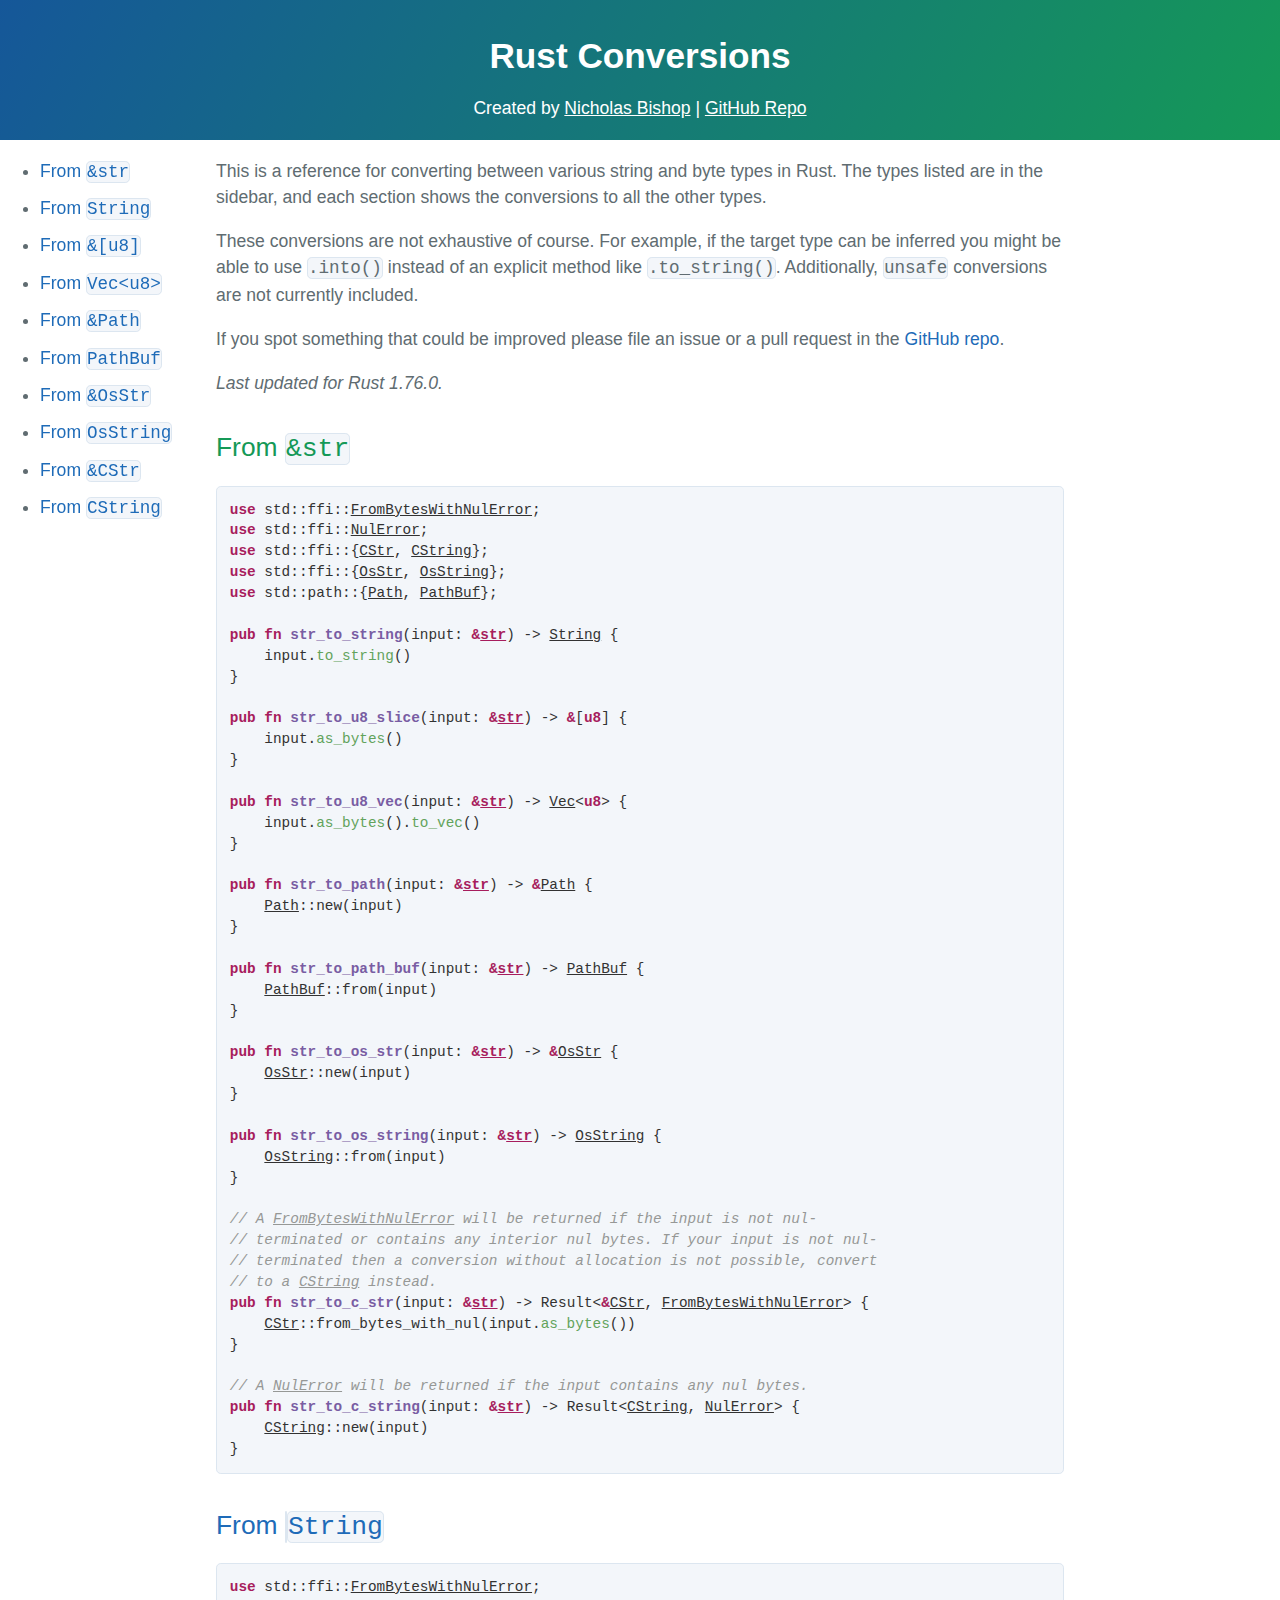
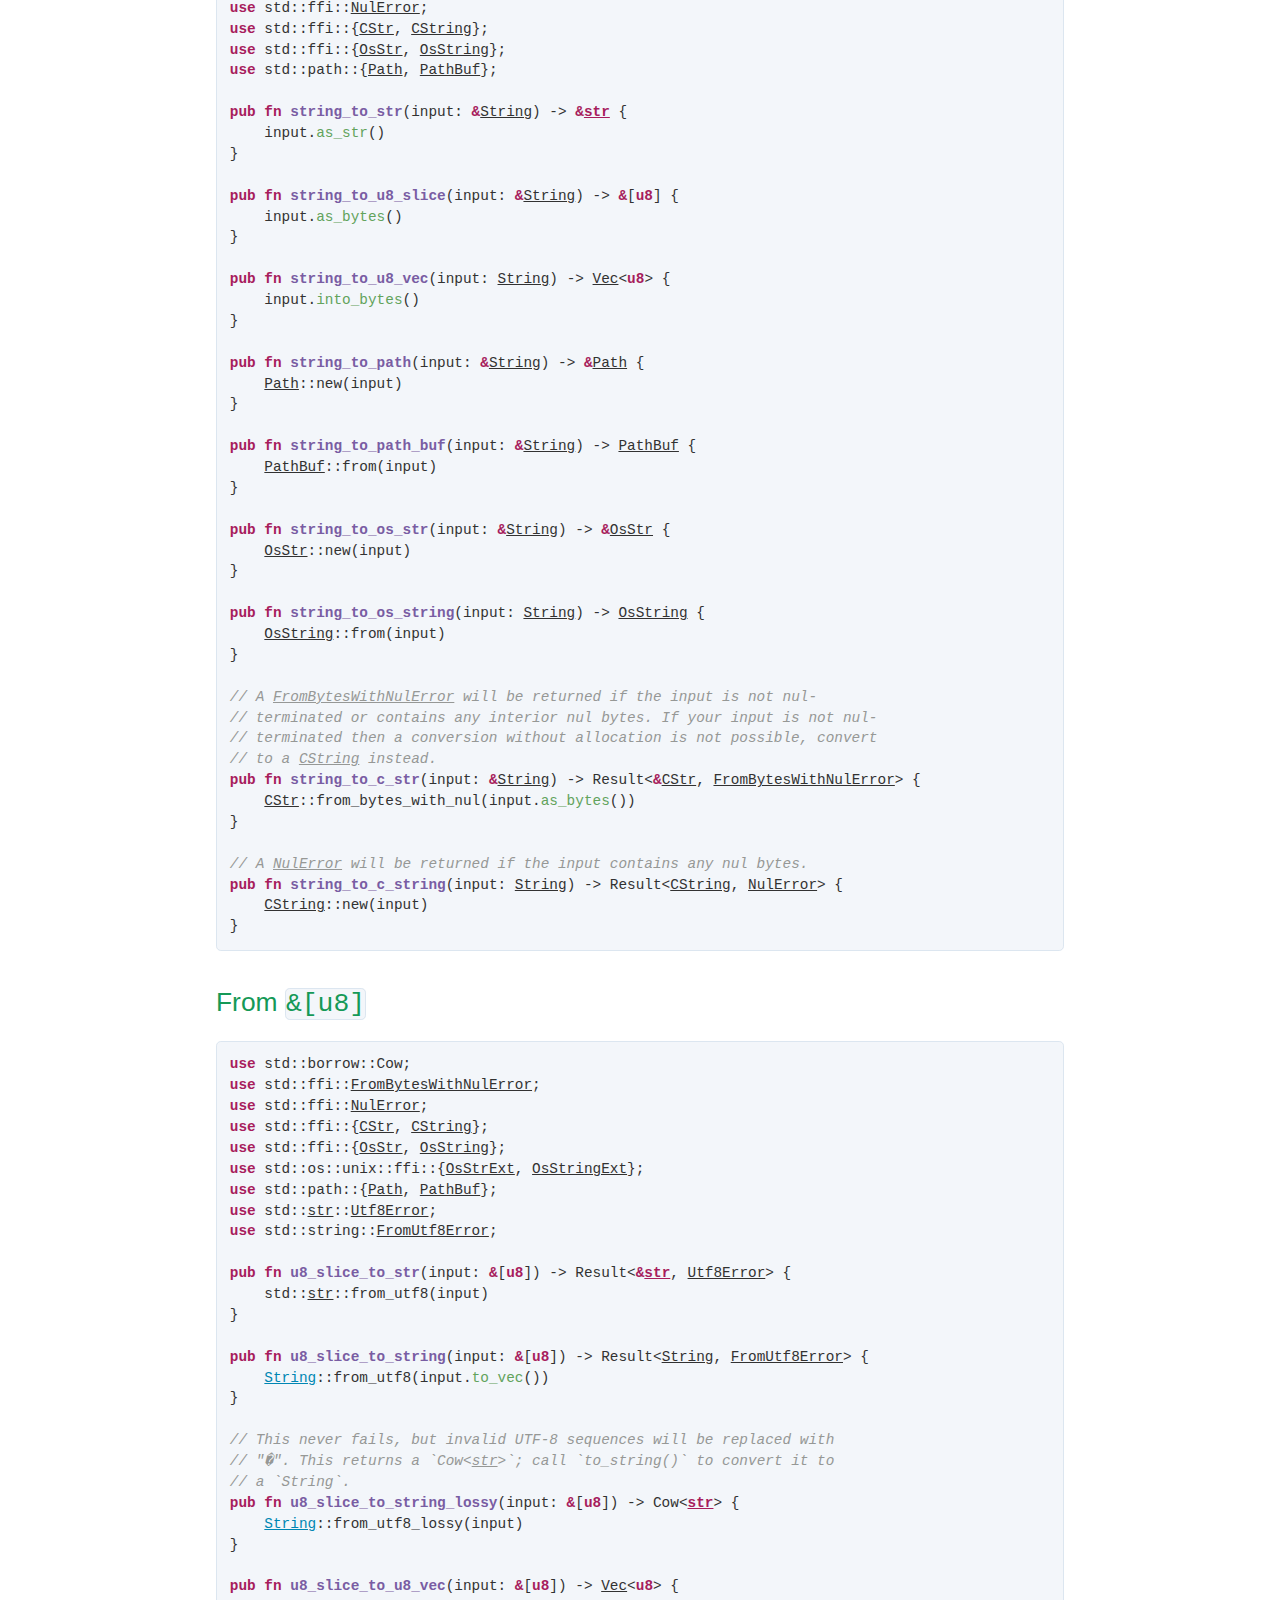
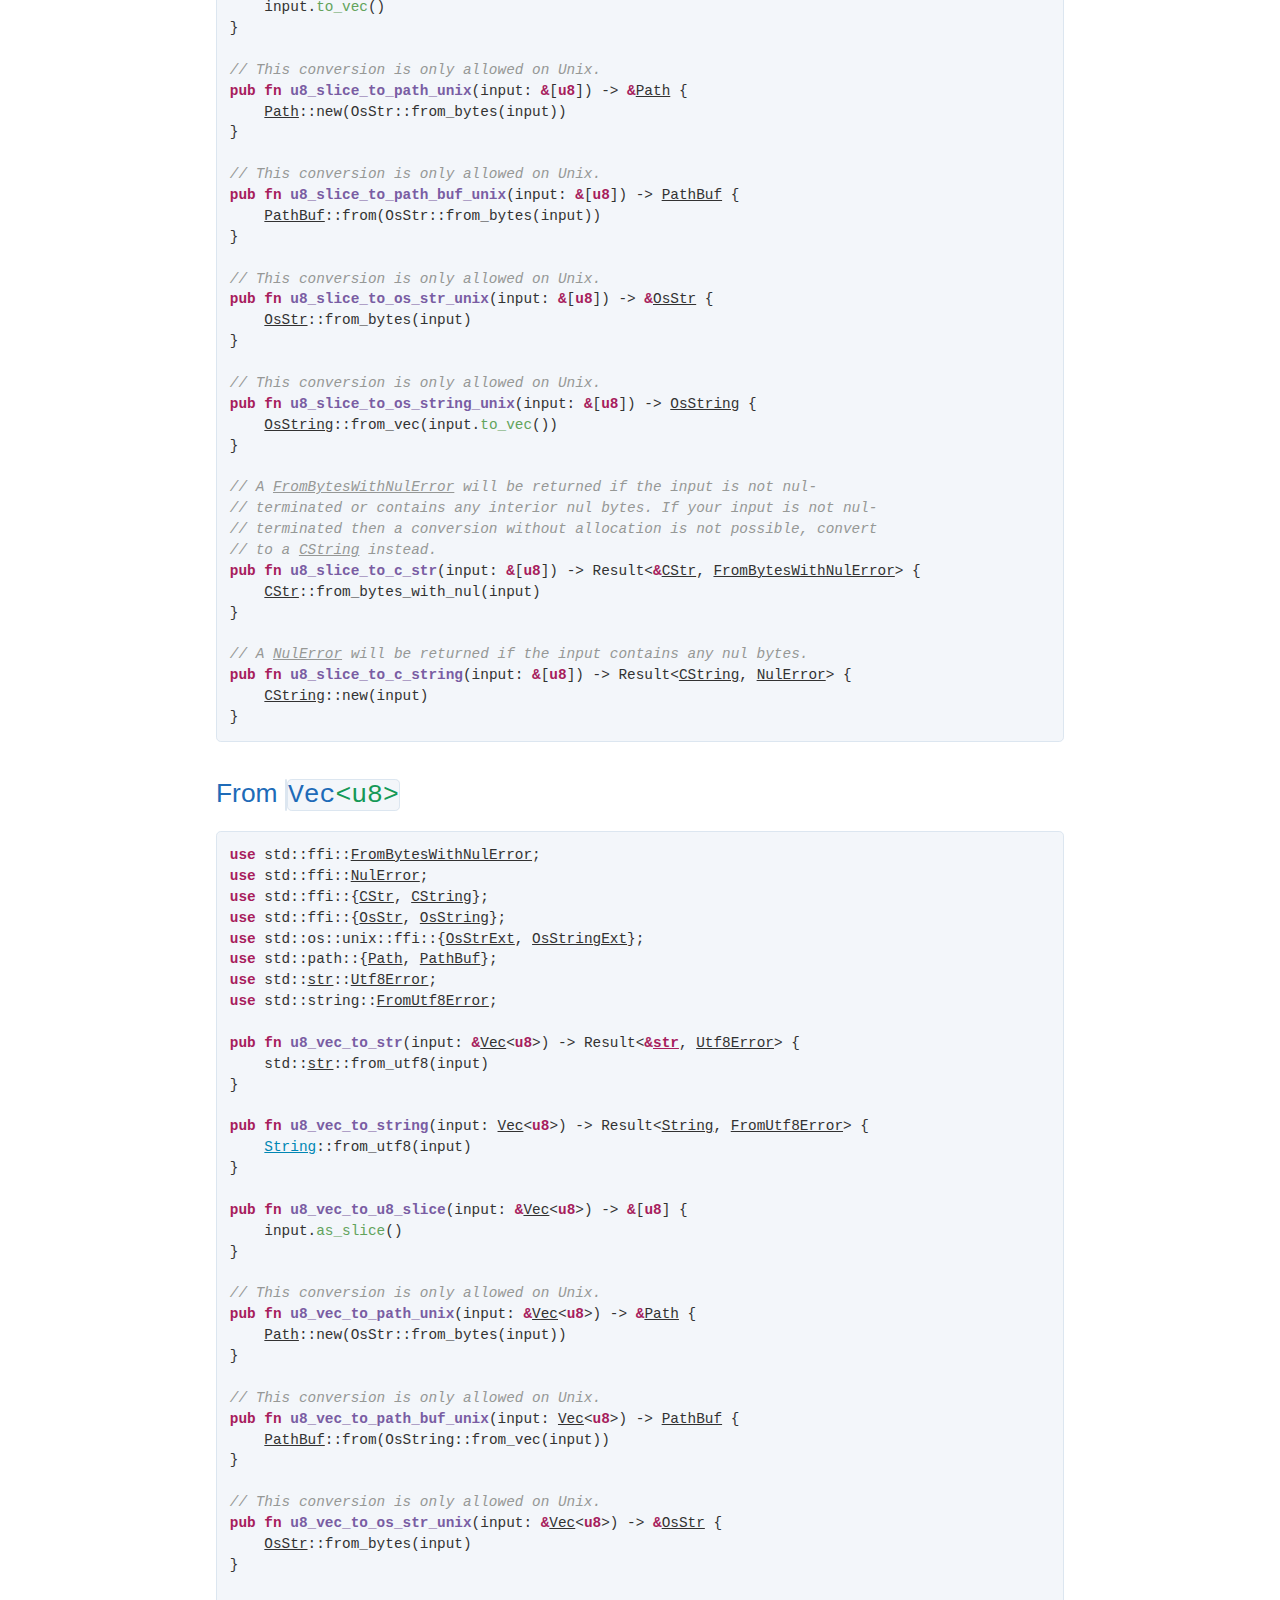
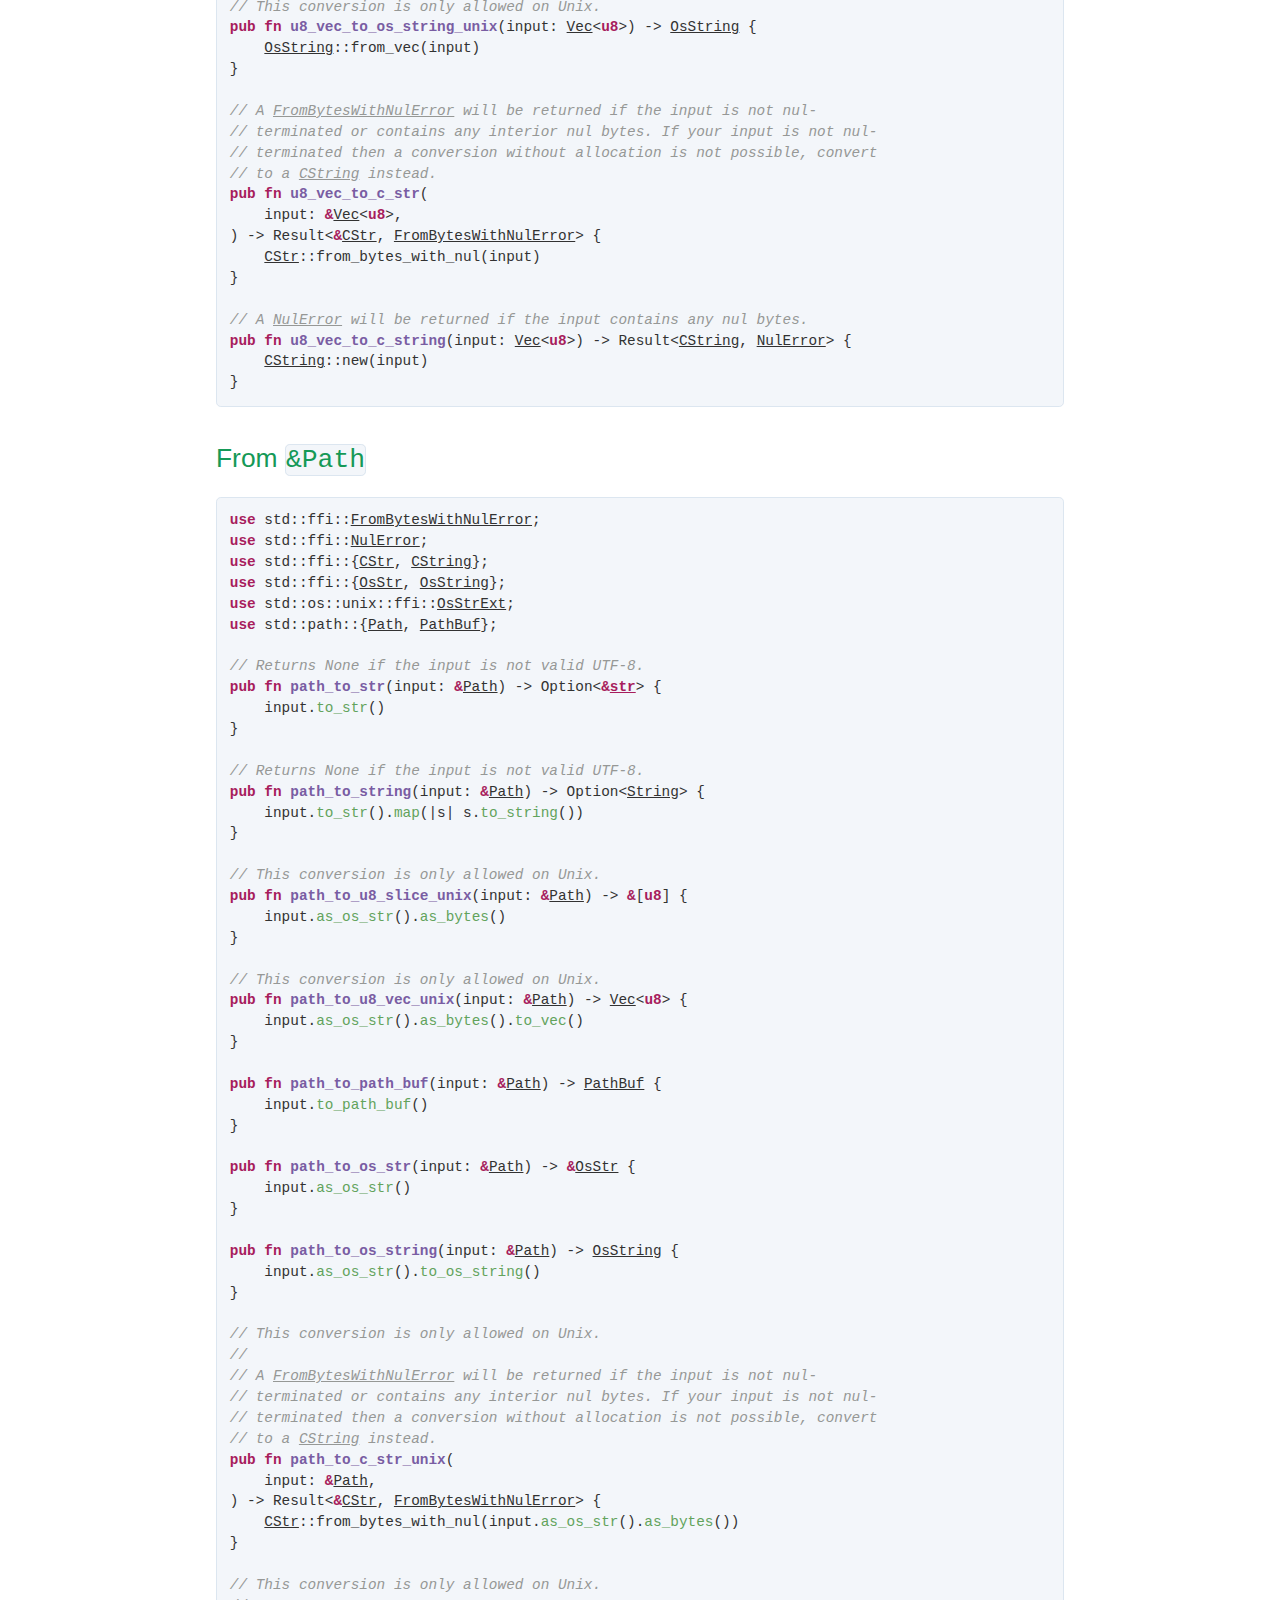
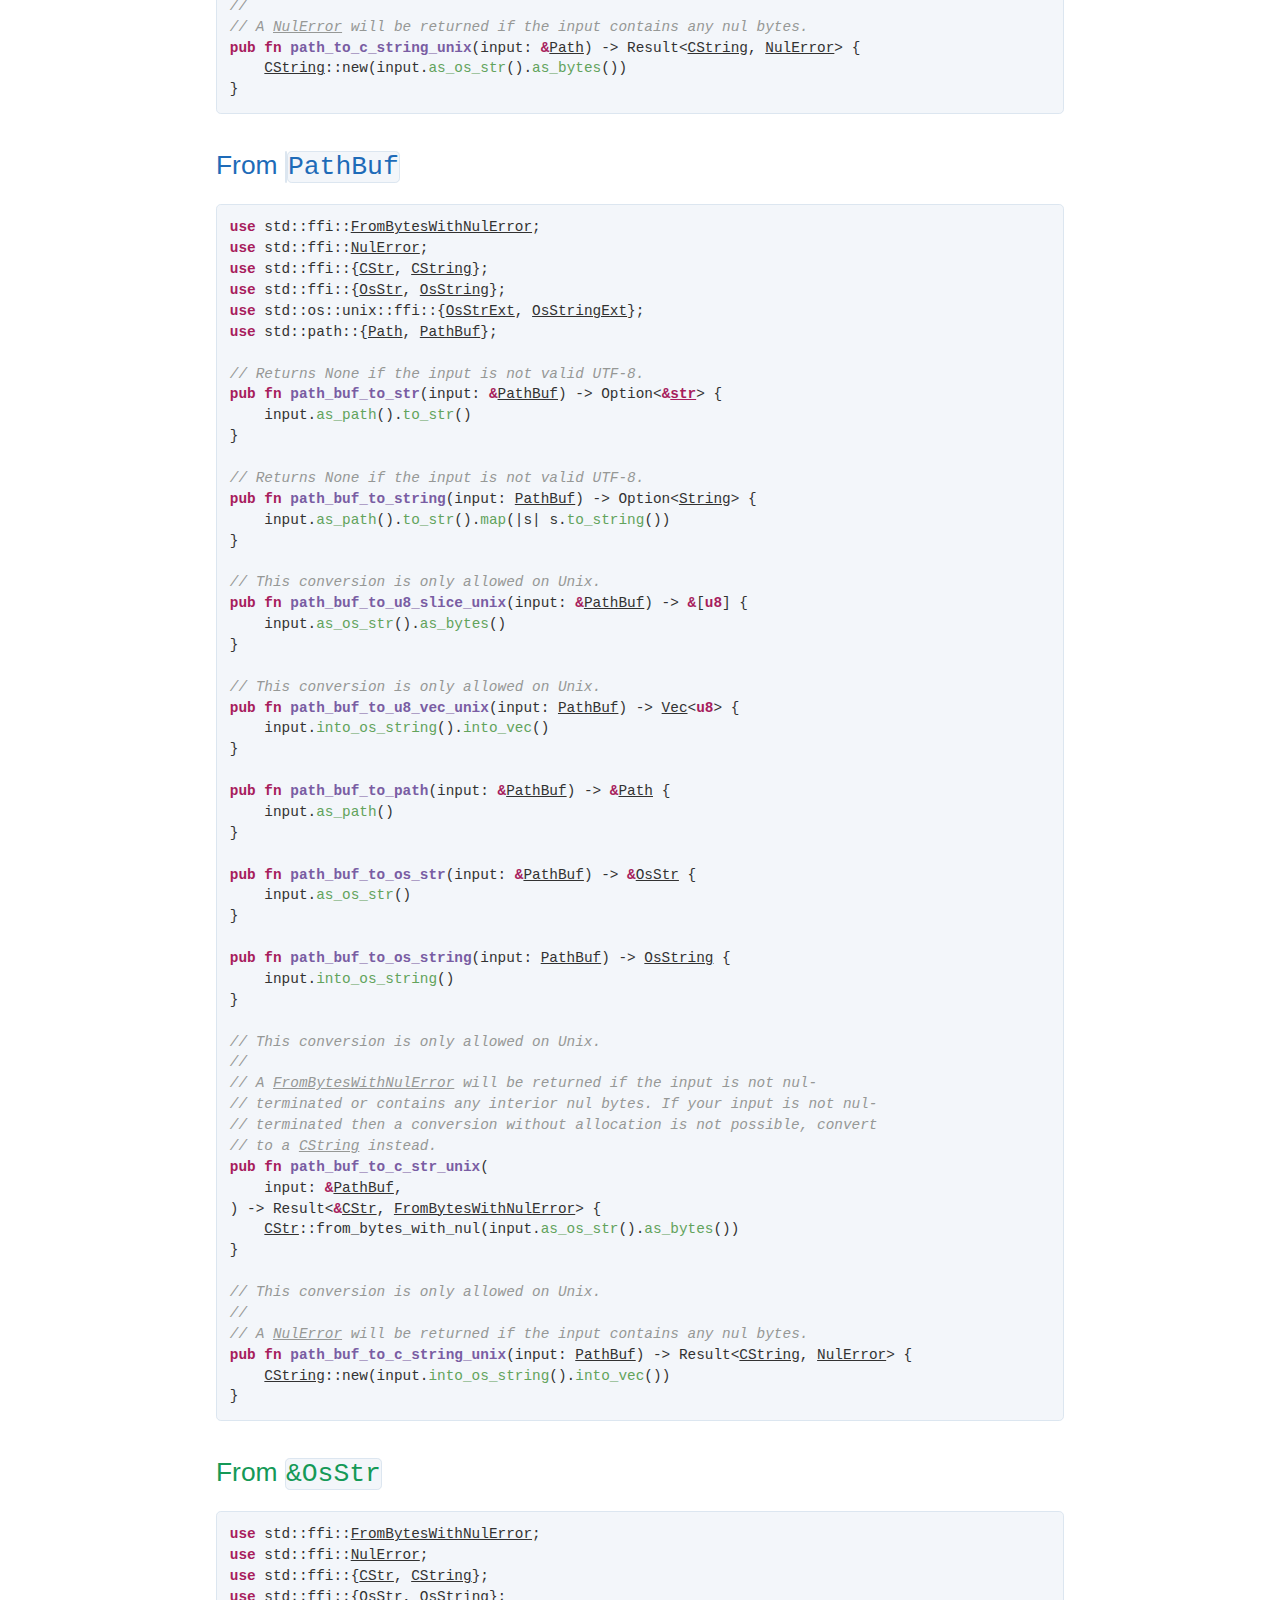
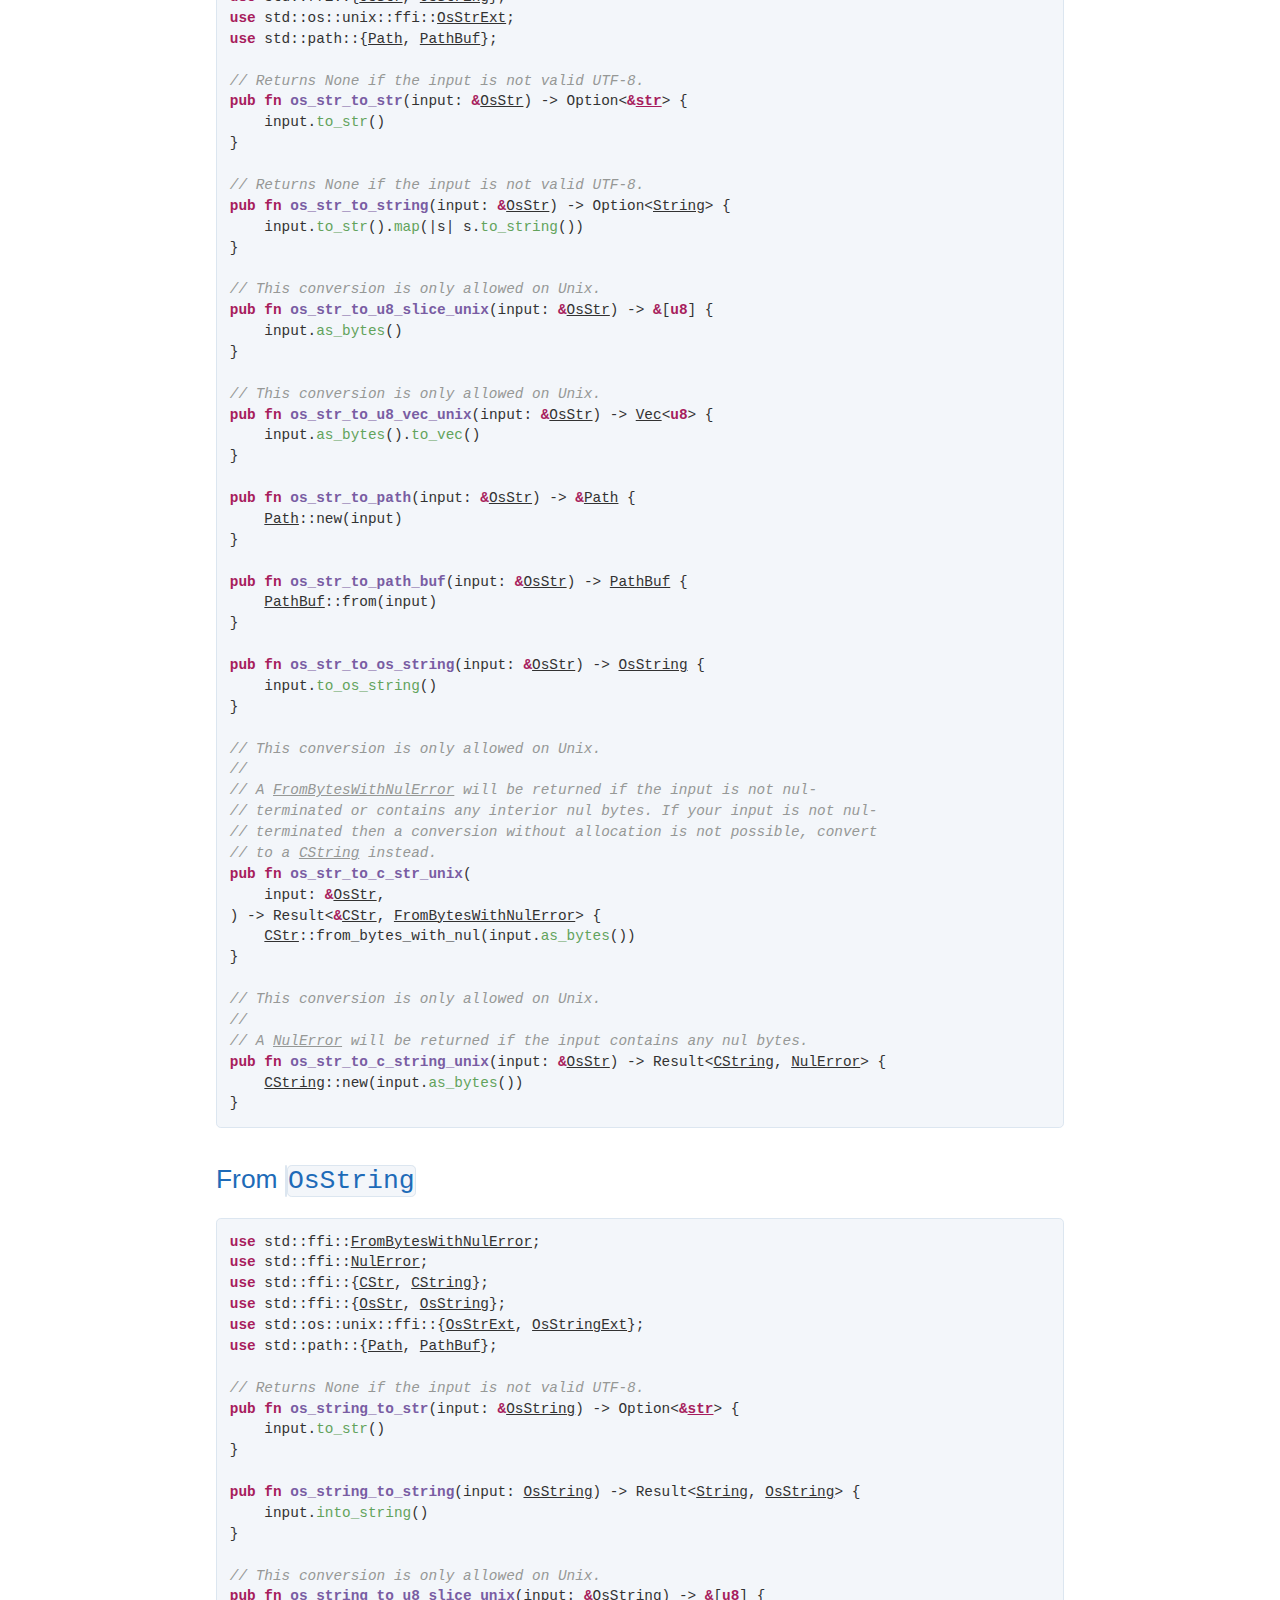
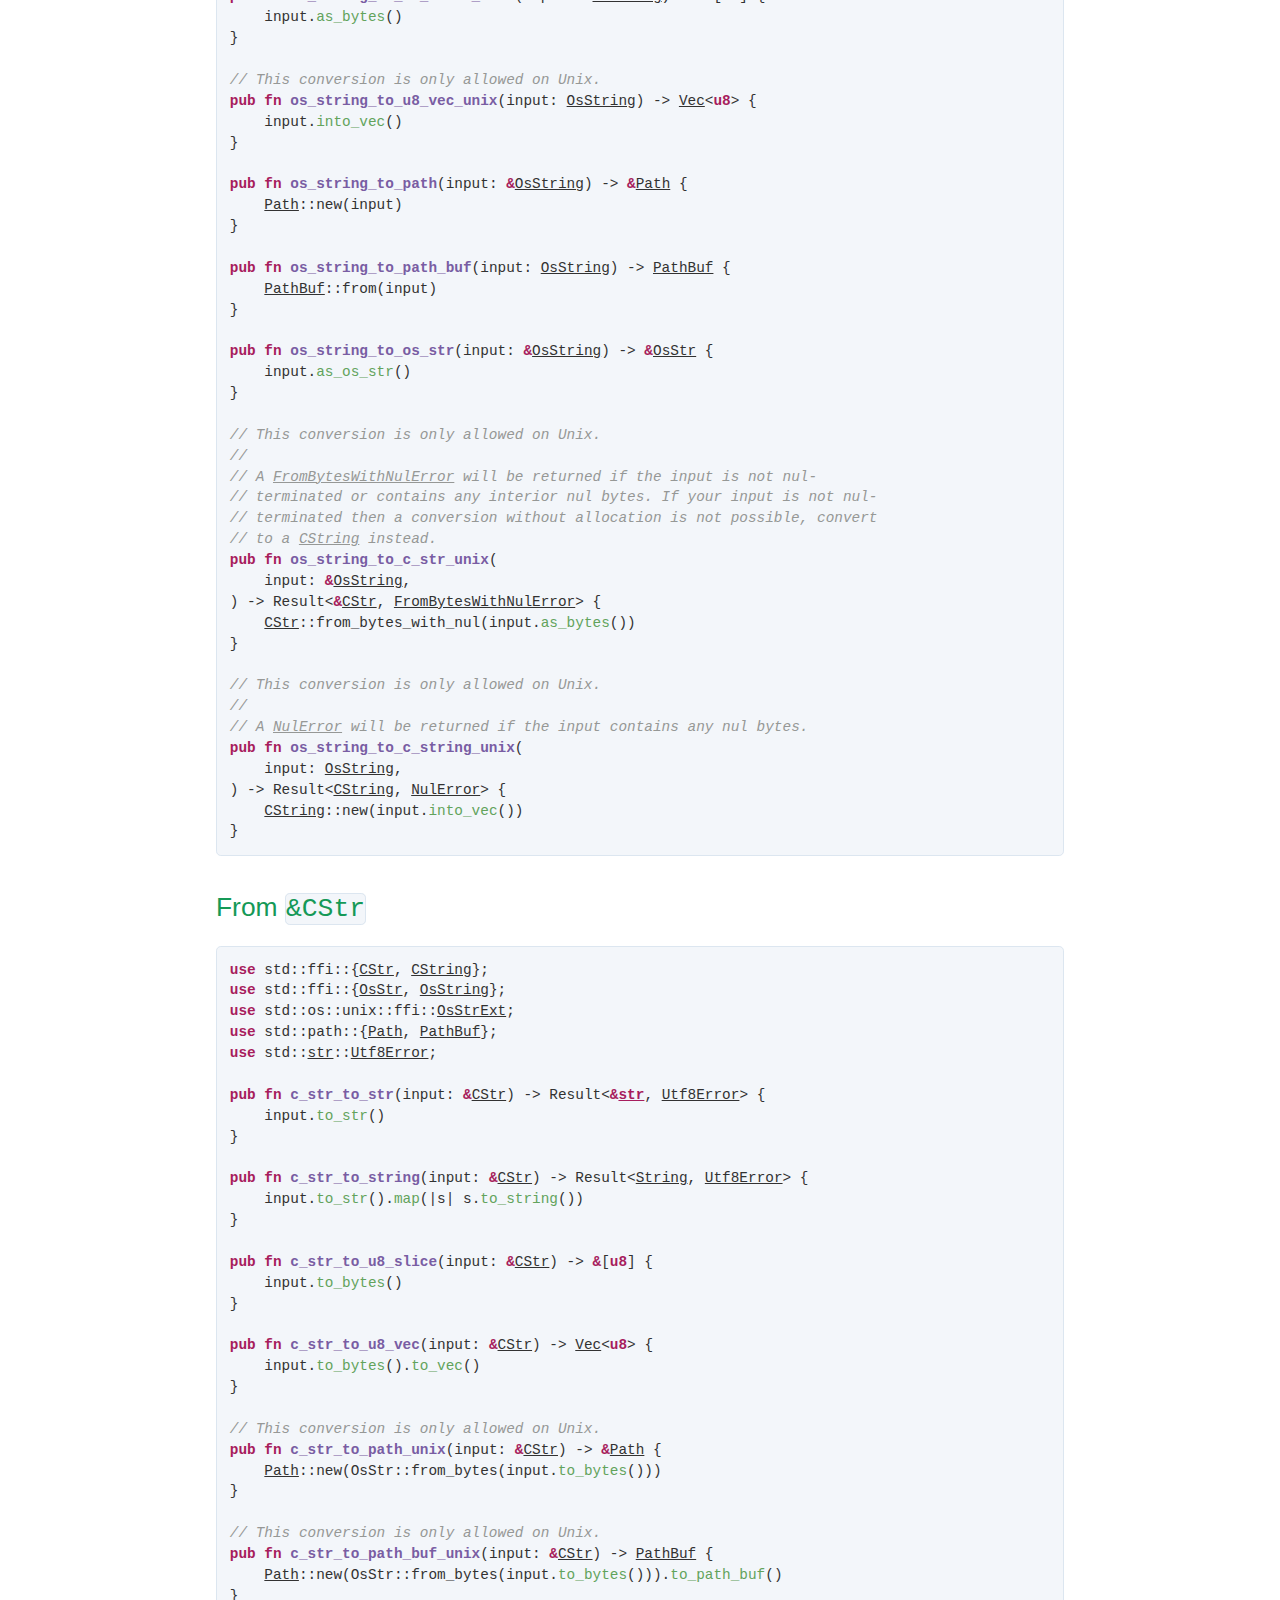
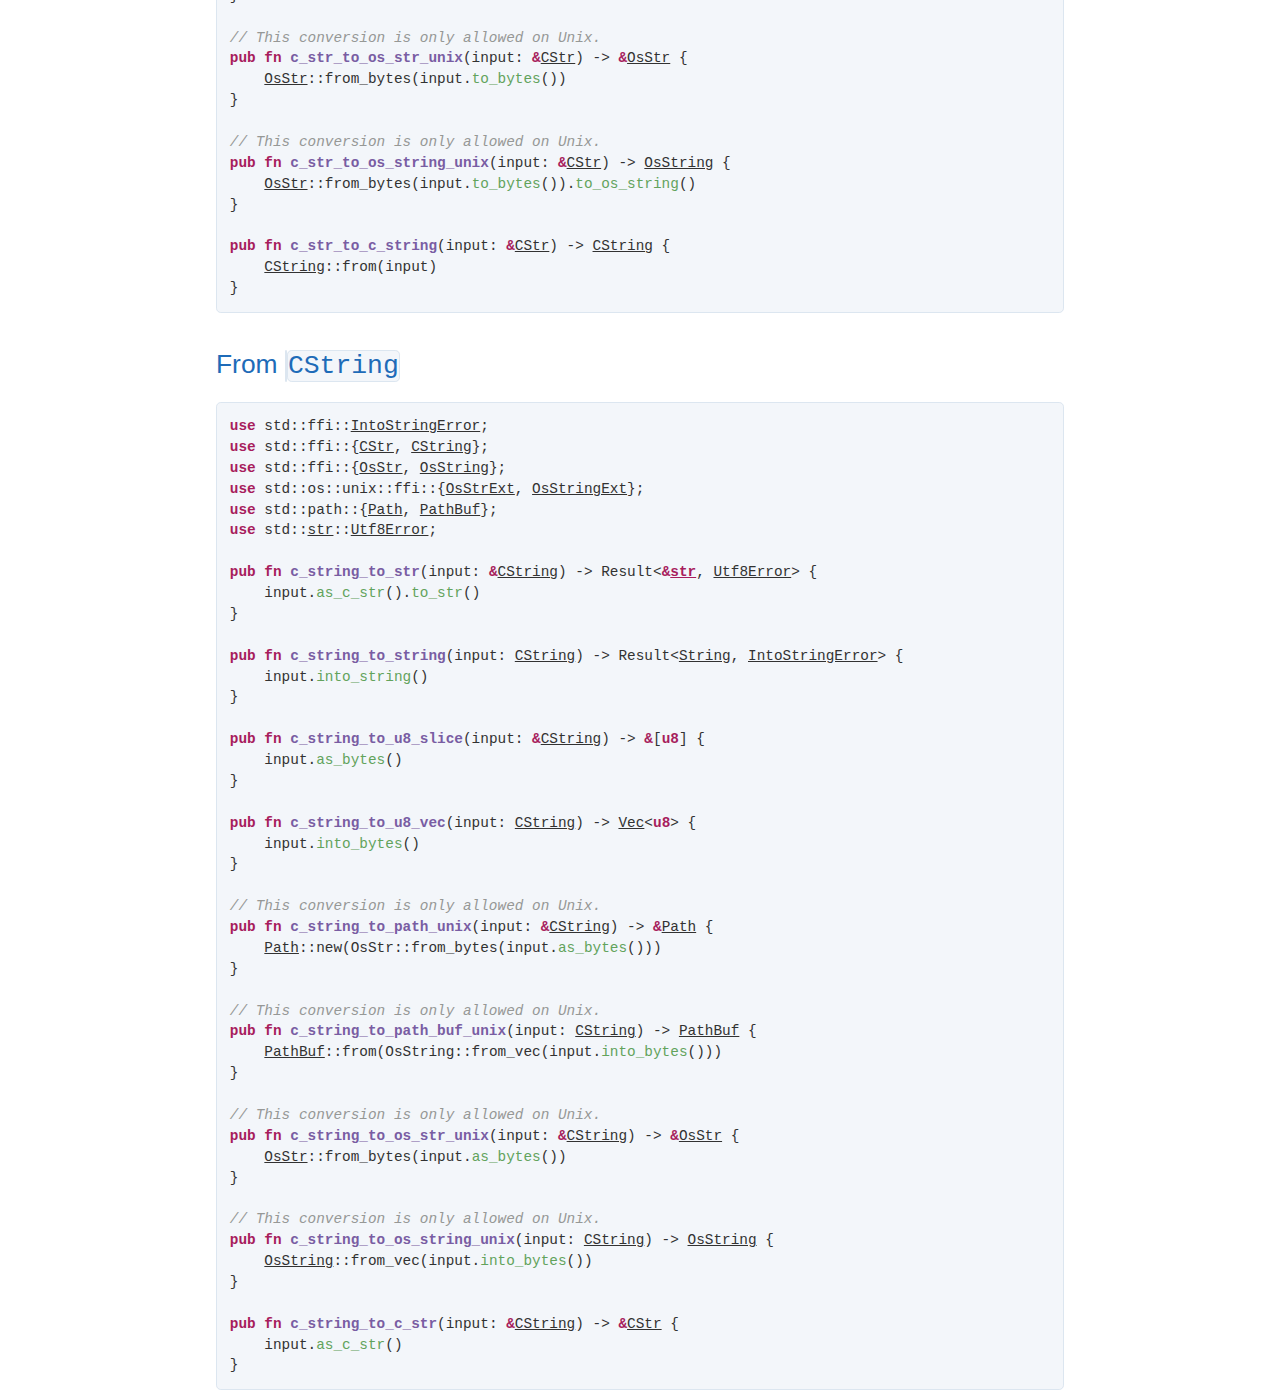
==== commit 0f58e9d5: "Update for 1.76" ====
--- a/docs/index.html
+++ b/docs/index.html
@@ -39,7 +39,7 @@
       the <a href="https://github.com/nicholasbishop/rust-conversions">GitHub
       repo</a>.</p>
 
-      <em>Last updated for Rust 1.66.0.</em>
+      <em>Last updated for Rust 1.76.0.</em>
 
       <a name=str><h2>From <code>&str</code></h2></a><pre style="background-color:#f3f6fa;">
 <span style="font-weight:bold;color:#a71d5d;">use </span><span style="color:#323232;">std::ffi::<a href=https://doc.rust-lang.org/std/ffi/struct.FromBytesWithNulError.html>FromBytesWithNulError</a>;
--- a/docs/style.css
+++ b/docs/style.css
@@ -50,8 +50,17 @@
 }
 
 #header a:hover {
-    color: #ccccff;
+    text-decoration: none;
+}
+
+pre a {
+    color: inherit;
     text-decoration: underline;
+}
+
+pre a:hover {
+    color: inherit;
+    text-decoration: none;
 }
 
 #header {
